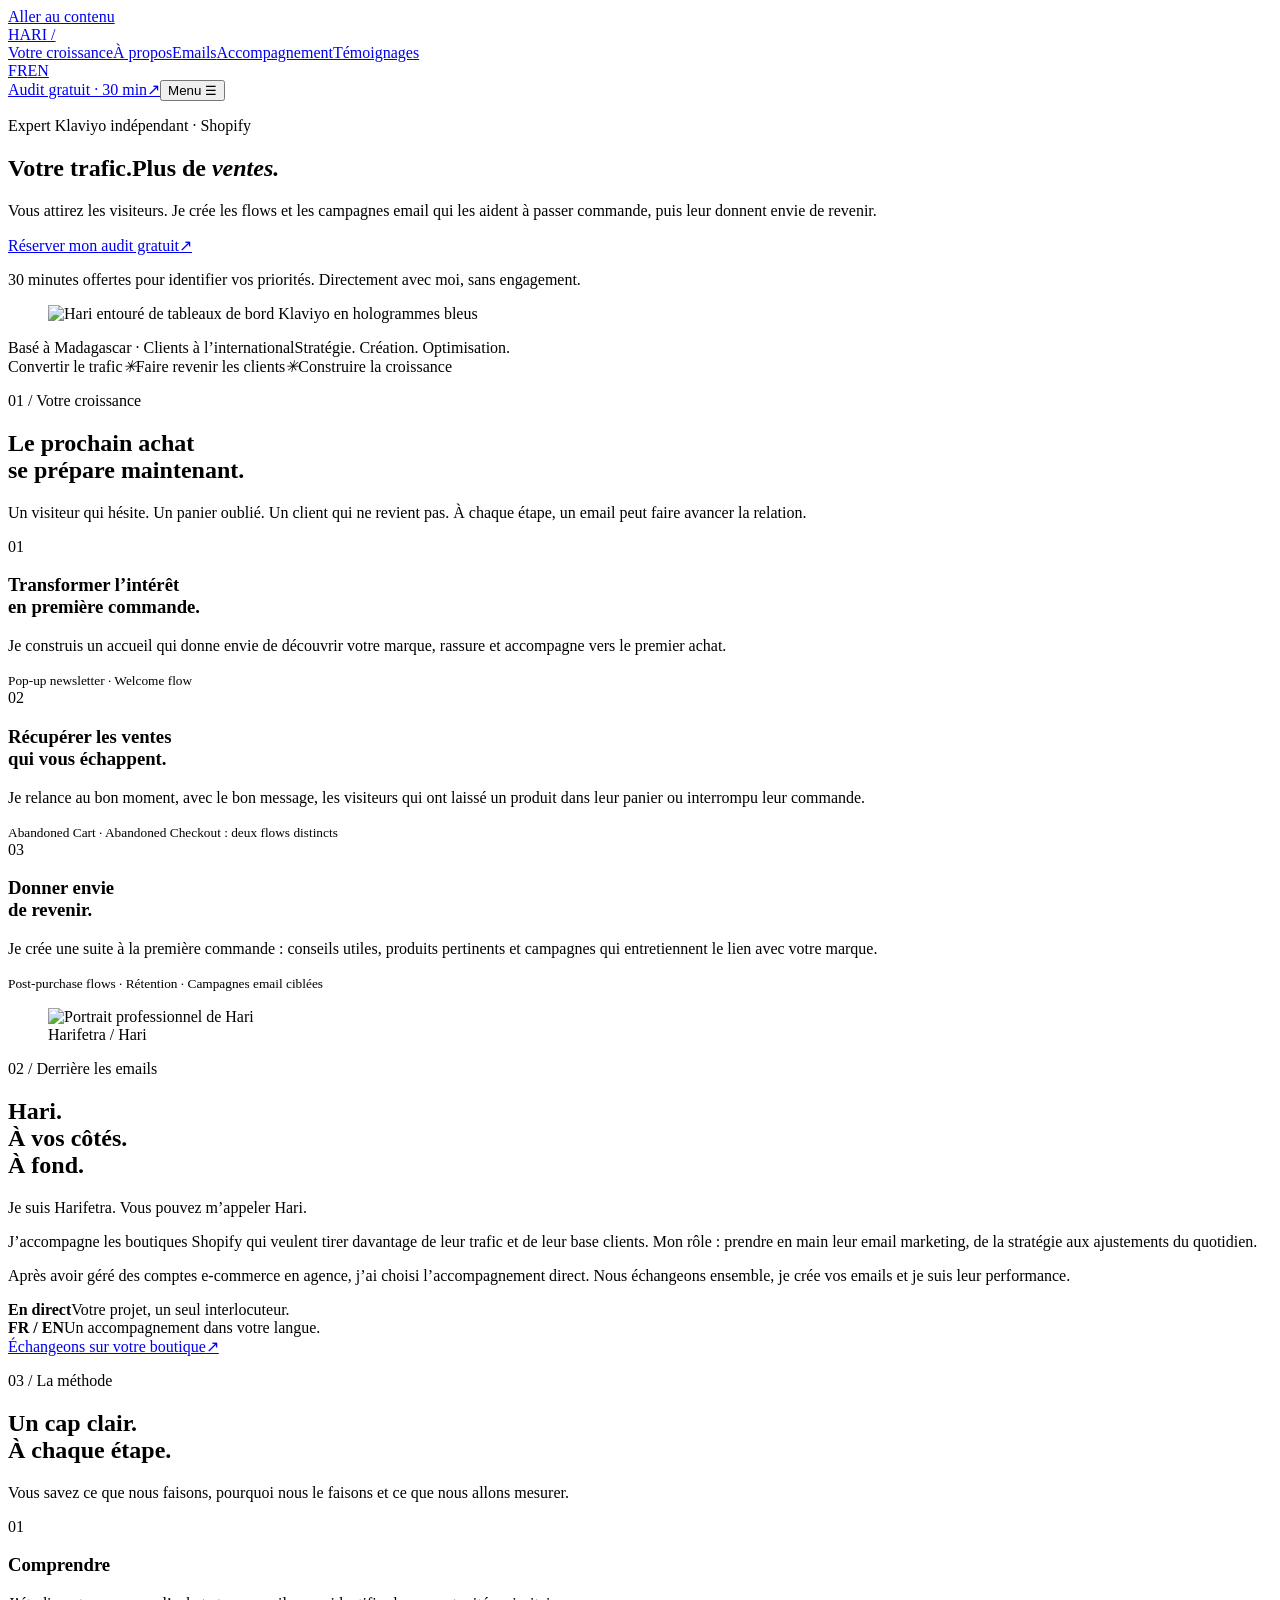
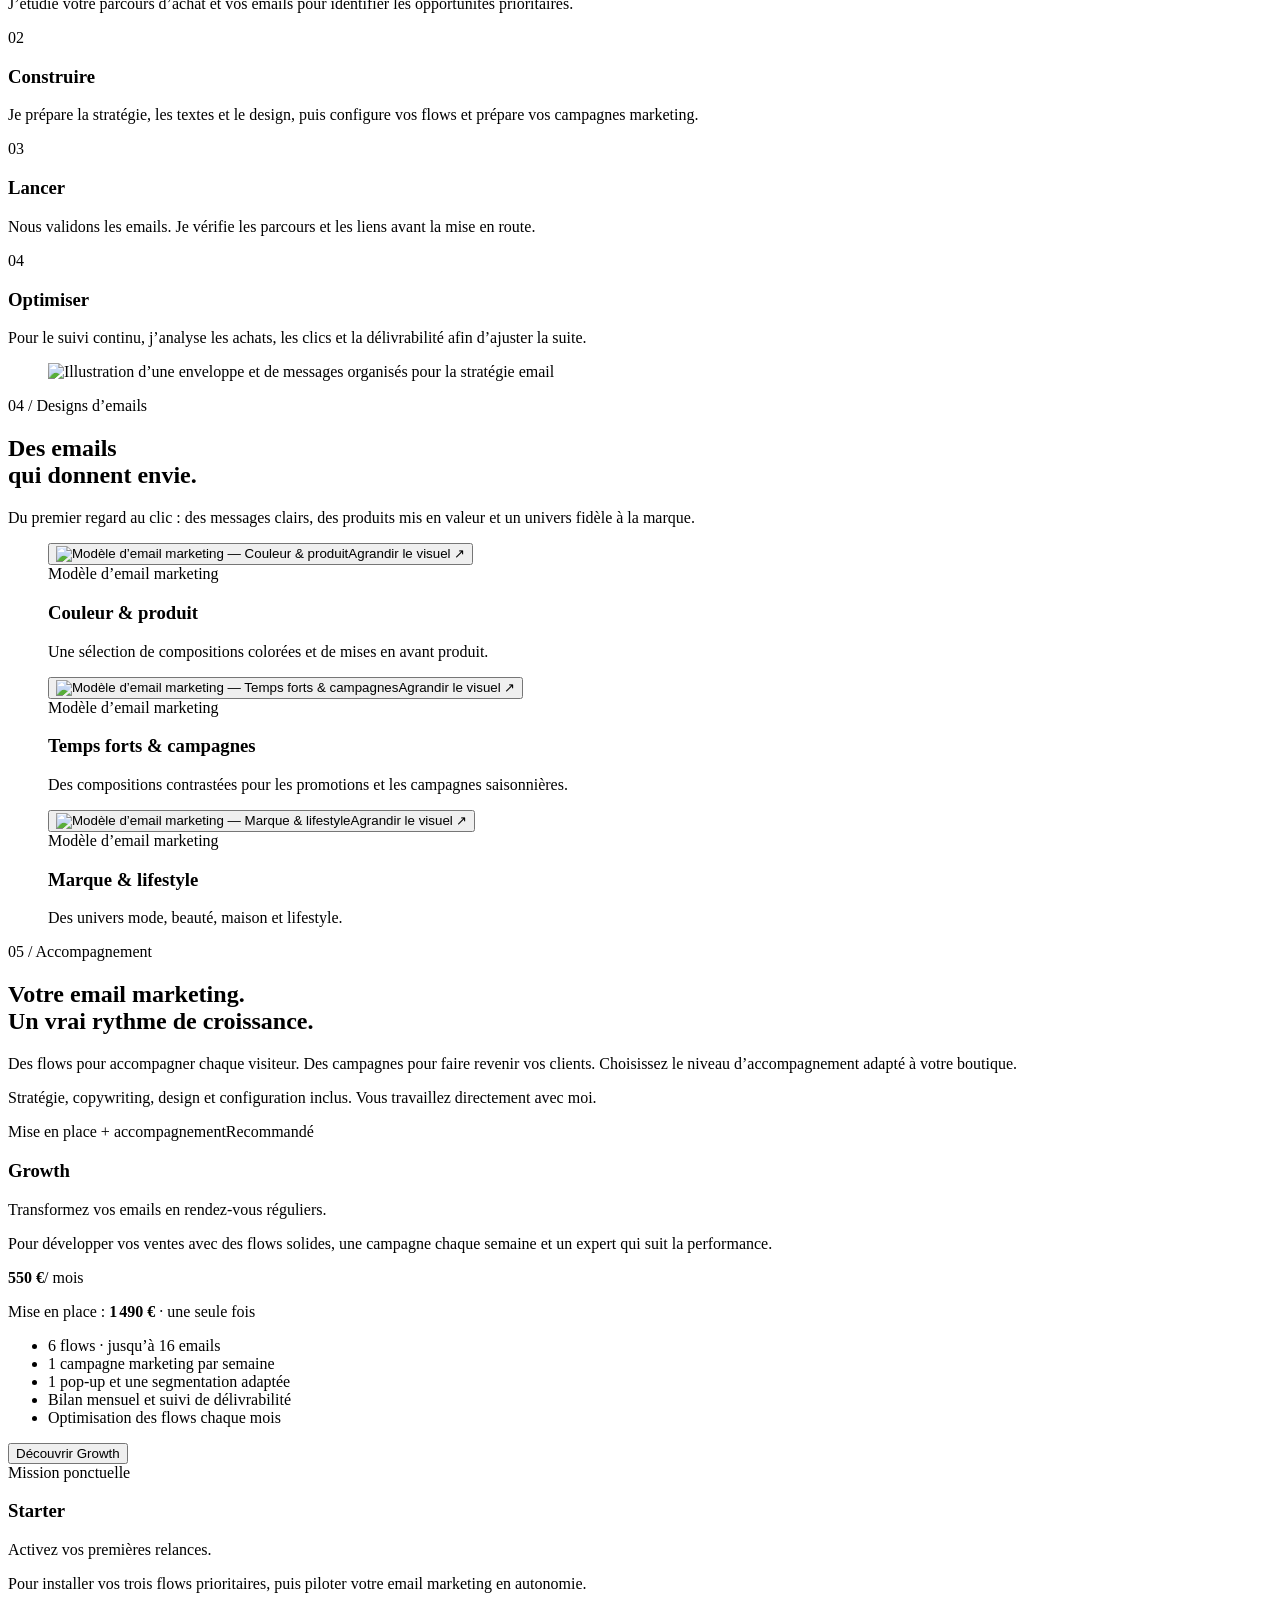
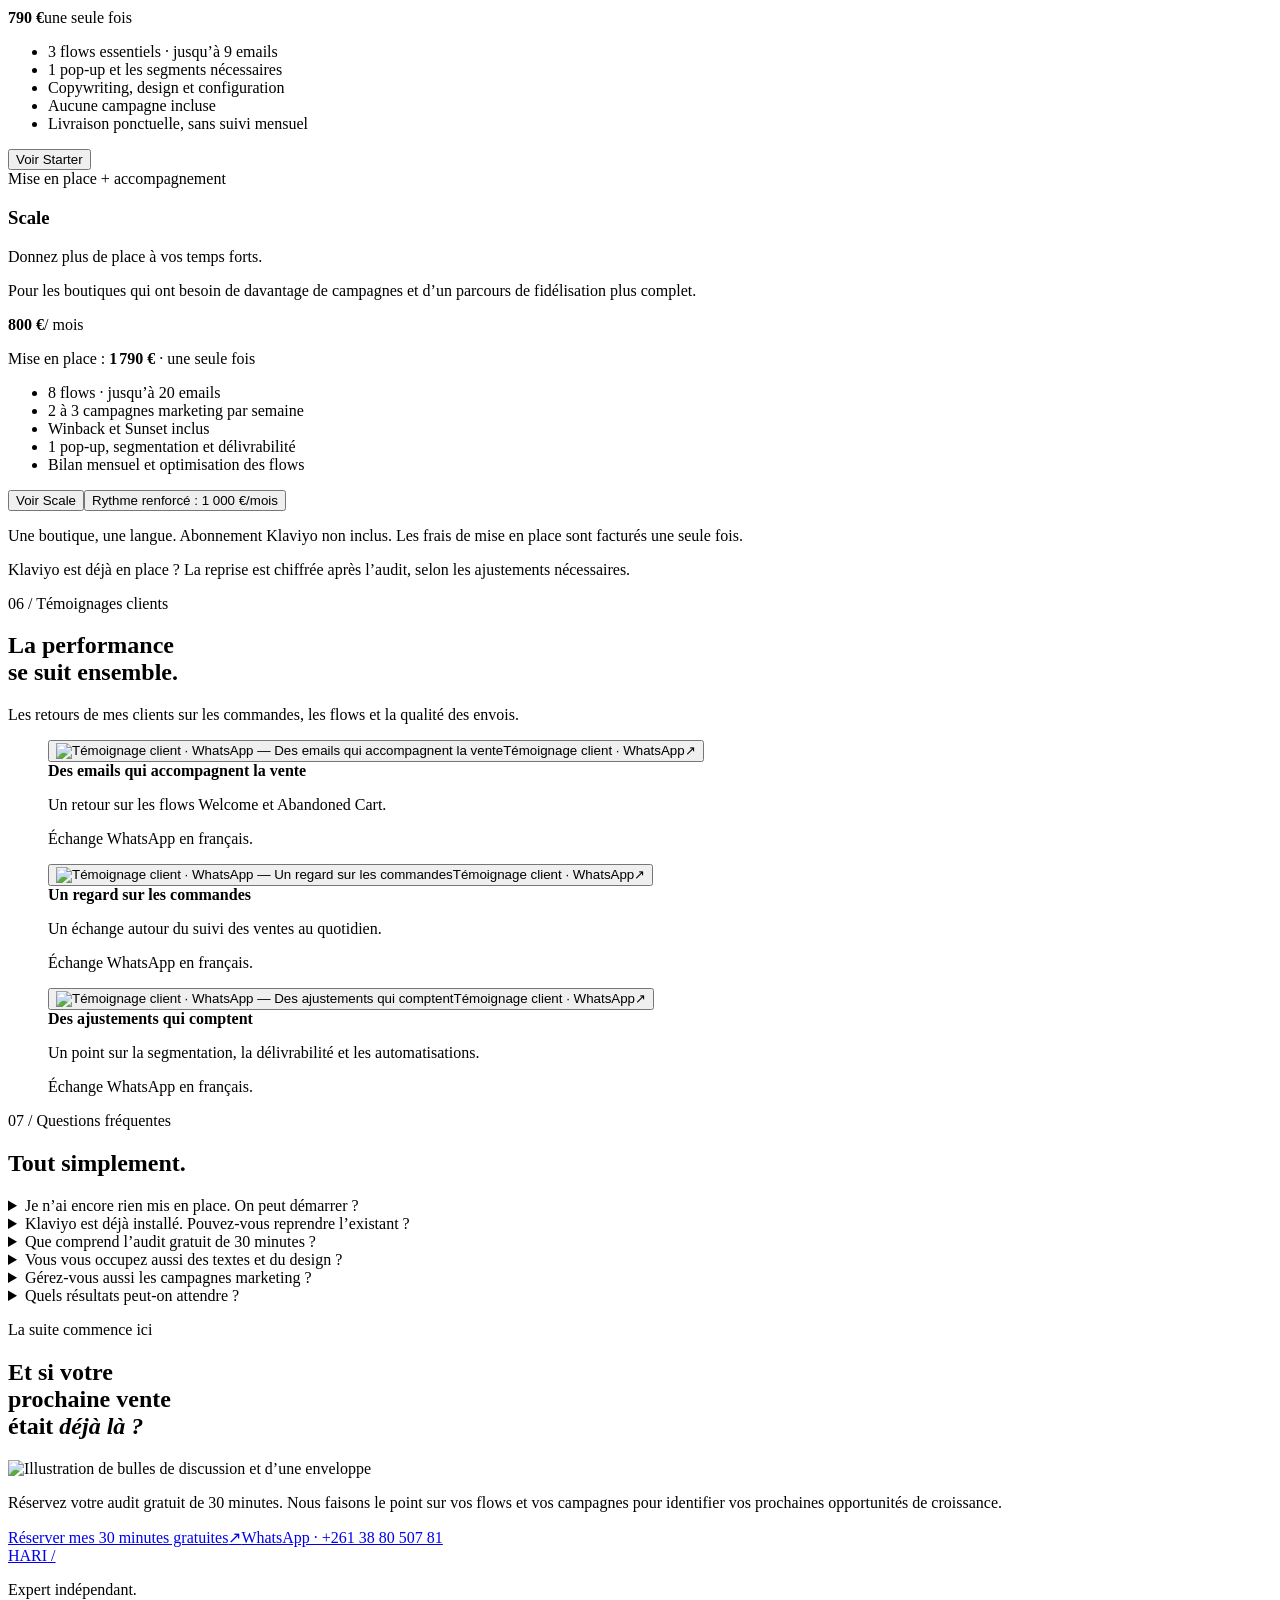
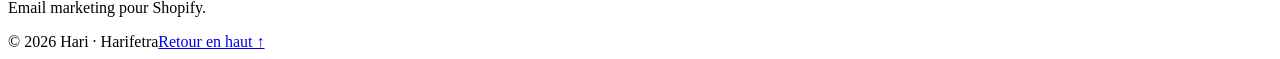
==== index.html @ 38200266 "Make Growth the recommended offer with transparent pricing and plan details" ====
<!doctype html>
<html lang="fr">
<head><meta charset="utf-8"><meta name="viewport" content="width=device-width,initial-scale=1"><meta name="theme-color" content="#141614">
<title>Hari — Plus de ventes grâce à votre email marketing</title><meta name="description" content="Votre trafic mérite de convertir. Hari, expert Klaviyo indépendant, accompagne les boutiques Shopify : emails, fidélisation et optimisation continue.">
<link rel="canonical" href="https://rasoanaivo-prog.github.io/Expert-Klaviyo/"><link rel="alternate" hreflang="fr" href="https://rasoanaivo-prog.github.io/Expert-Klaviyo/"><link rel="alternate" hreflang="en" href="https://rasoanaivo-prog.github.io/Expert-Klaviyo/en/"><link rel="alternate" hreflang="x-default" href="https://rasoanaivo-prog.github.io/Expert-Klaviyo/">
<meta property="og:title" content="Hari — Plus de ventes grâce à votre email marketing"><meta property="og:description" content="Votre trafic mérite de convertir. Hari, expert Klaviyo indépendant, accompagne les boutiques Shopify : emails, fidélisation et optimisation continue."><meta property="og:type" content="website"><meta property="og:url" content="https://rasoanaivo-prog.github.io/Expert-Klaviyo/"><meta property="og:locale" content="fr_FR">
<link rel="icon" href="/Expert-Klaviyo/assets/favicon.svg" type="image/svg+xml"><link rel="stylesheet" href="/Expert-Klaviyo/assets/style.css"><link rel="stylesheet" href="/Expert-Klaviyo/assets/media.css"><link rel="stylesheet" href="/Expert-Klaviyo/assets/refresh.css"><link rel="stylesheet" href="/Expert-Klaviyo/assets/offers.css"><link rel="preload" as="image" href="/Expert-Klaviyo/assets/hari-banner.webp"><script src="/Expert-Klaviyo/assets/app.js" defer></script><script src="/Expert-Klaviyo/assets/offers.js" defer></script></head>
<body id="top"><a class="skip" href="#main">Aller au contenu</a>
<header class="header"><div class="nav-inner wrap"><a class="brand" href="/Expert-Klaviyo/" aria-label="Accueil Hari">HARI<span> /</span></a><nav class="desktop-nav" aria-label="Navigation principale"><a href="#growth">Votre croissance</a><a href="#about">À propos</a><a href="#designs">Emails</a><a href="#offers">Accompagnement</a><a href="#examples">Témoignages</a></nav><div class="nav-tools"><nav class="languages" aria-label="Langue"><a href="/Expert-Klaviyo/" data-language="fr" lang="fr" hreflang="fr" aria-label="Français" aria-current="page">FR</a><a href="/Expert-Klaviyo/en/" data-language="en" lang="en" hreflang="en" aria-label="English">EN</a></nav><a class="button" href="https://wa.me/261388050781?text=Bonjour%20Hari%2C%20je%20souhaite%20r%C3%A9server%20mon%20audit%20Klaviyo%20gratuit%20de%2030%20minutes.%20Voici%20le%20lien%20de%20ma%20boutique%20%3A%20" target="_blank" rel="noopener noreferrer">Audit gratuit · 30 min<span class="arrow" aria-hidden="true">↗</span></a><button class="menu-toggle" aria-label="Ouvrir ou fermer le menu" aria-expanded="false" aria-controls="mobile-nav">Menu <span aria-hidden="true">☰</span></button></div></div><nav class="mobile-nav" id="mobile-nav" hidden aria-label="Navigation mobile"><a href="#growth">Votre croissance</a><a href="#about">À propos</a><a href="#designs">Emails</a><a href="#offers">Accompagnement</a><a href="#examples">Témoignages</a><a href="#contact">Audit gratuit · 30 min</a></nav></header>
<main id="main">
<section class="hero"><div class="hero-lead wrap"><div><p class="eyebrow lime">Expert Klaviyo indépendant · Shopify</p><h1><span>Votre trafic.</span><span>Plus de <em>ventes.</em></span></h1></div><div class="hero-summary"><p class="hero-description">Vous attirez les visiteurs. Je crée les flows et les campagnes email qui les aident à passer commande, puis leur donnent envie de revenir.</p><div class="hero-actions"><a class="button" href="https://wa.me/261388050781?text=Bonjour%20Hari%2C%20je%20souhaite%20r%C3%A9server%20mon%20audit%20Klaviyo%20gratuit%20de%2030%20minutes.%20Voici%20le%20lien%20de%20ma%20boutique%20%3A%20" target="_blank" rel="noopener noreferrer">Réserver mon audit gratuit<span class="arrow" aria-hidden="true">↗</span></a></div><p class="hero-note">30 minutes offertes pour identifier vos priorités. Directement avec moi, sans engagement.</p></div></div><figure class="hero-banner"><img src="/Expert-Klaviyo/assets/hari-banner.webp" width="1672" height="941" alt="Hari entouré de tableaux de bord Klaviyo en hologrammes bleus" fetchpriority="high"></figure><div class="hero-bottom wrap"><span>Basé à Madagascar · Clients à l’international</span><span>Stratégie. Création. Optimisation.</span></div></section>
<div class="band"><span>Convertir le trafic</span><i aria-hidden="true">✳</i><span>Faire revenir les clients</span><i aria-hidden="true">✳</i><span>Construire la croissance</span></div>
<section class="impact section wrap" id="growth"><div class="section-head reveal"><div><p class="eyebrow lime">01 / Votre croissance</p><h2>Le prochain achat<br>se prépare <span class="lime">maintenant.</span></h2></div><p>Un visiteur qui hésite. Un panier oublié. Un client qui ne revient pas. À chaque étape, un email peut faire avancer la relation.</p></div><div class="service-list"><article class="service reveal"><span class="service-number">01</span><h3>Transformer l’intérêt<br><span class="soft">en première commande.</span></h3><div class="service-detail"><p>Je construis un accueil qui donne envie de découvrir votre marque, rassure et accompagne vers le premier achat.</p><small>Pop-up newsletter · Welcome flow</small></div></article><article class="service reveal"><span class="service-number">02</span><h3>Récupérer les ventes<br><span class="soft">qui vous échappent.</span></h3><div class="service-detail"><p>Je relance au bon moment, avec le bon message, les visiteurs qui ont laissé un produit dans leur panier ou interrompu leur commande.</p><small>Abandoned Cart · Abandoned Checkout : deux flows distincts</small></div></article><article class="service reveal"><span class="service-number">03</span><h3>Donner envie<br><span class="soft">de revenir.</span></h3><div class="service-detail"><p>Je crée une suite à la première commande : conseils utiles, produits pertinents et campagnes qui entretiennent le lien avec votre marque.</p><small>Post-purchase flows · Rétention · Campagnes email ciblées</small></div></article></div></section>
<section class="about section" id="about"><div class="about-grid wrap"><figure class="about-photo reveal"><img src="/Expert-Klaviyo/assets/hari-about.webp" width="1368" height="1824" alt="Portrait professionnel de Hari" loading="lazy"><figcaption class="photo-tag">Harifetra / Hari</figcaption></figure><div class="about-copy reveal"><p class="eyebrow">02 / Derrière les emails</p><h2>Hari.<br>À vos côtés.<br><span>À fond.</span></h2><p class="lead">Je suis Harifetra. Vous pouvez m’appeler Hari.</p><p>J’accompagne les boutiques Shopify qui veulent tirer davantage de leur trafic et de leur base clients. Mon rôle : prendre en main leur email marketing, de la stratégie aux ajustements du quotidien.</p><p>Après avoir géré des comptes e-commerce en agence, j’ai choisi l’accompagnement direct. Nous échangeons ensemble, je crée vos emails et je suis leur performance.</p><div class="facts"><div><strong>En direct</strong><span>Votre projet, un seul interlocuteur.</span></div><div><strong>FR / EN</strong><span>Un accompagnement dans votre langue.</span></div></div><a class="text-link" href="https://wa.me/261388050781?text=Bonjour%20Hari%2C%20je%20souhaite%20r%C3%A9server%20mon%20audit%20Klaviyo%20gratuit%20de%2030%20minutes.%20Voici%20le%20lien%20de%20ma%20boutique%20%3A%20" target="_blank" rel="noopener noreferrer">Échangeons sur votre boutique<span class="arrow" aria-hidden="true">↗</span></a></div></div></section>
<section class="method section" id="approach"><div class="wrap"><div class="section-head reveal"><div><p class="eyebrow lime">03 / La méthode</p><h2>Un cap clair.<br>À chaque étape.</h2></div><p>Vous savez ce que nous faisons, pourquoi nous le faisons et ce que nous allons mesurer.</p></div><div class="method-layout"><div class="method-grid"><article class="step reveal"><span class="step-index">01</span><h3>Comprendre</h3><p>J’étudie votre parcours d’achat et vos emails pour identifier les opportunités prioritaires.</p></article><article class="step reveal"><span class="step-index">02</span><h3>Construire</h3><p>Je prépare la stratégie, les textes et le design, puis configure vos flows et prépare vos campagnes marketing.</p></article><article class="step reveal"><span class="step-index">03</span><h3>Lancer</h3><p>Nous validons les emails. Je vérifie les parcours et les liens avant la mise en route.</p></article><article class="step reveal"><span class="step-index">04</span><h3>Optimiser</h3><p>Pour le suivi continu, j’analyse les achats, les clics et la délivrabilité afin d’ajuster la suite.</p></article></div><figure class="method-illustration reveal"><img src="/Expert-Klaviyo/assets/email-method-illustration.webp" width="1200" height="900" alt="Illustration d’une enveloppe et de messages organisés pour la stratégie email" loading="lazy"></figure></div></div></section>
<section class="designs section wrap" id="designs"><div class="section-head reveal"><div><p class="eyebrow lime">04 / Designs d’emails</p><h2>Des emails<br>qui <span class="lime">donnent envie.</span></h2></div><p>Du premier regard au clic : des messages clairs, des produits mis en valeur et un univers fidèle à la marque.</p></div><div class="design-grid"><figure class="design-card reveal"><button class="media-image" data-proof="/Expert-Klaviyo/assets/design-cpg.jpeg" data-transcript="#media-design-0" data-modal-label="Modèle d’email marketing" data-view="design" aria-label="Agrandir le visuel — Couleur &amp; produit"><img src="/Expert-Klaviyo/assets/design-cpg.jpeg" alt="Modèle d’email marketing — Couleur &amp; produit" width="736" height="1472" loading="lazy"><span class="media-zoom">Agrandir le visuel <span aria-hidden="true">↗</span></span></button><figcaption><span>Modèle d’email marketing</span><h3>Couleur &amp; produit</h3><p>Une sélection de compositions colorées et de mises en avant produit.</p></figcaption></figure><figure class="design-card reveal"><button class="media-image" data-proof="/Expert-Klaviyo/assets/design-campaigns.jpeg" data-transcript="#media-design-1" data-modal-label="Modèle d’email marketing" data-view="design" aria-label="Agrandir le visuel — Temps forts &amp; campagnes"><img src="/Expert-Klaviyo/assets/design-campaigns.jpeg" alt="Modèle d’email marketing — Temps forts &amp; campagnes" width="736" height="1173" loading="lazy"><span class="media-zoom">Agrandir le visuel <span aria-hidden="true">↗</span></span></button><figcaption><span>Modèle d’email marketing</span><h3>Temps forts &amp; campagnes</h3><p>Des compositions contrastées pour les promotions et les campagnes saisonnières.</p></figcaption></figure><figure class="design-card reveal"><button class="media-image" data-proof="/Expert-Klaviyo/assets/design-lifestyle.jpeg" data-transcript="#media-design-2" data-modal-label="Modèle d’email marketing" data-view="design" aria-label="Agrandir le visuel — Marque &amp; lifestyle"><img src="/Expert-Klaviyo/assets/design-lifestyle.jpeg" alt="Modèle d’email marketing — Marque &amp; lifestyle" width="736" height="1472" loading="lazy"><span class="media-zoom">Agrandir le visuel <span aria-hidden="true">↗</span></span></button><figcaption><span>Modèle d’email marketing</span><h3>Marque &amp; lifestyle</h3><p>Des univers mode, beauté, maison et lifestyle.</p></figcaption></figure></div></section>
<section class="offers offers-v2 section" id="offers"><div class="wrap">
<div class="section-head"><div><p class="eyebrow">05 / Accompagnement</p><h2>Votre email marketing.<br>Un vrai rythme de croissance.</h2></div><p>Des flows pour accompagner chaque visiteur. Des campagnes pour faire revenir vos clients. Choisissez le niveau d’accompagnement adapté à votre boutique.</p></div>
<p class="plans-common">Stratégie, copywriting, design et configuration inclus. Vous travaillez directement avec moi.</p>
<div class="plans-grid"><article class="plan-card plan-growth plan-featured" aria-labelledby="plan-growth-title">
<div class="plan-label"><span>Mise en place + accompagnement</span><span class="plan-badge">Recommandé</span></div>
<h3 id="plan-growth-title">Growth</h3>
<p class="plan-benefit">Transformez vos emails en rendez-vous réguliers.</p>
<p class="plan-description">Pour développer vos ventes avec des flows solides, une campagne chaque semaine et un expert qui suit la performance.</p>
<div class="plan-pricing"><p class="plan-price"><strong>550 €</strong><span>/ mois</span></p><p class="plan-setup">Mise en place : <strong>1 490 €</strong> · une seule fois</p></div><ul class="plan-features"><li>6 flows · jusqu’à 16 emails</li><li>1 campagne marketing par semaine</li><li>1 pop-up et une segmentation adaptée</li><li>Bilan mensuel et suivi de délivrabilité</li><li>Optimisation des flows chaque mois</li></ul>
<div class="plan-actions"><button type="button" class="plan-button plan-button-primary" data-open-offer="offer-growth" aria-haspopup="dialog">Découvrir Growth</button></div>
</article><article class="plan-card plan-starter" aria-labelledby="plan-starter-title">
<div class="plan-label"><span>Mission ponctuelle</span></div>
<h3 id="plan-starter-title">Starter</h3>
<p class="plan-benefit">Activez vos premières relances.</p>
<p class="plan-description">Pour installer vos trois flows prioritaires, puis piloter votre email marketing en autonomie.</p>
<div class="plan-pricing"><p class="plan-price"><strong>790 €</strong><span>une seule fois</span></p></div><ul class="plan-features"><li>3 flows essentiels · jusqu’à 9 emails</li><li>1 pop-up et les segments nécessaires</li><li>Copywriting, design et configuration</li><li>Aucune campagne incluse</li><li>Livraison ponctuelle, sans suivi mensuel</li></ul>
<div class="plan-actions"><button type="button" class="plan-button" data-open-offer="offer-starter" aria-haspopup="dialog">Voir Starter</button></div>
</article><article class="plan-card plan-scale" aria-labelledby="plan-scale-title">
<div class="plan-label"><span>Mise en place + accompagnement</span></div>
<h3 id="plan-scale-title">Scale</h3>
<p class="plan-benefit">Donnez plus de place à vos temps forts.</p>
<p class="plan-description">Pour les boutiques qui ont besoin de davantage de campagnes et d’un parcours de fidélisation plus complet.</p>
<div class="plan-pricing"><p class="plan-price"><strong>800 €</strong><span>/ mois</span></p><p class="plan-setup">Mise en place : <strong>1 790 €</strong> · une seule fois</p></div><ul class="plan-features"><li>8 flows · jusqu’à 20 emails</li><li>2 à 3 campagnes marketing par semaine</li><li>Winback et Sunset inclus</li><li>1 pop-up, segmentation et délivrabilité</li><li>Bilan mensuel et optimisation des flows</li></ul>
<div class="plan-actions"><button type="button" class="plan-button" data-open-offer="offer-scale" aria-haspopup="dialog">Voir Scale</button><button type="button" class="plan-upgrade" data-open-offer="offer-scale-plus" aria-haspopup="dialog">Rythme renforcé : 1 000 €/mois</button></div>
</article></div>
<div class="plans-notes"><p>Une boutique, une langue. Abonnement Klaviyo non inclus. Les frais de mise en place sont facturés une seule fois.</p><p>Klaviyo est déjà en place ? La reprise est chiffrée après l’audit, selon les ajustements nécessaires.</p></div>
</div><dialog id="offer-starter" class="offer-dialog" aria-labelledby="offer-starter-title" aria-describedby="offer-starter-intro">
<div class="offer-dialog-header"><span>Tout le détail de l’offre</span><button class="offer-dialog-close" type="button" data-close-offer autofocus>Fermer <span aria-hidden="true">×</span></button></div>
<div class="offer-dialog-body"><div class="plan-detail-intro"><p class="plan-detail-kicker">Mission ponctuelle</p><h2 id="offer-starter-title">Starter</h2><p id="offer-starter-intro">Pour installer vos trois flows prioritaires, puis piloter votre email marketing en autonomie.</p><div class="plan-pricing"><p class="plan-price"><strong>790 €</strong><span>une seule fois</span></p></div></div>
<section class="plan-detail-section"><h3>Vos flows à la mise en place</h3><ul class="plan-flow-list"><li>Welcome</li><li>Abandoned Checkout</li><li>Abandoned Cart</li></ul><p>Jusqu’à 9 emails automatisés au total. Le nombre de messages de chaque flow est adapté à votre parcours client.</p></section>
<section class="plan-detail-section"><h3>Une base prête à fonctionner</h3><ul class=""><li>Configuration Klaviyo et intégration Shopify</li><li>Une pop-up reliée au Welcome flow</li><li>Segmentation adaptée à votre boutique</li><li>Copywriting, design, configuration et vérifications avant activation</li></ul></section>

<section class="plan-detail-section"><h3>Un périmètre clair</h3><ul class=""><li>Une boutique et une langue : français ou anglais</li><li>Deux séries de corrections regroupées par livrable</li><li>Mise en place : 50 % au démarrage, 50 % à la livraison</li><li>L’abonnement Klaviyo reste à votre charge</li></ul><p>Cette mission couvre la mise en place des flows et de la pop-up. Elle ne comprend ni campagne marketing ni suivi mensuel.</p></section>
<div class="plan-next"><h3>Commençons par votre boutique.</h3><p>Envoyez-moi son lien sur WhatsApp. Nous vérifierons ensemble si cette offre correspond à vos priorités.</p><a class="plan-button plan-button-primary" href="https://wa.me/261388050781?text=Bonjour%20Hari%2C%20l%E2%80%99offre%20Starter%20m%E2%80%99int%C3%A9resse.%20Je%20souhaite%20en%20discuter%20avec%20vous.%20Voici%20le%20lien%20de%20ma%20boutique%20%3A%20" target="_blank" rel="noopener noreferrer">Discuter de Starter</a><a class="plan-audit-link" href="https://wa.me/261388050781?text=Bonjour%20Hari%2C%20je%20souhaite%20un%20audit%20gratuit%20de%2030%20minutes%20pour%20savoir%20si%20l%E2%80%99offre%20Starter%20convient%20%C3%A0%20ma%20boutique.%20Voici%20son%20lien%20%3A%20" target="_blank" rel="noopener noreferrer">Demander l’audit gratuit de 30 minutes</a></div>
</div></dialog><dialog id="offer-growth" class="offer-dialog" aria-labelledby="offer-growth-title" aria-describedby="offer-growth-intro">
<div class="offer-dialog-header"><span>Tout le détail de l’offre</span><button class="offer-dialog-close" type="button" data-close-offer autofocus>Fermer <span aria-hidden="true">×</span></button></div>
<div class="offer-dialog-body"><div class="plan-detail-intro"><p class="plan-detail-kicker">Mise en place + accompagnement</p><h2 id="offer-growth-title">Growth</h2><p id="offer-growth-intro">Pour développer vos ventes avec des flows solides, une campagne chaque semaine et un expert qui suit la performance.</p><div class="plan-pricing"><p class="plan-price"><strong>550 €</strong><span>/ mois</span></p><p class="plan-setup">Mise en place : <strong>1 490 €</strong> · une seule fois</p></div></div>
<section class="plan-detail-section"><h3>Vos flows à la mise en place</h3><ul class="plan-flow-list"><li>Welcome</li><li>Abandoned Checkout</li><li>Abandoned Cart</li><li>Post-purchase</li><li>Browse Abandonment</li><li>Site Abandonment</li></ul><p>Jusqu’à 16 emails automatisés au total. Le nombre de messages de chaque flow est adapté à votre parcours client.</p></section>
<section class="plan-detail-section"><h3>Une base prête à fonctionner</h3><ul class=""><li>Configuration Klaviyo et intégration Shopify</li><li>Une pop-up reliée au Welcome flow</li><li>Segmentation adaptée à votre boutique</li><li>Copywriting, design, configuration et vérifications avant activation</li></ul></section>
<section class="plan-detail-section"><h3>Chaque mois, à vos côtés</h3><p class="plan-campaign-cadence">Une campagne marketing par semaine.</p><ul class=""><li>Calendrier marketing, segmentation, copywriting, design et programmation des campagnes</li><li>Suivi des performances et de la délivrabilité</li><li>Un bilan mensuel avec les prochaines priorités</li><li>Optimisation de deux emails de flows existants par mois</li></ul></section>
<section class="plan-detail-section"><h3>Un périmètre clair</h3><ul class=""><li>Une boutique et une langue : français ou anglais</li><li>Deux séries de corrections regroupées par livrable</li><li>Mise en place : 50 % au démarrage, 50 % à la livraison</li><li>L’abonnement Klaviyo reste à votre charge</li></ul><p>La mensualité commence au démarrage de la gestion des campagnes. Les nouveaux flows, les langues supplémentaires et les grosses opérations commerciales, comme Black Friday, font l’objet d’un devis distinct.</p></section>
<div class="plan-next"><h3>Commençons par votre boutique.</h3><p>Envoyez-moi son lien sur WhatsApp. Nous vérifierons ensemble si cette offre correspond à vos priorités.</p><a class="plan-button plan-button-primary" href="https://wa.me/261388050781?text=Bonjour%20Hari%2C%20l%E2%80%99offre%20Growth%20m%E2%80%99int%C3%A9resse.%20Je%20souhaite%20en%20discuter%20avec%20vous.%20Voici%20le%20lien%20de%20ma%20boutique%20%3A%20" target="_blank" rel="noopener noreferrer">Discuter de Growth</a><a class="plan-audit-link" href="https://wa.me/261388050781?text=Bonjour%20Hari%2C%20je%20souhaite%20un%20audit%20gratuit%20de%2030%20minutes%20pour%20savoir%20si%20l%E2%80%99offre%20Growth%20convient%20%C3%A0%20ma%20boutique.%20Voici%20son%20lien%20%3A%20" target="_blank" rel="noopener noreferrer">Demander l’audit gratuit de 30 minutes</a></div>
</div></dialog><dialog id="offer-scale" class="offer-dialog" aria-labelledby="offer-scale-title" aria-describedby="offer-scale-intro">
<div class="offer-dialog-header"><span>Tout le détail de l’offre</span><button class="offer-dialog-close" type="button" data-close-offer autofocus>Fermer <span aria-hidden="true">×</span></button></div>
<div class="offer-dialog-body"><div class="plan-detail-intro"><p class="plan-detail-kicker">Mise en place + accompagnement</p><h2 id="offer-scale-title">Scale</h2><p id="offer-scale-intro">Pour les boutiques qui ont besoin de davantage de campagnes et d’un parcours de fidélisation plus complet.</p><div class="plan-pricing"><p class="plan-price"><strong>800 €</strong><span>/ mois</span></p><p class="plan-setup">Mise en place : <strong>1 790 €</strong> · une seule fois</p></div></div>
<section class="plan-detail-section"><h3>Vos flows à la mise en place</h3><ul class="plan-flow-list"><li>Welcome</li><li>Abandoned Checkout</li><li>Abandoned Cart</li><li>Post-purchase</li><li>Browse Abandonment</li><li>Site Abandonment</li><li>Winback</li><li>Sunset</li></ul><p>Jusqu’à 20 emails automatisés au total. Le nombre de messages de chaque flow est adapté à votre parcours client.</p></section>
<section class="plan-detail-section"><h3>Une base prête à fonctionner</h3><ul class=""><li>Configuration Klaviyo et intégration Shopify</li><li>Une pop-up reliée au Welcome flow</li><li>Segmentation adaptée à votre boutique</li><li>Copywriting, design, configuration et vérifications avant activation</li></ul></section>
<section class="plan-detail-section"><h3>Chaque mois, à vos côtés</h3><p class="plan-campaign-cadence">Deux campagnes marketing par semaine, avec une troisième selon les temps forts prévus au calendrier.</p><ul class=""><li>Calendrier marketing, segmentation, copywriting, design et programmation des campagnes</li><li>Suivi des performances et de la délivrabilité</li><li>Un bilan mensuel avec les prochaines priorités</li><li>Optimisation de deux emails de flows existants par mois</li></ul></section>
<section class="plan-detail-section"><h3>Un périmètre clair</h3><ul class=""><li>Une boutique et une langue : français ou anglais</li><li>Deux séries de corrections regroupées par livrable</li><li>Mise en place : 50 % au démarrage, 50 % à la livraison</li><li>L’abonnement Klaviyo reste à votre charge</li></ul><p>La mensualité commence au démarrage de la gestion des campagnes. Les nouveaux flows, les langues supplémentaires et les grosses opérations commerciales, comme Black Friday, font l’objet d’un devis distinct.</p></section>
<div class="plan-next"><h3>Commençons par votre boutique.</h3><p>Envoyez-moi son lien sur WhatsApp. Nous vérifierons ensemble si cette offre correspond à vos priorités.</p><a class="plan-button plan-button-primary" href="https://wa.me/261388050781?text=Bonjour%20Hari%2C%20l%E2%80%99offre%20Scale%20m%E2%80%99int%C3%A9resse.%20Je%20souhaite%20en%20discuter%20avec%20vous.%20Voici%20le%20lien%20de%20ma%20boutique%20%3A%20" target="_blank" rel="noopener noreferrer">Discuter de Scale</a><a class="plan-audit-link" href="https://wa.me/261388050781?text=Bonjour%20Hari%2C%20je%20souhaite%20un%20audit%20gratuit%20de%2030%20minutes%20pour%20savoir%20si%20l%E2%80%99offre%20Scale%20convient%20%C3%A0%20ma%20boutique.%20Voici%20son%20lien%20%3A%20" target="_blank" rel="noopener noreferrer">Demander l’audit gratuit de 30 minutes</a></div>
</div></dialog><dialog id="offer-scale-plus" class="offer-dialog" aria-labelledby="offer-scale-plus-title" aria-describedby="offer-scale-plus-intro">
<div class="offer-dialog-header"><span>Tout le détail de l’offre</span><button class="offer-dialog-close" type="button" data-close-offer autofocus>Fermer <span aria-hidden="true">×</span></button></div>
<div class="offer-dialog-body"><div class="plan-detail-intro"><p class="plan-detail-kicker">Mise en place + accompagnement</p><h2 id="offer-scale-plus-title">Scale renforcé</h2><p id="offer-scale-plus-intro">La même base de huit flows que Scale, avec quatre campagnes marketing par semaine.</p><div class="plan-pricing"><p class="plan-price"><strong>1 000 €</strong><span>/ mois</span></p><p class="plan-setup">Mise en place : <strong>1 790 €</strong> · une seule fois</p></div></div>
<section class="plan-detail-section"><h3>Vos flows à la mise en place</h3><ul class="plan-flow-list"><li>Welcome</li><li>Abandoned Checkout</li><li>Abandoned Cart</li><li>Post-purchase</li><li>Browse Abandonment</li><li>Site Abandonment</li><li>Winback</li><li>Sunset</li></ul><p>Jusqu’à 20 emails automatisés au total. Le nombre de messages de chaque flow est adapté à votre parcours client.</p></section>
<section class="plan-detail-section"><h3>Une base prête à fonctionner</h3><ul class=""><li>Configuration Klaviyo et intégration Shopify</li><li>Une pop-up reliée au Welcome flow</li><li>Segmentation adaptée à votre boutique</li><li>Copywriting, design, configuration et vérifications avant activation</li></ul></section>
<section class="plan-detail-section"><h3>Chaque mois, à vos côtés</h3><p class="plan-campaign-cadence">Quatre campagnes marketing par semaine, hors grosses opérations commerciales chiffrées séparément.</p><ul class=""><li>Calendrier marketing, segmentation, copywriting, design et programmation des campagnes</li><li>Suivi des performances et de la délivrabilité</li><li>Un bilan mensuel avec les prochaines priorités</li><li>Optimisation de deux emails de flows existants par mois</li></ul></section>
<section class="plan-detail-section"><h3>Un périmètre clair</h3><ul class=""><li>Une boutique et une langue : français ou anglais</li><li>Deux séries de corrections regroupées par livrable</li><li>Mise en place : 50 % au démarrage, 50 % à la livraison</li><li>L’abonnement Klaviyo reste à votre charge</li></ul><p>La mensualité commence au démarrage de la gestion des campagnes. Les nouveaux flows, les langues supplémentaires et les grosses opérations commerciales, comme Black Friday, font l’objet d’un devis distinct.</p></section>
<div class="plan-next"><h3>Commençons par votre boutique.</h3><p>Envoyez-moi son lien sur WhatsApp. Nous vérifierons ensemble si cette offre correspond à vos priorités.</p><a class="plan-button plan-button-primary" href="https://wa.me/261388050781?text=Bonjour%20Hari%2C%20l%E2%80%99offre%20Scale%20renforc%C3%A9%20m%E2%80%99int%C3%A9resse.%20Je%20souhaite%20en%20discuter%20avec%20vous.%20Voici%20le%20lien%20de%20ma%20boutique%20%3A%20" target="_blank" rel="noopener noreferrer">Discuter de Scale renforcé</a><a class="plan-audit-link" href="https://wa.me/261388050781?text=Bonjour%20Hari%2C%20je%20souhaite%20un%20audit%20gratuit%20de%2030%20minutes%20pour%20savoir%20si%20l%E2%80%99offre%20Scale%20renforc%C3%A9%20convient%20%C3%A0%20ma%20boutique.%20Voici%20son%20lien%20%3A%20" target="_blank" rel="noopener noreferrer">Demander l’audit gratuit de 30 minutes</a></div>
</div></dialog></section>
<section class="examples section wrap" id="examples"><div class="section-head reveal"><div><p class="eyebrow lime">06 / Témoignages clients</p><h2>La performance<br>se suit <span class="lime">ensemble.</span></h2></div><p>Les retours de mes clients sur les commandes, les flows et la qualité des envois.</p></div><div class="example-grid"><figure class="example-card reveal"><button class="example-image" data-proof="/Expert-Klaviyo/assets/example-2.jpg" data-transcript="#transcript-0" aria-label="Agrandir le témoignage: Des emails qui accompagnent la vente"><img src="/Expert-Klaviyo/assets/example-2.jpg" alt="Témoignage client · WhatsApp — Des emails qui accompagnent la vente" width="774" height="1200" loading="lazy"><span class="demo-label">Témoignage client · WhatsApp</span><span class="zoom-label" aria-hidden="true">↗</span></button><figcaption><strong>Des emails qui accompagnent la vente</strong><p>Un retour sur les flows Welcome et Abandoned Cart.</p><span class="example-source">Échange WhatsApp en français.</span></figcaption></figure><figure class="example-card reveal"><button class="example-image" data-proof="/Expert-Klaviyo/assets/example-3.jpg" data-transcript="#transcript-1" aria-label="Agrandir le témoignage: Un regard sur les commandes"><img src="/Expert-Klaviyo/assets/example-3.jpg" alt="Témoignage client · WhatsApp — Un regard sur les commandes" width="774" height="1200" loading="lazy"><span class="demo-label">Témoignage client · WhatsApp</span><span class="zoom-label" aria-hidden="true">↗</span></button><figcaption><strong>Un regard sur les commandes</strong><p>Un échange autour du suivi des ventes au quotidien.</p><span class="example-source">Échange WhatsApp en français.</span></figcaption></figure><figure class="example-card reveal"><button class="example-image" data-proof="/Expert-Klaviyo/assets/example-1.jpg" data-transcript="#transcript-2" aria-label="Agrandir le témoignage: Des ajustements qui comptent"><img src="/Expert-Klaviyo/assets/example-1.jpg" alt="Témoignage client · WhatsApp — Des ajustements qui comptent" width="774" height="1200" loading="lazy"><span class="demo-label">Témoignage client · WhatsApp</span><span class="zoom-label" aria-hidden="true">↗</span></button><figcaption><strong>Des ajustements qui comptent</strong><p>Un point sur la segmentation, la délivrabilité et les automatisations.</p><span class="example-source">Échange WhatsApp en français.</span></figcaption></figure></div></section>
<section class="faq section wrap" id="faq"><div class="faq-grid"><div class="reveal"><p class="eyebrow lime">07 / Questions fréquentes</p><h2>Tout simplement.</h2></div><div><details><summary>Je n’ai encore rien mis en place. On peut démarrer ?</summary><p>Oui. Nous partons de votre boutique et de vos objectifs pour définir les premières actions utiles. Je peux prendre en charge la mise en place de Klaviyo et des emails qui accompagnent votre parcours client.</p></details><details><summary>Klaviyo est déjà installé. Pouvez-vous reprendre l’existant ?</summary><p>Oui. Je commence par examiner ce qui existe, ce qui fonctionne et ce qui mérite d’être corrigé. Nous priorisons ensuite les améliorations en fonction de votre situation.</p></details><details><summary>Que comprend l’audit gratuit de 30 minutes ?</summary><p>Nous échangeons pendant 30 minutes sur votre boutique, vos flows, vos campagnes et votre délivrabilité pour identifier les priorités et les prochaines actions. Cet audit est gratuit et sans engagement. Une analyse approfondie du compte fait l’objet d’un périmètre séparé.</p></details><details><summary>Vous vous occupez aussi des textes et du design ?</summary><p>Oui. Je travaille la stratégie, les textes, le design et la configuration. Les livrables exacts et les validations nécessaires sont précisés dans la proposition.</p></details><details><summary>Gérez-vous aussi les campagnes marketing ?</summary><p>Oui. Growth comprend une campagne par semaine, Scale deux à trois, et Scale renforcé quatre. Je prends en charge le calendrier marketing, la segmentation, le copywriting, le design et la programmation. Starter couvre uniquement la mise en place des flows et de la pop-up. Les grosses opérations commerciales, comme Black Friday, font l’objet d’un devis distinct.</p></details><details><summary>Quels résultats peut-on attendre ?</summary><p>L’objectif est de mieux convertir et fidéliser. Les résultats dépendent notamment du trafic, de l’offre, de la base clients et de la situation de départ. Nous suivons les ventes attribuées, les clics et la qualité des envois, sans promettre un pourcentage universel.</p></details></div></div></section>
<section class="contact section" id="contact"><div class="wrap contact-grid"><div class="reveal"><p class="eyebrow">La suite commence ici</p><h2>Et si votre<br>prochaine vente<br>était <em>déjà là ?</em></h2></div><div class="contact-right"><img class="contact-illustration" src="/Expert-Klaviyo/assets/contact-illustration.webp" width="1200" height="900" alt="Illustration de bulles de discussion et d’une enveloppe" loading="lazy"><p>Réservez votre audit gratuit de 30 minutes. Nous faisons le point sur vos flows et vos campagnes pour identifier vos prochaines opportunités de croissance.</p><a class="button dark" href="https://wa.me/261388050781?text=Bonjour%20Hari%2C%20je%20souhaite%20r%C3%A9server%20mon%20audit%20Klaviyo%20gratuit%20de%2030%20minutes.%20Voici%20le%20lien%20de%20ma%20boutique%20%3A%20" target="_blank" rel="noopener noreferrer">Réserver mes 30 minutes gratuites<span class="arrow" aria-hidden="true">↗</span></a><a class="contact-number" href="https://wa.me/261388050781" target="_blank" rel="noopener noreferrer">WhatsApp · +261 38 80 507 81</a></div></div></section>
</main><footer class="footer wrap"><div class="footer-top"><a class="brand" href="#top" aria-label="Accueil Hari">HARI<span> /</span></a><p>Expert indépendant.<br>Email marketing pour Shopify.</p></div><div class="footer-bottom"><span>© 2026 Hari · Harifetra</span><a href="#top">Retour en haut ↑</a></div></footer>
<dialog class="proof-dialog" id="proof-dialog" aria-labelledby="dialog-label"><div class="dialog-header"><p id="dialog-label">Témoignage client · WhatsApp</p><button class="dialog-close" autofocus>Fermer ×</button></div><div class="dialog-body"><img alt=""><div class="transcript"></div></div></dialog><template id="transcript-0"><h3>Transcription de l’échange</h3><p><strong>Client :</strong> Franchement, les flows que t’as mis en place… c’est une dinguerie 😭🔥</p><p><strong>Hari :</strong> Ahah, ça commence à bien tourner ?</p><p><strong>Client :</strong> De fou ! Même quand on lance aucune campagne, ça continue de ramener des commandes. Le Welcome et l’abandon de panier font clairement le taf tout seuls.</p><p><strong>Hari :</strong> Trop bien 🔥 Je vais continuer à optimiser les séquences pour pousser ça encore plus loin.</p></template><template id="transcript-1"><h3>Transcription de l’échange</h3><p><strong>Client :</strong> Frérot, je comprends rien à Klaviyo 😭 Mais là je regarde le CA tous les jours et ça monte en flèche 🔥</p><p><strong>Hari :</strong> Ahah, c’est exactement le but ! Les flows bossent en arrière-plan et récupèrent des ventes automatiquement.</p><p><strong>Client :</strong> Bah écoute, je sais pas ce que t’as touché mais continue 😂 Chaque matin je vois les revenus grimper, c’est une folie !</p><p><strong>Hari :</strong> On garde le rythme 💪 Je surveille les résultats et j’optimise encore tout ce qui peut l’être.</p></template><template id="transcript-2"><h3>Transcription de l’échange</h3><p><strong>Client :</strong> Salut Hari, je viens de checker les résultats de la semaine… ça a grave repris depuis les changements 🔥</p><p><strong>Hari :</strong> Trop bien ! J’ai surtout retravaillé la segmentation et retiré les profils moins engagés.</p><p><strong>Client :</strong> Ça se voit direct : plus de CA, moins de galères de délivrabilité… et les flows font clairement leurs preuves aussi 🙌</p><p><strong>Hari :</strong> Top, merci pour ton retour ! Je garde un œil dessus et j’ajuste la suite 👌</p></template><template id="media-design-0"><h3>Couleur &amp; produit</h3><p>Une sélection de compositions colorées et de mises en avant produit.</p></template><template id="media-design-1"><h3>Temps forts &amp; campagnes</h3><p>Des compositions contrastées pour les promotions et les campagnes saisonnières.</p></template><template id="media-design-2"><h3>Marque &amp; lifestyle</h3><p>Des univers mode, beauté, maison et lifestyle.</p></template>
</body></html>
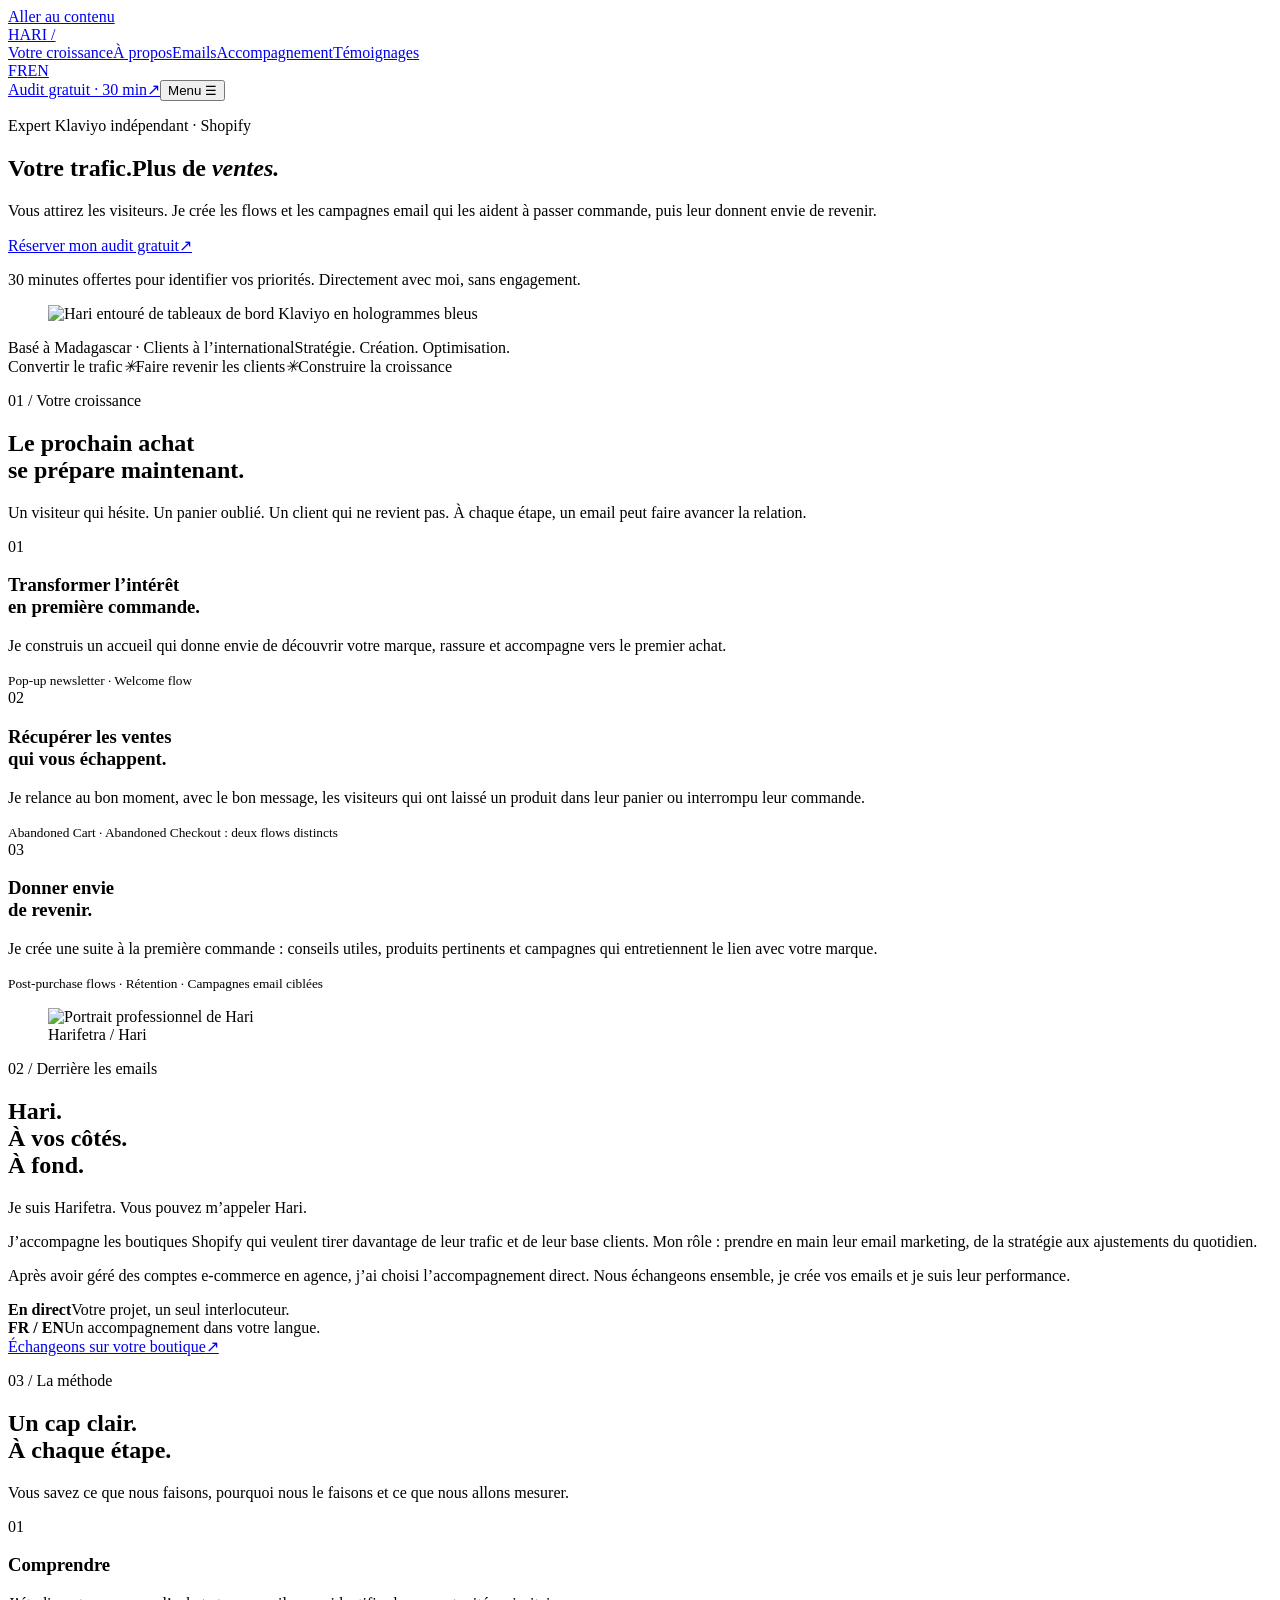
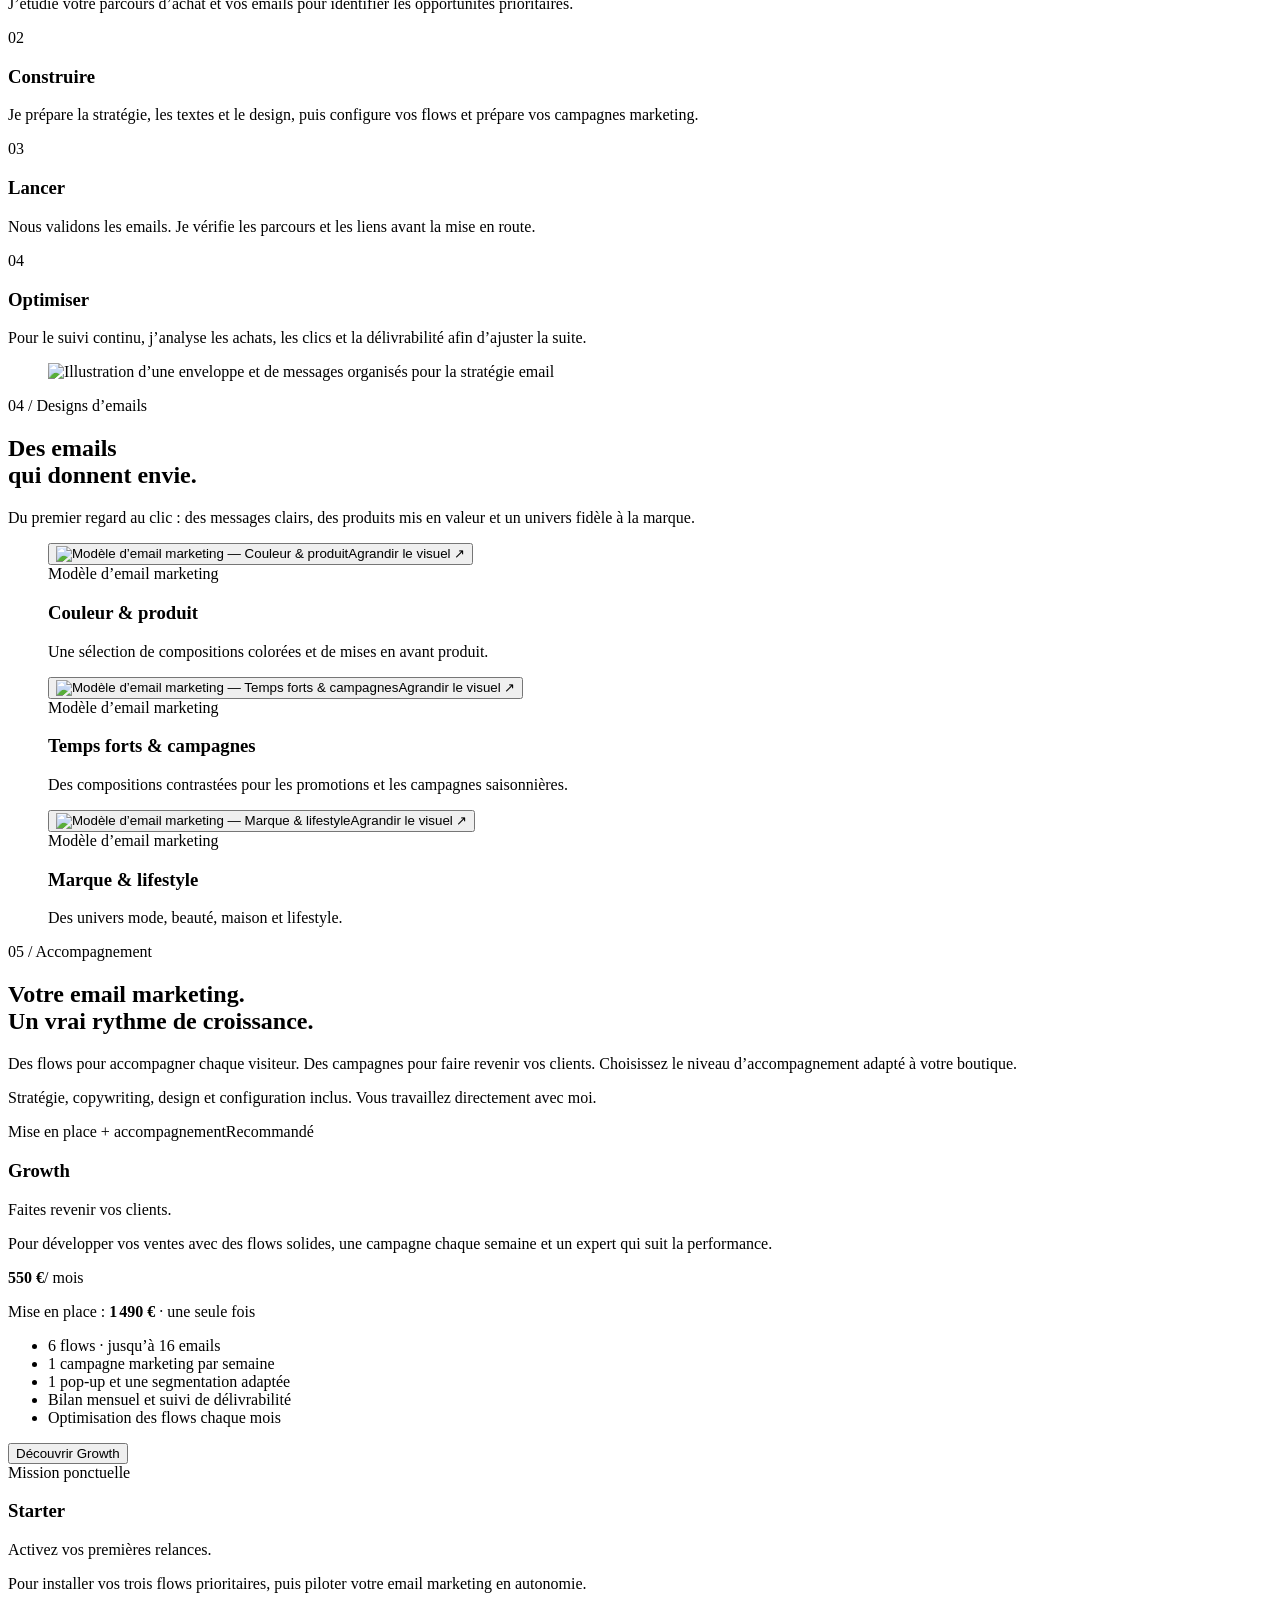
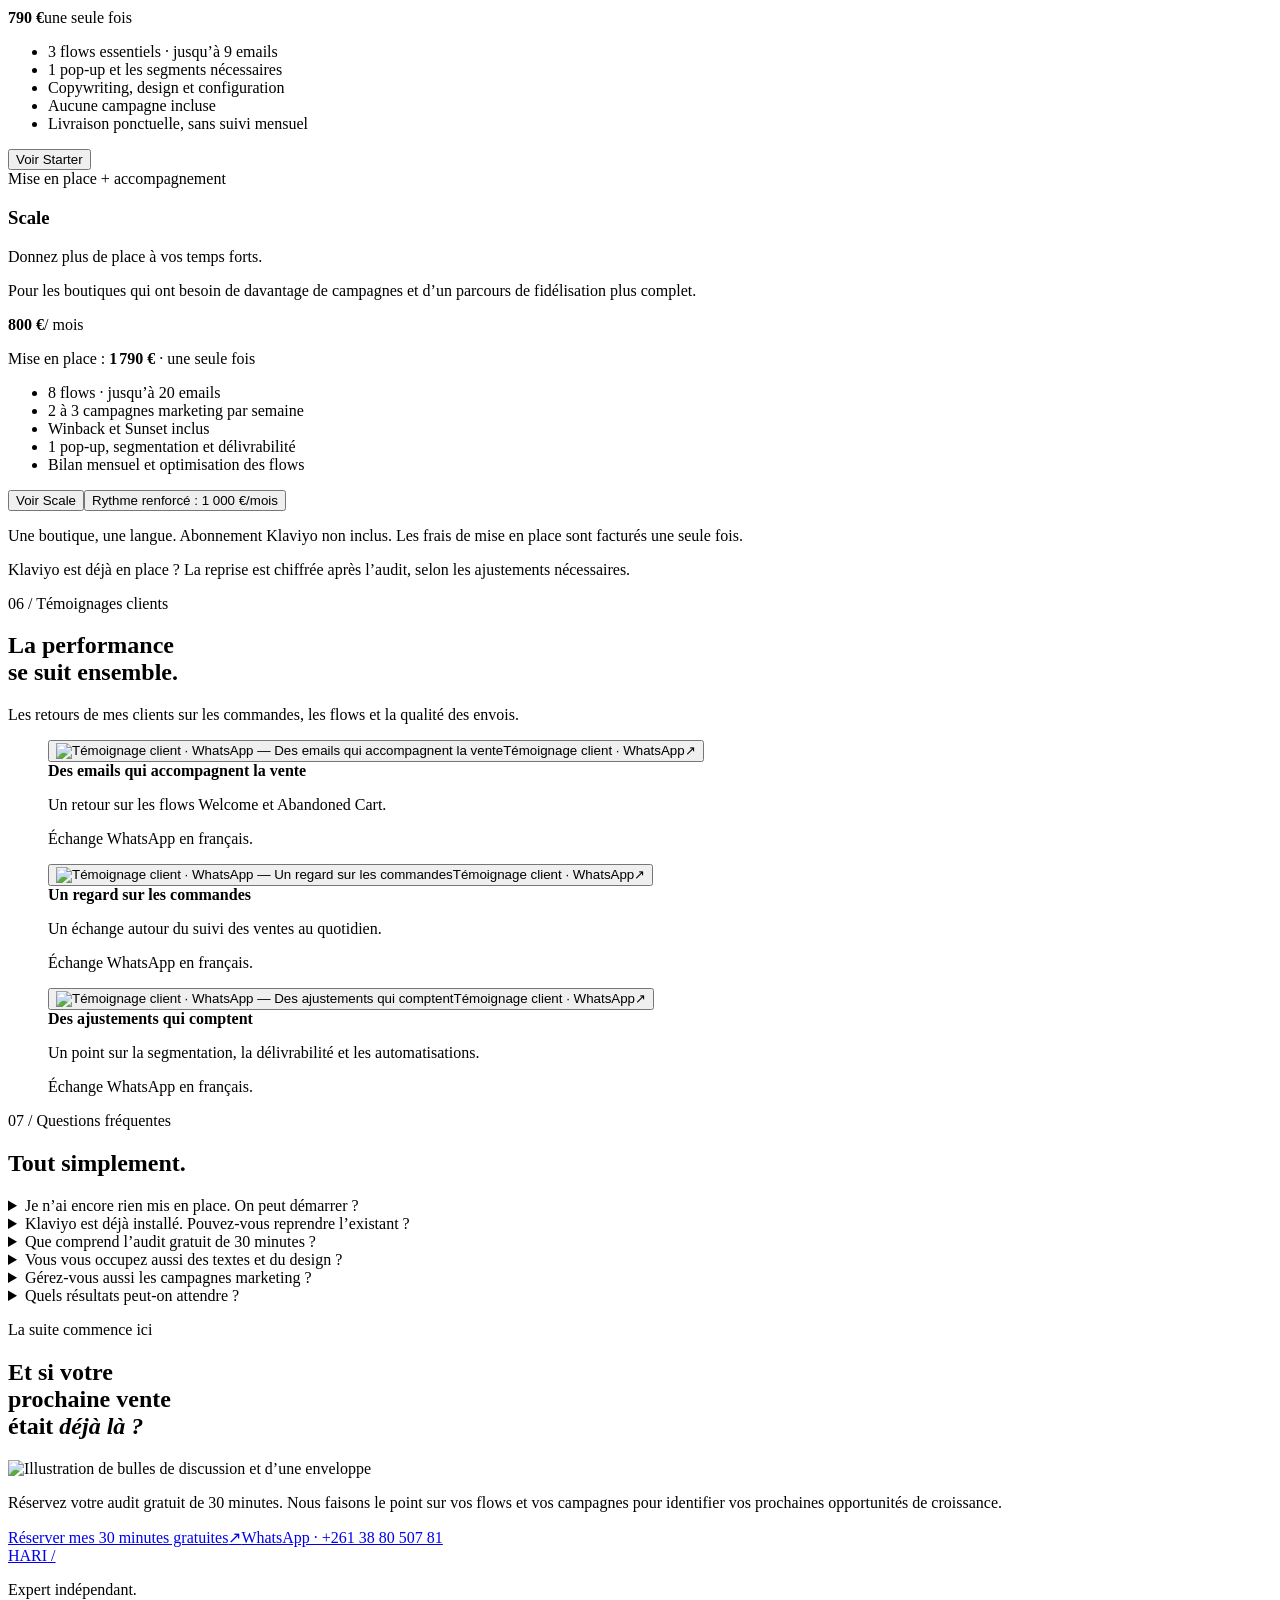
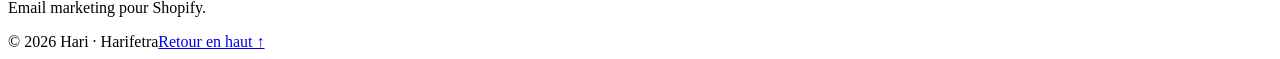
==== commit f6f3908b: "Tighten offer spacing and clarify Growth customer benefit" ====
--- a/index.html
+++ b/index.html
@@ -20,7 +20,7 @@
 <div class="plans-grid"><article class="plan-card plan-growth plan-featured" aria-labelledby="plan-growth-title">
 <div class="plan-label"><span>Mise en place + accompagnement</span><span class="plan-badge">Recommandé</span></div>
 <h3 id="plan-growth-title">Growth</h3>
-<p class="plan-benefit">Transformez vos emails en rendez-vous réguliers.</p>
+<p class="plan-benefit">Faites revenir vos clients.</p>
 <p class="plan-description">Pour développer vos ventes avec des flows solides, une campagne chaque semaine et un expert qui suit la performance.</p>
 <div class="plan-pricing"><p class="plan-price"><strong>550 €</strong><span>/ mois</span></p><p class="plan-setup">Mise en place : <strong>1 490 €</strong> · une seule fois</p></div><ul class="plan-features"><li>6 flows · jusqu’à 16 emails</li><li>1 campagne marketing par semaine</li><li>1 pop-up et une segmentation adaptée</li><li>Bilan mensuel et suivi de délivrabilité</li><li>Optimisation des flows chaque mois</li></ul>
 <div class="plan-actions"><button type="button" class="plan-button plan-button-primary" data-open-offer="offer-growth" aria-haspopup="dialog">Découvrir Growth</button></div>
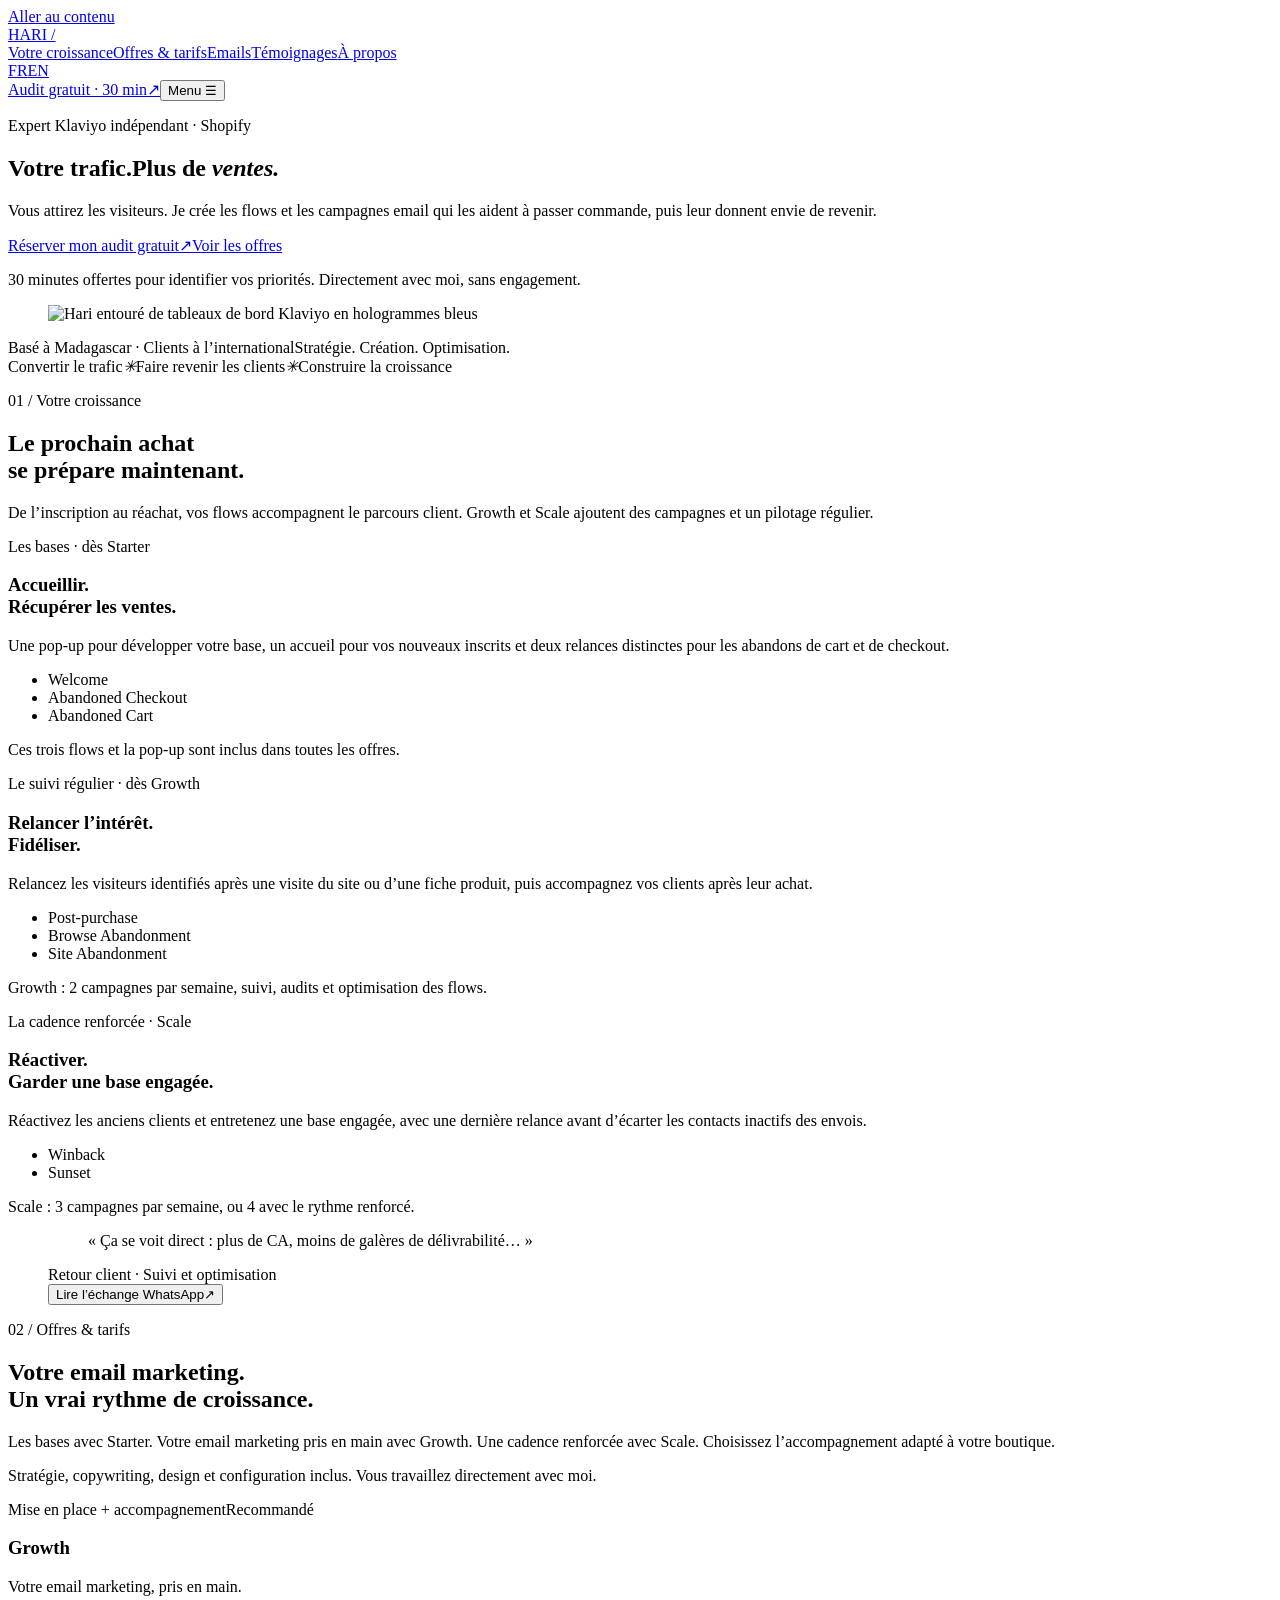
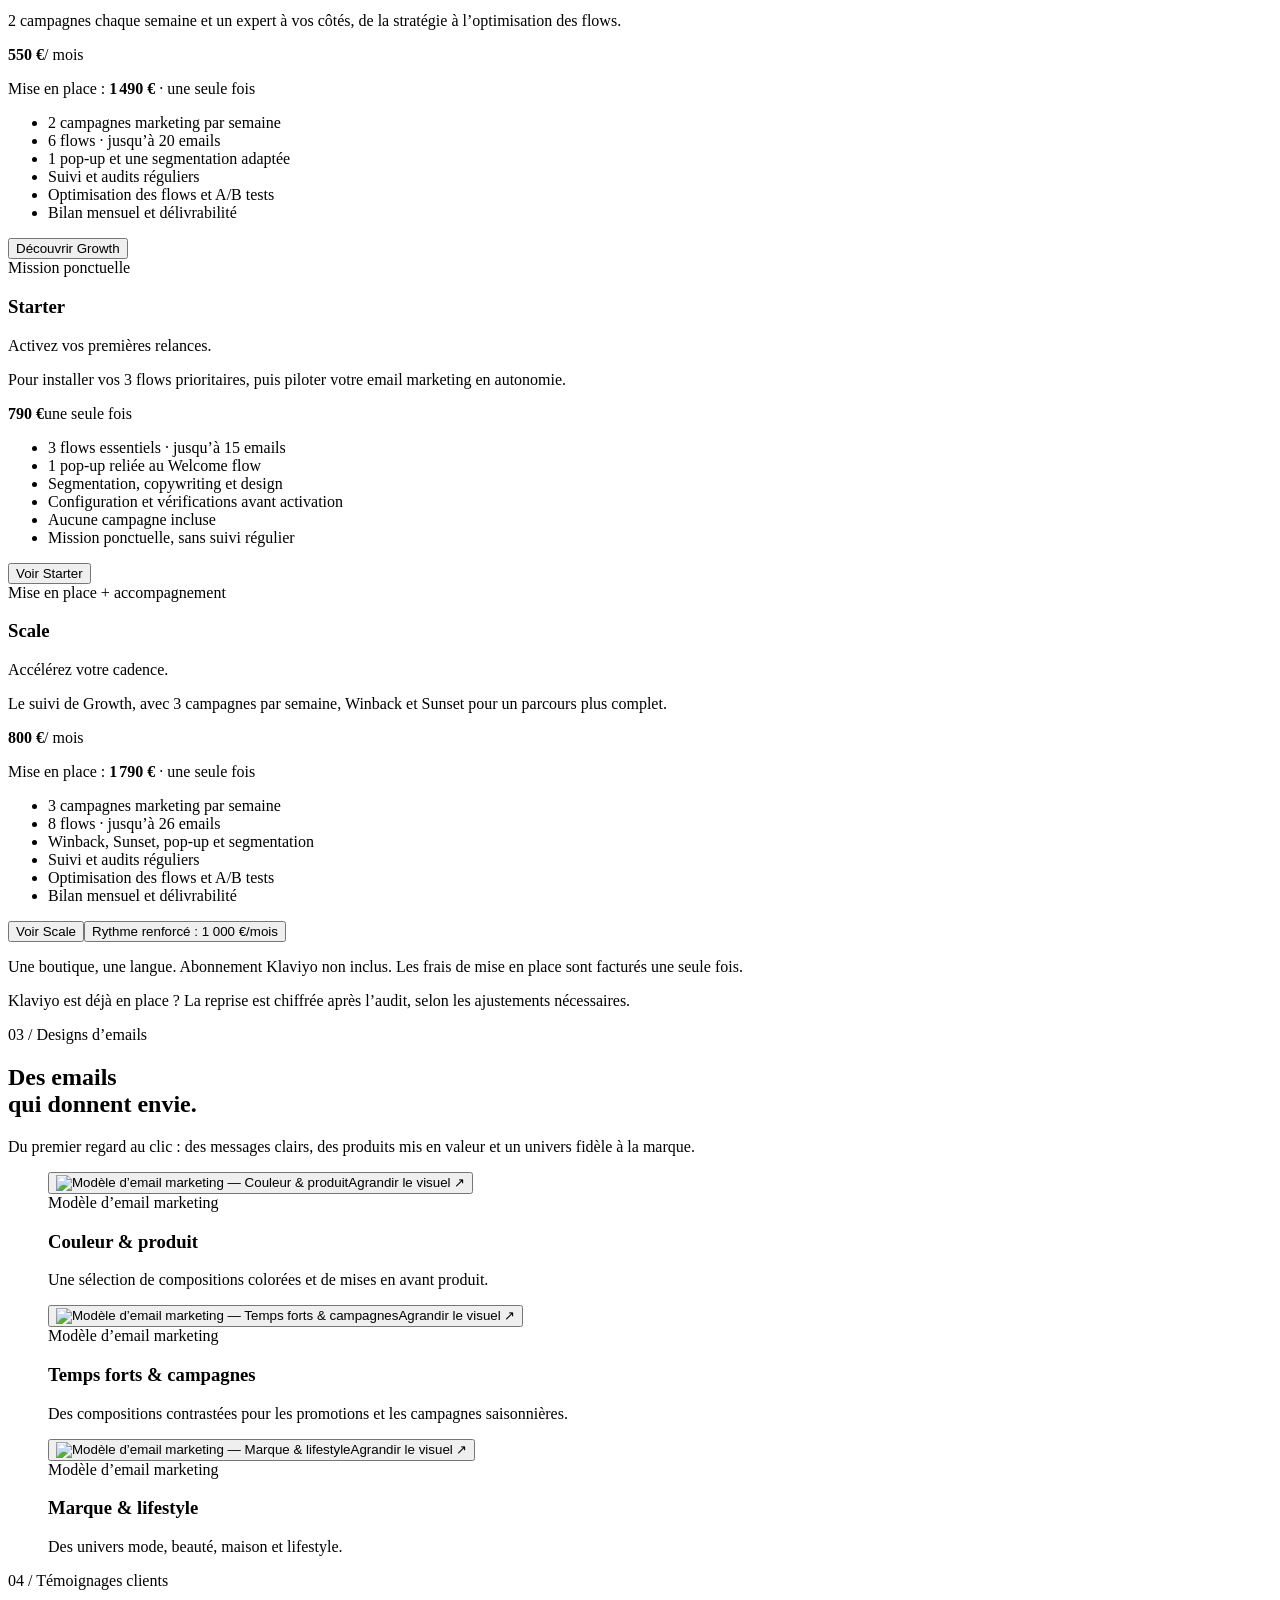
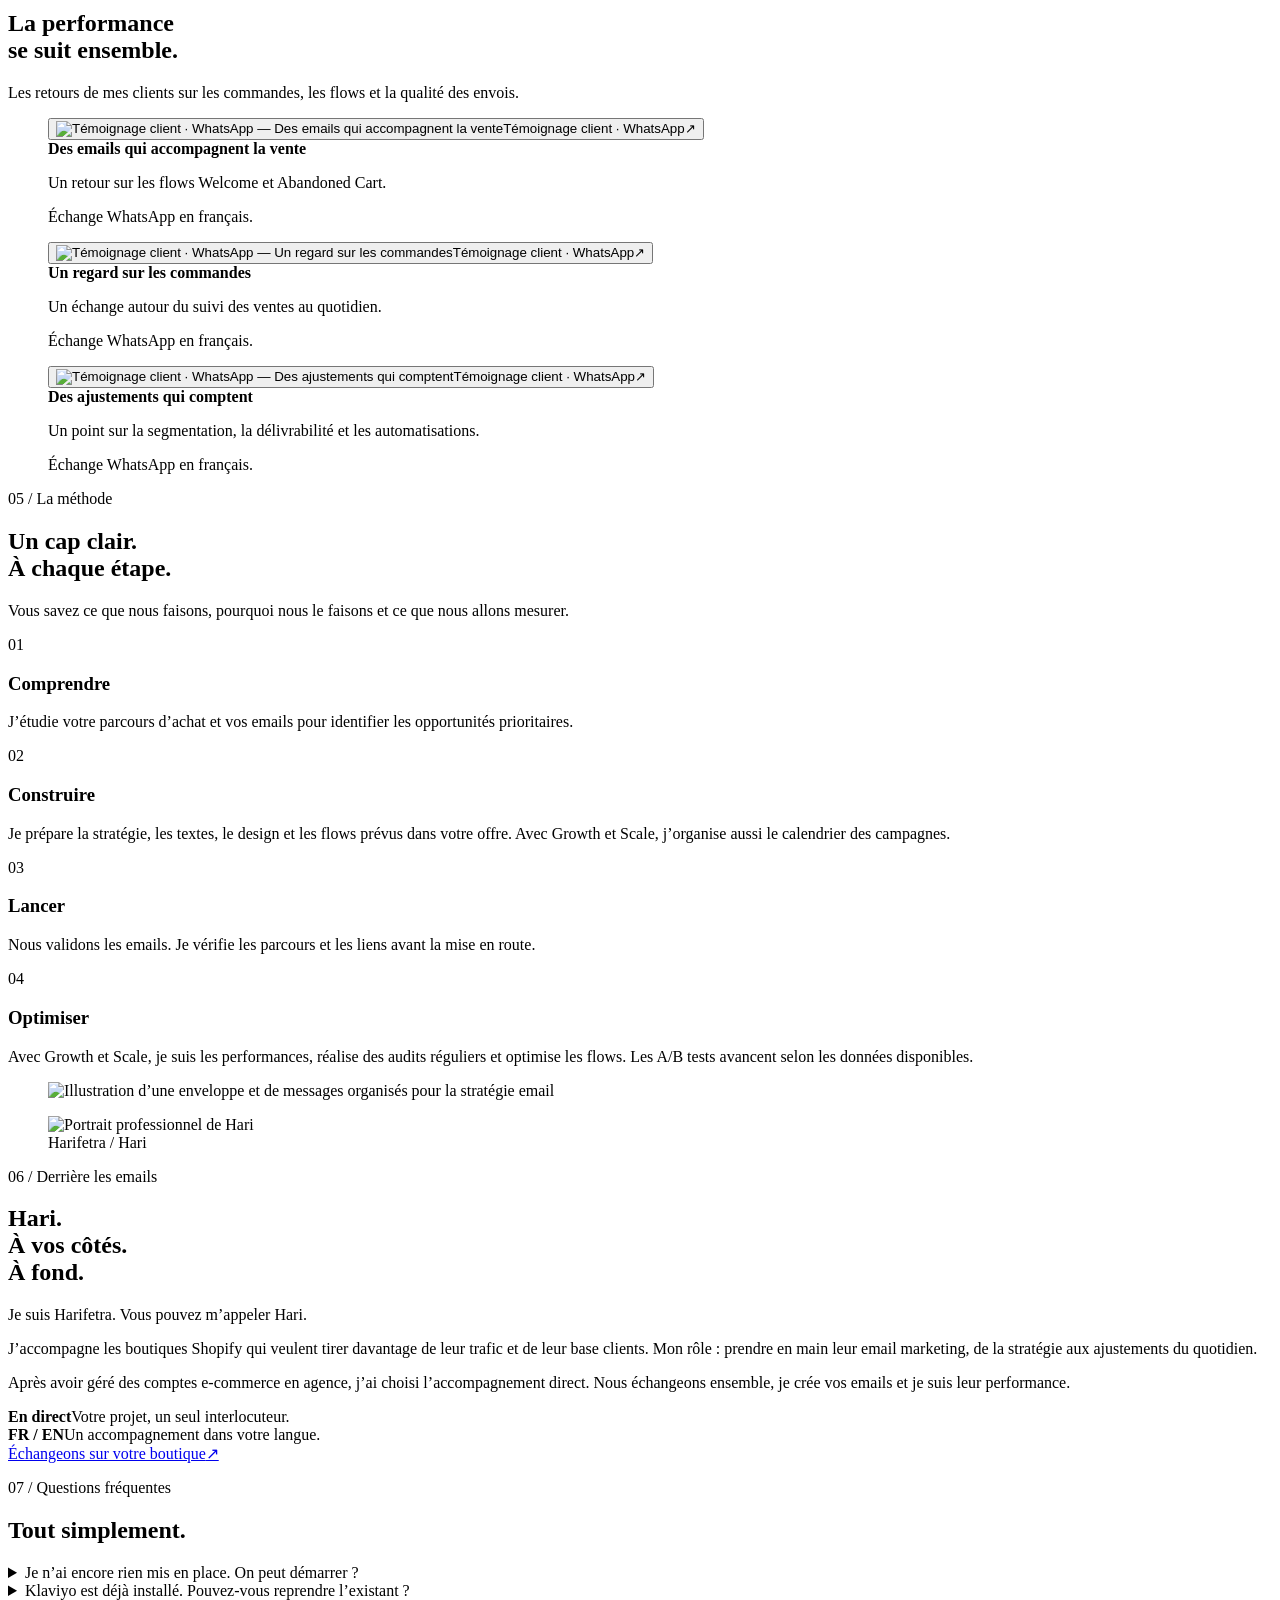
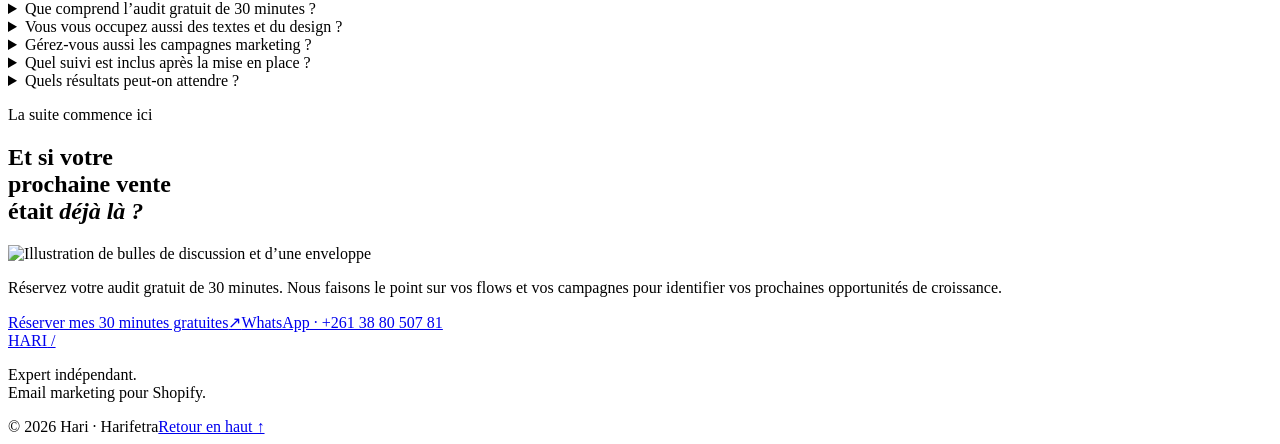
==== commit f30a65d9: "Align growth services with offer scope and bring pricing higher" ====
--- a/index.html
+++ b/index.html
@@ -4,77 +4,77 @@
 <title>Hari — Plus de ventes grâce à votre email marketing</title><meta name="description" content="Votre trafic mérite de convertir. Hari, expert Klaviyo indépendant, accompagne les boutiques Shopify : emails, fidélisation et optimisation continue.">
 <link rel="canonical" href="https://rasoanaivo-prog.github.io/Expert-Klaviyo/"><link rel="alternate" hreflang="fr" href="https://rasoanaivo-prog.github.io/Expert-Klaviyo/"><link rel="alternate" hreflang="en" href="https://rasoanaivo-prog.github.io/Expert-Klaviyo/en/"><link rel="alternate" hreflang="x-default" href="https://rasoanaivo-prog.github.io/Expert-Klaviyo/">
 <meta property="og:title" content="Hari — Plus de ventes grâce à votre email marketing"><meta property="og:description" content="Votre trafic mérite de convertir. Hari, expert Klaviyo indépendant, accompagne les boutiques Shopify : emails, fidélisation et optimisation continue."><meta property="og:type" content="website"><meta property="og:url" content="https://rasoanaivo-prog.github.io/Expert-Klaviyo/"><meta property="og:locale" content="fr_FR">
-<link rel="icon" href="/Expert-Klaviyo/assets/favicon.svg" type="image/svg+xml"><link rel="stylesheet" href="/Expert-Klaviyo/assets/style.css"><link rel="stylesheet" href="/Expert-Klaviyo/assets/media.css"><link rel="stylesheet" href="/Expert-Klaviyo/assets/refresh.css"><link rel="stylesheet" href="/Expert-Klaviyo/assets/offers.css"><link rel="preload" as="image" href="/Expert-Klaviyo/assets/hari-banner.webp"><script src="/Expert-Klaviyo/assets/app.js" defer></script><script src="/Expert-Klaviyo/assets/offers.js" defer></script></head>
+<link rel="icon" href="/Expert-Klaviyo/assets/favicon.svg" type="image/svg+xml"><link rel="stylesheet" href="/Expert-Klaviyo/assets/style.css?v=40b8de5b4f"><link rel="stylesheet" href="/Expert-Klaviyo/assets/media.css?v=40b8de5b4f"><link rel="stylesheet" href="/Expert-Klaviyo/assets/refresh.css?v=40b8de5b4f"><link rel="stylesheet" href="/Expert-Klaviyo/assets/offers.css?v=1e666e2a13"><link rel="preload" as="image" href="/Expert-Klaviyo/assets/hari-banner.webp"><script src="/Expert-Klaviyo/assets/app.js?v=40b8de5b4f" defer></script><script src="/Expert-Klaviyo/assets/offers.js?v=1e666e2a13" defer></script></head>
 <body id="top"><a class="skip" href="#main">Aller au contenu</a>
-<header class="header"><div class="nav-inner wrap"><a class="brand" href="/Expert-Klaviyo/" aria-label="Accueil Hari">HARI<span> /</span></a><nav class="desktop-nav" aria-label="Navigation principale"><a href="#growth">Votre croissance</a><a href="#about">À propos</a><a href="#designs">Emails</a><a href="#offers">Accompagnement</a><a href="#examples">Témoignages</a></nav><div class="nav-tools"><nav class="languages" aria-label="Langue"><a href="/Expert-Klaviyo/" data-language="fr" lang="fr" hreflang="fr" aria-label="Français" aria-current="page">FR</a><a href="/Expert-Klaviyo/en/" data-language="en" lang="en" hreflang="en" aria-label="English">EN</a></nav><a class="button" href="https://wa.me/261388050781?text=Bonjour%20Hari%2C%20je%20souhaite%20r%C3%A9server%20mon%20audit%20Klaviyo%20gratuit%20de%2030%20minutes.%20Voici%20le%20lien%20de%20ma%20boutique%20%3A%20" target="_blank" rel="noopener noreferrer">Audit gratuit · 30 min<span class="arrow" aria-hidden="true">↗</span></a><button class="menu-toggle" aria-label="Ouvrir ou fermer le menu" aria-expanded="false" aria-controls="mobile-nav">Menu <span aria-hidden="true">☰</span></button></div></div><nav class="mobile-nav" id="mobile-nav" hidden aria-label="Navigation mobile"><a href="#growth">Votre croissance</a><a href="#about">À propos</a><a href="#designs">Emails</a><a href="#offers">Accompagnement</a><a href="#examples">Témoignages</a><a href="#contact">Audit gratuit · 30 min</a></nav></header>
+<header class="header"><div class="nav-inner wrap"><a class="brand" href="/Expert-Klaviyo/" aria-label="Accueil Hari">HARI<span> /</span></a><nav class="desktop-nav" aria-label="Navigation principale"><a href="#growth">Votre croissance</a><a href="#offers">Offres &amp; tarifs</a><a href="#designs">Emails</a><a href="#examples">Témoignages</a><a href="#about">À propos</a></nav><div class="nav-tools"><nav class="languages" aria-label="Langue"><a href="/Expert-Klaviyo/" data-language="fr" lang="fr" hreflang="fr" aria-label="Français" aria-current="page">FR</a><a href="/Expert-Klaviyo/en/" data-language="en" lang="en" hreflang="en" aria-label="English">EN</a></nav><a class="button" href="https://wa.me/261388050781?text=Bonjour%20Hari%2C%20je%20souhaite%20r%C3%A9server%20mon%20audit%20Klaviyo%20gratuit%20de%2030%20minutes.%20Voici%20le%20lien%20de%20ma%20boutique%20%3A%20" target="_blank" rel="noopener noreferrer">Audit gratuit · 30 min<span class="arrow" aria-hidden="true">↗</span></a><button class="menu-toggle" aria-label="Ouvrir ou fermer le menu" aria-expanded="false" aria-controls="mobile-nav">Menu <span aria-hidden="true">☰</span></button></div></div><nav class="mobile-nav" id="mobile-nav" hidden aria-label="Navigation mobile"><a href="#growth">Votre croissance</a><a href="#offers">Offres &amp; tarifs</a><a href="#designs">Emails</a><a href="#examples">Témoignages</a><a href="#about">À propos</a><a href="#contact">Audit gratuit · 30 min</a></nav></header>
 <main id="main">
-<section class="hero"><div class="hero-lead wrap"><div><p class="eyebrow lime">Expert Klaviyo indépendant · Shopify</p><h1><span>Votre trafic.</span><span>Plus de <em>ventes.</em></span></h1></div><div class="hero-summary"><p class="hero-description">Vous attirez les visiteurs. Je crée les flows et les campagnes email qui les aident à passer commande, puis leur donnent envie de revenir.</p><div class="hero-actions"><a class="button" href="https://wa.me/261388050781?text=Bonjour%20Hari%2C%20je%20souhaite%20r%C3%A9server%20mon%20audit%20Klaviyo%20gratuit%20de%2030%20minutes.%20Voici%20le%20lien%20de%20ma%20boutique%20%3A%20" target="_blank" rel="noopener noreferrer">Réserver mon audit gratuit<span class="arrow" aria-hidden="true">↗</span></a></div><p class="hero-note">30 minutes offertes pour identifier vos priorités. Directement avec moi, sans engagement.</p></div></div><figure class="hero-banner"><img src="/Expert-Klaviyo/assets/hari-banner.webp" width="1672" height="941" alt="Hari entouré de tableaux de bord Klaviyo en hologrammes bleus" fetchpriority="high"></figure><div class="hero-bottom wrap"><span>Basé à Madagascar · Clients à l’international</span><span>Stratégie. Création. Optimisation.</span></div></section>
+<section class="hero"><div class="hero-lead wrap"><div><p class="eyebrow lime">Expert Klaviyo indépendant · Shopify</p><h1><span>Votre trafic.</span><span>Plus de <em>ventes.</em></span></h1></div><div class="hero-summary"><p class="hero-description">Vous attirez les visiteurs. Je crée les flows et les campagnes email qui les aident à passer commande, puis leur donnent envie de revenir.</p><div class="hero-actions"><a class="button" href="https://wa.me/261388050781?text=Bonjour%20Hari%2C%20je%20souhaite%20r%C3%A9server%20mon%20audit%20Klaviyo%20gratuit%20de%2030%20minutes.%20Voici%20le%20lien%20de%20ma%20boutique%20%3A%20" target="_blank" rel="noopener noreferrer">Réserver mon audit gratuit<span class="arrow" aria-hidden="true">↗</span></a><a class="button button-outline" href="#offers">Voir les offres</a></div><p class="hero-note">30 minutes offertes pour identifier vos priorités. Directement avec moi, sans engagement.</p></div></div><figure class="hero-banner"><img src="/Expert-Klaviyo/assets/hari-banner.webp" width="1672" height="941" alt="Hari entouré de tableaux de bord Klaviyo en hologrammes bleus" fetchpriority="high"></figure><div class="hero-bottom wrap"><span>Basé à Madagascar · Clients à l’international</span><span>Stratégie. Création. Optimisation.</span></div></section>
 <div class="band"><span>Convertir le trafic</span><i aria-hidden="true">✳</i><span>Faire revenir les clients</span><i aria-hidden="true">✳</i><span>Construire la croissance</span></div>
-<section class="impact section wrap" id="growth"><div class="section-head reveal"><div><p class="eyebrow lime">01 / Votre croissance</p><h2>Le prochain achat<br>se prépare <span class="lime">maintenant.</span></h2></div><p>Un visiteur qui hésite. Un panier oublié. Un client qui ne revient pas. À chaque étape, un email peut faire avancer la relation.</p></div><div class="service-list"><article class="service reveal"><span class="service-number">01</span><h3>Transformer l’intérêt<br><span class="soft">en première commande.</span></h3><div class="service-detail"><p>Je construis un accueil qui donne envie de découvrir votre marque, rassure et accompagne vers le premier achat.</p><small>Pop-up newsletter · Welcome flow</small></div></article><article class="service reveal"><span class="service-number">02</span><h3>Récupérer les ventes<br><span class="soft">qui vous échappent.</span></h3><div class="service-detail"><p>Je relance au bon moment, avec le bon message, les visiteurs qui ont laissé un produit dans leur panier ou interrompu leur commande.</p><small>Abandoned Cart · Abandoned Checkout : deux flows distincts</small></div></article><article class="service reveal"><span class="service-number">03</span><h3>Donner envie<br><span class="soft">de revenir.</span></h3><div class="service-detail"><p>Je crée une suite à la première commande : conseils utiles, produits pertinents et campagnes qui entretiennent le lien avec votre marque.</p><small>Post-purchase flows · Rétention · Campagnes email ciblées</small></div></article></div></section>
-<section class="about section" id="about"><div class="about-grid wrap"><figure class="about-photo reveal"><img src="/Expert-Klaviyo/assets/hari-about.webp" width="1368" height="1824" alt="Portrait professionnel de Hari" loading="lazy"><figcaption class="photo-tag">Harifetra / Hari</figcaption></figure><div class="about-copy reveal"><p class="eyebrow">02 / Derrière les emails</p><h2>Hari.<br>À vos côtés.<br><span>À fond.</span></h2><p class="lead">Je suis Harifetra. Vous pouvez m’appeler Hari.</p><p>J’accompagne les boutiques Shopify qui veulent tirer davantage de leur trafic et de leur base clients. Mon rôle : prendre en main leur email marketing, de la stratégie aux ajustements du quotidien.</p><p>Après avoir géré des comptes e-commerce en agence, j’ai choisi l’accompagnement direct. Nous échangeons ensemble, je crée vos emails et je suis leur performance.</p><div class="facts"><div><strong>En direct</strong><span>Votre projet, un seul interlocuteur.</span></div><div><strong>FR / EN</strong><span>Un accompagnement dans votre langue.</span></div></div><a class="text-link" href="https://wa.me/261388050781?text=Bonjour%20Hari%2C%20je%20souhaite%20r%C3%A9server%20mon%20audit%20Klaviyo%20gratuit%20de%2030%20minutes.%20Voici%20le%20lien%20de%20ma%20boutique%20%3A%20" target="_blank" rel="noopener noreferrer">Échangeons sur votre boutique<span class="arrow" aria-hidden="true">↗</span></a></div></div></section>
-<section class="method section" id="approach"><div class="wrap"><div class="section-head reveal"><div><p class="eyebrow lime">03 / La méthode</p><h2>Un cap clair.<br>À chaque étape.</h2></div><p>Vous savez ce que nous faisons, pourquoi nous le faisons et ce que nous allons mesurer.</p></div><div class="method-layout"><div class="method-grid"><article class="step reveal"><span class="step-index">01</span><h3>Comprendre</h3><p>J’étudie votre parcours d’achat et vos emails pour identifier les opportunités prioritaires.</p></article><article class="step reveal"><span class="step-index">02</span><h3>Construire</h3><p>Je prépare la stratégie, les textes et le design, puis configure vos flows et prépare vos campagnes marketing.</p></article><article class="step reveal"><span class="step-index">03</span><h3>Lancer</h3><p>Nous validons les emails. Je vérifie les parcours et les liens avant la mise en route.</p></article><article class="step reveal"><span class="step-index">04</span><h3>Optimiser</h3><p>Pour le suivi continu, j’analyse les achats, les clics et la délivrabilité afin d’ajuster la suite.</p></article></div><figure class="method-illustration reveal"><img src="/Expert-Klaviyo/assets/email-method-illustration.webp" width="1200" height="900" alt="Illustration d’une enveloppe et de messages organisés pour la stratégie email" loading="lazy"></figure></div></div></section>
-<section class="designs section wrap" id="designs"><div class="section-head reveal"><div><p class="eyebrow lime">04 / Designs d’emails</p><h2>Des emails<br>qui <span class="lime">donnent envie.</span></h2></div><p>Du premier regard au clic : des messages clairs, des produits mis en valeur et un univers fidèle à la marque.</p></div><div class="design-grid"><figure class="design-card reveal"><button class="media-image" data-proof="/Expert-Klaviyo/assets/design-cpg.jpeg" data-transcript="#media-design-0" data-modal-label="Modèle d’email marketing" data-view="design" aria-label="Agrandir le visuel — Couleur &amp; produit"><img src="/Expert-Klaviyo/assets/design-cpg.jpeg" alt="Modèle d’email marketing — Couleur &amp; produit" width="736" height="1472" loading="lazy"><span class="media-zoom">Agrandir le visuel <span aria-hidden="true">↗</span></span></button><figcaption><span>Modèle d’email marketing</span><h3>Couleur &amp; produit</h3><p>Une sélection de compositions colorées et de mises en avant produit.</p></figcaption></figure><figure class="design-card reveal"><button class="media-image" data-proof="/Expert-Klaviyo/assets/design-campaigns.jpeg" data-transcript="#media-design-1" data-modal-label="Modèle d’email marketing" data-view="design" aria-label="Agrandir le visuel — Temps forts &amp; campagnes"><img src="/Expert-Klaviyo/assets/design-campaigns.jpeg" alt="Modèle d’email marketing — Temps forts &amp; campagnes" width="736" height="1173" loading="lazy"><span class="media-zoom">Agrandir le visuel <span aria-hidden="true">↗</span></span></button><figcaption><span>Modèle d’email marketing</span><h3>Temps forts &amp; campagnes</h3><p>Des compositions contrastées pour les promotions et les campagnes saisonnières.</p></figcaption></figure><figure class="design-card reveal"><button class="media-image" data-proof="/Expert-Klaviyo/assets/design-lifestyle.jpeg" data-transcript="#media-design-2" data-modal-label="Modèle d’email marketing" data-view="design" aria-label="Agrandir le visuel — Marque &amp; lifestyle"><img src="/Expert-Klaviyo/assets/design-lifestyle.jpeg" alt="Modèle d’email marketing — Marque &amp; lifestyle" width="736" height="1472" loading="lazy"><span class="media-zoom">Agrandir le visuel <span aria-hidden="true">↗</span></span></button><figcaption><span>Modèle d’email marketing</span><h3>Marque &amp; lifestyle</h3><p>Des univers mode, beauté, maison et lifestyle.</p></figcaption></figure></div></section>
+<section class="impact section wrap" id="growth"><div class="section-head reveal"><div><p class="eyebrow lime">01 / Votre croissance</p><h2>Le prochain achat<br>se prépare <span class="lime">maintenant.</span></h2></div><p>De l’inscription au réachat, vos flows accompagnent le parcours client. Growth et Scale ajoutent des campagnes et un pilotage régulier.</p></div><div class="growth-services"><article class="growth-service reveal"><p class="growth-service-label">Les bases · dès Starter</p><h3>Accueillir.<br>Récupérer les ventes.</h3><p class="growth-service-description">Une pop-up pour développer votre base, un accueil pour vos nouveaux inscrits et deux relances distinctes pour les abandons de cart et de checkout.</p><ul class="growth-flow-tags"><li>Welcome</li><li>Abandoned Checkout</li><li>Abandoned Cart</li></ul><p class="growth-service-scope">Ces trois flows et la pop-up sont inclus dans toutes les offres.</p></article><article class="growth-service reveal"><p class="growth-service-label">Le suivi régulier · dès Growth</p><h3>Relancer l’intérêt.<br>Fidéliser.</h3><p class="growth-service-description">Relancez les visiteurs identifiés après une visite du site ou d’une fiche produit, puis accompagnez vos clients après leur achat.</p><ul class="growth-flow-tags"><li>Post-purchase</li><li>Browse Abandonment</li><li>Site Abandonment</li></ul><p class="growth-service-scope">Growth : 2 campagnes par semaine, suivi, audits et optimisation des flows.</p></article><article class="growth-service reveal"><p class="growth-service-label">La cadence renforcée · Scale</p><h3>Réactiver.<br>Garder une base engagée.</h3><p class="growth-service-description">Réactivez les anciens clients et entretenez une base engagée, avec une dernière relance avant d’écarter les contacts inactifs des envois.</p><ul class="growth-flow-tags"><li>Winback</li><li>Sunset</li></ul><p class="growth-service-scope">Scale : 3 campagnes par semaine, ou 4 avec le rythme renforcé.</p></article></div><figure class="growth-proof"><div><blockquote>« Ça se voit direct : plus de CA, moins de galères de délivrabilité… »</blockquote><figcaption>Retour client · Suivi et optimisation</figcaption></div><button class="text-link" type="button" data-proof="/Expert-Klaviyo/assets/example-1.jpg" data-proof-alt="Des ajustements qui comptent" data-transcript="#transcript-2">Lire l’échange WhatsApp<span class="arrow" aria-hidden="true">↗</span></button></figure></section>
 <section class="offers offers-v2 section" id="offers"><div class="wrap">
-<div class="section-head"><div><p class="eyebrow">05 / Accompagnement</p><h2>Votre email marketing.<br>Un vrai rythme de croissance.</h2></div><p>Des flows pour accompagner chaque visiteur. Des campagnes pour faire revenir vos clients. Choisissez le niveau d’accompagnement adapté à votre boutique.</p></div>
+<div class="section-head"><div><p class="eyebrow">02 / Offres &amp; tarifs</p><h2>Votre email marketing.<br>Un vrai rythme de croissance.</h2></div><p>Les bases avec Starter. Votre email marketing pris en main avec Growth. Une cadence renforcée avec Scale. Choisissez l’accompagnement adapté à votre boutique.</p></div>
 <p class="plans-common">Stratégie, copywriting, design et configuration inclus. Vous travaillez directement avec moi.</p>
 <div class="plans-grid"><article class="plan-card plan-growth plan-featured" aria-labelledby="plan-growth-title">
 <div class="plan-label"><span>Mise en place + accompagnement</span><span class="plan-badge">Recommandé</span></div>
 <h3 id="plan-growth-title">Growth</h3>
-<p class="plan-benefit">Faites revenir vos clients.</p>
-<p class="plan-description">Pour développer vos ventes avec des flows solides, une campagne chaque semaine et un expert qui suit la performance.</p>
-<div class="plan-pricing"><p class="plan-price"><strong>550 €</strong><span>/ mois</span></p><p class="plan-setup">Mise en place : <strong>1 490 €</strong> · une seule fois</p></div><ul class="plan-features"><li>6 flows · jusqu’à 16 emails</li><li>1 campagne marketing par semaine</li><li>1 pop-up et une segmentation adaptée</li><li>Bilan mensuel et suivi de délivrabilité</li><li>Optimisation des flows chaque mois</li></ul>
+<p class="plan-benefit">Votre email marketing, pris en main.</p>
+<p class="plan-description">2 campagnes chaque semaine et un expert à vos côtés, de la stratégie à l’optimisation des flows.</p>
+<div class="plan-pricing"><p class="plan-price"><strong>550 €</strong><span>/ mois</span></p><p class="plan-setup">Mise en place : <strong>1 490 €</strong> · une seule fois</p></div><ul class="plan-features"><li>2 campagnes marketing par semaine</li><li>6 flows · jusqu’à 20 emails</li><li>1 pop-up et une segmentation adaptée</li><li>Suivi et audits réguliers</li><li>Optimisation des flows et A/B tests</li><li>Bilan mensuel et délivrabilité</li></ul>
 <div class="plan-actions"><button type="button" class="plan-button plan-button-primary" data-open-offer="offer-growth" aria-haspopup="dialog">Découvrir Growth</button></div>
 </article><article class="plan-card plan-starter" aria-labelledby="plan-starter-title">
 <div class="plan-label"><span>Mission ponctuelle</span></div>
 <h3 id="plan-starter-title">Starter</h3>
 <p class="plan-benefit">Activez vos premières relances.</p>
-<p class="plan-description">Pour installer vos trois flows prioritaires, puis piloter votre email marketing en autonomie.</p>
-<div class="plan-pricing"><p class="plan-price"><strong>790 €</strong><span>une seule fois</span></p></div><ul class="plan-features"><li>3 flows essentiels · jusqu’à 9 emails</li><li>1 pop-up et les segments nécessaires</li><li>Copywriting, design et configuration</li><li>Aucune campagne incluse</li><li>Livraison ponctuelle, sans suivi mensuel</li></ul>
+<p class="plan-description">Pour installer vos 3 flows prioritaires, puis piloter votre email marketing en autonomie.</p>
+<div class="plan-pricing"><p class="plan-price"><strong>790 €</strong><span>une seule fois</span></p></div><ul class="plan-features"><li>3 flows essentiels · jusqu’à 15 emails</li><li>1 pop-up reliée au Welcome flow</li><li>Segmentation, copywriting et design</li><li>Configuration et vérifications avant activation</li><li>Aucune campagne incluse</li><li>Mission ponctuelle, sans suivi régulier</li></ul>
 <div class="plan-actions"><button type="button" class="plan-button" data-open-offer="offer-starter" aria-haspopup="dialog">Voir Starter</button></div>
 </article><article class="plan-card plan-scale" aria-labelledby="plan-scale-title">
 <div class="plan-label"><span>Mise en place + accompagnement</span></div>
 <h3 id="plan-scale-title">Scale</h3>
-<p class="plan-benefit">Donnez plus de place à vos temps forts.</p>
-<p class="plan-description">Pour les boutiques qui ont besoin de davantage de campagnes et d’un parcours de fidélisation plus complet.</p>
-<div class="plan-pricing"><p class="plan-price"><strong>800 €</strong><span>/ mois</span></p><p class="plan-setup">Mise en place : <strong>1 790 €</strong> · une seule fois</p></div><ul class="plan-features"><li>8 flows · jusqu’à 20 emails</li><li>2 à 3 campagnes marketing par semaine</li><li>Winback et Sunset inclus</li><li>1 pop-up, segmentation et délivrabilité</li><li>Bilan mensuel et optimisation des flows</li></ul>
+<p class="plan-benefit">Accélérez votre cadence.</p>
+<p class="plan-description">Le suivi de Growth, avec 3 campagnes par semaine, Winback et Sunset pour un parcours plus complet.</p>
+<div class="plan-pricing"><p class="plan-price"><strong>800 €</strong><span>/ mois</span></p><p class="plan-setup">Mise en place : <strong>1 790 €</strong> · une seule fois</p></div><ul class="plan-features"><li>3 campagnes marketing par semaine</li><li>8 flows · jusqu’à 26 emails</li><li>Winback, Sunset, pop-up et segmentation</li><li>Suivi et audits réguliers</li><li>Optimisation des flows et A/B tests</li><li>Bilan mensuel et délivrabilité</li></ul>
 <div class="plan-actions"><button type="button" class="plan-button" data-open-offer="offer-scale" aria-haspopup="dialog">Voir Scale</button><button type="button" class="plan-upgrade" data-open-offer="offer-scale-plus" aria-haspopup="dialog">Rythme renforcé : 1 000 €/mois</button></div>
 </article></div>
 <div class="plans-notes"><p>Une boutique, une langue. Abonnement Klaviyo non inclus. Les frais de mise en place sont facturés une seule fois.</p><p>Klaviyo est déjà en place ? La reprise est chiffrée après l’audit, selon les ajustements nécessaires.</p></div>
 </div><dialog id="offer-starter" class="offer-dialog" aria-labelledby="offer-starter-title" aria-describedby="offer-starter-intro">
 <div class="offer-dialog-header"><span>Tout le détail de l’offre</span><button class="offer-dialog-close" type="button" data-close-offer autofocus>Fermer <span aria-hidden="true">×</span></button></div>
-<div class="offer-dialog-body"><div class="plan-detail-intro"><p class="plan-detail-kicker">Mission ponctuelle</p><h2 id="offer-starter-title">Starter</h2><p id="offer-starter-intro">Pour installer vos trois flows prioritaires, puis piloter votre email marketing en autonomie.</p><div class="plan-pricing"><p class="plan-price"><strong>790 €</strong><span>une seule fois</span></p></div></div>
-<section class="plan-detail-section"><h3>Vos flows à la mise en place</h3><ul class="plan-flow-list"><li>Welcome</li><li>Abandoned Checkout</li><li>Abandoned Cart</li></ul><p>Jusqu’à 9 emails automatisés au total. Le nombre de messages de chaque flow est adapté à votre parcours client.</p></section>
+<div class="offer-dialog-body"><div class="plan-detail-intro"><p class="plan-detail-kicker">Mission ponctuelle</p><h2 id="offer-starter-title">Starter</h2><p id="offer-starter-intro">Pour installer vos 3 flows prioritaires, puis piloter votre email marketing en autonomie.</p><div class="plan-pricing"><p class="plan-price"><strong>790 €</strong><span>une seule fois</span></p></div></div>
+<section class="plan-detail-section"><h3>Vos flows à la mise en place</h3><ul class="plan-flow-list"><li>Welcome</li><li>Abandoned Checkout</li><li>Abandoned Cart</li></ul><p>Jusqu’à 15 emails automatisés au total. Le nombre de messages de chaque flow est adapté à votre parcours client.</p></section>
 <section class="plan-detail-section"><h3>Une base prête à fonctionner</h3><ul class=""><li>Configuration Klaviyo et intégration Shopify</li><li>Une pop-up reliée au Welcome flow</li><li>Segmentation adaptée à votre boutique</li><li>Copywriting, design, configuration et vérifications avant activation</li></ul></section>
 
-<section class="plan-detail-section"><h3>Un périmètre clair</h3><ul class=""><li>Une boutique et une langue : français ou anglais</li><li>Deux séries de corrections regroupées par livrable</li><li>Mise en place : 50 % au démarrage, 50 % à la livraison</li><li>L’abonnement Klaviyo reste à votre charge</li></ul><p>Cette mission couvre la mise en place des flows et de la pop-up. Elle ne comprend ni campagne marketing ni suivi mensuel.</p></section>
+<section class="plan-detail-section"><h3>Un périmètre clair</h3><ul class=""><li>Une boutique et une langue : français ou anglais</li><li>Deux séries de corrections regroupées par livrable</li><li>Mise en place : 50 % au démarrage, 50 % à la livraison</li><li>L’abonnement Klaviyo reste à votre charge</li></ul><p>Cette mission ponctuelle couvre la mise en place des flows et de la pop-up. Les campagnes, le suivi, les audits récurrents et les optimisations avec A/B tests sont inclus uniquement dans Growth et Scale.</p></section>
 <div class="plan-next"><h3>Commençons par votre boutique.</h3><p>Envoyez-moi son lien sur WhatsApp. Nous vérifierons ensemble si cette offre correspond à vos priorités.</p><a class="plan-button plan-button-primary" href="https://wa.me/261388050781?text=Bonjour%20Hari%2C%20l%E2%80%99offre%20Starter%20m%E2%80%99int%C3%A9resse.%20Je%20souhaite%20en%20discuter%20avec%20vous.%20Voici%20le%20lien%20de%20ma%20boutique%20%3A%20" target="_blank" rel="noopener noreferrer">Discuter de Starter</a><a class="plan-audit-link" href="https://wa.me/261388050781?text=Bonjour%20Hari%2C%20je%20souhaite%20un%20audit%20gratuit%20de%2030%20minutes%20pour%20savoir%20si%20l%E2%80%99offre%20Starter%20convient%20%C3%A0%20ma%20boutique.%20Voici%20son%20lien%20%3A%20" target="_blank" rel="noopener noreferrer">Demander l’audit gratuit de 30 minutes</a></div>
 </div></dialog><dialog id="offer-growth" class="offer-dialog" aria-labelledby="offer-growth-title" aria-describedby="offer-growth-intro">
 <div class="offer-dialog-header"><span>Tout le détail de l’offre</span><button class="offer-dialog-close" type="button" data-close-offer autofocus>Fermer <span aria-hidden="true">×</span></button></div>
-<div class="offer-dialog-body"><div class="plan-detail-intro"><p class="plan-detail-kicker">Mise en place + accompagnement</p><h2 id="offer-growth-title">Growth</h2><p id="offer-growth-intro">Pour développer vos ventes avec des flows solides, une campagne chaque semaine et un expert qui suit la performance.</p><div class="plan-pricing"><p class="plan-price"><strong>550 €</strong><span>/ mois</span></p><p class="plan-setup">Mise en place : <strong>1 490 €</strong> · une seule fois</p></div></div>
-<section class="plan-detail-section"><h3>Vos flows à la mise en place</h3><ul class="plan-flow-list"><li>Welcome</li><li>Abandoned Checkout</li><li>Abandoned Cart</li><li>Post-purchase</li><li>Browse Abandonment</li><li>Site Abandonment</li></ul><p>Jusqu’à 16 emails automatisés au total. Le nombre de messages de chaque flow est adapté à votre parcours client.</p></section>
+<div class="offer-dialog-body"><div class="plan-detail-intro"><p class="plan-detail-kicker">Mise en place + accompagnement</p><h2 id="offer-growth-title">Growth</h2><p id="offer-growth-intro">2 campagnes chaque semaine et un expert à vos côtés, de la stratégie à l’optimisation des flows.</p><div class="plan-pricing"><p class="plan-price"><strong>550 €</strong><span>/ mois</span></p><p class="plan-setup">Mise en place : <strong>1 490 €</strong> · une seule fois</p></div></div>
+<section class="plan-detail-section"><h3>Vos flows à la mise en place</h3><ul class="plan-flow-list"><li>Welcome</li><li>Abandoned Checkout</li><li>Abandoned Cart</li><li>Post-purchase</li><li>Browse Abandonment</li><li>Site Abandonment</li></ul><p>Jusqu’à 20 emails automatisés au total. Le nombre de messages de chaque flow est adapté à votre parcours client.</p></section>
 <section class="plan-detail-section"><h3>Une base prête à fonctionner</h3><ul class=""><li>Configuration Klaviyo et intégration Shopify</li><li>Une pop-up reliée au Welcome flow</li><li>Segmentation adaptée à votre boutique</li><li>Copywriting, design, configuration et vérifications avant activation</li></ul></section>
-<section class="plan-detail-section"><h3>Chaque mois, à vos côtés</h3><p class="plan-campaign-cadence">Une campagne marketing par semaine.</p><ul class=""><li>Calendrier marketing, segmentation, copywriting, design et programmation des campagnes</li><li>Suivi des performances et de la délivrabilité</li><li>Un bilan mensuel avec les prochaines priorités</li><li>Optimisation de deux emails de flows existants par mois</li></ul></section>
+<section class="plan-detail-section"><h3>Chaque mois, à vos côtés</h3><p class="plan-campaign-cadence">2 campagnes marketing par semaine.</p><ul class=""><li>Calendrier marketing, segmentation, copywriting, design et programmation des campagnes</li><li>Suivi des performances et de la délivrabilité, avec audits réguliers du compte et des flows</li><li>Optimisation des flows existants selon leur efficacité et les priorités identifiées</li><li>A/B tests sur les objets, les contenus ou les timings, selon le volume de données disponible</li><li>Un bilan mensuel pour partager les résultats et les prochaines actions</li></ul></section>
 <section class="plan-detail-section"><h3>Un périmètre clair</h3><ul class=""><li>Une boutique et une langue : français ou anglais</li><li>Deux séries de corrections regroupées par livrable</li><li>Mise en place : 50 % au démarrage, 50 % à la livraison</li><li>L’abonnement Klaviyo reste à votre charge</li></ul><p>La mensualité commence au démarrage de la gestion des campagnes. Les nouveaux flows, les langues supplémentaires et les grosses opérations commerciales, comme Black Friday, font l’objet d’un devis distinct.</p></section>
 <div class="plan-next"><h3>Commençons par votre boutique.</h3><p>Envoyez-moi son lien sur WhatsApp. Nous vérifierons ensemble si cette offre correspond à vos priorités.</p><a class="plan-button plan-button-primary" href="https://wa.me/261388050781?text=Bonjour%20Hari%2C%20l%E2%80%99offre%20Growth%20m%E2%80%99int%C3%A9resse.%20Je%20souhaite%20en%20discuter%20avec%20vous.%20Voici%20le%20lien%20de%20ma%20boutique%20%3A%20" target="_blank" rel="noopener noreferrer">Discuter de Growth</a><a class="plan-audit-link" href="https://wa.me/261388050781?text=Bonjour%20Hari%2C%20je%20souhaite%20un%20audit%20gratuit%20de%2030%20minutes%20pour%20savoir%20si%20l%E2%80%99offre%20Growth%20convient%20%C3%A0%20ma%20boutique.%20Voici%20son%20lien%20%3A%20" target="_blank" rel="noopener noreferrer">Demander l’audit gratuit de 30 minutes</a></div>
 </div></dialog><dialog id="offer-scale" class="offer-dialog" aria-labelledby="offer-scale-title" aria-describedby="offer-scale-intro">
 <div class="offer-dialog-header"><span>Tout le détail de l’offre</span><button class="offer-dialog-close" type="button" data-close-offer autofocus>Fermer <span aria-hidden="true">×</span></button></div>
-<div class="offer-dialog-body"><div class="plan-detail-intro"><p class="plan-detail-kicker">Mise en place + accompagnement</p><h2 id="offer-scale-title">Scale</h2><p id="offer-scale-intro">Pour les boutiques qui ont besoin de davantage de campagnes et d’un parcours de fidélisation plus complet.</p><div class="plan-pricing"><p class="plan-price"><strong>800 €</strong><span>/ mois</span></p><p class="plan-setup">Mise en place : <strong>1 790 €</strong> · une seule fois</p></div></div>
-<section class="plan-detail-section"><h3>Vos flows à la mise en place</h3><ul class="plan-flow-list"><li>Welcome</li><li>Abandoned Checkout</li><li>Abandoned Cart</li><li>Post-purchase</li><li>Browse Abandonment</li><li>Site Abandonment</li><li>Winback</li><li>Sunset</li></ul><p>Jusqu’à 20 emails automatisés au total. Le nombre de messages de chaque flow est adapté à votre parcours client.</p></section>
+<div class="offer-dialog-body"><div class="plan-detail-intro"><p class="plan-detail-kicker">Mise en place + accompagnement</p><h2 id="offer-scale-title">Scale</h2><p id="offer-scale-intro">Le suivi de Growth, avec 3 campagnes par semaine, Winback et Sunset pour un parcours plus complet.</p><div class="plan-pricing"><p class="plan-price"><strong>800 €</strong><span>/ mois</span></p><p class="plan-setup">Mise en place : <strong>1 790 €</strong> · une seule fois</p></div></div>
+<section class="plan-detail-section"><h3>Vos flows à la mise en place</h3><ul class="plan-flow-list"><li>Welcome</li><li>Abandoned Checkout</li><li>Abandoned Cart</li><li>Post-purchase</li><li>Browse Abandonment</li><li>Site Abandonment</li><li>Winback</li><li>Sunset</li></ul><p>Jusqu’à 26 emails automatisés au total. Le nombre de messages de chaque flow est adapté à votre parcours client.</p></section>
 <section class="plan-detail-section"><h3>Une base prête à fonctionner</h3><ul class=""><li>Configuration Klaviyo et intégration Shopify</li><li>Une pop-up reliée au Welcome flow</li><li>Segmentation adaptée à votre boutique</li><li>Copywriting, design, configuration et vérifications avant activation</li></ul></section>
-<section class="plan-detail-section"><h3>Chaque mois, à vos côtés</h3><p class="plan-campaign-cadence">Deux campagnes marketing par semaine, avec une troisième selon les temps forts prévus au calendrier.</p><ul class=""><li>Calendrier marketing, segmentation, copywriting, design et programmation des campagnes</li><li>Suivi des performances et de la délivrabilité</li><li>Un bilan mensuel avec les prochaines priorités</li><li>Optimisation de deux emails de flows existants par mois</li></ul></section>
+<section class="plan-detail-section"><h3>Chaque mois, à vos côtés</h3><p class="plan-campaign-cadence">3 campagnes marketing par semaine.</p><ul class=""><li>Calendrier marketing, segmentation, copywriting, design et programmation des campagnes</li><li>Suivi des performances et de la délivrabilité, avec audits réguliers du compte et des flows</li><li>Optimisation des flows existants selon leur efficacité et les priorités identifiées</li><li>A/B tests sur les objets, les contenus ou les timings, selon le volume de données disponible</li><li>Un bilan mensuel pour partager les résultats et les prochaines actions</li></ul></section>
 <section class="plan-detail-section"><h3>Un périmètre clair</h3><ul class=""><li>Une boutique et une langue : français ou anglais</li><li>Deux séries de corrections regroupées par livrable</li><li>Mise en place : 50 % au démarrage, 50 % à la livraison</li><li>L’abonnement Klaviyo reste à votre charge</li></ul><p>La mensualité commence au démarrage de la gestion des campagnes. Les nouveaux flows, les langues supplémentaires et les grosses opérations commerciales, comme Black Friday, font l’objet d’un devis distinct.</p></section>
 <div class="plan-next"><h3>Commençons par votre boutique.</h3><p>Envoyez-moi son lien sur WhatsApp. Nous vérifierons ensemble si cette offre correspond à vos priorités.</p><a class="plan-button plan-button-primary" href="https://wa.me/261388050781?text=Bonjour%20Hari%2C%20l%E2%80%99offre%20Scale%20m%E2%80%99int%C3%A9resse.%20Je%20souhaite%20en%20discuter%20avec%20vous.%20Voici%20le%20lien%20de%20ma%20boutique%20%3A%20" target="_blank" rel="noopener noreferrer">Discuter de Scale</a><a class="plan-audit-link" href="https://wa.me/261388050781?text=Bonjour%20Hari%2C%20je%20souhaite%20un%20audit%20gratuit%20de%2030%20minutes%20pour%20savoir%20si%20l%E2%80%99offre%20Scale%20convient%20%C3%A0%20ma%20boutique.%20Voici%20son%20lien%20%3A%20" target="_blank" rel="noopener noreferrer">Demander l’audit gratuit de 30 minutes</a></div>
 </div></dialog><dialog id="offer-scale-plus" class="offer-dialog" aria-labelledby="offer-scale-plus-title" aria-describedby="offer-scale-plus-intro">
 <div class="offer-dialog-header"><span>Tout le détail de l’offre</span><button class="offer-dialog-close" type="button" data-close-offer autofocus>Fermer <span aria-hidden="true">×</span></button></div>
-<div class="offer-dialog-body"><div class="plan-detail-intro"><p class="plan-detail-kicker">Mise en place + accompagnement</p><h2 id="offer-scale-plus-title">Scale renforcé</h2><p id="offer-scale-plus-intro">La même base de huit flows que Scale, avec quatre campagnes marketing par semaine.</p><div class="plan-pricing"><p class="plan-price"><strong>1 000 €</strong><span>/ mois</span></p><p class="plan-setup">Mise en place : <strong>1 790 €</strong> · une seule fois</p></div></div>
-<section class="plan-detail-section"><h3>Vos flows à la mise en place</h3><ul class="plan-flow-list"><li>Welcome</li><li>Abandoned Checkout</li><li>Abandoned Cart</li><li>Post-purchase</li><li>Browse Abandonment</li><li>Site Abandonment</li><li>Winback</li><li>Sunset</li></ul><p>Jusqu’à 20 emails automatisés au total. Le nombre de messages de chaque flow est adapté à votre parcours client.</p></section>
+<div class="offer-dialog-body"><div class="plan-detail-intro"><p class="plan-detail-kicker">Mise en place + accompagnement</p><h2 id="offer-scale-plus-title">Scale renforcé</h2><p id="offer-scale-plus-intro">La même base de 8 flows et le même suivi que Scale, avec 4 campagnes marketing par semaine.</p><div class="plan-pricing"><p class="plan-price"><strong>1 000 €</strong><span>/ mois</span></p><p class="plan-setup">Mise en place : <strong>1 790 €</strong> · une seule fois</p></div></div>
+<section class="plan-detail-section"><h3>Vos flows à la mise en place</h3><ul class="plan-flow-list"><li>Welcome</li><li>Abandoned Checkout</li><li>Abandoned Cart</li><li>Post-purchase</li><li>Browse Abandonment</li><li>Site Abandonment</li><li>Winback</li><li>Sunset</li></ul><p>Jusqu’à 26 emails automatisés au total. Le nombre de messages de chaque flow est adapté à votre parcours client.</p></section>
 <section class="plan-detail-section"><h3>Une base prête à fonctionner</h3><ul class=""><li>Configuration Klaviyo et intégration Shopify</li><li>Une pop-up reliée au Welcome flow</li><li>Segmentation adaptée à votre boutique</li><li>Copywriting, design, configuration et vérifications avant activation</li></ul></section>
-<section class="plan-detail-section"><h3>Chaque mois, à vos côtés</h3><p class="plan-campaign-cadence">Quatre campagnes marketing par semaine, hors grosses opérations commerciales chiffrées séparément.</p><ul class=""><li>Calendrier marketing, segmentation, copywriting, design et programmation des campagnes</li><li>Suivi des performances et de la délivrabilité</li><li>Un bilan mensuel avec les prochaines priorités</li><li>Optimisation de deux emails de flows existants par mois</li></ul></section>
+<section class="plan-detail-section"><h3>Chaque mois, à vos côtés</h3><p class="plan-campaign-cadence">4 campagnes marketing par semaine, hors grosses opérations commerciales chiffrées séparément.</p><ul class=""><li>Calendrier marketing, segmentation, copywriting, design et programmation des campagnes</li><li>Suivi des performances et de la délivrabilité, avec audits réguliers du compte et des flows</li><li>Optimisation des flows existants selon leur efficacité et les priorités identifiées</li><li>A/B tests sur les objets, les contenus ou les timings, selon le volume de données disponible</li><li>Un bilan mensuel pour partager les résultats et les prochaines actions</li></ul></section>
 <section class="plan-detail-section"><h3>Un périmètre clair</h3><ul class=""><li>Une boutique et une langue : français ou anglais</li><li>Deux séries de corrections regroupées par livrable</li><li>Mise en place : 50 % au démarrage, 50 % à la livraison</li><li>L’abonnement Klaviyo reste à votre charge</li></ul><p>La mensualité commence au démarrage de la gestion des campagnes. Les nouveaux flows, les langues supplémentaires et les grosses opérations commerciales, comme Black Friday, font l’objet d’un devis distinct.</p></section>
 <div class="plan-next"><h3>Commençons par votre boutique.</h3><p>Envoyez-moi son lien sur WhatsApp. Nous vérifierons ensemble si cette offre correspond à vos priorités.</p><a class="plan-button plan-button-primary" href="https://wa.me/261388050781?text=Bonjour%20Hari%2C%20l%E2%80%99offre%20Scale%20renforc%C3%A9%20m%E2%80%99int%C3%A9resse.%20Je%20souhaite%20en%20discuter%20avec%20vous.%20Voici%20le%20lien%20de%20ma%20boutique%20%3A%20" target="_blank" rel="noopener noreferrer">Discuter de Scale renforcé</a><a class="plan-audit-link" href="https://wa.me/261388050781?text=Bonjour%20Hari%2C%20je%20souhaite%20un%20audit%20gratuit%20de%2030%20minutes%20pour%20savoir%20si%20l%E2%80%99offre%20Scale%20renforc%C3%A9%20convient%20%C3%A0%20ma%20boutique.%20Voici%20son%20lien%20%3A%20" target="_blank" rel="noopener noreferrer">Demander l’audit gratuit de 30 minutes</a></div>
 </div></dialog></section>
-<section class="examples section wrap" id="examples"><div class="section-head reveal"><div><p class="eyebrow lime">06 / Témoignages clients</p><h2>La performance<br>se suit <span class="lime">ensemble.</span></h2></div><p>Les retours de mes clients sur les commandes, les flows et la qualité des envois.</p></div><div class="example-grid"><figure class="example-card reveal"><button class="example-image" data-proof="/Expert-Klaviyo/assets/example-2.jpg" data-transcript="#transcript-0" aria-label="Agrandir le témoignage: Des emails qui accompagnent la vente"><img src="/Expert-Klaviyo/assets/example-2.jpg" alt="Témoignage client · WhatsApp — Des emails qui accompagnent la vente" width="774" height="1200" loading="lazy"><span class="demo-label">Témoignage client · WhatsApp</span><span class="zoom-label" aria-hidden="true">↗</span></button><figcaption><strong>Des emails qui accompagnent la vente</strong><p>Un retour sur les flows Welcome et Abandoned Cart.</p><span class="example-source">Échange WhatsApp en français.</span></figcaption></figure><figure class="example-card reveal"><button class="example-image" data-proof="/Expert-Klaviyo/assets/example-3.jpg" data-transcript="#transcript-1" aria-label="Agrandir le témoignage: Un regard sur les commandes"><img src="/Expert-Klaviyo/assets/example-3.jpg" alt="Témoignage client · WhatsApp — Un regard sur les commandes" width="774" height="1200" loading="lazy"><span class="demo-label">Témoignage client · WhatsApp</span><span class="zoom-label" aria-hidden="true">↗</span></button><figcaption><strong>Un regard sur les commandes</strong><p>Un échange autour du suivi des ventes au quotidien.</p><span class="example-source">Échange WhatsApp en français.</span></figcaption></figure><figure class="example-card reveal"><button class="example-image" data-proof="/Expert-Klaviyo/assets/example-1.jpg" data-transcript="#transcript-2" aria-label="Agrandir le témoignage: Des ajustements qui comptent"><img src="/Expert-Klaviyo/assets/example-1.jpg" alt="Témoignage client · WhatsApp — Des ajustements qui comptent" width="774" height="1200" loading="lazy"><span class="demo-label">Témoignage client · WhatsApp</span><span class="zoom-label" aria-hidden="true">↗</span></button><figcaption><strong>Des ajustements qui comptent</strong><p>Un point sur la segmentation, la délivrabilité et les automatisations.</p><span class="example-source">Échange WhatsApp en français.</span></figcaption></figure></div></section>
-<section class="faq section wrap" id="faq"><div class="faq-grid"><div class="reveal"><p class="eyebrow lime">07 / Questions fréquentes</p><h2>Tout simplement.</h2></div><div><details><summary>Je n’ai encore rien mis en place. On peut démarrer ?</summary><p>Oui. Nous partons de votre boutique et de vos objectifs pour définir les premières actions utiles. Je peux prendre en charge la mise en place de Klaviyo et des emails qui accompagnent votre parcours client.</p></details><details><summary>Klaviyo est déjà installé. Pouvez-vous reprendre l’existant ?</summary><p>Oui. Je commence par examiner ce qui existe, ce qui fonctionne et ce qui mérite d’être corrigé. Nous priorisons ensuite les améliorations en fonction de votre situation.</p></details><details><summary>Que comprend l’audit gratuit de 30 minutes ?</summary><p>Nous échangeons pendant 30 minutes sur votre boutique, vos flows, vos campagnes et votre délivrabilité pour identifier les priorités et les prochaines actions. Cet audit est gratuit et sans engagement. Une analyse approfondie du compte fait l’objet d’un périmètre séparé.</p></details><details><summary>Vous vous occupez aussi des textes et du design ?</summary><p>Oui. Je travaille la stratégie, les textes, le design et la configuration. Les livrables exacts et les validations nécessaires sont précisés dans la proposition.</p></details><details><summary>Gérez-vous aussi les campagnes marketing ?</summary><p>Oui. Growth comprend une campagne par semaine, Scale deux à trois, et Scale renforcé quatre. Je prends en charge le calendrier marketing, la segmentation, le copywriting, le design et la programmation. Starter couvre uniquement la mise en place des flows et de la pop-up. Les grosses opérations commerciales, comme Black Friday, font l’objet d’un devis distinct.</p></details><details><summary>Quels résultats peut-on attendre ?</summary><p>L’objectif est de mieux convertir et fidéliser. Les résultats dépendent notamment du trafic, de l’offre, de la base clients et de la situation de départ. Nous suivons les ventes attribuées, les clics et la qualité des envois, sans promettre un pourcentage universel.</p></details></div></div></section>
+<section class="designs section wrap" id="designs"><div class="section-head reveal"><div><p class="eyebrow lime">03 / Designs d’emails</p><h2>Des emails<br>qui <span class="lime">donnent envie.</span></h2></div><p>Du premier regard au clic : des messages clairs, des produits mis en valeur et un univers fidèle à la marque.</p></div><div class="design-grid"><figure class="design-card reveal"><button class="media-image" data-proof="/Expert-Klaviyo/assets/design-cpg.jpeg" data-transcript="#media-design-0" data-modal-label="Modèle d’email marketing" data-view="design" aria-label="Agrandir le visuel — Couleur &amp; produit"><img src="/Expert-Klaviyo/assets/design-cpg.jpeg" alt="Modèle d’email marketing — Couleur &amp; produit" width="736" height="1472" loading="lazy"><span class="media-zoom">Agrandir le visuel <span aria-hidden="true">↗</span></span></button><figcaption><span>Modèle d’email marketing</span><h3>Couleur &amp; produit</h3><p>Une sélection de compositions colorées et de mises en avant produit.</p></figcaption></figure><figure class="design-card reveal"><button class="media-image" data-proof="/Expert-Klaviyo/assets/design-campaigns.jpeg" data-transcript="#media-design-1" data-modal-label="Modèle d’email marketing" data-view="design" aria-label="Agrandir le visuel — Temps forts &amp; campagnes"><img src="/Expert-Klaviyo/assets/design-campaigns.jpeg" alt="Modèle d’email marketing — Temps forts &amp; campagnes" width="736" height="1173" loading="lazy"><span class="media-zoom">Agrandir le visuel <span aria-hidden="true">↗</span></span></button><figcaption><span>Modèle d’email marketing</span><h3>Temps forts &amp; campagnes</h3><p>Des compositions contrastées pour les promotions et les campagnes saisonnières.</p></figcaption></figure><figure class="design-card reveal"><button class="media-image" data-proof="/Expert-Klaviyo/assets/design-lifestyle.jpeg" data-transcript="#media-design-2" data-modal-label="Modèle d’email marketing" data-view="design" aria-label="Agrandir le visuel — Marque &amp; lifestyle"><img src="/Expert-Klaviyo/assets/design-lifestyle.jpeg" alt="Modèle d’email marketing — Marque &amp; lifestyle" width="736" height="1472" loading="lazy"><span class="media-zoom">Agrandir le visuel <span aria-hidden="true">↗</span></span></button><figcaption><span>Modèle d’email marketing</span><h3>Marque &amp; lifestyle</h3><p>Des univers mode, beauté, maison et lifestyle.</p></figcaption></figure></div></section>
+<section class="examples section wrap" id="examples"><div class="section-head reveal"><div><p class="eyebrow lime">04 / Témoignages clients</p><h2>La performance<br>se suit <span class="lime">ensemble.</span></h2></div><p>Les retours de mes clients sur les commandes, les flows et la qualité des envois.</p></div><div class="example-grid"><figure class="example-card reveal"><button class="example-image" data-proof="/Expert-Klaviyo/assets/example-2.jpg" data-transcript="#transcript-0" aria-label="Agrandir le témoignage: Des emails qui accompagnent la vente"><img src="/Expert-Klaviyo/assets/example-2.jpg" alt="Témoignage client · WhatsApp — Des emails qui accompagnent la vente" width="774" height="1200" loading="lazy"><span class="demo-label">Témoignage client · WhatsApp</span><span class="zoom-label" aria-hidden="true">↗</span></button><figcaption><strong>Des emails qui accompagnent la vente</strong><p>Un retour sur les flows Welcome et Abandoned Cart.</p><span class="example-source">Échange WhatsApp en français.</span></figcaption></figure><figure class="example-card reveal"><button class="example-image" data-proof="/Expert-Klaviyo/assets/example-3.jpg" data-transcript="#transcript-1" aria-label="Agrandir le témoignage: Un regard sur les commandes"><img src="/Expert-Klaviyo/assets/example-3.jpg" alt="Témoignage client · WhatsApp — Un regard sur les commandes" width="774" height="1200" loading="lazy"><span class="demo-label">Témoignage client · WhatsApp</span><span class="zoom-label" aria-hidden="true">↗</span></button><figcaption><strong>Un regard sur les commandes</strong><p>Un échange autour du suivi des ventes au quotidien.</p><span class="example-source">Échange WhatsApp en français.</span></figcaption></figure><figure class="example-card reveal"><button class="example-image" data-proof="/Expert-Klaviyo/assets/example-1.jpg" data-transcript="#transcript-2" aria-label="Agrandir le témoignage: Des ajustements qui comptent"><img src="/Expert-Klaviyo/assets/example-1.jpg" alt="Témoignage client · WhatsApp — Des ajustements qui comptent" width="774" height="1200" loading="lazy"><span class="demo-label">Témoignage client · WhatsApp</span><span class="zoom-label" aria-hidden="true">↗</span></button><figcaption><strong>Des ajustements qui comptent</strong><p>Un point sur la segmentation, la délivrabilité et les automatisations.</p><span class="example-source">Échange WhatsApp en français.</span></figcaption></figure></div></section>
+<section class="method section" id="approach"><div class="wrap"><div class="section-head reveal"><div><p class="eyebrow lime">05 / La méthode</p><h2>Un cap clair.<br>À chaque étape.</h2></div><p>Vous savez ce que nous faisons, pourquoi nous le faisons et ce que nous allons mesurer.</p></div><div class="method-layout"><div class="method-grid"><article class="step reveal"><span class="step-index">01</span><h3>Comprendre</h3><p>J’étudie votre parcours d’achat et vos emails pour identifier les opportunités prioritaires.</p></article><article class="step reveal"><span class="step-index">02</span><h3>Construire</h3><p>Je prépare la stratégie, les textes, le design et les flows prévus dans votre offre. Avec Growth et Scale, j’organise aussi le calendrier des campagnes.</p></article><article class="step reveal"><span class="step-index">03</span><h3>Lancer</h3><p>Nous validons les emails. Je vérifie les parcours et les liens avant la mise en route.</p></article><article class="step reveal"><span class="step-index">04</span><h3>Optimiser</h3><p>Avec Growth et Scale, je suis les performances, réalise des audits réguliers et optimise les flows. Les A/B tests avancent selon les données disponibles.</p></article></div><figure class="method-illustration reveal"><img src="/Expert-Klaviyo/assets/email-method-illustration.webp" width="1200" height="900" alt="Illustration d’une enveloppe et de messages organisés pour la stratégie email" loading="lazy"></figure></div></div></section>
+<section class="about section" id="about"><div class="about-grid wrap"><figure class="about-photo reveal"><img src="/Expert-Klaviyo/assets/hari-about.webp" width="1368" height="1824" alt="Portrait professionnel de Hari" loading="lazy"><figcaption class="photo-tag">Harifetra / Hari</figcaption></figure><div class="about-copy reveal"><p class="eyebrow">06 / Derrière les emails</p><h2>Hari.<br>À vos côtés.<br><span>À fond.</span></h2><p class="lead">Je suis Harifetra. Vous pouvez m’appeler Hari.</p><p>J’accompagne les boutiques Shopify qui veulent tirer davantage de leur trafic et de leur base clients. Mon rôle : prendre en main leur email marketing, de la stratégie aux ajustements du quotidien.</p><p>Après avoir géré des comptes e-commerce en agence, j’ai choisi l’accompagnement direct. Nous échangeons ensemble, je crée vos emails et je suis leur performance.</p><div class="facts"><div><strong>En direct</strong><span>Votre projet, un seul interlocuteur.</span></div><div><strong>FR / EN</strong><span>Un accompagnement dans votre langue.</span></div></div><a class="text-link" href="https://wa.me/261388050781?text=Bonjour%20Hari%2C%20je%20souhaite%20r%C3%A9server%20mon%20audit%20Klaviyo%20gratuit%20de%2030%20minutes.%20Voici%20le%20lien%20de%20ma%20boutique%20%3A%20" target="_blank" rel="noopener noreferrer">Échangeons sur votre boutique<span class="arrow" aria-hidden="true">↗</span></a></div></div></section>
+<section class="faq section wrap" id="faq"><div class="faq-grid"><div class="reveal"><p class="eyebrow lime">07 / Questions fréquentes</p><h2>Tout simplement.</h2></div><div><details><summary>Je n’ai encore rien mis en place. On peut démarrer ?</summary><p>Oui. Nous partons de votre boutique et de vos objectifs pour définir les premières actions utiles. Je peux prendre en charge la mise en place de Klaviyo et des emails qui accompagnent votre parcours client.</p></details><details><summary>Klaviyo est déjà installé. Pouvez-vous reprendre l’existant ?</summary><p>Oui. Je commence par examiner ce qui existe, ce qui fonctionne et ce qui mérite d’être corrigé. Nous priorisons ensuite les améliorations en fonction de votre situation.</p></details><details><summary>Que comprend l’audit gratuit de 30 minutes ?</summary><p>Nous échangeons pendant 30 minutes sur votre boutique, vos flows, vos campagnes et votre délivrabilité pour identifier les priorités et les prochaines actions. Cet audit est gratuit et sans engagement. Les audits réguliers et les optimisations font ensuite partie de l’accompagnement Growth ou Scale.</p></details><details><summary>Vous vous occupez aussi des textes et du design ?</summary><p>Oui. Je travaille la stratégie, les textes, le design et la configuration. Les livrables exacts et les validations nécessaires sont précisés dans la proposition.</p></details><details><summary>Gérez-vous aussi les campagnes marketing ?</summary><p>Oui. Growth comprend 2 campagnes par semaine, Scale 3, et Scale renforcé 4. Je prends en charge le calendrier marketing, la segmentation, le copywriting, le design et la programmation. Starter couvre uniquement la mise en place des flows et de la pop-up. Les grosses opérations commerciales, comme Black Friday, font l’objet d’un devis distinct.</p></details><details><summary>Quel suivi est inclus après la mise en place ?</summary><p>Growth et Scale comprennent le suivi des performances et de la délivrabilité, des audits réguliers, des optimisations des flows selon leur efficacité et des A/B tests lorsque les données permettent de comparer les résultats. Un bilan mensuel fixe les prochaines priorités. Starter est une mission ponctuelle, sans suivi ni optimisation récurrents.</p></details><details><summary>Quels résultats peut-on attendre ?</summary><p>L’objectif est de mieux convertir et fidéliser. Les résultats dépendent notamment du trafic, de l’offre, de la base clients et de la situation de départ. Nous suivons les ventes attribuées, les clics et la qualité des envois, sans promettre un pourcentage universel.</p></details></div></div></section>
 <section class="contact section" id="contact"><div class="wrap contact-grid"><div class="reveal"><p class="eyebrow">La suite commence ici</p><h2>Et si votre<br>prochaine vente<br>était <em>déjà là ?</em></h2></div><div class="contact-right"><img class="contact-illustration" src="/Expert-Klaviyo/assets/contact-illustration.webp" width="1200" height="900" alt="Illustration de bulles de discussion et d’une enveloppe" loading="lazy"><p>Réservez votre audit gratuit de 30 minutes. Nous faisons le point sur vos flows et vos campagnes pour identifier vos prochaines opportunités de croissance.</p><a class="button dark" href="https://wa.me/261388050781?text=Bonjour%20Hari%2C%20je%20souhaite%20r%C3%A9server%20mon%20audit%20Klaviyo%20gratuit%20de%2030%20minutes.%20Voici%20le%20lien%20de%20ma%20boutique%20%3A%20" target="_blank" rel="noopener noreferrer">Réserver mes 30 minutes gratuites<span class="arrow" aria-hidden="true">↗</span></a><a class="contact-number" href="https://wa.me/261388050781" target="_blank" rel="noopener noreferrer">WhatsApp · +261 38 80 507 81</a></div></div></section>
 </main><footer class="footer wrap"><div class="footer-top"><a class="brand" href="#top" aria-label="Accueil Hari">HARI<span> /</span></a><p>Expert indépendant.<br>Email marketing pour Shopify.</p></div><div class="footer-bottom"><span>© 2026 Hari · Harifetra</span><a href="#top">Retour en haut ↑</a></div></footer>
 <dialog class="proof-dialog" id="proof-dialog" aria-labelledby="dialog-label"><div class="dialog-header"><p id="dialog-label">Témoignage client · WhatsApp</p><button class="dialog-close" autofocus>Fermer ×</button></div><div class="dialog-body"><img alt=""><div class="transcript"></div></div></dialog><template id="transcript-0"><h3>Transcription de l’échange</h3><p><strong>Client :</strong> Franchement, les flows que t’as mis en place… c’est une dinguerie 😭🔥</p><p><strong>Hari :</strong> Ahah, ça commence à bien tourner ?</p><p><strong>Client :</strong> De fou ! Même quand on lance aucune campagne, ça continue de ramener des commandes. Le Welcome et l’abandon de panier font clairement le taf tout seuls.</p><p><strong>Hari :</strong> Trop bien 🔥 Je vais continuer à optimiser les séquences pour pousser ça encore plus loin.</p></template><template id="transcript-1"><h3>Transcription de l’échange</h3><p><strong>Client :</strong> Frérot, je comprends rien à Klaviyo 😭 Mais là je regarde le CA tous les jours et ça monte en flèche 🔥</p><p><strong>Hari :</strong> Ahah, c’est exactement le but ! Les flows bossent en arrière-plan et récupèrent des ventes automatiquement.</p><p><strong>Client :</strong> Bah écoute, je sais pas ce que t’as touché mais continue 😂 Chaque matin je vois les revenus grimper, c’est une folie !</p><p><strong>Hari :</strong> On garde le rythme 💪 Je surveille les résultats et j’optimise encore tout ce qui peut l’être.</p></template><template id="transcript-2"><h3>Transcription de l’échange</h3><p><strong>Client :</strong> Salut Hari, je viens de checker les résultats de la semaine… ça a grave repris depuis les changements 🔥</p><p><strong>Hari :</strong> Trop bien ! J’ai surtout retravaillé la segmentation et retiré les profils moins engagés.</p><p><strong>Client :</strong> Ça se voit direct : plus de CA, moins de galères de délivrabilité… et les flows font clairement leurs preuves aussi 🙌</p><p><strong>Hari :</strong> Top, merci pour ton retour ! Je garde un œil dessus et j’ajuste la suite 👌</p></template><template id="media-design-0"><h3>Couleur &amp; produit</h3><p>Une sélection de compositions colorées et de mises en avant produit.</p></template><template id="media-design-1"><h3>Temps forts &amp; campagnes</h3><p>Des compositions contrastées pour les promotions et les campagnes saisonnières.</p></template><template id="media-design-2"><h3>Marque &amp; lifestyle</h3><p>Des univers mode, beauté, maison et lifestyle.</p></template>
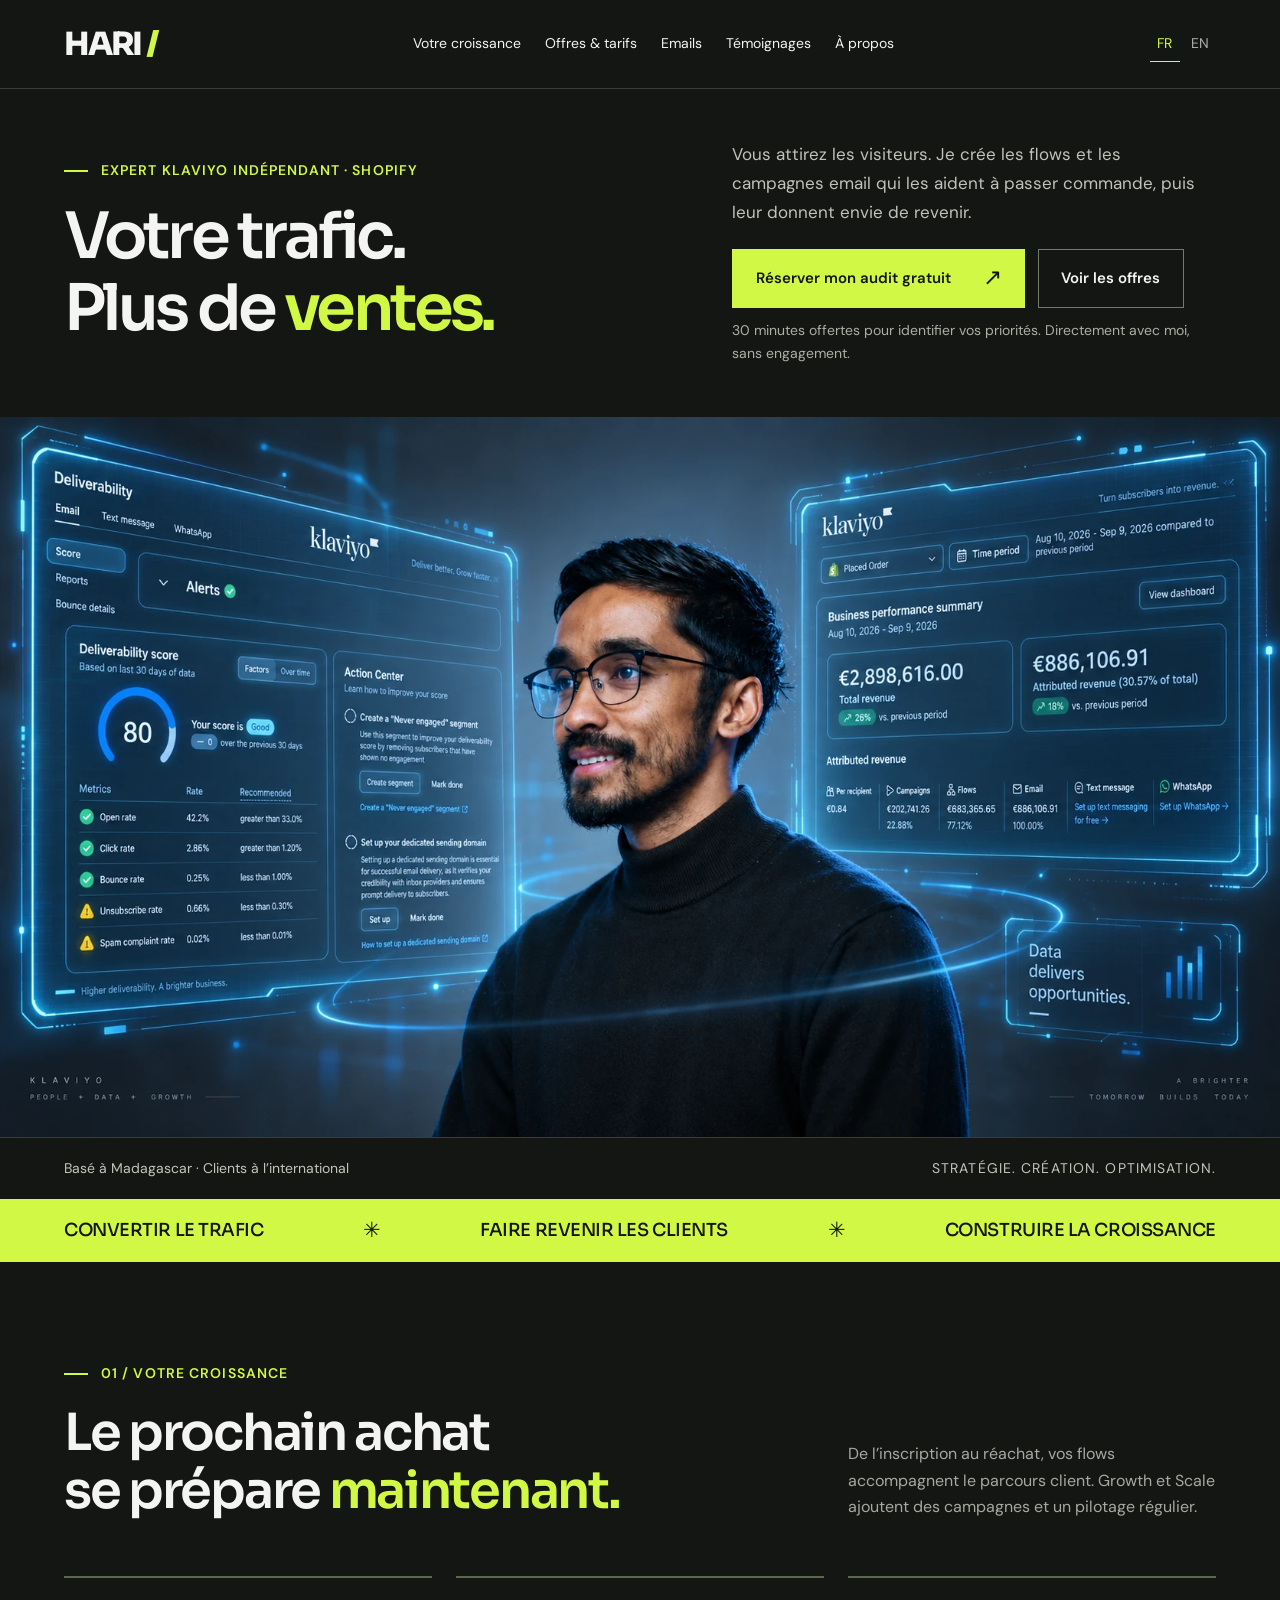
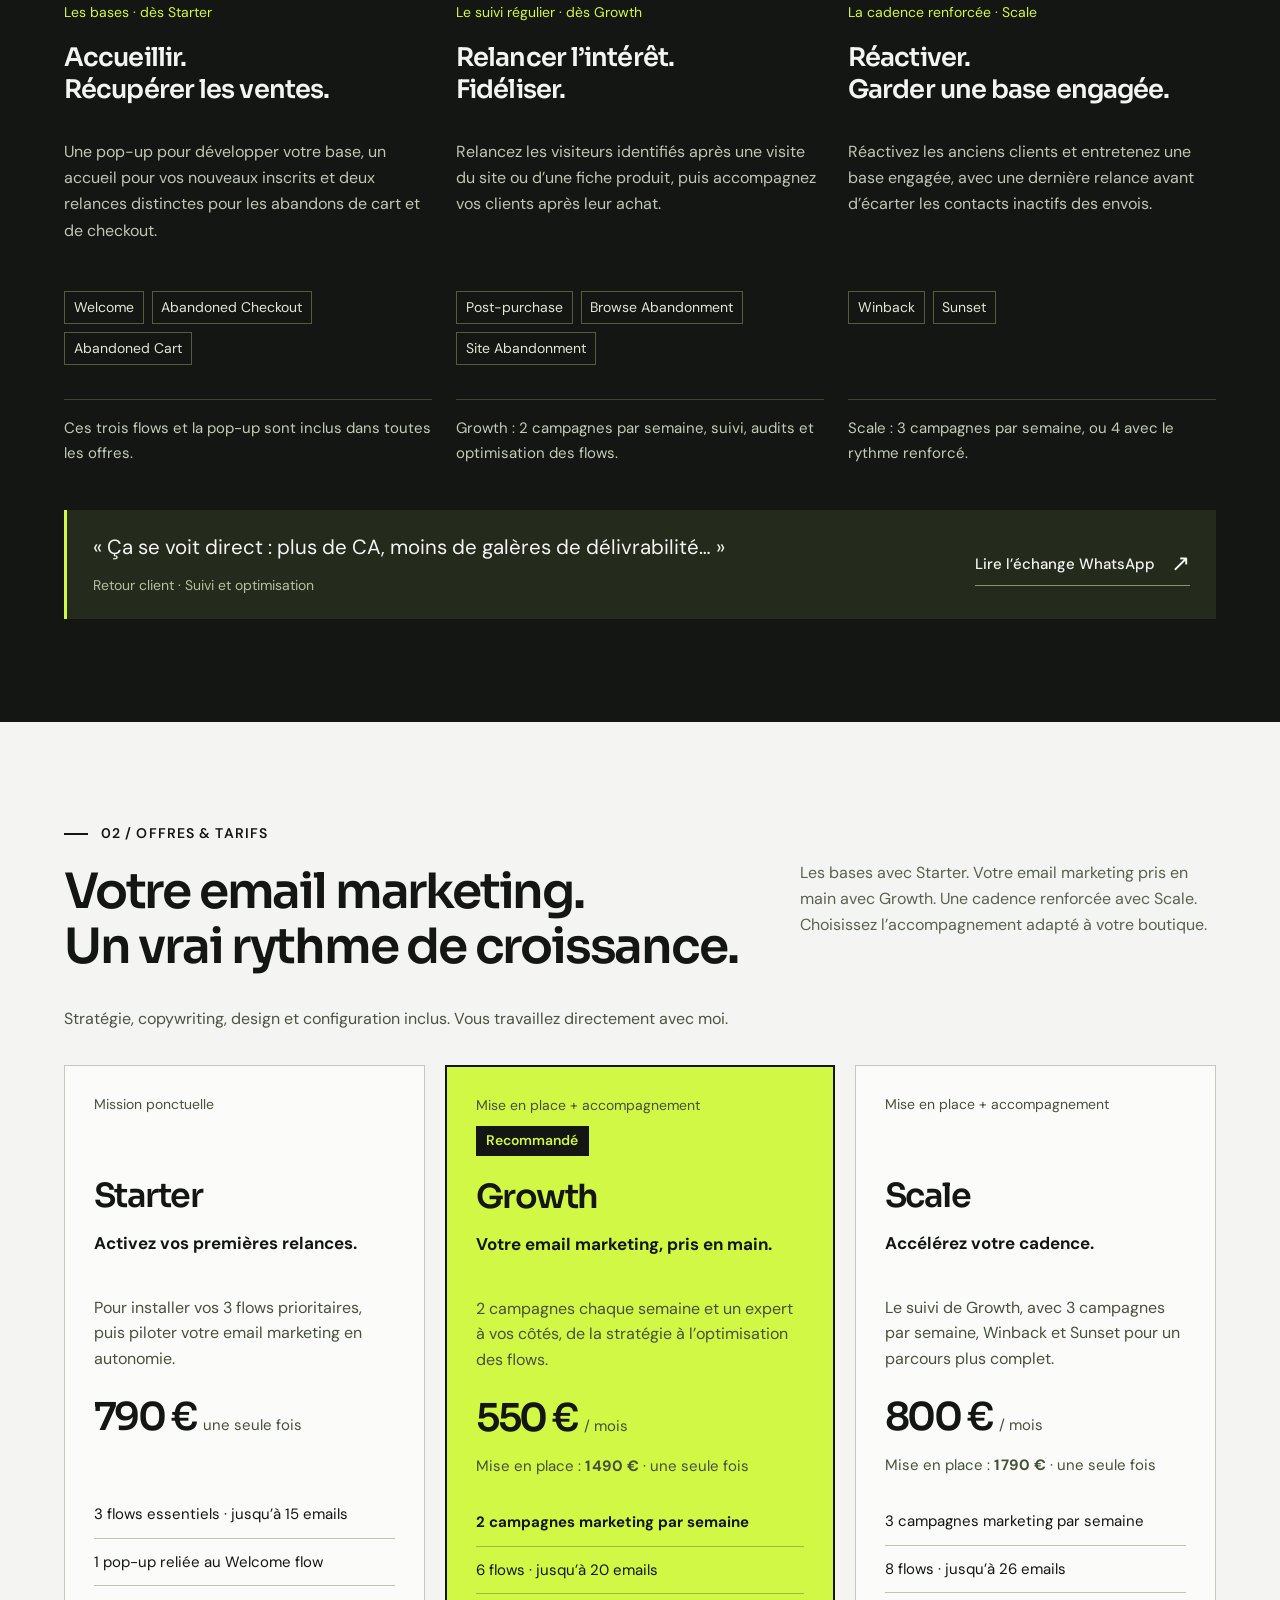
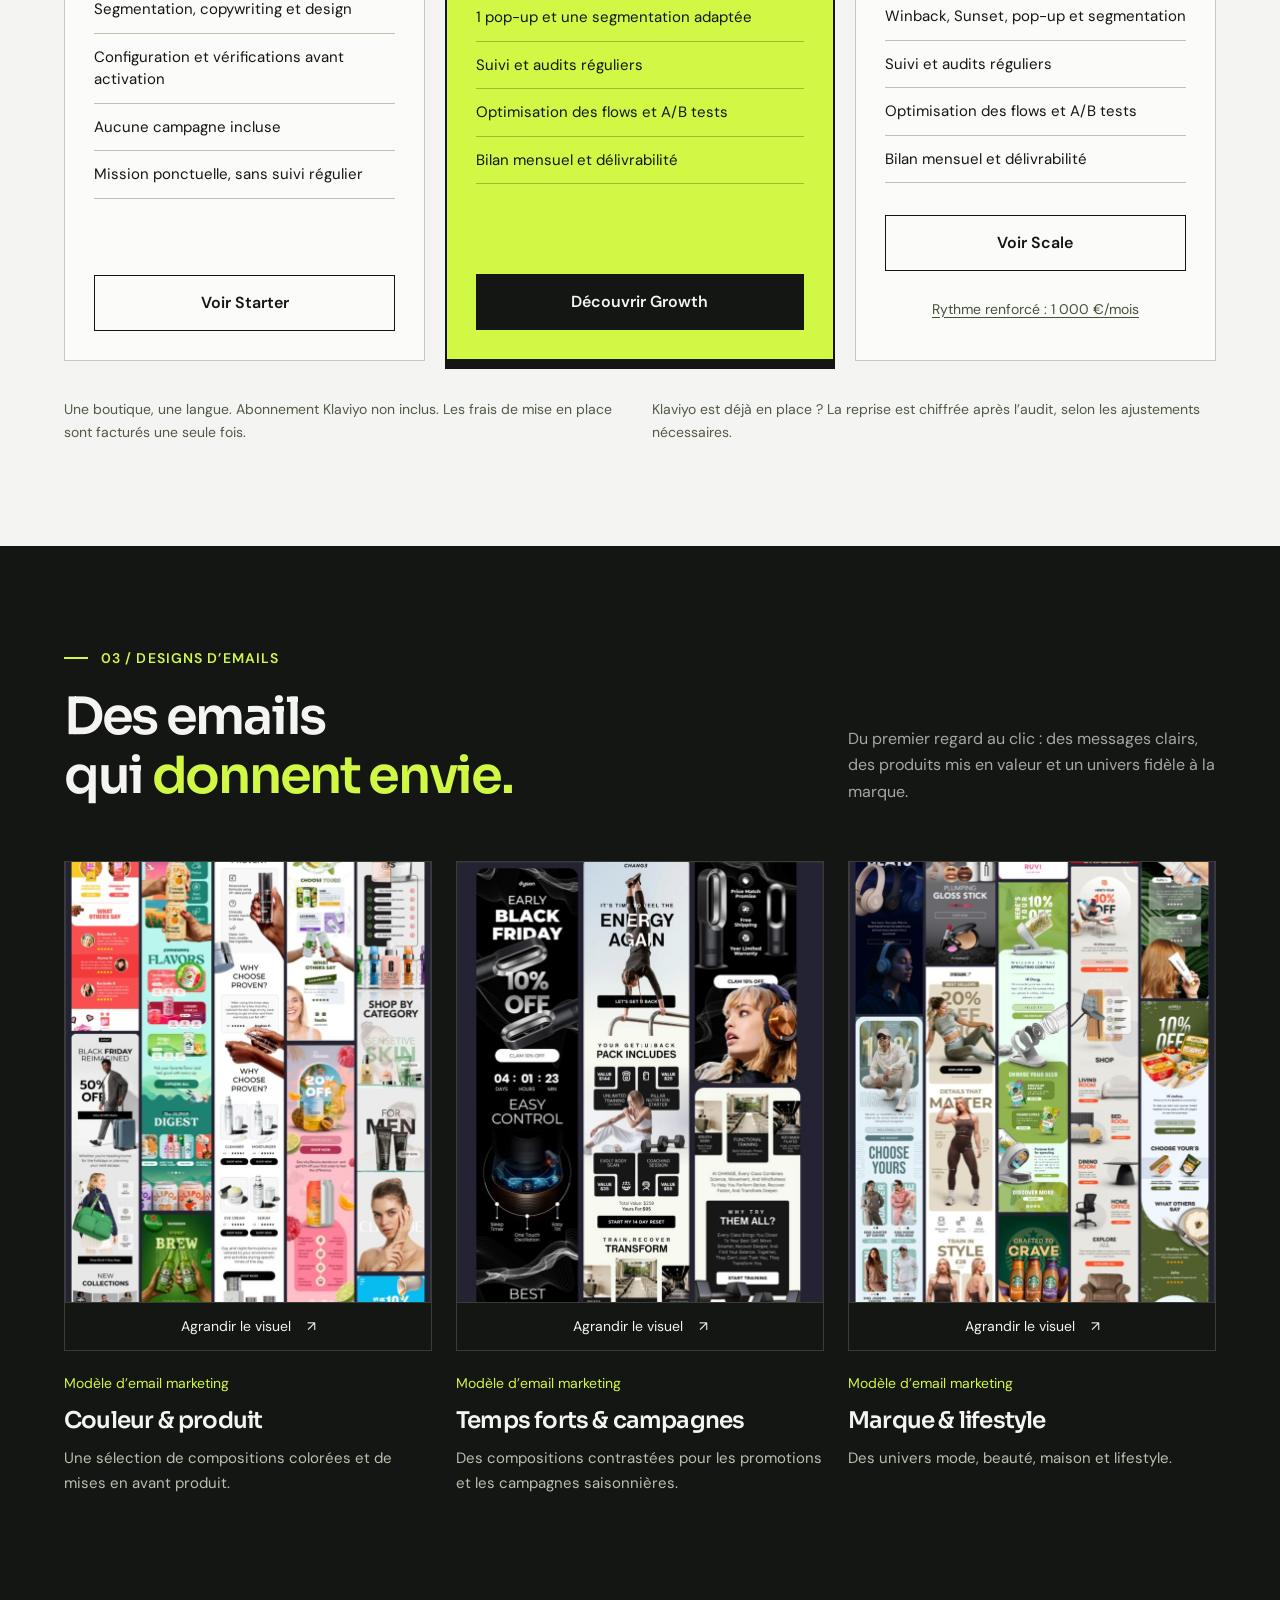
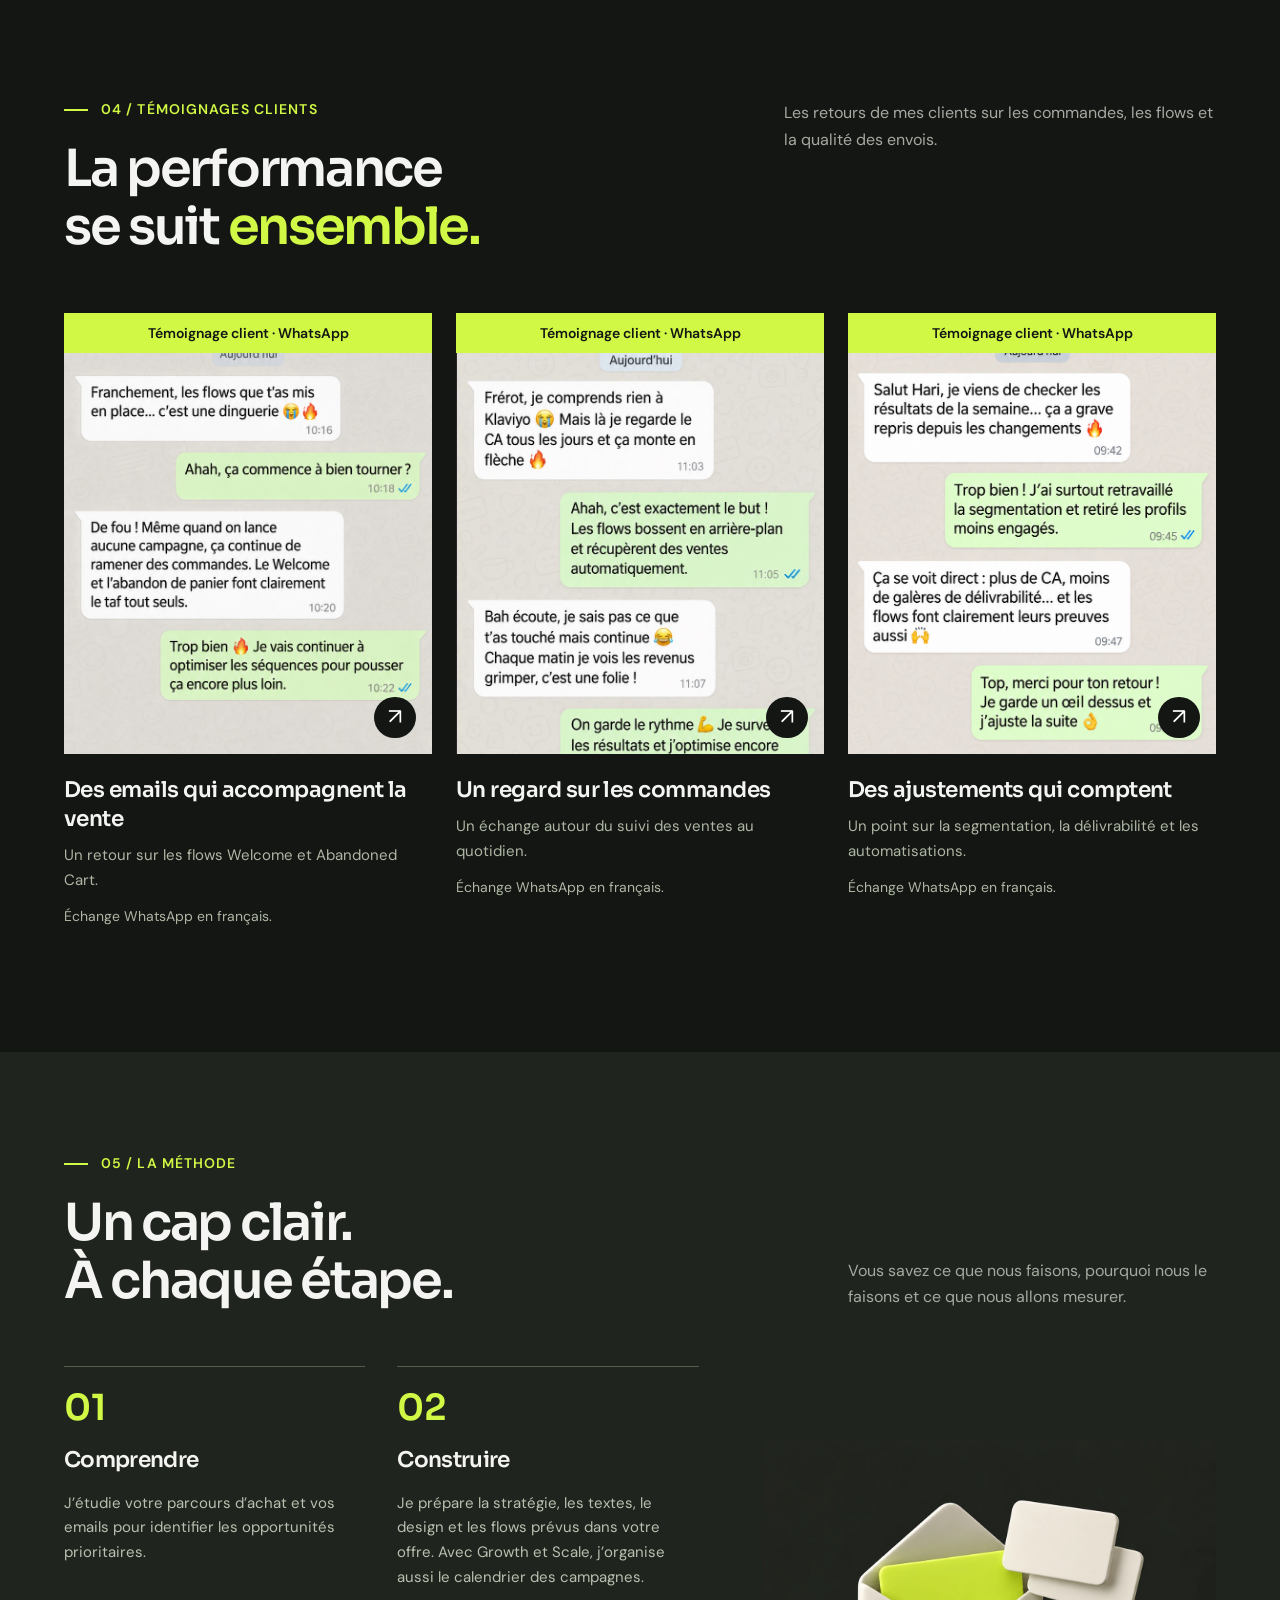
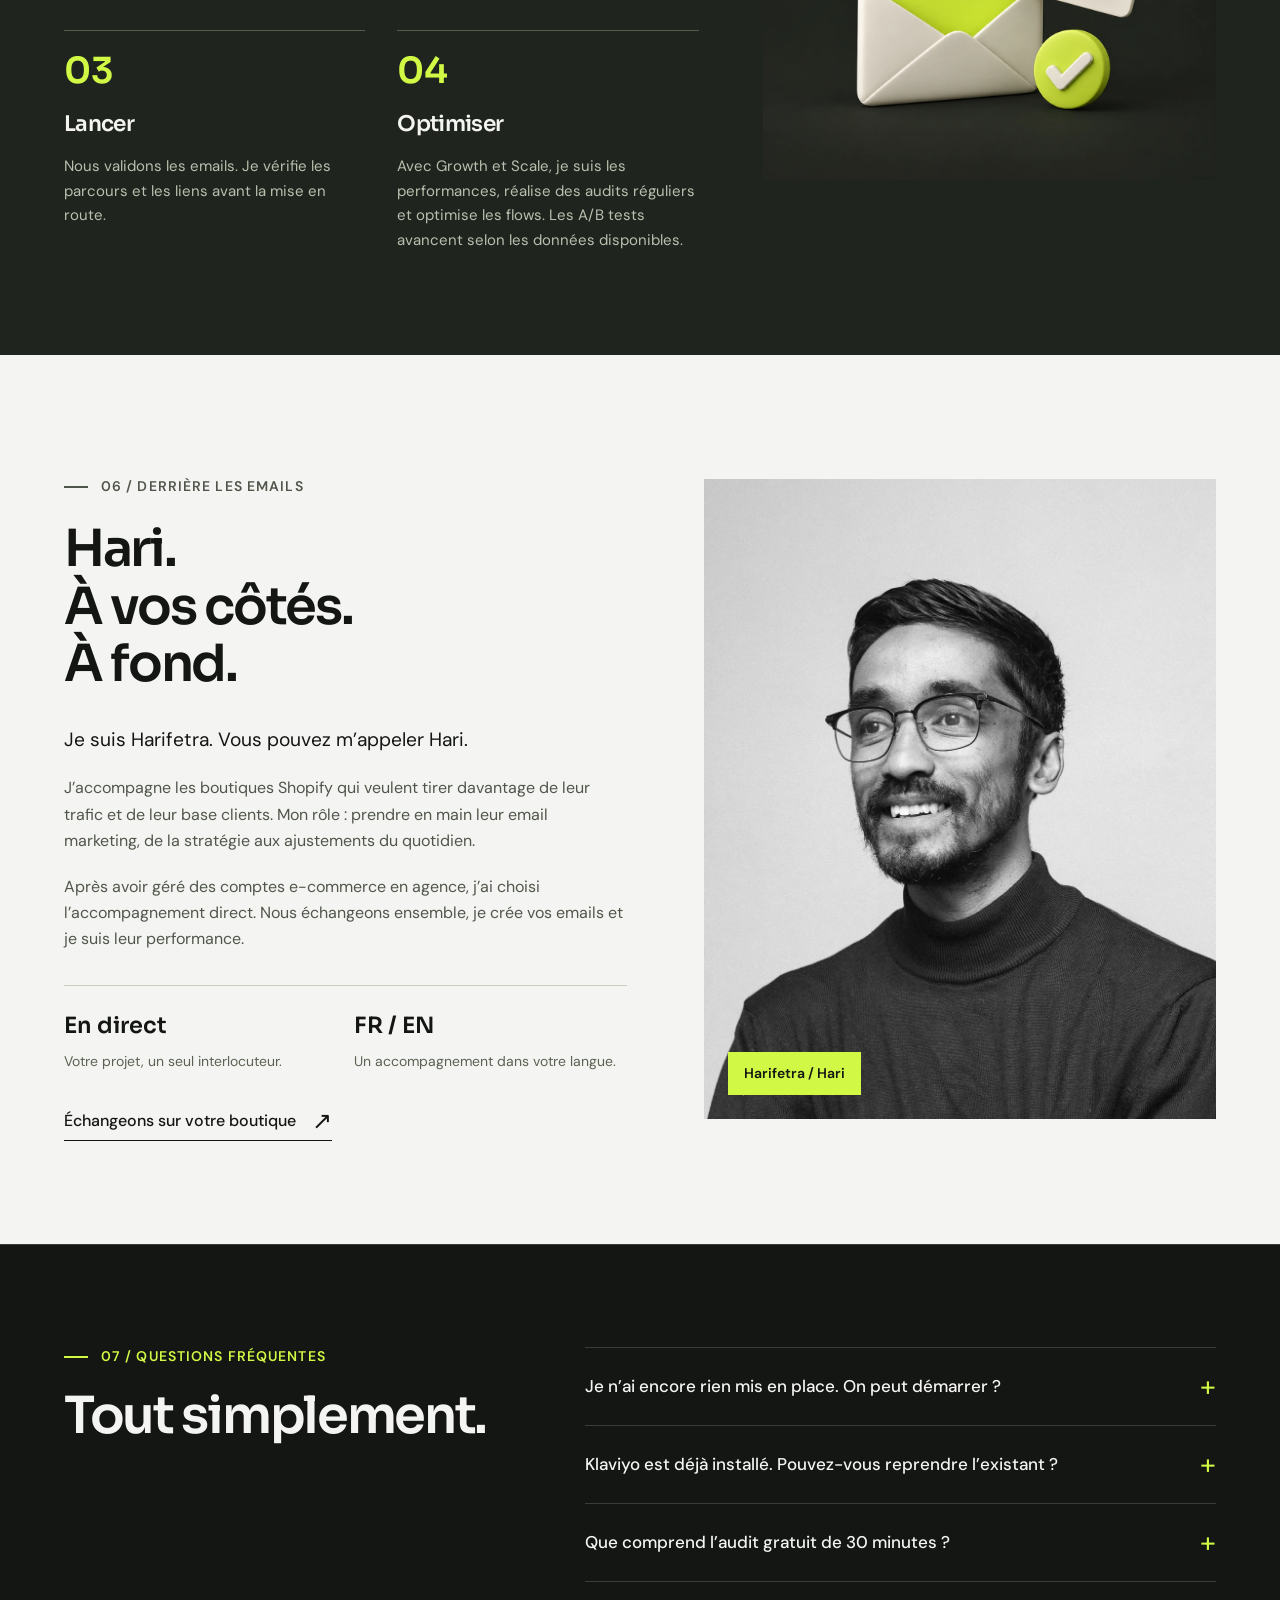
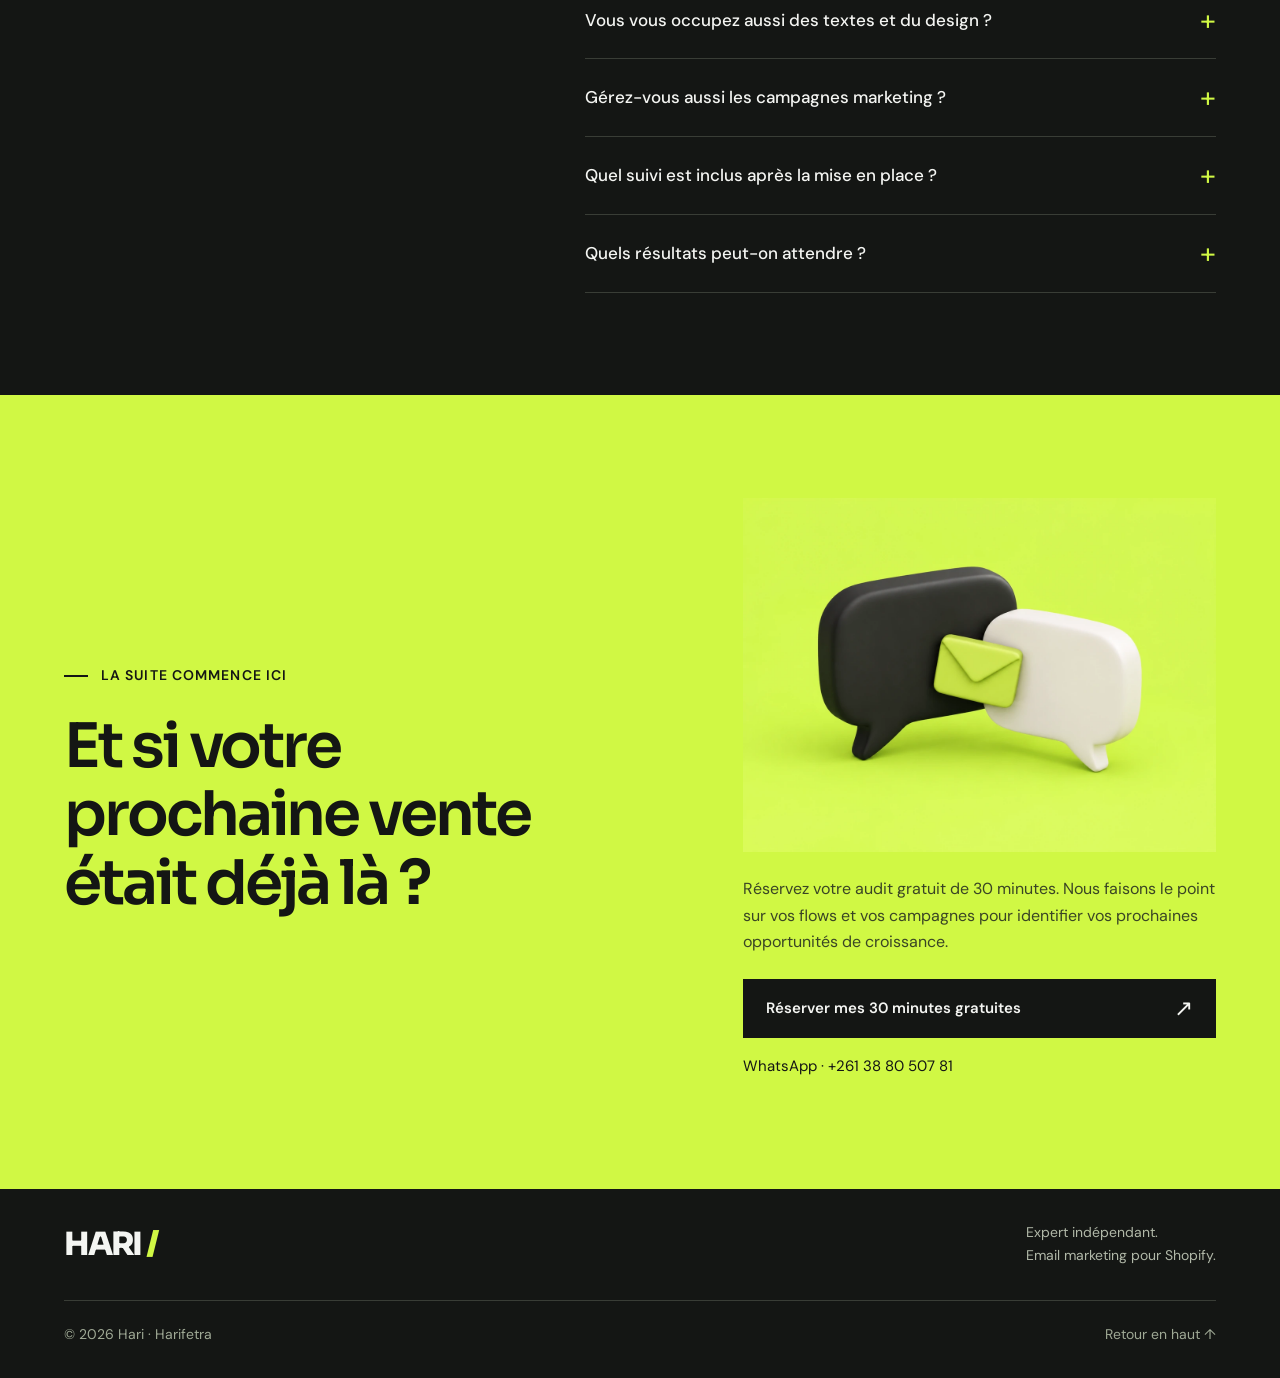
==== commit 2234823c: "Fix FR page paths for harishift.com" ====
--- a/index.html
+++ b/index.html
@@ -2,15 +2,15 @@
 <html lang="fr">
 <head><meta charset="utf-8"><meta name="viewport" content="width=device-width,initial-scale=1"><meta name="theme-color" content="#141614">
 <title>Hari — Plus de ventes grâce à votre email marketing</title><meta name="description" content="Votre trafic mérite de convertir. Hari, expert Klaviyo indépendant, accompagne les boutiques Shopify : emails, fidélisation et optimisation continue.">
-<link rel="canonical" href="https://rasoanaivo-prog.github.io/Expert-Klaviyo/"><link rel="alternate" hreflang="fr" href="https://rasoanaivo-prog.github.io/Expert-Klaviyo/"><link rel="alternate" hreflang="en" href="https://rasoanaivo-prog.github.io/Expert-Klaviyo/en/"><link rel="alternate" hreflang="x-default" href="https://rasoanaivo-prog.github.io/Expert-Klaviyo/">
-<meta property="og:title" content="Hari — Plus de ventes grâce à votre email marketing"><meta property="og:description" content="Votre trafic mérite de convertir. Hari, expert Klaviyo indépendant, accompagne les boutiques Shopify : emails, fidélisation et optimisation continue."><meta property="og:type" content="website"><meta property="og:url" content="https://rasoanaivo-prog.github.io/Expert-Klaviyo/"><meta property="og:locale" content="fr_FR">
-<link rel="icon" href="/Expert-Klaviyo/assets/favicon.svg" type="image/svg+xml"><link rel="stylesheet" href="/Expert-Klaviyo/assets/style.css?v=40b8de5b4f"><link rel="stylesheet" href="/Expert-Klaviyo/assets/media.css?v=40b8de5b4f"><link rel="stylesheet" href="/Expert-Klaviyo/assets/refresh.css?v=40b8de5b4f"><link rel="stylesheet" href="/Expert-Klaviyo/assets/offers.css?v=1e666e2a13"><link rel="preload" as="image" href="/Expert-Klaviyo/assets/hari-banner.webp"><script src="/Expert-Klaviyo/assets/app.js?v=40b8de5b4f" defer></script><script src="/Expert-Klaviyo/assets/offers.js?v=1e666e2a13" defer></script></head>
+<link rel="canonical" href="https://harishift.com/"><link rel="alternate" hreflang="fr" href="https://harishift.com/"><link rel="alternate" hreflang="en" href="https://harishift.com/en/"><link rel="alternate" hreflang="x-default" href="https://harishift.com/">
+<meta property="og:title" content="Hari — Plus de ventes grâce à votre email marketing"><meta property="og:description" content="Votre trafic mérite de convertir. Hari, expert Klaviyo indépendant, accompagne les boutiques Shopify : emails, fidélisation et optimisation continue."><meta property="og:type" content="website"><meta property="og:url" content="https://harishift.com/"><meta property="og:locale" content="fr_FR">
+<link rel="icon" href="/assets/favicon.svg" type="image/svg+xml"><link rel="stylesheet" href="/assets/style.css?v=40b8de5b4f"><link rel="stylesheet" href="/assets/media.css?v=40b8de5b4f"><link rel="stylesheet" href="/assets/refresh.css?v=40b8de5b4f"><link rel="stylesheet" href="/assets/offers.css?v=1e666e2a13"><link rel="preload" as="image" href="/assets/hari-banner.webp"><script src="/assets/app.js?v=40b8de5b4f" defer></script><script src="/assets/offers.js?v=1e666e2a13" defer></script></head>
 <body id="top"><a class="skip" href="#main">Aller au contenu</a>
-<header class="header"><div class="nav-inner wrap"><a class="brand" href="/Expert-Klaviyo/" aria-label="Accueil Hari">HARI<span> /</span></a><nav class="desktop-nav" aria-label="Navigation principale"><a href="#growth">Votre croissance</a><a href="#offers">Offres &amp; tarifs</a><a href="#designs">Emails</a><a href="#examples">Témoignages</a><a href="#about">À propos</a></nav><div class="nav-tools"><nav class="languages" aria-label="Langue"><a href="/Expert-Klaviyo/" data-language="fr" lang="fr" hreflang="fr" aria-label="Français" aria-current="page">FR</a><a href="/Expert-Klaviyo/en/" data-language="en" lang="en" hreflang="en" aria-label="English">EN</a></nav><a class="button" href="https://wa.me/261388050781?text=Bonjour%20Hari%2C%20je%20souhaite%20r%C3%A9server%20mon%20audit%20Klaviyo%20gratuit%20de%2030%20minutes.%20Voici%20le%20lien%20de%20ma%20boutique%20%3A%20" target="_blank" rel="noopener noreferrer">Audit gratuit · 30 min<span class="arrow" aria-hidden="true">↗</span></a><button class="menu-toggle" aria-label="Ouvrir ou fermer le menu" aria-expanded="false" aria-controls="mobile-nav">Menu <span aria-hidden="true">☰</span></button></div></div><nav class="mobile-nav" id="mobile-nav" hidden aria-label="Navigation mobile"><a href="#growth">Votre croissance</a><a href="#offers">Offres &amp; tarifs</a><a href="#designs">Emails</a><a href="#examples">Témoignages</a><a href="#about">À propos</a><a href="#contact">Audit gratuit · 30 min</a></nav></header>
+<header class="header"><div class="nav-inner wrap"><a class="brand" href="/" aria-label="Accueil Hari">HARI<span> /</span></a><nav class="desktop-nav" aria-label="Navigation principale"><a href="#growth">Votre croissance</a><a href="#offers">Offres &amp; tarifs</a><a href="#designs">Emails</a><a href="#examples">Témoignages</a><a href="#about">À propos</a></nav><div class="nav-tools"><nav class="languages" aria-label="Langue"><a href="/" data-language="fr" lang="fr" hreflang="fr" aria-label="Français" aria-current="page">FR</a><a href="/en/" data-language="en" lang="en" hreflang="en" aria-label="English">EN</a></nav><a class="button" href="https://wa.me/261388050781?text=Bonjour%20Hari%2C%20je%20souhaite%20r%C3%A9server%20mon%20audit%20Klaviyo%20gratuit%20de%2030%20minutes.%20Voici%20le%20lien%20de%20ma%20boutique%20%3A%20" target="_blank" rel="noopener noreferrer">Audit gratuit · 30 min<span class="arrow" aria-hidden="true">↗</span></a><button class="menu-toggle" aria-label="Ouvrir ou fermer le menu" aria-expanded="false" aria-controls="mobile-nav">Menu <span aria-hidden="true">☰</span></button></div></div><nav class="mobile-nav" id="mobile-nav" hidden aria-label="Navigation mobile"><a href="#growth">Votre croissance</a><a href="#offers">Offres &amp; tarifs</a><a href="#designs">Emails</a><a href="#examples">Témoignages</a><a href="#about">À propos</a><a href="#contact">Audit gratuit · 30 min</a></nav></header>
 <main id="main">
-<section class="hero"><div class="hero-lead wrap"><div><p class="eyebrow lime">Expert Klaviyo indépendant · Shopify</p><h1><span>Votre trafic.</span><span>Plus de <em>ventes.</em></span></h1></div><div class="hero-summary"><p class="hero-description">Vous attirez les visiteurs. Je crée les flows et les campagnes email qui les aident à passer commande, puis leur donnent envie de revenir.</p><div class="hero-actions"><a class="button" href="https://wa.me/261388050781?text=Bonjour%20Hari%2C%20je%20souhaite%20r%C3%A9server%20mon%20audit%20Klaviyo%20gratuit%20de%2030%20minutes.%20Voici%20le%20lien%20de%20ma%20boutique%20%3A%20" target="_blank" rel="noopener noreferrer">Réserver mon audit gratuit<span class="arrow" aria-hidden="true">↗</span></a><a class="button button-outline" href="#offers">Voir les offres</a></div><p class="hero-note">30 minutes offertes pour identifier vos priorités. Directement avec moi, sans engagement.</p></div></div><figure class="hero-banner"><img src="/Expert-Klaviyo/assets/hari-banner.webp" width="1672" height="941" alt="Hari entouré de tableaux de bord Klaviyo en hologrammes bleus" fetchpriority="high"></figure><div class="hero-bottom wrap"><span>Basé à Madagascar · Clients à l’international</span><span>Stratégie. Création. Optimisation.</span></div></section>
+<section class="hero"><div class="hero-lead wrap"><div><p class="eyebrow lime">Expert Klaviyo indépendant · Shopify</p><h1><span>Votre trafic.</span><span>Plus de <em>ventes.</em></span></h1></div><div class="hero-summary"><p class="hero-description">Vous attirez les visiteurs. Je crée les flows et les campagnes email qui les aident à passer commande, puis leur donnent envie de revenir.</p><div class="hero-actions"><a class="button" href="https://wa.me/261388050781?text=Bonjour%20Hari%2C%20je%20souhaite%20r%C3%A9server%20mon%20audit%20Klaviyo%20gratuit%20de%2030%20minutes.%20Voici%20le%20lien%20de%20ma%20boutique%20%3A%20" target="_blank" rel="noopener noreferrer">Réserver mon audit gratuit<span class="arrow" aria-hidden="true">↗</span></a><a class="button button-outline" href="#offers">Voir les offres</a></div><p class="hero-note">30 minutes offertes pour identifier vos priorités. Directement avec moi, sans engagement.</p></div></div><figure class="hero-banner"><img src="/assets/hari-banner.webp" width="1672" height="941" alt="Hari entouré de tableaux de bord Klaviyo en hologrammes bleus" fetchpriority="high"></figure><div class="hero-bottom wrap"><span>Basé à Madagascar · Clients à l’international</span><span>Stratégie. Création. Optimisation.</span></div></section>
 <div class="band"><span>Convertir le trafic</span><i aria-hidden="true">✳</i><span>Faire revenir les clients</span><i aria-hidden="true">✳</i><span>Construire la croissance</span></div>
-<section class="impact section wrap" id="growth"><div class="section-head reveal"><div><p class="eyebrow lime">01 / Votre croissance</p><h2>Le prochain achat<br>se prépare <span class="lime">maintenant.</span></h2></div><p>De l’inscription au réachat, vos flows accompagnent le parcours client. Growth et Scale ajoutent des campagnes et un pilotage régulier.</p></div><div class="growth-services"><article class="growth-service reveal"><p class="growth-service-label">Les bases · dès Starter</p><h3>Accueillir.<br>Récupérer les ventes.</h3><p class="growth-service-description">Une pop-up pour développer votre base, un accueil pour vos nouveaux inscrits et deux relances distinctes pour les abandons de cart et de checkout.</p><ul class="growth-flow-tags"><li>Welcome</li><li>Abandoned Checkout</li><li>Abandoned Cart</li></ul><p class="growth-service-scope">Ces trois flows et la pop-up sont inclus dans toutes les offres.</p></article><article class="growth-service reveal"><p class="growth-service-label">Le suivi régulier · dès Growth</p><h3>Relancer l’intérêt.<br>Fidéliser.</h3><p class="growth-service-description">Relancez les visiteurs identifiés après une visite du site ou d’une fiche produit, puis accompagnez vos clients après leur achat.</p><ul class="growth-flow-tags"><li>Post-purchase</li><li>Browse Abandonment</li><li>Site Abandonment</li></ul><p class="growth-service-scope">Growth : 2 campagnes par semaine, suivi, audits et optimisation des flows.</p></article><article class="growth-service reveal"><p class="growth-service-label">La cadence renforcée · Scale</p><h3>Réactiver.<br>Garder une base engagée.</h3><p class="growth-service-description">Réactivez les anciens clients et entretenez une base engagée, avec une dernière relance avant d’écarter les contacts inactifs des envois.</p><ul class="growth-flow-tags"><li>Winback</li><li>Sunset</li></ul><p class="growth-service-scope">Scale : 3 campagnes par semaine, ou 4 avec le rythme renforcé.</p></article></div><figure class="growth-proof"><div><blockquote>« Ça se voit direct : plus de CA, moins de galères de délivrabilité… »</blockquote><figcaption>Retour client · Suivi et optimisation</figcaption></div><button class="text-link" type="button" data-proof="/Expert-Klaviyo/assets/example-1.jpg" data-proof-alt="Des ajustements qui comptent" data-transcript="#transcript-2">Lire l’échange WhatsApp<span class="arrow" aria-hidden="true">↗</span></button></figure></section>
+<section class="impact section wrap" id="growth"><div class="section-head reveal"><div><p class="eyebrow lime">01 / Votre croissance</p><h2>Le prochain achat<br>se prépare <span class="lime">maintenant.</span></h2></div><p>De l’inscription au réachat, vos flows accompagnent le parcours client. Growth et Scale ajoutent des campagnes et un pilotage régulier.</p></div><div class="growth-services"><article class="growth-service reveal"><p class="growth-service-label">Les bases · dès Starter</p><h3>Accueillir.<br>Récupérer les ventes.</h3><p class="growth-service-description">Une pop-up pour développer votre base, un accueil pour vos nouveaux inscrits et deux relances distinctes pour les abandons de cart et de checkout.</p><ul class="growth-flow-tags"><li>Welcome</li><li>Abandoned Checkout</li><li>Abandoned Cart</li></ul><p class="growth-service-scope">Ces trois flows et la pop-up sont inclus dans toutes les offres.</p></article><article class="growth-service reveal"><p class="growth-service-label">Le suivi régulier · dès Growth</p><h3>Relancer l’intérêt.<br>Fidéliser.</h3><p class="growth-service-description">Relancez les visiteurs identifiés après une visite du site ou d’une fiche produit, puis accompagnez vos clients après leur achat.</p><ul class="growth-flow-tags"><li>Post-purchase</li><li>Browse Abandonment</li><li>Site Abandonment</li></ul><p class="growth-service-scope">Growth : 2 campagnes par semaine, suivi, audits et optimisation des flows.</p></article><article class="growth-service reveal"><p class="growth-service-label">La cadence renforcée · Scale</p><h3>Réactiver.<br>Garder une base engagée.</h3><p class="growth-service-description">Réactivez les anciens clients et entretenez une base engagée, avec une dernière relance avant d’écarter les contacts inactifs des envois.</p><ul class="growth-flow-tags"><li>Winback</li><li>Sunset</li></ul><p class="growth-service-scope">Scale : 3 campagnes par semaine, ou 4 avec le rythme renforcé.</p></article></div><figure class="growth-proof"><div><blockquote>« Ça se voit direct : plus de CA, moins de galères de délivrabilité… »</blockquote><figcaption>Retour client · Suivi et optimisation</figcaption></div><button class="text-link" type="button" data-proof="/assets/example-1.jpg" data-proof-alt="Des ajustements qui comptent" data-transcript="#transcript-2">Lire l’échange WhatsApp<span class="arrow" aria-hidden="true">↗</span></button></figure></section>
 <section class="offers offers-v2 section" id="offers"><div class="wrap">
 <div class="section-head"><div><p class="eyebrow">02 / Offres &amp; tarifs</p><h2>Votre email marketing.<br>Un vrai rythme de croissance.</h2></div><p>Les bases avec Starter. Votre email marketing pris en main avec Growth. Une cadence renforcée avec Scale. Choisissez l’accompagnement adapté à votre boutique.</p></div>
 <p class="plans-common">Stratégie, copywriting, design et configuration inclus. Vous travaillez directement avec moi.</p>
@@ -70,12 +70,12 @@
 <section class="plan-detail-section"><h3>Un périmètre clair</h3><ul class=""><li>Une boutique et une langue : français ou anglais</li><li>Deux séries de corrections regroupées par livrable</li><li>Mise en place : 50 % au démarrage, 50 % à la livraison</li><li>L’abonnement Klaviyo reste à votre charge</li></ul><p>La mensualité commence au démarrage de la gestion des campagnes. Les nouveaux flows, les langues supplémentaires et les grosses opérations commerciales, comme Black Friday, font l’objet d’un devis distinct.</p></section>
 <div class="plan-next"><h3>Commençons par votre boutique.</h3><p>Envoyez-moi son lien sur WhatsApp. Nous vérifierons ensemble si cette offre correspond à vos priorités.</p><a class="plan-button plan-button-primary" href="https://wa.me/261388050781?text=Bonjour%20Hari%2C%20l%E2%80%99offre%20Scale%20renforc%C3%A9%20m%E2%80%99int%C3%A9resse.%20Je%20souhaite%20en%20discuter%20avec%20vous.%20Voici%20le%20lien%20de%20ma%20boutique%20%3A%20" target="_blank" rel="noopener noreferrer">Discuter de Scale renforcé</a><a class="plan-audit-link" href="https://wa.me/261388050781?text=Bonjour%20Hari%2C%20je%20souhaite%20un%20audit%20gratuit%20de%2030%20minutes%20pour%20savoir%20si%20l%E2%80%99offre%20Scale%20renforc%C3%A9%20convient%20%C3%A0%20ma%20boutique.%20Voici%20son%20lien%20%3A%20" target="_blank" rel="noopener noreferrer">Demander l’audit gratuit de 30 minutes</a></div>
 </div></dialog></section>
-<section class="designs section wrap" id="designs"><div class="section-head reveal"><div><p class="eyebrow lime">03 / Designs d’emails</p><h2>Des emails<br>qui <span class="lime">donnent envie.</span></h2></div><p>Du premier regard au clic : des messages clairs, des produits mis en valeur et un univers fidèle à la marque.</p></div><div class="design-grid"><figure class="design-card reveal"><button class="media-image" data-proof="/Expert-Klaviyo/assets/design-cpg.jpeg" data-transcript="#media-design-0" data-modal-label="Modèle d’email marketing" data-view="design" aria-label="Agrandir le visuel — Couleur &amp; produit"><img src="/Expert-Klaviyo/assets/design-cpg.jpeg" alt="Modèle d’email marketing — Couleur &amp; produit" width="736" height="1472" loading="lazy"><span class="media-zoom">Agrandir le visuel <span aria-hidden="true">↗</span></span></button><figcaption><span>Modèle d’email marketing</span><h3>Couleur &amp; produit</h3><p>Une sélection de compositions colorées et de mises en avant produit.</p></figcaption></figure><figure class="design-card reveal"><button class="media-image" data-proof="/Expert-Klaviyo/assets/design-campaigns.jpeg" data-transcript="#media-design-1" data-modal-label="Modèle d’email marketing" data-view="design" aria-label="Agrandir le visuel — Temps forts &amp; campagnes"><img src="/Expert-Klaviyo/assets/design-campaigns.jpeg" alt="Modèle d’email marketing — Temps forts &amp; campagnes" width="736" height="1173" loading="lazy"><span class="media-zoom">Agrandir le visuel <span aria-hidden="true">↗</span></span></button><figcaption><span>Modèle d’email marketing</span><h3>Temps forts &amp; campagnes</h3><p>Des compositions contrastées pour les promotions et les campagnes saisonnières.</p></figcaption></figure><figure class="design-card reveal"><button class="media-image" data-proof="/Expert-Klaviyo/assets/design-lifestyle.jpeg" data-transcript="#media-design-2" data-modal-label="Modèle d’email marketing" data-view="design" aria-label="Agrandir le visuel — Marque &amp; lifestyle"><img src="/Expert-Klaviyo/assets/design-lifestyle.jpeg" alt="Modèle d’email marketing — Marque &amp; lifestyle" width="736" height="1472" loading="lazy"><span class="media-zoom">Agrandir le visuel <span aria-hidden="true">↗</span></span></button><figcaption><span>Modèle d’email marketing</span><h3>Marque &amp; lifestyle</h3><p>Des univers mode, beauté, maison et lifestyle.</p></figcaption></figure></div></section>
-<section class="examples section wrap" id="examples"><div class="section-head reveal"><div><p class="eyebrow lime">04 / Témoignages clients</p><h2>La performance<br>se suit <span class="lime">ensemble.</span></h2></div><p>Les retours de mes clients sur les commandes, les flows et la qualité des envois.</p></div><div class="example-grid"><figure class="example-card reveal"><button class="example-image" data-proof="/Expert-Klaviyo/assets/example-2.jpg" data-transcript="#transcript-0" aria-label="Agrandir le témoignage: Des emails qui accompagnent la vente"><img src="/Expert-Klaviyo/assets/example-2.jpg" alt="Témoignage client · WhatsApp — Des emails qui accompagnent la vente" width="774" height="1200" loading="lazy"><span class="demo-label">Témoignage client · WhatsApp</span><span class="zoom-label" aria-hidden="true">↗</span></button><figcaption><strong>Des emails qui accompagnent la vente</strong><p>Un retour sur les flows Welcome et Abandoned Cart.</p><span class="example-source">Échange WhatsApp en français.</span></figcaption></figure><figure class="example-card reveal"><button class="example-image" data-proof="/Expert-Klaviyo/assets/example-3.jpg" data-transcript="#transcript-1" aria-label="Agrandir le témoignage: Un regard sur les commandes"><img src="/Expert-Klaviyo/assets/example-3.jpg" alt="Témoignage client · WhatsApp — Un regard sur les commandes" width="774" height="1200" loading="lazy"><span class="demo-label">Témoignage client · WhatsApp</span><span class="zoom-label" aria-hidden="true">↗</span></button><figcaption><strong>Un regard sur les commandes</strong><p>Un échange autour du suivi des ventes au quotidien.</p><span class="example-source">Échange WhatsApp en français.</span></figcaption></figure><figure class="example-card reveal"><button class="example-image" data-proof="/Expert-Klaviyo/assets/example-1.jpg" data-transcript="#transcript-2" aria-label="Agrandir le témoignage: Des ajustements qui comptent"><img src="/Expert-Klaviyo/assets/example-1.jpg" alt="Témoignage client · WhatsApp — Des ajustements qui comptent" width="774" height="1200" loading="lazy"><span class="demo-label">Témoignage client · WhatsApp</span><span class="zoom-label" aria-hidden="true">↗</span></button><figcaption><strong>Des ajustements qui comptent</strong><p>Un point sur la segmentation, la délivrabilité et les automatisations.</p><span class="example-source">Échange WhatsApp en français.</span></figcaption></figure></div></section>
-<section class="method section" id="approach"><div class="wrap"><div class="section-head reveal"><div><p class="eyebrow lime">05 / La méthode</p><h2>Un cap clair.<br>À chaque étape.</h2></div><p>Vous savez ce que nous faisons, pourquoi nous le faisons et ce que nous allons mesurer.</p></div><div class="method-layout"><div class="method-grid"><article class="step reveal"><span class="step-index">01</span><h3>Comprendre</h3><p>J’étudie votre parcours d’achat et vos emails pour identifier les opportunités prioritaires.</p></article><article class="step reveal"><span class="step-index">02</span><h3>Construire</h3><p>Je prépare la stratégie, les textes, le design et les flows prévus dans votre offre. Avec Growth et Scale, j’organise aussi le calendrier des campagnes.</p></article><article class="step reveal"><span class="step-index">03</span><h3>Lancer</h3><p>Nous validons les emails. Je vérifie les parcours et les liens avant la mise en route.</p></article><article class="step reveal"><span class="step-index">04</span><h3>Optimiser</h3><p>Avec Growth et Scale, je suis les performances, réalise des audits réguliers et optimise les flows. Les A/B tests avancent selon les données disponibles.</p></article></div><figure class="method-illustration reveal"><img src="/Expert-Klaviyo/assets/email-method-illustration.webp" width="1200" height="900" alt="Illustration d’une enveloppe et de messages organisés pour la stratégie email" loading="lazy"></figure></div></div></section>
-<section class="about section" id="about"><div class="about-grid wrap"><figure class="about-photo reveal"><img src="/Expert-Klaviyo/assets/hari-about.webp" width="1368" height="1824" alt="Portrait professionnel de Hari" loading="lazy"><figcaption class="photo-tag">Harifetra / Hari</figcaption></figure><div class="about-copy reveal"><p class="eyebrow">06 / Derrière les emails</p><h2>Hari.<br>À vos côtés.<br><span>À fond.</span></h2><p class="lead">Je suis Harifetra. Vous pouvez m’appeler Hari.</p><p>J’accompagne les boutiques Shopify qui veulent tirer davantage de leur trafic et de leur base clients. Mon rôle : prendre en main leur email marketing, de la stratégie aux ajustements du quotidien.</p><p>Après avoir géré des comptes e-commerce en agence, j’ai choisi l’accompagnement direct. Nous échangeons ensemble, je crée vos emails et je suis leur performance.</p><div class="facts"><div><strong>En direct</strong><span>Votre projet, un seul interlocuteur.</span></div><div><strong>FR / EN</strong><span>Un accompagnement dans votre langue.</span></div></div><a class="text-link" href="https://wa.me/261388050781?text=Bonjour%20Hari%2C%20je%20souhaite%20r%C3%A9server%20mon%20audit%20Klaviyo%20gratuit%20de%2030%20minutes.%20Voici%20le%20lien%20de%20ma%20boutique%20%3A%20" target="_blank" rel="noopener noreferrer">Échangeons sur votre boutique<span class="arrow" aria-hidden="true">↗</span></a></div></div></section>
+<section class="designs section wrap" id="designs"><div class="section-head reveal"><div><p class="eyebrow lime">03 / Designs d’emails</p><h2>Des emails<br>qui <span class="lime">donnent envie.</span></h2></div><p>Du premier regard au clic : des messages clairs, des produits mis en valeur et un univers fidèle à la marque.</p></div><div class="design-grid"><figure class="design-card reveal"><button class="media-image" data-proof="/assets/design-cpg.jpeg" data-transcript="#media-design-0" data-modal-label="Modèle d’email marketing" data-view="design" aria-label="Agrandir le visuel — Couleur &amp; produit"><img src="/assets/design-cpg.jpeg" alt="Modèle d’email marketing — Couleur &amp; produit" width="736" height="1472" loading="lazy"><span class="media-zoom">Agrandir le visuel <span aria-hidden="true">↗</span></span></button><figcaption><span>Modèle d’email marketing</span><h3>Couleur &amp; produit</h3><p>Une sélection de compositions colorées et de mises en avant produit.</p></figcaption></figure><figure class="design-card reveal"><button class="media-image" data-proof="/assets/design-campaigns.jpeg" data-transcript="#media-design-1" data-modal-label="Modèle d’email marketing" data-view="design" aria-label="Agrandir le visuel — Temps forts &amp; campagnes"><img src="/assets/design-campaigns.jpeg" alt="Modèle d’email marketing — Temps forts &amp; campagnes" width="736" height="1173" loading="lazy"><span class="media-zoom">Agrandir le visuel <span aria-hidden="true">↗</span></span></button><figcaption><span>Modèle d’email marketing</span><h3>Temps forts &amp; campagnes</h3><p>Des compositions contrastées pour les promotions et les campagnes saisonnières.</p></figcaption></figure><figure class="design-card reveal"><button class="media-image" data-proof="/assets/design-lifestyle.jpeg" data-transcript="#media-design-2" data-modal-label="Modèle d’email marketing" data-view="design" aria-label="Agrandir le visuel — Marque &amp; lifestyle"><img src="/assets/design-lifestyle.jpeg" alt="Modèle d’email marketing — Marque &amp; lifestyle" width="736" height="1472" loading="lazy"><span class="media-zoom">Agrandir le visuel <span aria-hidden="true">↗</span></span></button><figcaption><span>Modèle d’email marketing</span><h3>Marque &amp; lifestyle</h3><p>Des univers mode, beauté, maison et lifestyle.</p></figcaption></figure></div></section>
+<section class="examples section wrap" id="examples"><div class="section-head reveal"><div><p class="eyebrow lime">04 / Témoignages clients</p><h2>La performance<br>se suit <span class="lime">ensemble.</span></h2></div><p>Les retours de mes clients sur les commandes, les flows et la qualité des envois.</p></div><div class="example-grid"><figure class="example-card reveal"><button class="example-image" data-proof="/assets/example-2.jpg" data-transcript="#transcript-0" aria-label="Agrandir le témoignage: Des emails qui accompagnent la vente"><img src="/assets/example-2.jpg" alt="Témoignage client · WhatsApp — Des emails qui accompagnent la vente" width="774" height="1200" loading="lazy"><span class="demo-label">Témoignage client · WhatsApp</span><span class="zoom-label" aria-hidden="true">↗</span></button><figcaption><strong>Des emails qui accompagnent la vente</strong><p>Un retour sur les flows Welcome et Abandoned Cart.</p><span class="example-source">Échange WhatsApp en français.</span></figcaption></figure><figure class="example-card reveal"><button class="example-image" data-proof="/assets/example-3.jpg" data-transcript="#transcript-1" aria-label="Agrandir le témoignage: Un regard sur les commandes"><img src="/assets/example-3.jpg" alt="Témoignage client · WhatsApp — Un regard sur les commandes" width="774" height="1200" loading="lazy"><span class="demo-label">Témoignage client · WhatsApp</span><span class="zoom-label" aria-hidden="true">↗</span></button><figcaption><strong>Un regard sur les commandes</strong><p>Un échange autour du suivi des ventes au quotidien.</p><span class="example-source">Échange WhatsApp en français.</span></figcaption></figure><figure class="example-card reveal"><button class="example-image" data-proof="/assets/example-1.jpg" data-transcript="#transcript-2" aria-label="Agrandir le témoignage: Des ajustements qui comptent"><img src="/assets/example-1.jpg" alt="Témoignage client · WhatsApp — Des ajustements qui comptent" width="774" height="1200" loading="lazy"><span class="demo-label">Témoignage client · WhatsApp</span><span class="zoom-label" aria-hidden="true">↗</span></button><figcaption><strong>Des ajustements qui comptent</strong><p>Un point sur la segmentation, la délivrabilité et les automatisations.</p><span class="example-source">Échange WhatsApp en français.</span></figcaption></figure></div></section>
+<section class="method section" id="approach"><div class="wrap"><div class="section-head reveal"><div><p class="eyebrow lime">05 / La méthode</p><h2>Un cap clair.<br>À chaque étape.</h2></div><p>Vous savez ce que nous faisons, pourquoi nous le faisons et ce que nous allons mesurer.</p></div><div class="method-layout"><div class="method-grid"><article class="step reveal"><span class="step-index">01</span><h3>Comprendre</h3><p>J’étudie votre parcours d’achat et vos emails pour identifier les opportunités prioritaires.</p></article><article class="step reveal"><span class="step-index">02</span><h3>Construire</h3><p>Je prépare la stratégie, les textes, le design et les flows prévus dans votre offre. Avec Growth et Scale, j’organise aussi le calendrier des campagnes.</p></article><article class="step reveal"><span class="step-index">03</span><h3>Lancer</h3><p>Nous validons les emails. Je vérifie les parcours et les liens avant la mise en route.</p></article><article class="step reveal"><span class="step-index">04</span><h3>Optimiser</h3><p>Avec Growth et Scale, je suis les performances, réalise des audits réguliers et optimise les flows. Les A/B tests avancent selon les données disponibles.</p></article></div><figure class="method-illustration reveal"><img src="/assets/email-method-illustration.webp" width="1200" height="900" alt="Illustration d’une enveloppe et de messages organisés pour la stratégie email" loading="lazy"></figure></div></div></section>
+<section class="about section" id="about"><div class="about-grid wrap"><figure class="about-photo reveal"><img src="/assets/hari-about.webp" width="1368" height="1824" alt="Portrait professionnel de Hari" loading="lazy"><figcaption class="photo-tag">Harifetra / Hari</figcaption></figure><div class="about-copy reveal"><p class="eyebrow">06 / Derrière les emails</p><h2>Hari.<br>À vos côtés.<br><span>À fond.</span></h2><p class="lead">Je suis Harifetra. Vous pouvez m’appeler Hari.</p><p>J’accompagne les boutiques Shopify qui veulent tirer davantage de leur trafic et de leur base clients. Mon rôle : prendre en main leur email marketing, de la stratégie aux ajustements du quotidien.</p><p>Après avoir géré des comptes e-commerce en agence, j’ai choisi l’accompagnement direct. Nous échangeons ensemble, je crée vos emails et je suis leur performance.</p><div class="facts"><div><strong>En direct</strong><span>Votre projet, un seul interlocuteur.</span></div><div><strong>FR / EN</strong><span>Un accompagnement dans votre langue.</span></div></div><a class="text-link" href="https://wa.me/261388050781?text=Bonjour%20Hari%2C%20je%20souhaite%20r%C3%A9server%20mon%20audit%20Klaviyo%20gratuit%20de%2030%20minutes.%20Voici%20le%20lien%20de%20ma%20boutique%20%3A%20" target="_blank" rel="noopener noreferrer">Échangeons sur votre boutique<span class="arrow" aria-hidden="true">↗</span></a></div></div></section>
 <section class="faq section wrap" id="faq"><div class="faq-grid"><div class="reveal"><p class="eyebrow lime">07 / Questions fréquentes</p><h2>Tout simplement.</h2></div><div><details><summary>Je n’ai encore rien mis en place. On peut démarrer ?</summary><p>Oui. Nous partons de votre boutique et de vos objectifs pour définir les premières actions utiles. Je peux prendre en charge la mise en place de Klaviyo et des emails qui accompagnent votre parcours client.</p></details><details><summary>Klaviyo est déjà installé. Pouvez-vous reprendre l’existant ?</summary><p>Oui. Je commence par examiner ce qui existe, ce qui fonctionne et ce qui mérite d’être corrigé. Nous priorisons ensuite les améliorations en fonction de votre situation.</p></details><details><summary>Que comprend l’audit gratuit de 30 minutes ?</summary><p>Nous échangeons pendant 30 minutes sur votre boutique, vos flows, vos campagnes et votre délivrabilité pour identifier les priorités et les prochaines actions. Cet audit est gratuit et sans engagement. Les audits réguliers et les optimisations font ensuite partie de l’accompagnement Growth ou Scale.</p></details><details><summary>Vous vous occupez aussi des textes et du design ?</summary><p>Oui. Je travaille la stratégie, les textes, le design et la configuration. Les livrables exacts et les validations nécessaires sont précisés dans la proposition.</p></details><details><summary>Gérez-vous aussi les campagnes marketing ?</summary><p>Oui. Growth comprend 2 campagnes par semaine, Scale 3, et Scale renforcé 4. Je prends en charge le calendrier marketing, la segmentation, le copywriting, le design et la programmation. Starter couvre uniquement la mise en place des flows et de la pop-up. Les grosses opérations commerciales, comme Black Friday, font l’objet d’un devis distinct.</p></details><details><summary>Quel suivi est inclus après la mise en place ?</summary><p>Growth et Scale comprennent le suivi des performances et de la délivrabilité, des audits réguliers, des optimisations des flows selon leur efficacité et des A/B tests lorsque les données permettent de comparer les résultats. Un bilan mensuel fixe les prochaines priorités. Starter est une mission ponctuelle, sans suivi ni optimisation récurrents.</p></details><details><summary>Quels résultats peut-on attendre ?</summary><p>L’objectif est de mieux convertir et fidéliser. Les résultats dépendent notamment du trafic, de l’offre, de la base clients et de la situation de départ. Nous suivons les ventes attribuées, les clics et la qualité des envois, sans promettre un pourcentage universel.</p></details></div></div></section>
-<section class="contact section" id="contact"><div class="wrap contact-grid"><div class="reveal"><p class="eyebrow">La suite commence ici</p><h2>Et si votre<br>prochaine vente<br>était <em>déjà là ?</em></h2></div><div class="contact-right"><img class="contact-illustration" src="/Expert-Klaviyo/assets/contact-illustration.webp" width="1200" height="900" alt="Illustration de bulles de discussion et d’une enveloppe" loading="lazy"><p>Réservez votre audit gratuit de 30 minutes. Nous faisons le point sur vos flows et vos campagnes pour identifier vos prochaines opportunités de croissance.</p><a class="button dark" href="https://wa.me/261388050781?text=Bonjour%20Hari%2C%20je%20souhaite%20r%C3%A9server%20mon%20audit%20Klaviyo%20gratuit%20de%2030%20minutes.%20Voici%20le%20lien%20de%20ma%20boutique%20%3A%20" target="_blank" rel="noopener noreferrer">Réserver mes 30 minutes gratuites<span class="arrow" aria-hidden="true">↗</span></a><a class="contact-number" href="https://wa.me/261388050781" target="_blank" rel="noopener noreferrer">WhatsApp · +261 38 80 507 81</a></div></div></section>
+<section class="contact section" id="contact"><div class="wrap contact-grid"><div class="reveal"><p class="eyebrow">La suite commence ici</p><h2>Et si votre<br>prochaine vente<br>était <em>déjà là ?</em></h2></div><div class="contact-right"><img class="contact-illustration" src="/assets/contact-illustration.webp" width="1200" height="900" alt="Illustration de bulles de discussion et d’une enveloppe" loading="lazy"><p>Réservez votre audit gratuit de 30 minutes. Nous faisons le point sur vos flows et vos campagnes pour identifier vos prochaines opportunités de croissance.</p><a class="button dark" href="https://wa.me/261388050781?text=Bonjour%20Hari%2C%20je%20souhaite%20r%C3%A9server%20mon%20audit%20Klaviyo%20gratuit%20de%2030%20minutes.%20Voici%20le%20lien%20de%20ma%20boutique%20%3A%20" target="_blank" rel="noopener noreferrer">Réserver mes 30 minutes gratuites<span class="arrow" aria-hidden="true">↗</span></a><a class="contact-number" href="https://wa.me/261388050781" target="_blank" rel="noopener noreferrer">WhatsApp · +261 38 80 507 81</a></div></div></section>
 </main><footer class="footer wrap"><div class="footer-top"><a class="brand" href="#top" aria-label="Accueil Hari">HARI<span> /</span></a><p>Expert indépendant.<br>Email marketing pour Shopify.</p></div><div class="footer-bottom"><span>© 2026 Hari · Harifetra</span><a href="#top">Retour en haut ↑</a></div></footer>
 <dialog class="proof-dialog" id="proof-dialog" aria-labelledby="dialog-label"><div class="dialog-header"><p id="dialog-label">Témoignage client · WhatsApp</p><button class="dialog-close" autofocus>Fermer ×</button></div><div class="dialog-body"><img alt=""><div class="transcript"></div></div></dialog><template id="transcript-0"><h3>Transcription de l’échange</h3><p><strong>Client :</strong> Franchement, les flows que t’as mis en place… c’est une dinguerie 😭🔥</p><p><strong>Hari :</strong> Ahah, ça commence à bien tourner ?</p><p><strong>Client :</strong> De fou ! Même quand on lance aucune campagne, ça continue de ramener des commandes. Le Welcome et l’abandon de panier font clairement le taf tout seuls.</p><p><strong>Hari :</strong> Trop bien 🔥 Je vais continuer à optimiser les séquences pour pousser ça encore plus loin.</p></template><template id="transcript-1"><h3>Transcription de l’échange</h3><p><strong>Client :</strong> Frérot, je comprends rien à Klaviyo 😭 Mais là je regarde le CA tous les jours et ça monte en flèche 🔥</p><p><strong>Hari :</strong> Ahah, c’est exactement le but ! Les flows bossent en arrière-plan et récupèrent des ventes automatiquement.</p><p><strong>Client :</strong> Bah écoute, je sais pas ce que t’as touché mais continue 😂 Chaque matin je vois les revenus grimper, c’est une folie !</p><p><strong>Hari :</strong> On garde le rythme 💪 Je surveille les résultats et j’optimise encore tout ce qui peut l’être.</p></template><template id="transcript-2"><h3>Transcription de l’échange</h3><p><strong>Client :</strong> Salut Hari, je viens de checker les résultats de la semaine… ça a grave repris depuis les changements 🔥</p><p><strong>Hari :</strong> Trop bien ! J’ai surtout retravaillé la segmentation et retiré les profils moins engagés.</p><p><strong>Client :</strong> Ça se voit direct : plus de CA, moins de galères de délivrabilité… et les flows font clairement leurs preuves aussi 🙌</p><p><strong>Hari :</strong> Top, merci pour ton retour ! Je garde un œil dessus et j’ajuste la suite 👌</p></template><template id="media-design-0"><h3>Couleur &amp; produit</h3><p>Une sélection de compositions colorées et de mises en avant produit.</p></template><template id="media-design-1"><h3>Temps forts &amp; campagnes</h3><p>Des compositions contrastées pour les promotions et les campagnes saisonnières.</p></template><template id="media-design-2"><h3>Marque &amp; lifestyle</h3><p>Des univers mode, beauté, maison et lifestyle.</p></template>
 </body></html>
--- a/assets/style.css
+++ b/assets/style.css
@@ -0,0 +1,15 @@
+@import url('fonts.css');
+:root{--ink:#141614;--paper:#f4f5f2;--lime:#d0f844;--muted:#a4aaa0;--line:#393d36;--body:Inter,Arial,sans-serif;--display:'Barlow Condensed','Arial Narrow',Impact,sans-serif;--gutter:clamp(1.25rem,5vw,6rem)}
+*{box-sizing:border-box}html{scroll-behavior:smooth;scroll-padding-top:6rem}body{margin:0;background:var(--ink);color:var(--paper);font:1rem/1.6 var(--body);-webkit-font-smoothing:antialiased}::selection{background:var(--lime);color:var(--ink)}button,a{-webkit-tap-highlight-color:transparent}a{color:inherit;text-decoration:none}button{font:inherit;color:inherit;cursor:pointer}button:disabled{cursor:default}img{display:block;width:100%;height:auto}button,summary,a{touch-action:manipulation}:focus-visible{outline:3px solid #6c98ff;outline-offset:5px}h1,h2,h3,p,figure{margin:0}h1,h2,h3{font-family:var(--display);text-transform:uppercase;font-weight:700;line-height:.99;letter-spacing:-.02em}p{max-width:65ch}h2{font-size:clamp(3rem,6.3vw,7rem)}h3{font-size:clamp(2rem,3vw,3.5rem)}.wrap{padding-inline:var(--gutter);max-width:1680px;margin-inline:auto}.section{padding-block:clamp(4.5rem,8vw,9rem)}.eyebrow{font-size:.875rem;font-weight:600;letter-spacing:.1em;text-transform:uppercase;line-height:1.4;display:flex;align-items:center;gap:.8rem}.eyebrow:before{content:'';width:1.5rem;height:2px;background:currentColor;flex:none}.lime{color:var(--lime)}.arrow{display:inline-block;font-family:Arial,sans-serif;font-weight:400;font-size:1.5em;line-height:1}.button{display:inline-flex;justify-content:space-between;align-items:center;gap:2rem;background:var(--lime);color:var(--ink);padding:1rem 1.4rem;min-height:3.5rem;border:1px solid transparent;font-size:.9375rem;font-weight:600;transition:background .2s,transform .2s}.button:hover{background:#e0ff77;transform:translateY(-2px)}.button.dark{background:var(--ink);color:var(--paper)}.button.dark:hover{background:#30362a}.text-link{display:inline-flex;align-items:center;gap:1rem;border-bottom:1px solid currentColor;padding-block:.4rem;font-weight:500}.skip{position:fixed;left:1rem;top:1rem;background:var(--lime);color:var(--ink);padding:1rem;z-index:99;transform:translateY(-200%)}.skip:focus{transform:none}
+.header{position:sticky;top:0;z-index:30;background:var(--ink);border-bottom:1px solid var(--line)}.nav-inner{min-height:5.5rem;display:flex;align-items:center;justify-content:space-between;gap:2rem}.brand{font:800 2.65rem/.85 var(--display);font-style:italic;letter-spacing:-.045em;white-space:nowrap}.brand span{color:var(--lime);font-style:normal}.desktop-nav{display:flex;align-items:center;gap:2rem;font-size:.875rem}.desktop-nav a:hover{color:var(--lime)}.nav-tools{display:flex;align-items:center;gap:1.7rem}.languages{display:flex;gap:.25rem;align-items:center;font-size:.875rem}.languages a{padding:.4rem .45rem;color:#adb0aa}.languages a[aria-current]{color:var(--lime);border-bottom:1px solid var(--lime)}.header .button{padding:.65rem 1rem;min-height:2.75rem;gap:1.5rem;font-size:.875rem}.menu-toggle{display:none;background:none;border:1px solid var(--line);padding:.6rem .8rem;min-height:2.75rem}.mobile-nav{display:none}.mobile-nav:not([hidden]){display:flex;flex-direction:column;gap:.5rem;padding:1rem var(--gutter) 1.5rem;border-top:1px solid var(--line)}.mobile-nav a{padding:.7rem;font-size:1.125rem}.mobile-nav a:hover{color:var(--lime)}
+.hero{position:relative;overflow:hidden}.hero-grid{display:grid;grid-template-columns:1.04fr 1fr;min-height:720px;position:relative}.hero-copy{padding-block:4rem 3.5rem;position:relative;z-index:2;display:flex;flex-direction:column;align-items:flex-start;justify-content:center;padding-right:2rem}.hero h1{font-size:clamp(4.6rem,8.1vw,8.8rem);margin-top:2.15rem;line-height:.93;letter-spacing:-.018em}.hero h1 span{display:block}.hero h1 em{color:var(--lime);font-style:italic}.hero-description{margin-top:1.7rem;max-width:30rem;color:#bfc3ba;font-size:1.0625rem;line-height:1.7}.hero-actions{margin-top:2rem}.hero-note{font-size:.875rem;color:#aab0a4;margin-top:.8rem}.portrait-stage{position:relative;min-width:0;background:#c5c9c6;margin-right:calc(-1 * var(--gutter));overflow:hidden}.portrait-stage>img{height:100%;object-fit:cover;object-position:52% 39%;filter:grayscale(1);position:absolute;inset:0}.portrait-stage:after{content:'';position:absolute;inset:0;background:linear-gradient(0deg,rgba(13,17,12,.9),transparent 34%);pointer-events:none}.portrait-stamp{position:absolute;z-index:2;top:2.5rem;right:var(--gutter);font:800 clamp(5rem,10vw,10rem)/.8 var(--display);letter-spacing:-.04em;color:rgba(20,22,20,.15)}.portrait-caption{position:absolute;z-index:3;left:2rem;right:var(--gutter);bottom:2rem;display:flex;justify-content:space-between;align-items:end;gap:1rem}.portrait-caption strong{font:700 2.4rem/1 var(--display);text-transform:uppercase}.portrait-caption p{margin-top:.5rem;font-size:.875rem;color:#d4d8d0}.portrait-symbol{width:3.5rem;height:3.5rem;display:grid;place-items:center;background:var(--lime);color:var(--ink);font:700 2rem var(--display);transform:skew(-9deg)}.hero-bottom{border-top:1px solid var(--line);display:flex;align-items:center;justify-content:space-between;padding-block:1.25rem;gap:1.5rem;color:#c1c6b9;font-size:.875rem}.hero-bottom span:last-child{text-transform:uppercase;letter-spacing:.08em}.band{background:var(--lime);color:var(--ink);padding:1.05rem var(--gutter);display:flex;justify-content:space-between;align-items:center;gap:2rem;font:700 clamp(1.4rem,2.1vw,2.3rem)/1.15 var(--display);text-transform:uppercase;overflow:hidden}.band i{font-style:normal;font-size:1.3rem}.section-head{display:flex;justify-content:space-between;align-items:end;gap:3rem;margin-bottom:3.5rem}.section-head h2{margin-top:1.25rem}.section-head>p{max-width:23rem;color:var(--muted)}.impact .section-head h2{max-width:45rem}.service-list{border-top:1px solid var(--line)}.service{display:grid;grid-template-columns:5rem 1.1fr 1fr;gap:2rem;padding:2.4rem 0;border-bottom:1px solid var(--line);align-items:start}.service-number{font:600 2rem/1 var(--display);color:var(--lime)}.service h3{max-width:30rem}.service-detail p{color:#adb3a6}.service-detail small{display:block;margin-top:1rem;color:var(--lime);font-size:.875rem;line-height:1.5}.service h3 .soft{color:#a9af9f}
+.about{background:var(--paper);color:var(--ink)}.about-grid{display:grid;grid-template-columns:.88fr 1fr;gap:clamp(2rem,7vw,8rem);align-items:center}.about-photo{position:relative;aspect-ratio:4/5;max-width:35rem}.about-photo img{height:100%;object-fit:cover;object-position:center 38%;filter:grayscale(1)}.photo-tag{position:absolute;bottom:1.5rem;left:1.5rem;background:var(--lime);padding:.65rem 1rem;font-size:.875rem;font-weight:600}.about-copy h2{margin-block:1.5rem 2rem}.about-copy>p{color:#50564b;margin-top:1.2rem}.about-copy .lead{font-size:1.2rem;color:var(--ink)}.about-copy .text-link{margin-top:1.75rem}.facts{display:grid;grid-template-columns:1fr 1fr;gap:1rem;border-top:1px solid #c9cdc2;padding-top:1.6rem;margin-top:2rem}.facts strong{display:block;font:600 2.25rem/1 var(--display);text-transform:uppercase}.facts span{display:block;margin-top:.6rem;color:#5b6253;font-size:.875rem}
+.method{background:#20241e}.method-grid{display:grid;grid-template-columns:repeat(4,1fr);gap:2rem}.step{border-top:1px solid #555d4a;padding-top:1.4rem}.step-index{display:block;font:600 4rem/1 var(--display);color:var(--lime);margin-bottom:2rem}.step h3{font-size:2rem;margin-bottom:1rem}.step p{font-size:.9375rem;color:#b8c0af}.offers{background:var(--paper);color:var(--ink)}.offers .section-head>p{color:#59614f}.offer-grid{display:grid;grid-template-columns:repeat(3,1fr);gap:1.25rem}.offer{border:1px solid #cbd0c0;display:flex;flex-direction:column;padding:2rem}.offer.featured{background:var(--lime);border-color:var(--lime)}.offer-top{display:flex;justify-content:space-between;align-items:center;font-size:.875rem;color:#515a46;gap:1rem}.offer h3{font-size:3.6rem;margin-block:2rem 1rem}.offer p{color:#4b5342}.offer ul{padding:0;list-style:none;margin:1.7rem 0 2rem}.offer li{font-size:.9375rem;padding:.65rem 0;border-bottom:1px solid #b8c1a7;display:flex;gap:.8rem}.offer li:before{content:'+';font-weight:600}.offer .text-link{margin-top:auto;align-self:flex-start}.offer-note{margin-top:1.5rem;font-size:.875rem;color:#616b55}
+.examples .section-head{align-items:start}.examples .section-head p{max-width:27rem}.example-disclaimer{border-left:3px solid var(--lime);padding:.8rem 1.2rem;background:#262b20;color:#c7d0bb;margin-bottom:2rem;font-size:.9375rem;max-width:60rem}.example-grid{display:grid;grid-template-columns:repeat(3,1fr);gap:1.5rem}.example-card{min-width:0}.example-image{display:block;width:100%;padding:0;background:#e9e9e3;border:0;position:relative;overflow:hidden;text-align:left}.example-image img{width:100%;aspect-ratio:4/4.8;object-fit:cover;object-position:top;transition:transform .4s}.example-image:hover img{transform:scale(1.03)}.demo-label{position:absolute;inset:0 0 auto;background:var(--lime);color:var(--ink);padding:.55rem .85rem;font-size:.875rem;font-weight:600;text-align:center}.zoom-label{position:absolute;right:1rem;bottom:1rem;background:var(--ink);color:white;border-radius:50%;width:2.6rem;height:2.6rem;display:grid;place-items:center;font-size:1.4rem}.example-card figcaption{padding-block:1.3rem}.example-card figcaption strong{font:600 1.8rem/1.1 var(--display);text-transform:uppercase;display:block}.example-card figcaption p{margin-top:.6rem;font-size:.9375rem;color:#aeb6a3}.example-source{display:block;margin-top:.8rem;font-size:.875rem;color:#aeb6a3}.faq{border-top:1px solid var(--line)}.faq-grid{display:grid;grid-template-columns:.7fr 1fr;gap:5rem}.faq h2{margin-top:1.25rem}.faq details{border-top:1px solid var(--line)}.faq details:last-child{border-bottom:1px solid var(--line)}.faq summary{font-size:1.0625rem;font-weight:500;display:flex;justify-content:space-between;gap:2rem;padding:1.5rem 0;cursor:pointer;list-style:none}.faq summary::-webkit-details-marker{display:none}.faq summary:after{content:'+';color:var(--lime);font:400 1.8rem/1 var(--body)}.faq details[open] summary:after{content:'−'}.faq details p{color:#b1b8a8;padding-bottom:1.5rem;font-size:1rem}
+.contact{background:var(--lime);color:var(--ink);position:relative;overflow:hidden}.contact-grid{display:flex;justify-content:space-between;align-items:end;gap:3rem}.contact h2{font-size:clamp(4.5rem,9.6vw,11rem);margin-top:1.6rem;line-height:.94}.contact-right{max-width:24rem;padding-bottom:.5rem}.contact-right p{margin-bottom:1.5rem;color:#3a4525}.contact .button{width:100%}.contact-number{display:block;margin-top:1rem;font-size:.9375rem}.contact-number:hover{text-decoration:underline}.footer{padding-block:2rem}.footer-top{display:flex;justify-content:space-between;align-items:center;gap:2rem}.footer-top>p{font-size:.875rem;color:#b1b8a8}.footer-bottom{border-top:1px solid var(--line);margin-top:2rem;padding-top:1.4rem;display:flex;justify-content:space-between;gap:1rem;color:#9fa995;font-size:.875rem}.footer-bottom a:hover{color:var(--lime)}
+.proof-dialog{width:min(96vw,900px);max-height:92dvh;padding:0;border:1px solid #555d4a;background:var(--ink);color:var(--paper);overscroll-behavior:contain}.proof-dialog::backdrop{background:rgba(0,0,0,.84);backdrop-filter:blur(5px)}.dialog-header{position:sticky;top:0;z-index:2;background:var(--ink);padding:1rem 1.25rem;display:flex;justify-content:space-between;align-items:center;gap:2rem;border-bottom:1px solid var(--line)}.dialog-header p{color:var(--lime);font-size:.9375rem}.dialog-close{border:1px solid #737b65;background:none;padding:.5rem 1rem;min-height:2.75rem}.dialog-body{padding:1.25rem}.dialog-body>img{max-width:480px;margin:auto}.transcript{margin:1.5rem auto 0;max-width:40rem}.transcript h3{font-size:1.8rem;margin-bottom:1rem}.transcript p{font-size:.9375rem;margin-bottom:1rem;color:#c2cab7}.transcript strong{color:var(--lime)}body.dialog-open{overflow:hidden}.reveal{opacity:1;transform:none}.reveal.ready{opacity:0;transform:translateY(22px);transition:opacity .65s,transform .65s}.reveal.ready.visible{opacity:1;transform:none}
+@media(min-width:1680px){.portrait-stage{margin-right:0}.portrait-caption,.portrait-stamp{right:2rem}}
+@media(max-width:1100px){.desktop-nav{gap:1rem}.nav-tools{gap:.7rem}.header .button{display:none}.hero-grid{min-height:660px}.hero-copy{padding-right:1rem}.hero h1{font-size:clamp(4rem,8.8vw,7rem)}.hero-description{font-size:1rem}.portrait-caption{left:1.5rem}.section-head{gap:2rem}.service{grid-template-columns:3rem 1fr 1fr;gap:1.5rem}.offer{padding:1.5rem}.method-grid{gap:1.5rem}.faq-grid{gap:3rem}}
+@media(max-width:760px){html{scroll-padding-top:5rem}.nav-inner{min-height:4.75rem;gap:1rem}.brand{font-size:2.35rem}.desktop-nav{display:none}.menu-toggle{display:block}.nav-tools{gap:.75rem}.hero-grid{grid-template-columns:1fr;min-height:0}.hero-copy{padding-block:3rem 2.5rem;padding-right:0}.hero h1{font-size:clamp(4.7rem,15vw,7.5rem);margin-top:1.6rem;max-width:100%;line-height:.95}.hero-description{max-width:32rem}.hero-actions{margin-top:1.6rem}.portrait-stage{height:460px;margin-left:calc(-1 * var(--gutter))}.portrait-stage>img{object-position:center 33%}.portrait-stamp{font-size:8rem}.portrait-caption{left:var(--gutter);bottom:1.5rem}.hero-bottom{font-size:.875rem;gap:1rem;align-items:start}.hero-bottom span{max-width:50%}.band{gap:1.5rem;flex-wrap:wrap;font-size:1.3rem;justify-content:center}.band i:nth-of-type(2),.band span:last-child{display:none}.section-head{display:block;margin-bottom:2.5rem}.section-head>p{margin-top:1.5rem;max-width:38rem}h2{font-size:clamp(3.2rem,10vw,5rem)}.service{grid-template-columns:2rem 1fr;gap:1rem;padding:2rem 0}.service h3{font-size:2.6rem}.service-detail{grid-column:2}.about-grid{grid-template-columns:1fr;gap:2.5rem}.about-photo{max-width:100%;aspect-ratio:5/4}.about-photo img{object-position:center 28%}.about-copy h2{margin-bottom:1.5rem}.method-grid{grid-template-columns:1fr 1fr;gap:2.25rem 1.5rem}.step-index{margin-bottom:1.25rem;font-size:3.2rem}.offer-grid{grid-template-columns:1fr}.offer{padding:1.8rem}.offer h3{margin-top:1.5rem}.example-grid{grid-template-columns:1fr;gap:1.25rem;max-width:440px;margin-inline:auto}.example-image img{aspect-ratio:4/4.3}.example-card figcaption{padding-block:1.25rem 1.5rem}.faq-grid{grid-template-columns:1fr;gap:2.5rem}.contact-grid{display:block}.contact h2{font-size:clamp(4.4rem,14vw,7rem)}.contact-right{margin-top:2.5rem;max-width:32rem}.footer-top{align-items:start}.footer-top>p{max-width:14rem;text-align:right}.footer-bottom{flex-wrap:wrap}.hero-note{font-size:.875rem}}
+@media(max-width:380px){.nav-tools{gap:.4rem}.menu-toggle{padding:.5rem}.hero h1{font-size:4.45rem}.hero .eyebrow{font-size:.8125rem;letter-spacing:.06em}.method-grid{grid-template-columns:1fr}.hero-bottom span:last-child{display:none}.hero-bottom span{max-width:100%}.button{gap:1rem}.facts{grid-template-columns:1fr}}
+@media(prefers-reduced-motion:reduce){html{scroll-behavior:auto}*,*:before,*:after{animation:none!important;transition:none!important}.reveal.ready{opacity:1;transform:none}}
--- a/assets/media.css
+++ b/assets/media.css
@@ -0,0 +1,6 @@
+.media-image{border:1px solid var(--line);display:block;position:relative;width:100%;padding:0;background:#fff;overflow:hidden;cursor:zoom-in}.media-image img{width:100%;height:auto}.media-zoom{display:flex;align-items:center;justify-content:center;gap:1rem;background:var(--ink);color:var(--paper);padding:.75rem 1rem;font-size:.875rem;border-top:1px solid var(--line)}.media-image:hover .media-zoom{color:var(--lime)}
+.design-grid{display:grid;grid-template-columns:repeat(3,1fr);gap:1.5rem}.design-card{min-width:0}.design-card .media-image img{height:440px;object-fit:cover;object-position:top}.design-card figcaption{padding-top:1.2rem}.design-card figcaption>span{font-size:.875rem;color:var(--lime)}.design-card h3{font-size:2.2rem;margin:.65rem 0}.design-card p,.design-note{font-size:.9375rem;color:#b8c0af}.design-note{margin-top:2rem}
+.proof-dialog.media-wide{width:min(96vw,1440px)}.proof-dialog.media-wide .dialog-body>img{max-width:100%}.proof-dialog.media-design{width:min(96vw,840px)}.proof-dialog.media-design .dialog-body>img{max-width:736px}
+@media(max-width:1280px){.header .button{display:none}}
+@media(max-width:900px){.design-card .media-image img{height:350px}}
+@media(max-width:760px){.design-grid{grid-template-columns:1fr}.design-card .media-image img{height:460px}.design-card{max-width:440px;margin-inline:auto}.dialog-header{gap:1rem}.dialog-body{padding:.75rem}.dialog-header p{font-size:.875rem}}
--- a/assets/refresh.css
+++ b/assets/refresh.css
@@ -0,0 +1,39 @@
+:root{--body:'DM Sans',Arial,sans-serif;--display:Sora,Arial,sans-serif}
+body{font-family:var(--body);line-height:1.65}
+h1,h2,h3{font-family:var(--display);text-transform:none;line-height:1.14;letter-spacing:-.045em;font-weight:600;overflow-wrap:normal}
+h2{font-size:clamp(2rem,4vw,4.2rem)}h3{font-size:clamp(1.3rem,2vw,2.15rem);line-height:1.23;letter-spacing:-.035em}
+.brand{font-family:var(--display);font-size:2rem;line-height:1;font-style:normal;font-weight:800;letter-spacing:-.07em}
+.eyebrow{font-family:var(--body);font-size:.875rem;letter-spacing:.08em}.desktop-nav{gap:1.5rem}.nav-inner{gap:1.5rem}
+.hero-lead{display:grid;grid-template-columns:1.25fr 1fr;gap:clamp(2rem,5vw,6rem);align-items:center;padding-block:clamp(2.5rem,4vw,4.5rem)}
+.hero h1{font-family:var(--display);font-size:clamp(2.8rem,5vw,5.2rem);line-height:1.12;letter-spacing:-.06em;margin-top:1.25rem;font-weight:600}
+.hero h1 em{font-style:normal}.hero-description{margin-top:0;font-size:1.0625rem;max-width:35rem}.hero-actions{margin-top:1.4rem}.hero-note{margin-top:.7rem}
+.hero-banner{width:100%;aspect-ratio:16/9;background:#0b1823;overflow:hidden;margin:0}.hero-banner img{width:100%;height:100%;object-fit:contain;object-position:center;filter:none}
+.hero-bottom{padding-block:1.2rem}.band{font-family:var(--display);font-size:clamp(1rem,1.4vw,1.45rem);font-weight:500;line-height:1.4;letter-spacing:-.025em}
+.service{grid-template-columns:3.5rem 1.1fr 1fr;gap:2rem}.service h3{font-size:clamp(1.45rem,2.15vw,2.35rem);line-height:1.3}.service-number{font-family:var(--display);font-size:1.6rem}
+.about-grid{grid-template-columns:1.1fr 1fr;gap:clamp(2rem,6vw,6rem)}.about-photo{grid-column:2;grid-row:1;max-width:none;aspect-ratio:4/5}.about-copy{grid-column:1;grid-row:1}.about-photo img{object-position:50% 32%}.about-copy h2{line-height:1.12}.facts strong{font-family:var(--display);font-size:1.4rem;line-height:1.3;text-transform:none}
+.method-layout{display:grid;grid-template-columns:1.4fr 1fr;gap:clamp(2rem,5vw,5rem);align-items:center}.method-grid{grid-template-columns:1fr 1fr;gap:2.5rem 2rem}.step-index{font-family:var(--display);font-size:2.25rem;margin-bottom:1.3rem}.step h3{font-size:1.35rem;letter-spacing:-.03em;line-height:1.3}.method-illustration{aspect-ratio:4/3;overflow:hidden}.method-illustration img{width:100%;height:100%;object-fit:contain;object-position:center}
+.offer h3{font-size:clamp(1.85rem,2.5vw,2.7rem);line-height:1.15}.offer-top{flex-wrap:wrap;gap:.35rem 1rem}.offer p{line-height:1.6}.offer li{line-height:1.5}.design-card h3{font-size:clamp(1.35rem,1.8vw,1.85rem);line-height:1.25}.example-card figcaption strong{font-family:var(--display);font-size:1.35rem;font-weight:600;line-height:1.35;text-transform:none;letter-spacing:-.025em}.example-source{font-size:.875rem}
+.contact-grid{display:grid;grid-template-columns:1.3fr 1fr;gap:clamp(2rem,5vw,6rem);align-items:center}.contact h2{font-size:clamp(2.6rem,4.8vw,5rem);line-height:1.12;letter-spacing:-.05em}.contact h2 em{font-style:normal}.contact-right{max-width:30rem;justify-self:end}.contact-illustration{width:100%;aspect-ratio:4/3;height:auto;object-fit:contain;object-position:center;margin-bottom:1.5rem}.contact-right p{font-size:1rem}.contact .button{gap:1rem}
+.transcript h3{font-size:1.35rem;line-height:1.35}.dialog-close{flex:none}.footer-top .brand{font-size:2rem}
+.hero-actions{display:flex;align-items:stretch;flex-wrap:wrap;gap:.8rem}
+.hero-actions .button-outline{background:transparent;border-color:#727b66;color:var(--paper)}
+.hero-actions .button-outline:hover{background:#30362a;border-color:var(--lime)}
+.growth-services{display:grid;grid-template-columns:repeat(3,minmax(0,1fr));gap:1.5rem}
+.growth-service{display:flex;flex-direction:column;min-width:0;border-top:2px solid #5c684b;padding:1.5rem 0 0}
+.growth-service-label{color:var(--lime);font-size:.875rem;line-height:1.5;margin-bottom:1.1rem}
+.growth-service h3{font-size:clamp(1.35rem,2vw,2rem);line-height:1.25;min-height:5rem;margin-bottom:1.1rem}
+.growth-service-description{color:#bfc7b5;font-size:1rem;line-height:1.65;min-height:8.3rem}
+.growth-flow-tags{display:flex;align-content:flex-start;flex-wrap:wrap;gap:.5rem;list-style:none;padding:0;margin:1.25rem 0;min-height:5.5rem}
+.growth-flow-tags li{border:1px solid #515d40;padding:.3rem .55rem;font-size:.875rem;color:#e0e7d5;line-height:1.5}
+.growth-service-scope{font-size:.9375rem;color:#c2cdb5;padding-top:1rem;border-top:1px solid #3c4633;margin-top:auto}
+.growth-proof{margin:2.75rem 0 0;padding:1.4rem 1.6rem;border-left:3px solid var(--lime);background:#242b1d;display:grid;grid-template-columns:1fr auto;align-items:center;gap:2rem}
+.growth-proof blockquote{margin:0;font-size:clamp(1.05rem,1.6vw,1.35rem);line-height:1.55;max-width:45rem}
+.growth-proof figcaption{font-size:.875rem;color:#b3c19f;margin-top:.6rem}
+.growth-proof button{background:none;border:0;border-bottom:1px solid #82966b;padding:.55rem 0;align-self:center;text-align:left;font-size:.9375rem}
+@media(max-width:1100px){.growth-services{gap:1.15rem}.growth-service-description{min-height:10rem}.growth-service h3{min-height:6rem}.growth-flow-tags{min-height:8rem}}
+@media(max-width:900px){.growth-services{grid-template-columns:1fr}.growth-service{padding-top:1.4rem}.growth-service h3,.growth-service-description,.growth-flow-tags{min-height:0}.growth-service h3{font-size:1.65rem;margin-bottom:.8rem}.growth-service-label{margin-bottom:.7rem}.growth-flow-tags{margin-block:1rem}.growth-proof{grid-template-columns:1fr;gap:1rem}.growth-proof button{justify-self:start}}
+@media(max-width:600px){.hero-actions .button{flex:1 1 auto}.growth-proof{padding:1.25rem}.growth-service h3{font-size:1.5rem}}
+@media(max-width:1100px){.desktop-nav{gap:1rem;font-size:.875rem}.hero-lead{grid-template-columns:1.15fr 1fr;gap:2rem}.hero h1{font-size:clamp(2.7rem,4.8vw,4rem)}.method-layout{grid-template-columns:1.5fr 1fr;gap:2rem}.method-grid{gap:2rem 1.5rem}.contact-grid{gap:2rem}.offer{padding:1.5rem}.service{gap:1.5rem}}
+@media(max-width:900px){.desktop-nav{display:none}.menu-toggle{display:block}.nav-inner{gap:.8rem}.desktop-nav{gap:.85rem}.method-layout{grid-template-columns:1fr}.method-illustration{aspect-ratio:4/3;max-width:100%}.method-illustration img{object-position:center}.hero h1{font-size:2.7rem}.hero-description{font-size:1rem}}
+@media(max-width:760px){h2{font-size:clamp(2rem,7.8vw,3.1rem)}.hero-lead{grid-template-columns:1fr;gap:1.4rem;padding-block:2.5rem 2rem}.hero h1{font-size:clamp(2.35rem,9vw,3.5rem);line-height:1.12;margin-top:1rem}.hero-summary{max-width:36rem}.hero-description{font-size:1rem}.hero-actions{margin-top:1.3rem}.hero-banner{aspect-ratio:16/9}.hero-banner img{object-fit:contain}.brand{font-size:1.75rem}.hero-bottom{font-size:.875rem}.band{font-size:1rem;gap:1rem}.service{grid-template-columns:2rem 1fr;gap:1rem}.service h3{font-size:clamp(1.35rem,5.2vw,1.85rem)}.about-grid{display:flex;flex-direction:column;gap:2rem;align-items:stretch}.about-copy{order:0}.about-photo{order:1;aspect-ratio:4/3}.about-photo img{object-position:center 27%}.facts strong{font-size:1.3rem}.method-grid{grid-template-columns:1fr 1fr;gap:2rem 1.3rem}.step h3{font-size:1.2rem}.step-index{font-size:2rem}.method-illustration{aspect-ratio:4/3}.method-illustration img{object-position:center}.offer h3{font-size:2rem}.contact-grid{grid-template-columns:1fr;gap:2rem}.contact h2{font-size:clamp(2.3rem,8.2vw,3.6rem)}.contact-right{justify-self:stretch;max-width:100%;margin-top:0}.contact-illustration{max-height:340px;object-position:center}.example-card figcaption strong{font-size:1.3rem}.footer-top>p{max-width:12rem}.eyebrow{font-size:.875rem}}
+@media(max-width:380px){.hero h1{font-size:2.35rem}.hero .eyebrow{font-size:.875rem;letter-spacing:.02em}.method-grid{grid-template-columns:1fr}.facts{grid-template-columns:1fr}.contact h2{font-size:2.25rem}}
--- a/assets/offers.css
+++ b/assets/offers.css
@@ -0,0 +1,51 @@
+.offers-v2 .section-head{align-items:center;gap:3rem;margin-bottom:2rem}
+.offers-v2 .section-head h2{max-width:45rem;font-size:clamp(2.15rem,3.8vw,4rem)}
+.offers-v2 .section-head>p{max-width:26rem}
+.plans-common{font-size:1rem;color:#4b5342;margin-bottom:2rem;max-width:none}
+.plans-grid{display:grid;grid-template-columns:1fr 1.08fr 1fr;grid-template-areas:'starter growth scale';gap:1.25rem;align-items:stretch}
+.plan-card{display:flex;flex-direction:column;padding:1.8rem;border:1px solid #c4cabc;background:#fbfcf9;color:var(--ink);min-width:0}
+.plan-starter{grid-area:starter}.plan-growth{grid-area:growth}.plan-scale{grid-area:scale}
+.plan-card.plan-featured{background:var(--lime);border:2px solid var(--ink);box-shadow:0 8px 0 var(--ink)}
+.plan-label{display:flex;flex-direction:column;align-items:flex-start;gap:.65rem;min-height:4rem;font-size:.875rem;color:#48503e;line-height:1.4}
+.plan-badge{display:inline-block;background:var(--ink);color:var(--lime);padding:.35rem .65rem;font-size:.875rem;font-weight:600}
+.plan-card h3{font-size:clamp(2rem,2.6vw,2.9rem);letter-spacing:-.045em;margin:1.1rem 0 .9rem}
+.plan-benefit{font-size:1.0625rem;line-height:1.45;font-weight:700;min-height:3.1rem}
+.plan-description{font-size:1rem;line-height:1.6;color:#48503e;margin-top:.85rem;min-height:5rem}
+.plan-pricing{margin:1rem 0 1.3rem;min-height:5rem}
+.plan-price{display:flex;align-items:baseline;gap:.5rem;flex-wrap:wrap;font-size:1rem;line-height:1.4;color:var(--ink)}
+.plan-price strong{font-family:var(--display);font-size:clamp(2rem,3vw,2.8rem);font-weight:600;letter-spacing:-.06em;white-space:nowrap}
+.plan-price span{font-size:.9375rem;color:#46503b}
+.plan-setup{font-size:.9375rem;line-height:1.6;margin-top:.55rem;color:#46503b}
+.plan-setup strong{white-space:nowrap}
+.plan-features{padding:0;margin:0 0 2rem;list-style:none}
+.plan-features li{padding:.75rem 0;border-bottom:1px solid #bdc5ae;font-size:.9375rem;line-height:1.5}
+.plan-featured .plan-features li{border-color:#9fb93d}
+.plan-featured .plan-features li:first-child{font-weight:700}
+.plan-actions{margin-top:auto;display:flex;flex-direction:column;gap:1rem}
+.plan-button{display:flex;align-items:center;justify-content:center;text-align:center;width:100%;min-height:3.5rem;padding:.8rem 1rem;border:1px solid var(--ink);background:transparent;color:var(--ink);font-size:1rem;font-weight:600;line-height:1.45;cursor:pointer;transition:background .15s,color .15s}
+.plan-button:hover{background:#e6e9df}.plan-button-primary{background:var(--ink);color:var(--paper)}.plan-button-primary:hover{background:#30362a;color:white}
+.plan-upgrade{padding:.2rem 0;border:0;background:none;font-size:.875rem;line-height:1.5;color:#455038;text-align:center;text-decoration:underline;text-underline-offset:3px;min-height:2.75rem}
+.plans-notes{display:grid;grid-template-columns:1fr 1fr;gap:1.5rem;margin-top:2.3rem}
+.plans-notes p{font-size:.875rem;color:#4f5945}
+.offer-dialog{width:min(94vw,780px);max-height:92dvh;padding:0;border:1px solid #566148;background:var(--paper);color:var(--ink);overscroll-behavior:contain;scrollbar-gutter:stable;box-shadow:0 20px 100px #0006}
+.offer-dialog::backdrop{background:#10140fe6;backdrop-filter:blur(4px)}
+.offer-dialog-header{position:sticky;top:0;z-index:2;display:flex;align-items:center;justify-content:space-between;gap:1rem;padding:1rem 1.5rem;background:var(--ink);color:var(--lime)}
+.offer-dialog-header>span{font-size:.875rem;font-weight:600}
+.offer-dialog-close{flex:none;display:flex;align-items:center;gap:.7rem;padding:.55rem .9rem;border:1px solid #869374;background:transparent;color:var(--paper);font-size:.875rem;min-height:2.75rem}
+.offer-dialog-close:hover{background:#30362a}.offer-dialog-close span{font-size:1.3rem;line-height:1}
+.offer-dialog-body{padding:2rem 2.5rem}.plan-detail-kicker{font-size:.875rem;text-transform:uppercase;letter-spacing:.06em;color:#536045}
+.plan-detail-intro h2{font-size:clamp(2rem,5vw,3.5rem);margin:.75rem 0 1rem}
+.plan-detail-intro>p:not(.plan-detail-kicker){color:#48503e;font-size:1rem}
+.plan-detail-intro .plan-pricing{background:var(--lime);padding:1.1rem 1.4rem;min-height:0;margin-bottom:0}
+.plan-detail-section{margin-top:2rem;padding-top:1.75rem;border-top:1px solid #c4cabc}
+.plan-detail-section h3,.plan-next h3{font-size:1.3rem;line-height:1.3;letter-spacing:-.025em;margin-bottom:1rem}
+.plan-detail-section ul{padding-left:1.25rem;margin:0}.plan-detail-section li{font-size:1rem;line-height:1.6;margin:.5rem 0}
+.plan-detail-section>p{font-size:.9375rem;color:#48503e;margin-top:1rem}
+.plan-detail-section .plan-campaign-cadence{font-weight:600;font-size:1rem;color:var(--ink);margin-bottom:1rem}
+.plan-flow-list{display:grid;grid-template-columns:1fr 1fr;gap:0 1.5rem}
+.plan-next{margin-top:2rem;padding:1.5rem;background:#e5e9dd}.plan-next p{font-size:1rem;color:#48503e;margin-bottom:1.3rem}
+.plan-audit-link{display:block;margin-top:1rem;font-size:.9375rem;text-align:center;text-decoration:underline;text-underline-offset:3px;padding:.35rem}
+body.offer-dialog-open{overflow:hidden}
+@media(max-width:1100px){.plan-card{padding:1.35rem}.plans-grid{gap:.8rem}.plan-benefit{min-height:4.6rem}.plan-description{min-height:6.5rem}}
+@media(max-width:950px){.plans-grid{grid-template-columns:1fr;grid-template-areas:'growth' 'starter' 'scale';gap:1.75rem;max-width:650px;margin-inline:auto}.plan-card{padding:2rem}.plan-label{min-height:0;flex-direction:row;align-items:center;justify-content:space-between;flex-wrap:wrap}.plan-benefit,.plan-description{min-height:0}.plan-pricing{min-height:0}.plan-card h3{font-size:2.2rem}.plans-notes{grid-template-columns:1fr;gap:.75rem;max-width:650px;margin-inline:auto}.offers-v2 .section-head{display:block}.offers-v2 .section-head>p{margin-top:1.5rem;max-width:38rem}}
+@media(max-width:600px){.plan-card{padding:1.5rem}.plans-common{font-size:.9375rem}.offer-dialog{width:100%;max-width:100%;height:100dvh;max-height:100dvh;margin:0;border:0;scrollbar-gutter:auto}.offer-dialog-body{padding:1.5rem 1.25rem;padding-bottom:max(1.5rem,env(safe-area-inset-bottom))}.offer-dialog-header{padding:1rem 1.25rem}.plan-flow-list{grid-template-columns:1fr}.plan-next{padding:1.25rem}.plan-detail-intro .plan-pricing{padding:1rem}.offer-dialog .plan-price strong{font-size:2.3rem}}
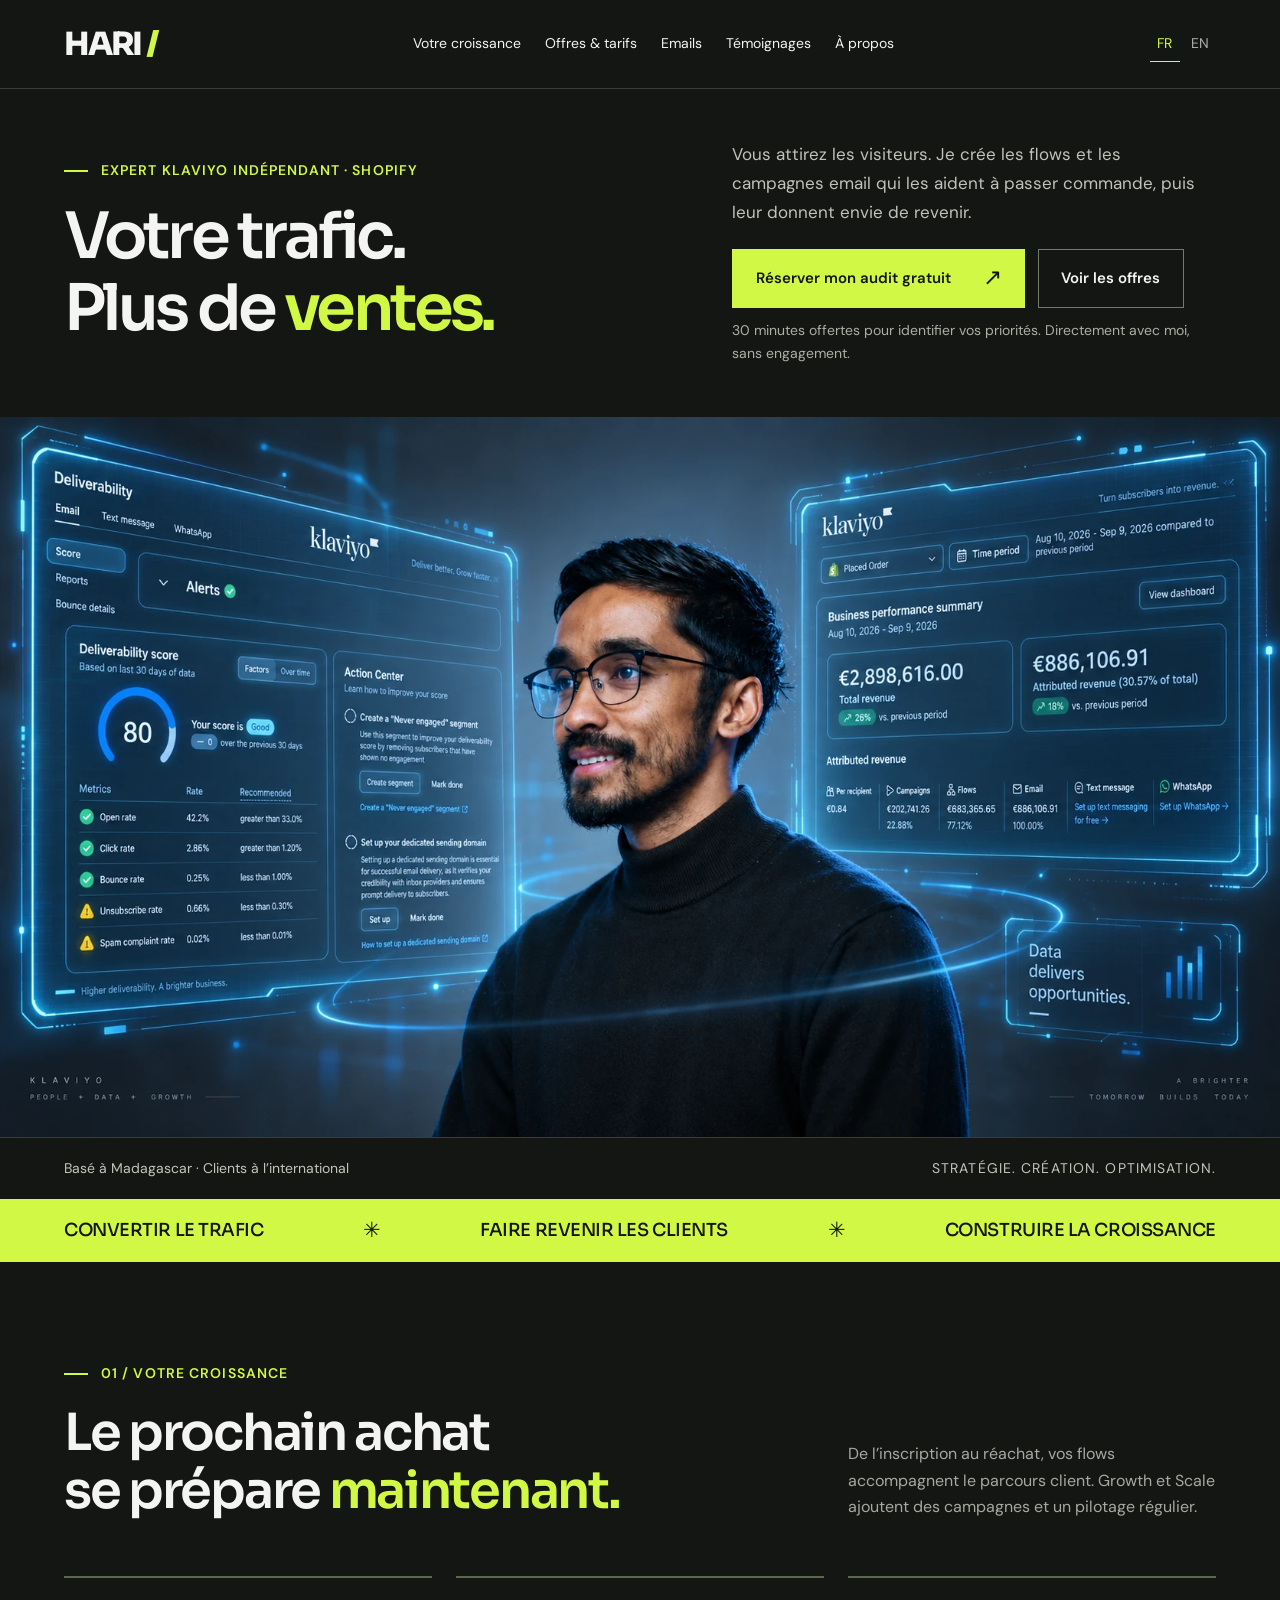
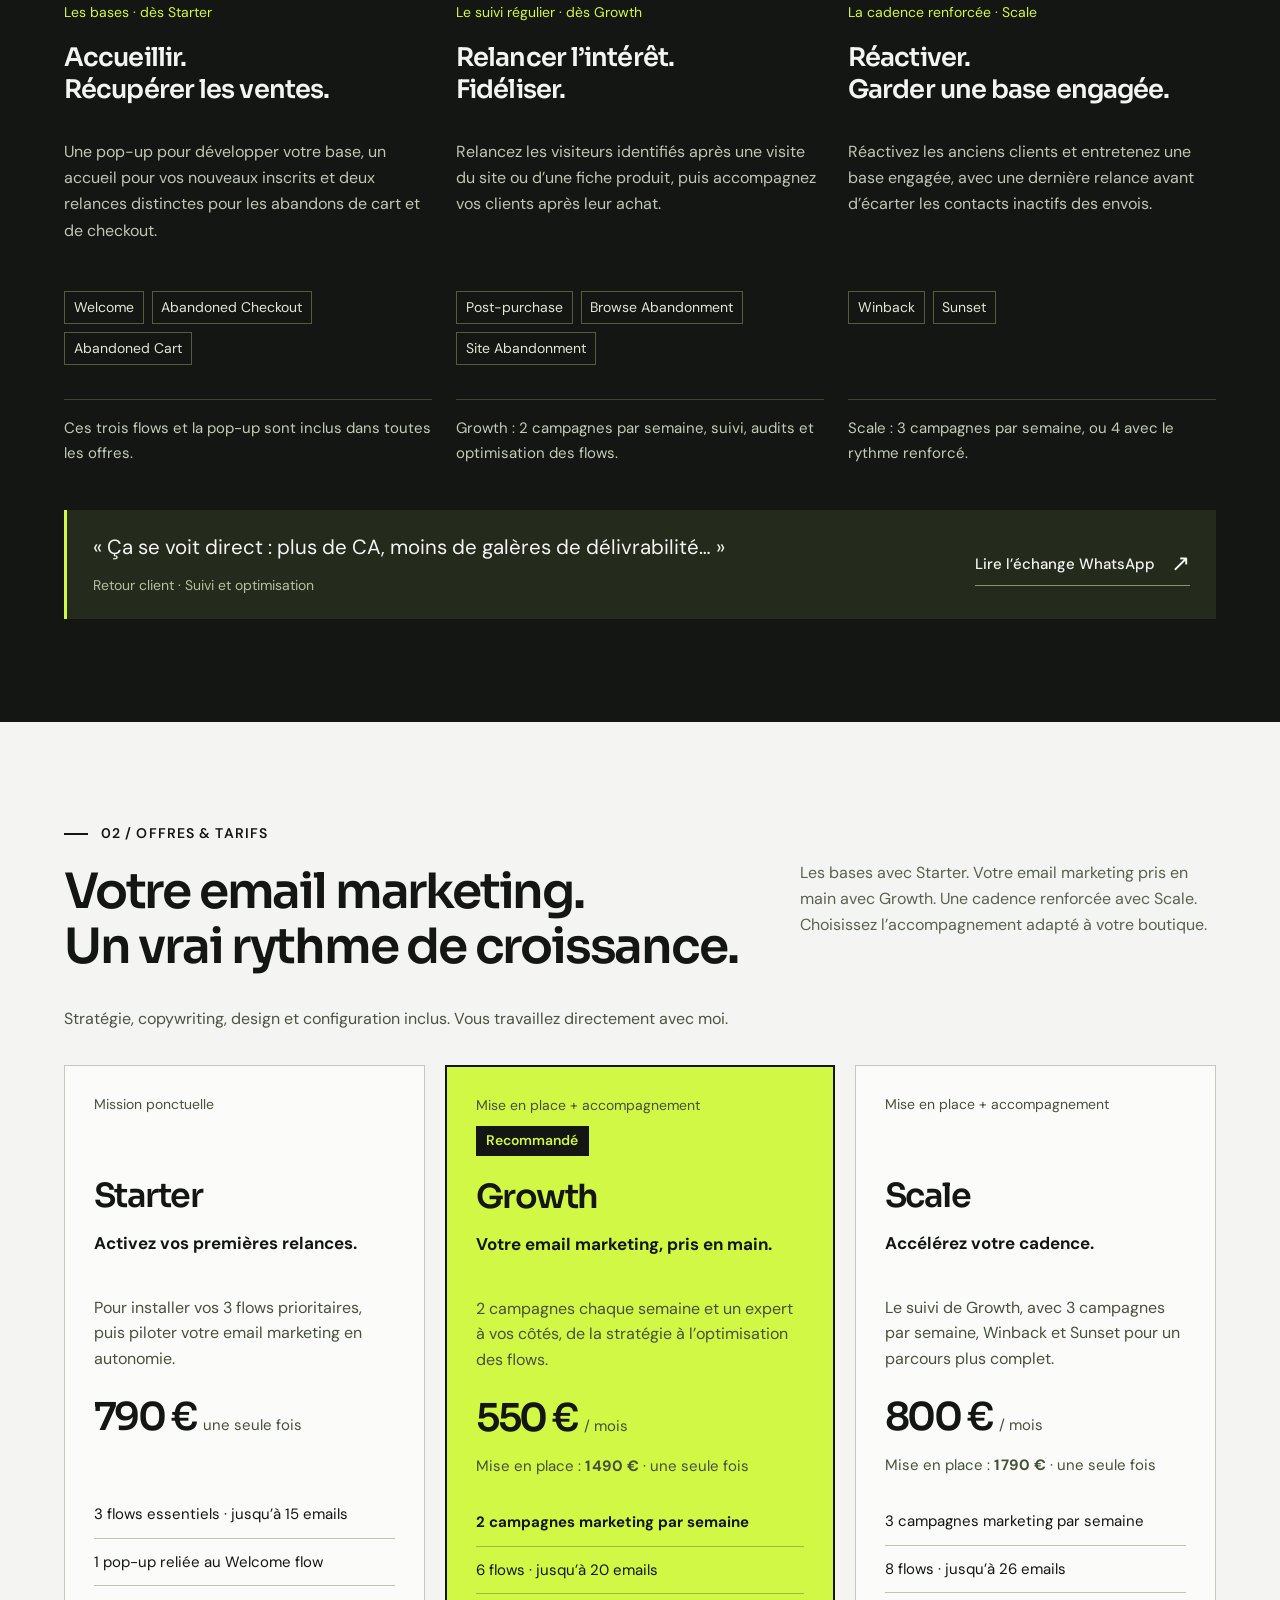
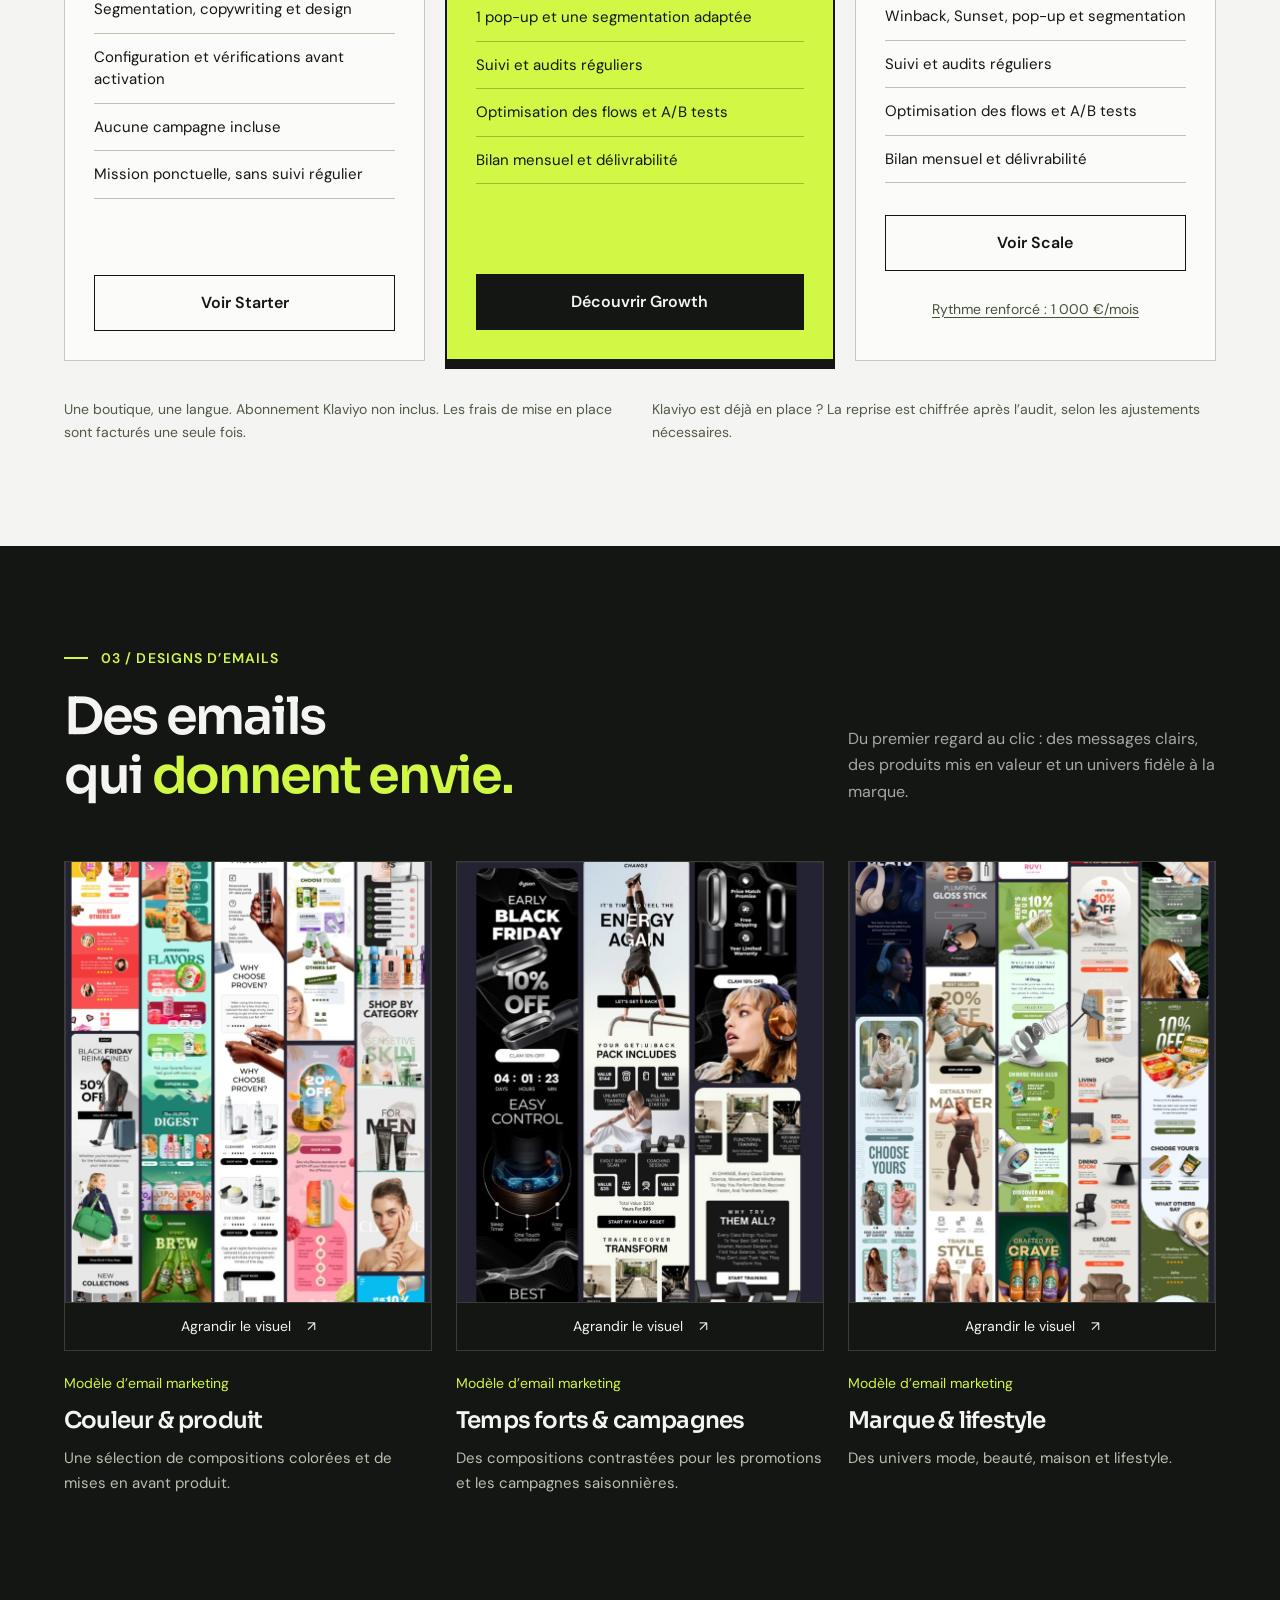
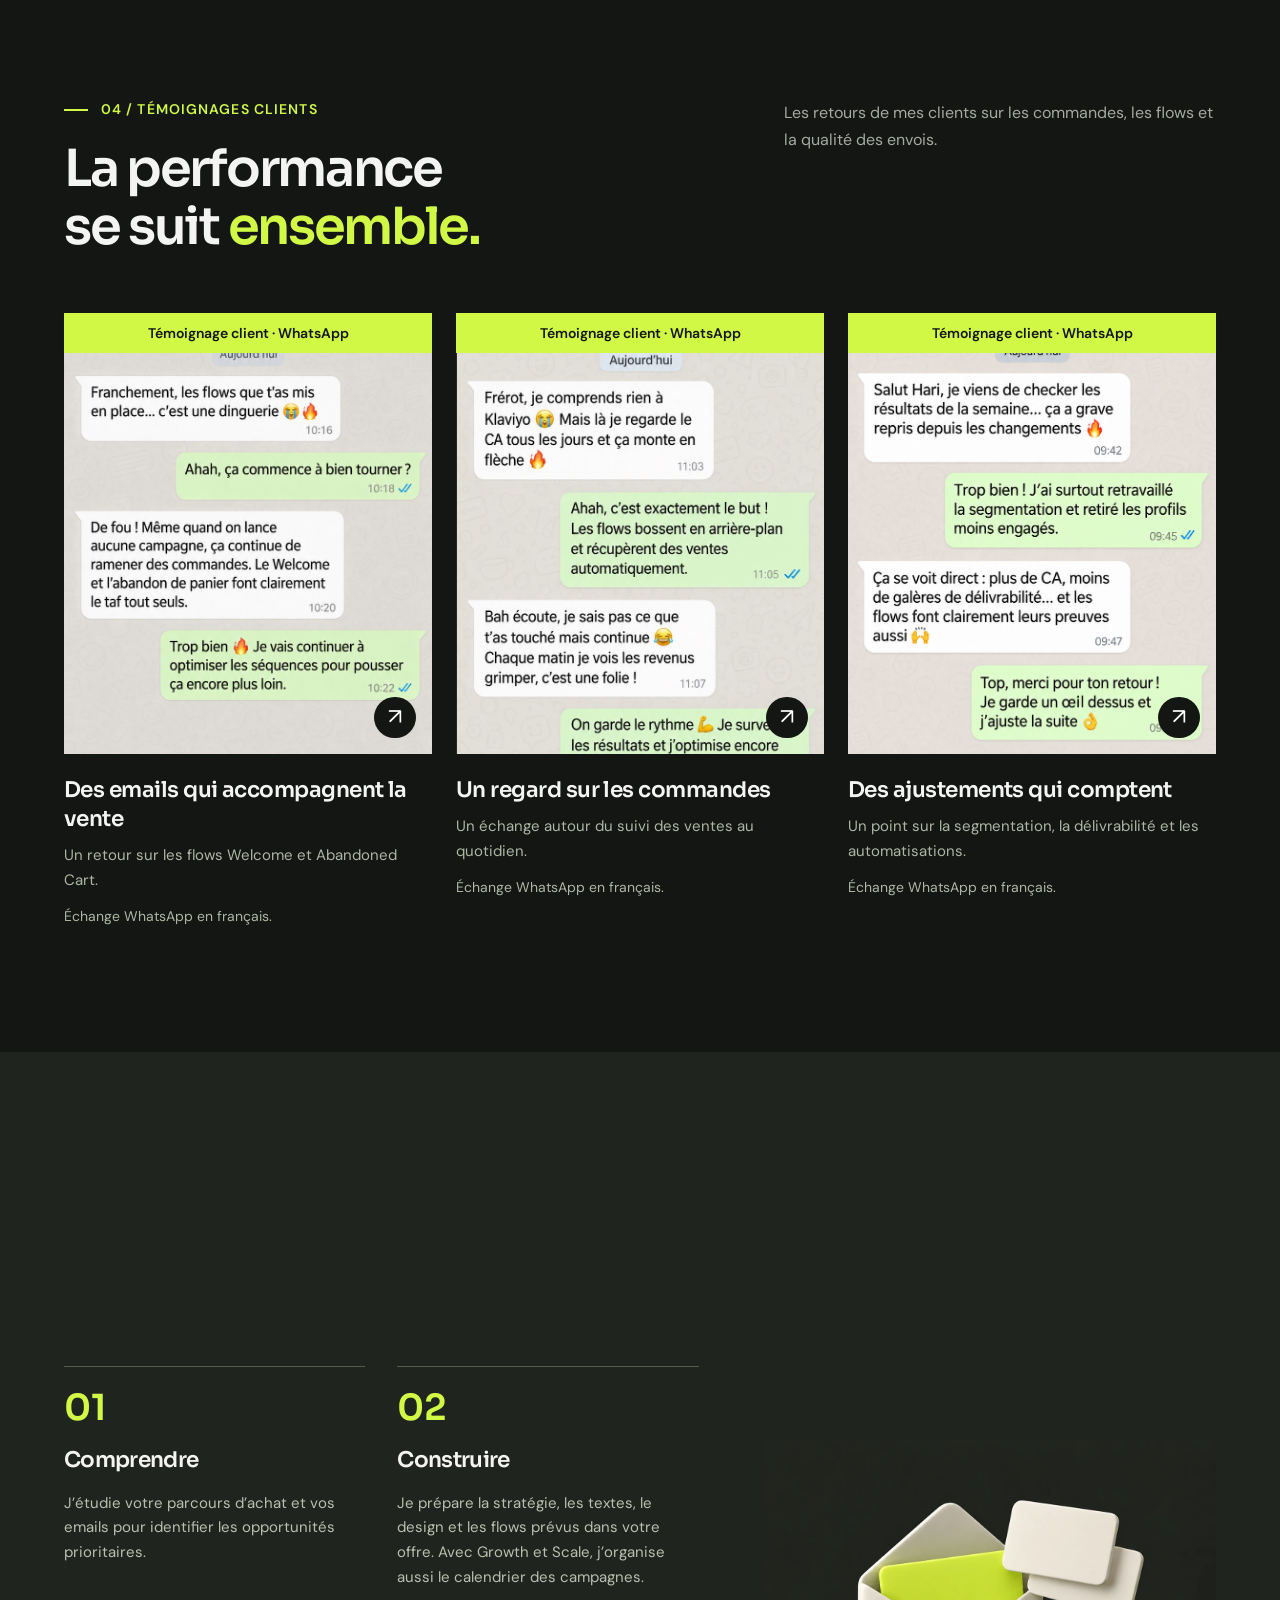
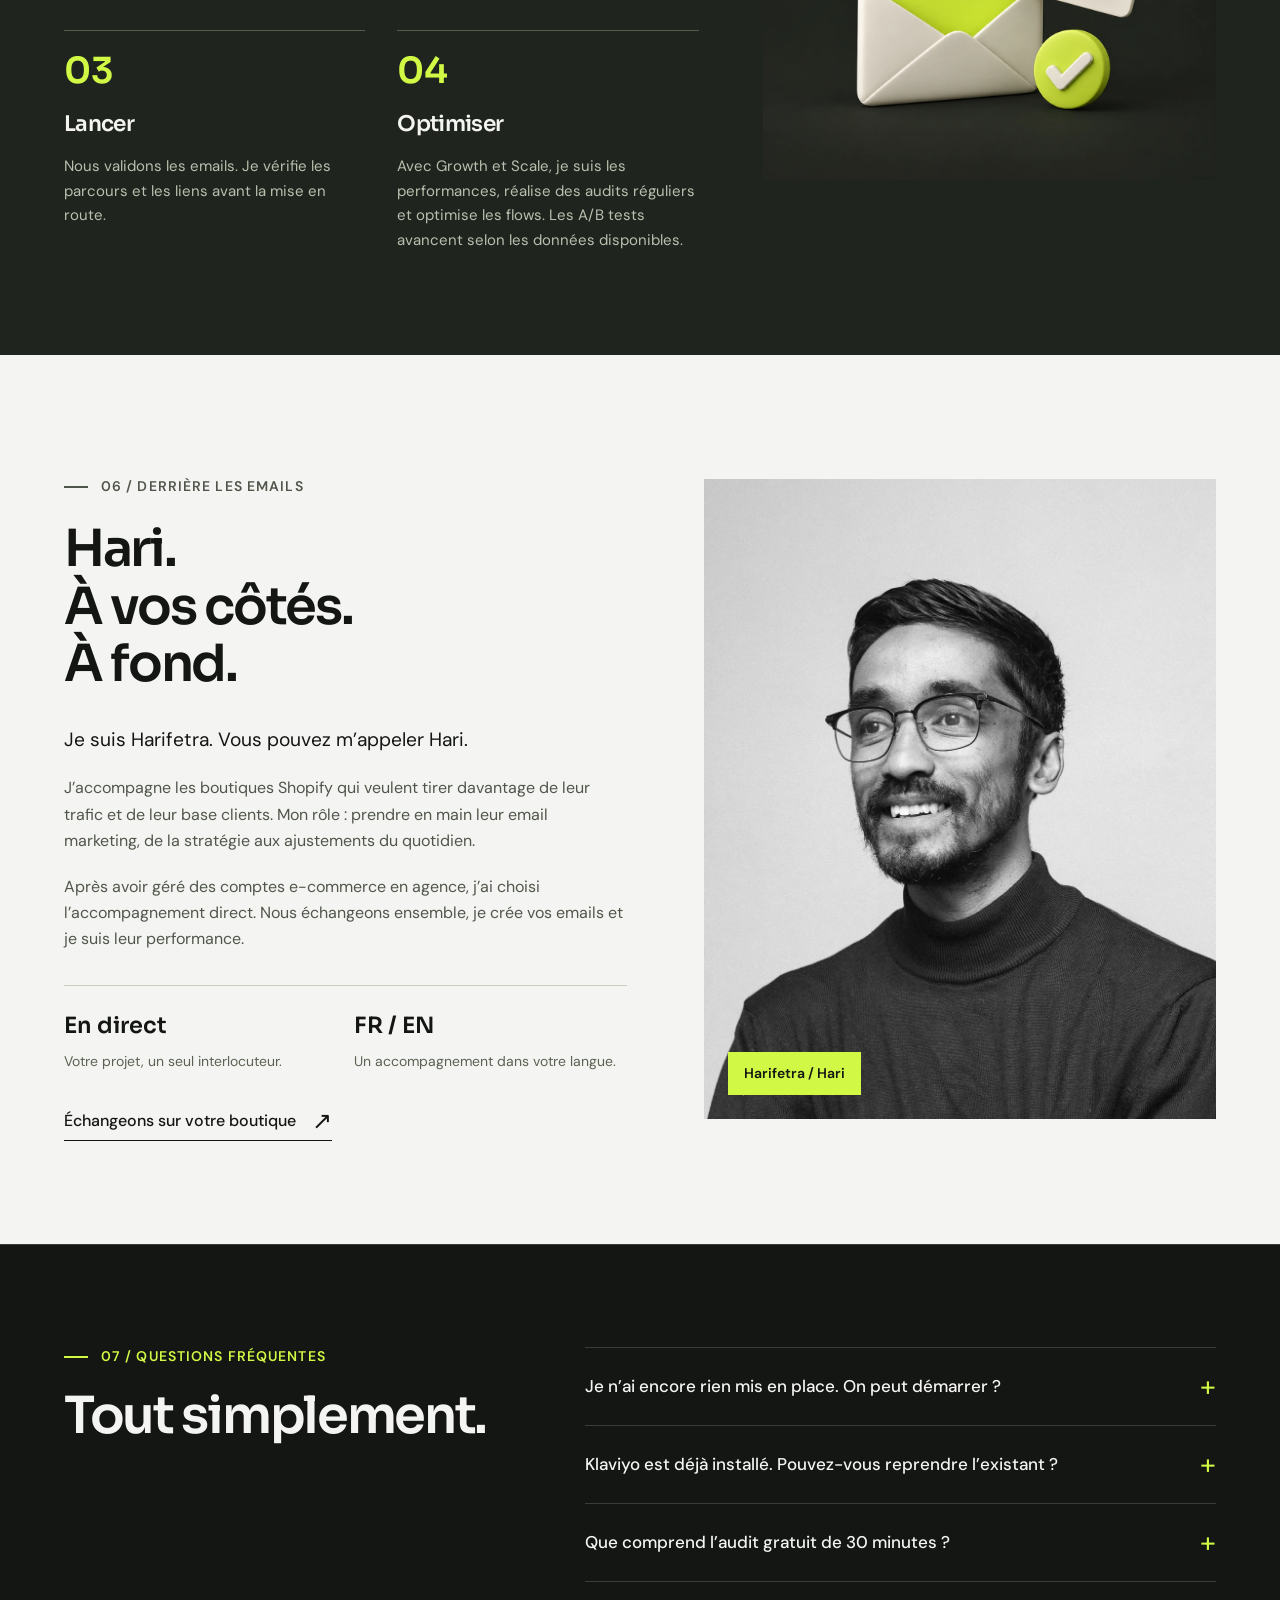
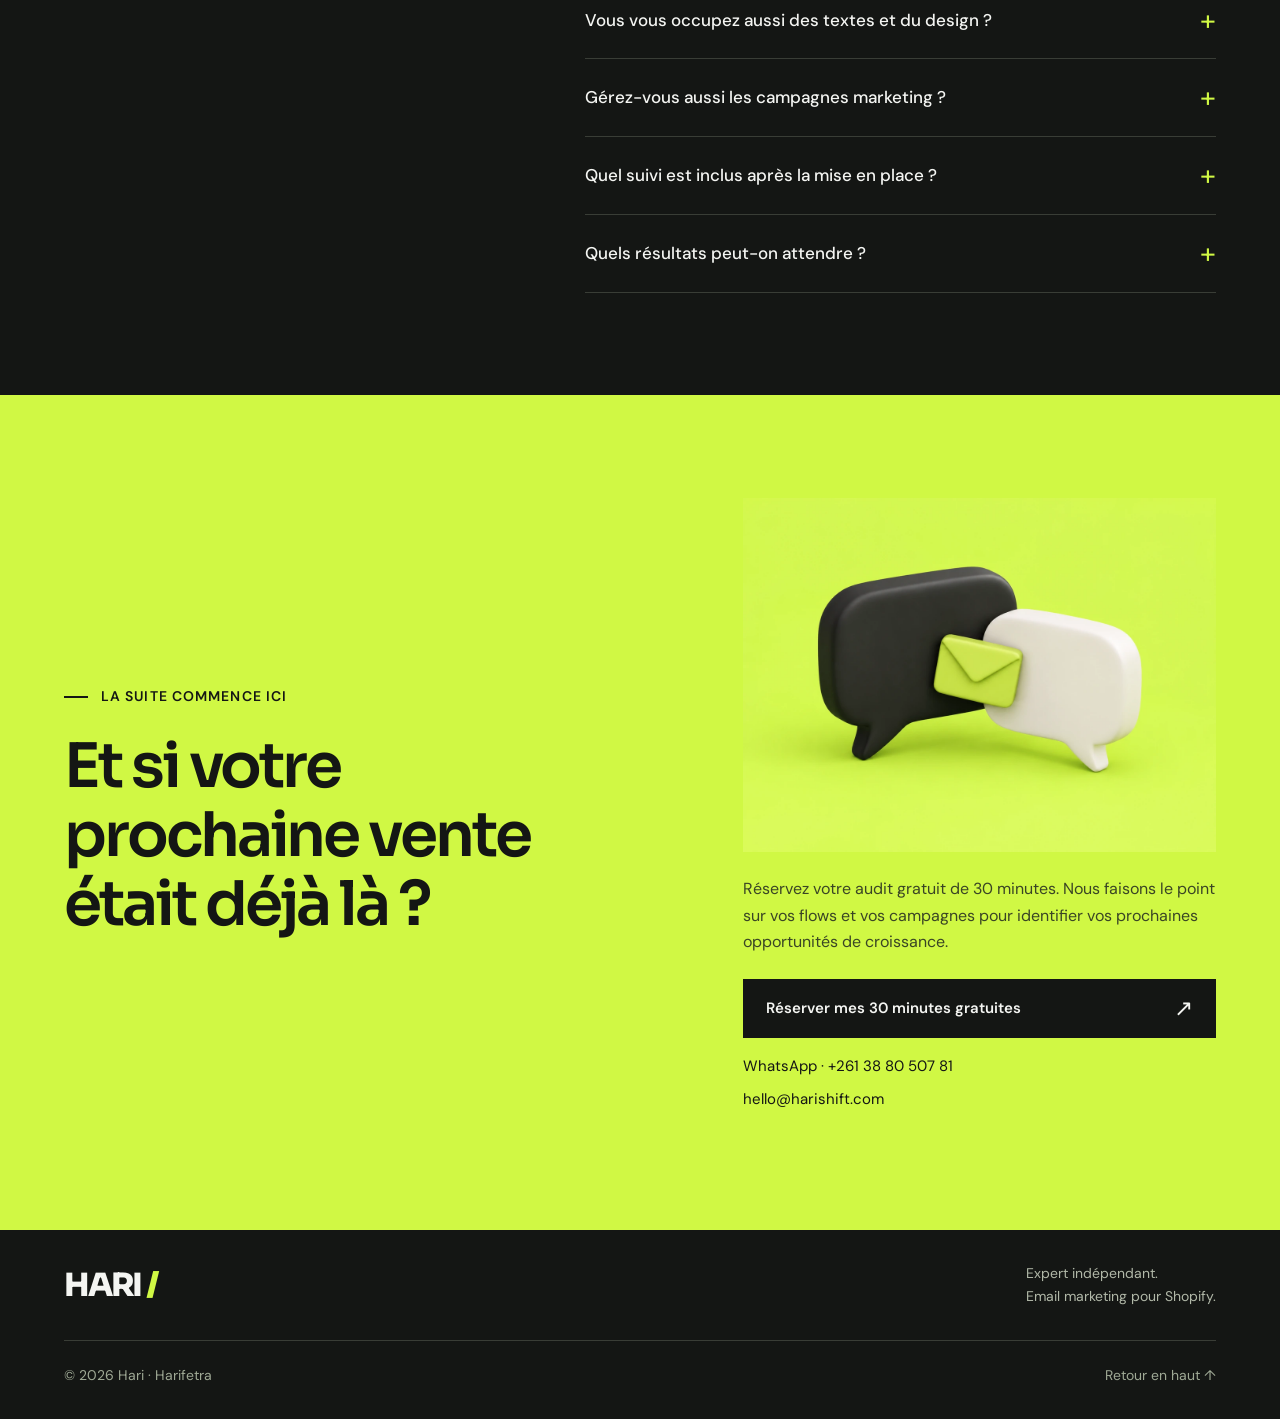
==== commit 89be1e2f: "Connect audit buttons to Calendly popup and add professional email" ====
--- a/index.html
+++ b/index.html
@@ -4,11 +4,11 @@
 <title>Hari — Plus de ventes grâce à votre email marketing</title><meta name="description" content="Votre trafic mérite de convertir. Hari, expert Klaviyo indépendant, accompagne les boutiques Shopify : emails, fidélisation et optimisation continue.">
 <link rel="canonical" href="https://harishift.com/"><link rel="alternate" hreflang="fr" href="https://harishift.com/"><link rel="alternate" hreflang="en" href="https://harishift.com/en/"><link rel="alternate" hreflang="x-default" href="https://harishift.com/">
 <meta property="og:title" content="Hari — Plus de ventes grâce à votre email marketing"><meta property="og:description" content="Votre trafic mérite de convertir. Hari, expert Klaviyo indépendant, accompagne les boutiques Shopify : emails, fidélisation et optimisation continue."><meta property="og:type" content="website"><meta property="og:url" content="https://harishift.com/"><meta property="og:locale" content="fr_FR">
-<link rel="icon" href="/assets/favicon.svg" type="image/svg+xml"><link rel="stylesheet" href="/assets/style.css?v=40b8de5b4f"><link rel="stylesheet" href="/assets/media.css?v=40b8de5b4f"><link rel="stylesheet" href="/assets/refresh.css?v=40b8de5b4f"><link rel="stylesheet" href="/assets/offers.css?v=1e666e2a13"><link rel="preload" as="image" href="/assets/hari-banner.webp"><script src="/assets/app.js?v=40b8de5b4f" defer></script><script src="/assets/offers.js?v=1e666e2a13" defer></script></head>
+<link rel="icon" href="/assets/favicon.svg" type="image/svg+xml"><link rel="stylesheet" href="/assets/style.css?v=1b5e110f1c"><link rel="stylesheet" href="/assets/media.css?v=1b5e110f1c"><link rel="stylesheet" href="/assets/refresh.css?v=1b5e110f1c"><link rel="stylesheet" href="/assets/offers.css?v=1e666e2a13"><link rel="preload" as="image" href="/assets/hari-banner.webp"><script src="/assets/app.js?v=1b5e110f1c" defer></script><script src="/assets/offers.js?v=1e666e2a13" defer></script><link rel="stylesheet" href="https://assets.calendly.com/assets/external/widget.css"><script src="https://assets.calendly.com/assets/external/widget.js" async></script><script src="/assets/booking.js?v=bb8738166b" defer></script></head>
 <body id="top"><a class="skip" href="#main">Aller au contenu</a>
-<header class="header"><div class="nav-inner wrap"><a class="brand" href="/" aria-label="Accueil Hari">HARI<span> /</span></a><nav class="desktop-nav" aria-label="Navigation principale"><a href="#growth">Votre croissance</a><a href="#offers">Offres &amp; tarifs</a><a href="#designs">Emails</a><a href="#examples">Témoignages</a><a href="#about">À propos</a></nav><div class="nav-tools"><nav class="languages" aria-label="Langue"><a href="/" data-language="fr" lang="fr" hreflang="fr" aria-label="Français" aria-current="page">FR</a><a href="/en/" data-language="en" lang="en" hreflang="en" aria-label="English">EN</a></nav><a class="button" href="https://wa.me/261388050781?text=Bonjour%20Hari%2C%20je%20souhaite%20r%C3%A9server%20mon%20audit%20Klaviyo%20gratuit%20de%2030%20minutes.%20Voici%20le%20lien%20de%20ma%20boutique%20%3A%20" target="_blank" rel="noopener noreferrer">Audit gratuit · 30 min<span class="arrow" aria-hidden="true">↗</span></a><button class="menu-toggle" aria-label="Ouvrir ou fermer le menu" aria-expanded="false" aria-controls="mobile-nav">Menu <span aria-hidden="true">☰</span></button></div></div><nav class="mobile-nav" id="mobile-nav" hidden aria-label="Navigation mobile"><a href="#growth">Votre croissance</a><a href="#offers">Offres &amp; tarifs</a><a href="#designs">Emails</a><a href="#examples">Témoignages</a><a href="#about">À propos</a><a href="#contact">Audit gratuit · 30 min</a></nav></header>
+<header class="header"><div class="nav-inner wrap"><a class="brand" href="/" aria-label="Accueil Hari">HARI<span> /</span></a><nav class="desktop-nav" aria-label="Navigation principale"><a href="#growth">Votre croissance</a><a href="#offers">Offres &amp; tarifs</a><a href="#designs">Emails</a><a href="#examples">Témoignages</a><a href="#about">À propos</a></nav><div class="nav-tools"><nav class="languages" aria-label="Langue"><a href="/" data-language="fr" lang="fr" hreflang="fr" aria-label="Français" aria-current="page">FR</a><a href="/en/" data-language="en" lang="en" hreflang="en" aria-label="English">EN</a></nav><a class="button" href="https://calendly.com/hello-harishift/30min" target="_blank" rel="noopener noreferrer" data-calendly aria-haspopup="dialog">Audit gratuit · 30 min<span class="arrow" aria-hidden="true">↗</span></a><button class="menu-toggle" aria-label="Ouvrir ou fermer le menu" aria-expanded="false" aria-controls="mobile-nav">Menu <span aria-hidden="true">☰</span></button></div></div><nav class="mobile-nav" id="mobile-nav" hidden aria-label="Navigation mobile"><a href="#growth">Votre croissance</a><a href="#offers">Offres &amp; tarifs</a><a href="#designs">Emails</a><a href="#examples">Témoignages</a><a href="#about">À propos</a><a class="button" href="https://calendly.com/hello-harishift/30min" target="_blank" rel="noopener noreferrer" data-calendly aria-haspopup="dialog">Audit gratuit · 30 min<span class="arrow" aria-hidden="true">↗</span></a></nav></header>
 <main id="main">
-<section class="hero"><div class="hero-lead wrap"><div><p class="eyebrow lime">Expert Klaviyo indépendant · Shopify</p><h1><span>Votre trafic.</span><span>Plus de <em>ventes.</em></span></h1></div><div class="hero-summary"><p class="hero-description">Vous attirez les visiteurs. Je crée les flows et les campagnes email qui les aident à passer commande, puis leur donnent envie de revenir.</p><div class="hero-actions"><a class="button" href="https://wa.me/261388050781?text=Bonjour%20Hari%2C%20je%20souhaite%20r%C3%A9server%20mon%20audit%20Klaviyo%20gratuit%20de%2030%20minutes.%20Voici%20le%20lien%20de%20ma%20boutique%20%3A%20" target="_blank" rel="noopener noreferrer">Réserver mon audit gratuit<span class="arrow" aria-hidden="true">↗</span></a><a class="button button-outline" href="#offers">Voir les offres</a></div><p class="hero-note">30 minutes offertes pour identifier vos priorités. Directement avec moi, sans engagement.</p></div></div><figure class="hero-banner"><img src="/assets/hari-banner.webp" width="1672" height="941" alt="Hari entouré de tableaux de bord Klaviyo en hologrammes bleus" fetchpriority="high"></figure><div class="hero-bottom wrap"><span>Basé à Madagascar · Clients à l’international</span><span>Stratégie. Création. Optimisation.</span></div></section>
+<section class="hero"><div class="hero-lead wrap"><div><p class="eyebrow lime">Expert Klaviyo indépendant · Shopify</p><h1><span>Votre trafic.</span><span>Plus de <em>ventes.</em></span></h1></div><div class="hero-summary"><p class="hero-description">Vous attirez les visiteurs. Je crée les flows et les campagnes email qui les aident à passer commande, puis leur donnent envie de revenir.</p><div class="hero-actions"><a class="button" href="https://calendly.com/hello-harishift/30min" target="_blank" rel="noopener noreferrer" data-calendly aria-haspopup="dialog">Réserver mon audit gratuit<span class="arrow" aria-hidden="true">↗</span></a><a class="button button-outline" href="#offers">Voir les offres</a></div><p class="hero-note">30 minutes offertes pour identifier vos priorités. Directement avec moi, sans engagement.</p></div></div><figure class="hero-banner"><img src="/assets/hari-banner.webp" width="1672" height="941" alt="Hari entouré de tableaux de bord Klaviyo en hologrammes bleus" fetchpriority="high"></figure><div class="hero-bottom wrap"><span>Basé à Madagascar · Clients à l’international</span><span>Stratégie. Création. Optimisation.</span></div></section>
 <div class="band"><span>Convertir le trafic</span><i aria-hidden="true">✳</i><span>Faire revenir les clients</span><i aria-hidden="true">✳</i><span>Construire la croissance</span></div>
 <section class="impact section wrap" id="growth"><div class="section-head reveal"><div><p class="eyebrow lime">01 / Votre croissance</p><h2>Le prochain achat<br>se prépare <span class="lime">maintenant.</span></h2></div><p>De l’inscription au réachat, vos flows accompagnent le parcours client. Growth et Scale ajoutent des campagnes et un pilotage régulier.</p></div><div class="growth-services"><article class="growth-service reveal"><p class="growth-service-label">Les bases · dès Starter</p><h3>Accueillir.<br>Récupérer les ventes.</h3><p class="growth-service-description">Une pop-up pour développer votre base, un accueil pour vos nouveaux inscrits et deux relances distinctes pour les abandons de cart et de checkout.</p><ul class="growth-flow-tags"><li>Welcome</li><li>Abandoned Checkout</li><li>Abandoned Cart</li></ul><p class="growth-service-scope">Ces trois flows et la pop-up sont inclus dans toutes les offres.</p></article><article class="growth-service reveal"><p class="growth-service-label">Le suivi régulier · dès Growth</p><h3>Relancer l’intérêt.<br>Fidéliser.</h3><p class="growth-service-description">Relancez les visiteurs identifiés après une visite du site ou d’une fiche produit, puis accompagnez vos clients après leur achat.</p><ul class="growth-flow-tags"><li>Post-purchase</li><li>Browse Abandonment</li><li>Site Abandonment</li></ul><p class="growth-service-scope">Growth : 2 campagnes par semaine, suivi, audits et optimisation des flows.</p></article><article class="growth-service reveal"><p class="growth-service-label">La cadence renforcée · Scale</p><h3>Réactiver.<br>Garder une base engagée.</h3><p class="growth-service-description">Réactivez les anciens clients et entretenez une base engagée, avec une dernière relance avant d’écarter les contacts inactifs des envois.</p><ul class="growth-flow-tags"><li>Winback</li><li>Sunset</li></ul><p class="growth-service-scope">Scale : 3 campagnes par semaine, ou 4 avec le rythme renforcé.</p></article></div><figure class="growth-proof"><div><blockquote>« Ça se voit direct : plus de CA, moins de galères de délivrabilité… »</blockquote><figcaption>Retour client · Suivi et optimisation</figcaption></div><button class="text-link" type="button" data-proof="/assets/example-1.jpg" data-proof-alt="Des ajustements qui comptent" data-transcript="#transcript-2">Lire l’échange WhatsApp<span class="arrow" aria-hidden="true">↗</span></button></figure></section>
 <section class="offers offers-v2 section" id="offers"><div class="wrap">
@@ -44,7 +44,7 @@
 <section class="plan-detail-section"><h3>Une base prête à fonctionner</h3><ul class=""><li>Configuration Klaviyo et intégration Shopify</li><li>Une pop-up reliée au Welcome flow</li><li>Segmentation adaptée à votre boutique</li><li>Copywriting, design, configuration et vérifications avant activation</li></ul></section>
 
 <section class="plan-detail-section"><h3>Un périmètre clair</h3><ul class=""><li>Une boutique et une langue : français ou anglais</li><li>Deux séries de corrections regroupées par livrable</li><li>Mise en place : 50 % au démarrage, 50 % à la livraison</li><li>L’abonnement Klaviyo reste à votre charge</li></ul><p>Cette mission ponctuelle couvre la mise en place des flows et de la pop-up. Les campagnes, le suivi, les audits récurrents et les optimisations avec A/B tests sont inclus uniquement dans Growth et Scale.</p></section>
-<div class="plan-next"><h3>Commençons par votre boutique.</h3><p>Envoyez-moi son lien sur WhatsApp. Nous vérifierons ensemble si cette offre correspond à vos priorités.</p><a class="plan-button plan-button-primary" href="https://wa.me/261388050781?text=Bonjour%20Hari%2C%20l%E2%80%99offre%20Starter%20m%E2%80%99int%C3%A9resse.%20Je%20souhaite%20en%20discuter%20avec%20vous.%20Voici%20le%20lien%20de%20ma%20boutique%20%3A%20" target="_blank" rel="noopener noreferrer">Discuter de Starter</a><a class="plan-audit-link" href="https://wa.me/261388050781?text=Bonjour%20Hari%2C%20je%20souhaite%20un%20audit%20gratuit%20de%2030%20minutes%20pour%20savoir%20si%20l%E2%80%99offre%20Starter%20convient%20%C3%A0%20ma%20boutique.%20Voici%20son%20lien%20%3A%20" target="_blank" rel="noopener noreferrer">Demander l’audit gratuit de 30 minutes</a></div>
+<div class="plan-next"><h3>Commençons par votre boutique.</h3><p>Envoyez-moi son lien sur WhatsApp. Nous vérifierons ensemble si cette offre correspond à vos priorités.</p><a class="plan-button plan-button-primary" href="https://wa.me/261388050781?text=Bonjour%20Hari%2C%20l%E2%80%99offre%20Starter%20m%E2%80%99int%C3%A9resse.%20Je%20souhaite%20en%20discuter%20avec%20vous.%20Voici%20le%20lien%20de%20ma%20boutique%20%3A%20" target="_blank" rel="noopener noreferrer">Discuter de Starter</a><a class="plan-audit-link" href="https://calendly.com/hello-harishift/30min" target="_blank" rel="noopener noreferrer" data-calendly aria-haspopup="dialog">Demander l’audit gratuit de 30 minutes</a></div>
 </div></dialog><dialog id="offer-growth" class="offer-dialog" aria-labelledby="offer-growth-title" aria-describedby="offer-growth-intro">
 <div class="offer-dialog-header"><span>Tout le détail de l’offre</span><button class="offer-dialog-close" type="button" data-close-offer autofocus>Fermer <span aria-hidden="true">×</span></button></div>
 <div class="offer-dialog-body"><div class="plan-detail-intro"><p class="plan-detail-kicker">Mise en place + accompagnement</p><h2 id="offer-growth-title">Growth</h2><p id="offer-growth-intro">2 campagnes chaque semaine et un expert à vos côtés, de la stratégie à l’optimisation des flows.</p><div class="plan-pricing"><p class="plan-price"><strong>550 €</strong><span>/ mois</span></p><p class="plan-setup">Mise en place : <strong>1 490 €</strong> · une seule fois</p></div></div>
@@ -52,7 +52,7 @@
 <section class="plan-detail-section"><h3>Une base prête à fonctionner</h3><ul class=""><li>Configuration Klaviyo et intégration Shopify</li><li>Une pop-up reliée au Welcome flow</li><li>Segmentation adaptée à votre boutique</li><li>Copywriting, design, configuration et vérifications avant activation</li></ul></section>
 <section class="plan-detail-section"><h3>Chaque mois, à vos côtés</h3><p class="plan-campaign-cadence">2 campagnes marketing par semaine.</p><ul class=""><li>Calendrier marketing, segmentation, copywriting, design et programmation des campagnes</li><li>Suivi des performances et de la délivrabilité, avec audits réguliers du compte et des flows</li><li>Optimisation des flows existants selon leur efficacité et les priorités identifiées</li><li>A/B tests sur les objets, les contenus ou les timings, selon le volume de données disponible</li><li>Un bilan mensuel pour partager les résultats et les prochaines actions</li></ul></section>
 <section class="plan-detail-section"><h3>Un périmètre clair</h3><ul class=""><li>Une boutique et une langue : français ou anglais</li><li>Deux séries de corrections regroupées par livrable</li><li>Mise en place : 50 % au démarrage, 50 % à la livraison</li><li>L’abonnement Klaviyo reste à votre charge</li></ul><p>La mensualité commence au démarrage de la gestion des campagnes. Les nouveaux flows, les langues supplémentaires et les grosses opérations commerciales, comme Black Friday, font l’objet d’un devis distinct.</p></section>
-<div class="plan-next"><h3>Commençons par votre boutique.</h3><p>Envoyez-moi son lien sur WhatsApp. Nous vérifierons ensemble si cette offre correspond à vos priorités.</p><a class="plan-button plan-button-primary" href="https://wa.me/261388050781?text=Bonjour%20Hari%2C%20l%E2%80%99offre%20Growth%20m%E2%80%99int%C3%A9resse.%20Je%20souhaite%20en%20discuter%20avec%20vous.%20Voici%20le%20lien%20de%20ma%20boutique%20%3A%20" target="_blank" rel="noopener noreferrer">Discuter de Growth</a><a class="plan-audit-link" href="https://wa.me/261388050781?text=Bonjour%20Hari%2C%20je%20souhaite%20un%20audit%20gratuit%20de%2030%20minutes%20pour%20savoir%20si%20l%E2%80%99offre%20Growth%20convient%20%C3%A0%20ma%20boutique.%20Voici%20son%20lien%20%3A%20" target="_blank" rel="noopener noreferrer">Demander l’audit gratuit de 30 minutes</a></div>
+<div class="plan-next"><h3>Commençons par votre boutique.</h3><p>Envoyez-moi son lien sur WhatsApp. Nous vérifierons ensemble si cette offre correspond à vos priorités.</p><a class="plan-button plan-button-primary" href="https://wa.me/261388050781?text=Bonjour%20Hari%2C%20l%E2%80%99offre%20Growth%20m%E2%80%99int%C3%A9resse.%20Je%20souhaite%20en%20discuter%20avec%20vous.%20Voici%20le%20lien%20de%20ma%20boutique%20%3A%20" target="_blank" rel="noopener noreferrer">Discuter de Growth</a><a class="plan-audit-link" href="https://calendly.com/hello-harishift/30min" target="_blank" rel="noopener noreferrer" data-calendly aria-haspopup="dialog">Demander l’audit gratuit de 30 minutes</a></div>
 </div></dialog><dialog id="offer-scale" class="offer-dialog" aria-labelledby="offer-scale-title" aria-describedby="offer-scale-intro">
 <div class="offer-dialog-header"><span>Tout le détail de l’offre</span><button class="offer-dialog-close" type="button" data-close-offer autofocus>Fermer <span aria-hidden="true">×</span></button></div>
 <div class="offer-dialog-body"><div class="plan-detail-intro"><p class="plan-detail-kicker">Mise en place + accompagnement</p><h2 id="offer-scale-title">Scale</h2><p id="offer-scale-intro">Le suivi de Growth, avec 3 campagnes par semaine, Winback et Sunset pour un parcours plus complet.</p><div class="plan-pricing"><p class="plan-price"><strong>800 €</strong><span>/ mois</span></p><p class="plan-setup">Mise en place : <strong>1 790 €</strong> · une seule fois</p></div></div>
@@ -60,7 +60,7 @@
 <section class="plan-detail-section"><h3>Une base prête à fonctionner</h3><ul class=""><li>Configuration Klaviyo et intégration Shopify</li><li>Une pop-up reliée au Welcome flow</li><li>Segmentation adaptée à votre boutique</li><li>Copywriting, design, configuration et vérifications avant activation</li></ul></section>
 <section class="plan-detail-section"><h3>Chaque mois, à vos côtés</h3><p class="plan-campaign-cadence">3 campagnes marketing par semaine.</p><ul class=""><li>Calendrier marketing, segmentation, copywriting, design et programmation des campagnes</li><li>Suivi des performances et de la délivrabilité, avec audits réguliers du compte et des flows</li><li>Optimisation des flows existants selon leur efficacité et les priorités identifiées</li><li>A/B tests sur les objets, les contenus ou les timings, selon le volume de données disponible</li><li>Un bilan mensuel pour partager les résultats et les prochaines actions</li></ul></section>
 <section class="plan-detail-section"><h3>Un périmètre clair</h3><ul class=""><li>Une boutique et une langue : français ou anglais</li><li>Deux séries de corrections regroupées par livrable</li><li>Mise en place : 50 % au démarrage, 50 % à la livraison</li><li>L’abonnement Klaviyo reste à votre charge</li></ul><p>La mensualité commence au démarrage de la gestion des campagnes. Les nouveaux flows, les langues supplémentaires et les grosses opérations commerciales, comme Black Friday, font l’objet d’un devis distinct.</p></section>
-<div class="plan-next"><h3>Commençons par votre boutique.</h3><p>Envoyez-moi son lien sur WhatsApp. Nous vérifierons ensemble si cette offre correspond à vos priorités.</p><a class="plan-button plan-button-primary" href="https://wa.me/261388050781?text=Bonjour%20Hari%2C%20l%E2%80%99offre%20Scale%20m%E2%80%99int%C3%A9resse.%20Je%20souhaite%20en%20discuter%20avec%20vous.%20Voici%20le%20lien%20de%20ma%20boutique%20%3A%20" target="_blank" rel="noopener noreferrer">Discuter de Scale</a><a class="plan-audit-link" href="https://wa.me/261388050781?text=Bonjour%20Hari%2C%20je%20souhaite%20un%20audit%20gratuit%20de%2030%20minutes%20pour%20savoir%20si%20l%E2%80%99offre%20Scale%20convient%20%C3%A0%20ma%20boutique.%20Voici%20son%20lien%20%3A%20" target="_blank" rel="noopener noreferrer">Demander l’audit gratuit de 30 minutes</a></div>
+<div class="plan-next"><h3>Commençons par votre boutique.</h3><p>Envoyez-moi son lien sur WhatsApp. Nous vérifierons ensemble si cette offre correspond à vos priorités.</p><a class="plan-button plan-button-primary" href="https://wa.me/261388050781?text=Bonjour%20Hari%2C%20l%E2%80%99offre%20Scale%20m%E2%80%99int%C3%A9resse.%20Je%20souhaite%20en%20discuter%20avec%20vous.%20Voici%20le%20lien%20de%20ma%20boutique%20%3A%20" target="_blank" rel="noopener noreferrer">Discuter de Scale</a><a class="plan-audit-link" href="https://calendly.com/hello-harishift/30min" target="_blank" rel="noopener noreferrer" data-calendly aria-haspopup="dialog">Demander l’audit gratuit de 30 minutes</a></div>
 </div></dialog><dialog id="offer-scale-plus" class="offer-dialog" aria-labelledby="offer-scale-plus-title" aria-describedby="offer-scale-plus-intro">
 <div class="offer-dialog-header"><span>Tout le détail de l’offre</span><button class="offer-dialog-close" type="button" data-close-offer autofocus>Fermer <span aria-hidden="true">×</span></button></div>
 <div class="offer-dialog-body"><div class="plan-detail-intro"><p class="plan-detail-kicker">Mise en place + accompagnement</p><h2 id="offer-scale-plus-title">Scale renforcé</h2><p id="offer-scale-plus-intro">La même base de 8 flows et le même suivi que Scale, avec 4 campagnes marketing par semaine.</p><div class="plan-pricing"><p class="plan-price"><strong>1 000 €</strong><span>/ mois</span></p><p class="plan-setup">Mise en place : <strong>1 790 €</strong> · une seule fois</p></div></div>
@@ -68,14 +68,14 @@
 <section class="plan-detail-section"><h3>Une base prête à fonctionner</h3><ul class=""><li>Configuration Klaviyo et intégration Shopify</li><li>Une pop-up reliée au Welcome flow</li><li>Segmentation adaptée à votre boutique</li><li>Copywriting, design, configuration et vérifications avant activation</li></ul></section>
 <section class="plan-detail-section"><h3>Chaque mois, à vos côtés</h3><p class="plan-campaign-cadence">4 campagnes marketing par semaine, hors grosses opérations commerciales chiffrées séparément.</p><ul class=""><li>Calendrier marketing, segmentation, copywriting, design et programmation des campagnes</li><li>Suivi des performances et de la délivrabilité, avec audits réguliers du compte et des flows</li><li>Optimisation des flows existants selon leur efficacité et les priorités identifiées</li><li>A/B tests sur les objets, les contenus ou les timings, selon le volume de données disponible</li><li>Un bilan mensuel pour partager les résultats et les prochaines actions</li></ul></section>
 <section class="plan-detail-section"><h3>Un périmètre clair</h3><ul class=""><li>Une boutique et une langue : français ou anglais</li><li>Deux séries de corrections regroupées par livrable</li><li>Mise en place : 50 % au démarrage, 50 % à la livraison</li><li>L’abonnement Klaviyo reste à votre charge</li></ul><p>La mensualité commence au démarrage de la gestion des campagnes. Les nouveaux flows, les langues supplémentaires et les grosses opérations commerciales, comme Black Friday, font l’objet d’un devis distinct.</p></section>
-<div class="plan-next"><h3>Commençons par votre boutique.</h3><p>Envoyez-moi son lien sur WhatsApp. Nous vérifierons ensemble si cette offre correspond à vos priorités.</p><a class="plan-button plan-button-primary" href="https://wa.me/261388050781?text=Bonjour%20Hari%2C%20l%E2%80%99offre%20Scale%20renforc%C3%A9%20m%E2%80%99int%C3%A9resse.%20Je%20souhaite%20en%20discuter%20avec%20vous.%20Voici%20le%20lien%20de%20ma%20boutique%20%3A%20" target="_blank" rel="noopener noreferrer">Discuter de Scale renforcé</a><a class="plan-audit-link" href="https://wa.me/261388050781?text=Bonjour%20Hari%2C%20je%20souhaite%20un%20audit%20gratuit%20de%2030%20minutes%20pour%20savoir%20si%20l%E2%80%99offre%20Scale%20renforc%C3%A9%20convient%20%C3%A0%20ma%20boutique.%20Voici%20son%20lien%20%3A%20" target="_blank" rel="noopener noreferrer">Demander l’audit gratuit de 30 minutes</a></div>
+<div class="plan-next"><h3>Commençons par votre boutique.</h3><p>Envoyez-moi son lien sur WhatsApp. Nous vérifierons ensemble si cette offre correspond à vos priorités.</p><a class="plan-button plan-button-primary" href="https://wa.me/261388050781?text=Bonjour%20Hari%2C%20l%E2%80%99offre%20Scale%20renforc%C3%A9%20m%E2%80%99int%C3%A9resse.%20Je%20souhaite%20en%20discuter%20avec%20vous.%20Voici%20le%20lien%20de%20ma%20boutique%20%3A%20" target="_blank" rel="noopener noreferrer">Discuter de Scale renforcé</a><a class="plan-audit-link" href="https://calendly.com/hello-harishift/30min" target="_blank" rel="noopener noreferrer" data-calendly aria-haspopup="dialog">Demander l’audit gratuit de 30 minutes</a></div>
 </div></dialog></section>
 <section class="designs section wrap" id="designs"><div class="section-head reveal"><div><p class="eyebrow lime">03 / Designs d’emails</p><h2>Des emails<br>qui <span class="lime">donnent envie.</span></h2></div><p>Du premier regard au clic : des messages clairs, des produits mis en valeur et un univers fidèle à la marque.</p></div><div class="design-grid"><figure class="design-card reveal"><button class="media-image" data-proof="/assets/design-cpg.jpeg" data-transcript="#media-design-0" data-modal-label="Modèle d’email marketing" data-view="design" aria-label="Agrandir le visuel — Couleur &amp; produit"><img src="/assets/design-cpg.jpeg" alt="Modèle d’email marketing — Couleur &amp; produit" width="736" height="1472" loading="lazy"><span class="media-zoom">Agrandir le visuel <span aria-hidden="true">↗</span></span></button><figcaption><span>Modèle d’email marketing</span><h3>Couleur &amp; produit</h3><p>Une sélection de compositions colorées et de mises en avant produit.</p></figcaption></figure><figure class="design-card reveal"><button class="media-image" data-proof="/assets/design-campaigns.jpeg" data-transcript="#media-design-1" data-modal-label="Modèle d’email marketing" data-view="design" aria-label="Agrandir le visuel — Temps forts &amp; campagnes"><img src="/assets/design-campaigns.jpeg" alt="Modèle d’email marketing — Temps forts &amp; campagnes" width="736" height="1173" loading="lazy"><span class="media-zoom">Agrandir le visuel <span aria-hidden="true">↗</span></span></button><figcaption><span>Modèle d’email marketing</span><h3>Temps forts &amp; campagnes</h3><p>Des compositions contrastées pour les promotions et les campagnes saisonnières.</p></figcaption></figure><figure class="design-card reveal"><button class="media-image" data-proof="/assets/design-lifestyle.jpeg" data-transcript="#media-design-2" data-modal-label="Modèle d’email marketing" data-view="design" aria-label="Agrandir le visuel — Marque &amp; lifestyle"><img src="/assets/design-lifestyle.jpeg" alt="Modèle d’email marketing — Marque &amp; lifestyle" width="736" height="1472" loading="lazy"><span class="media-zoom">Agrandir le visuel <span aria-hidden="true">↗</span></span></button><figcaption><span>Modèle d’email marketing</span><h3>Marque &amp; lifestyle</h3><p>Des univers mode, beauté, maison et lifestyle.</p></figcaption></figure></div></section>
 <section class="examples section wrap" id="examples"><div class="section-head reveal"><div><p class="eyebrow lime">04 / Témoignages clients</p><h2>La performance<br>se suit <span class="lime">ensemble.</span></h2></div><p>Les retours de mes clients sur les commandes, les flows et la qualité des envois.</p></div><div class="example-grid"><figure class="example-card reveal"><button class="example-image" data-proof="/assets/example-2.jpg" data-transcript="#transcript-0" aria-label="Agrandir le témoignage: Des emails qui accompagnent la vente"><img src="/assets/example-2.jpg" alt="Témoignage client · WhatsApp — Des emails qui accompagnent la vente" width="774" height="1200" loading="lazy"><span class="demo-label">Témoignage client · WhatsApp</span><span class="zoom-label" aria-hidden="true">↗</span></button><figcaption><strong>Des emails qui accompagnent la vente</strong><p>Un retour sur les flows Welcome et Abandoned Cart.</p><span class="example-source">Échange WhatsApp en français.</span></figcaption></figure><figure class="example-card reveal"><button class="example-image" data-proof="/assets/example-3.jpg" data-transcript="#transcript-1" aria-label="Agrandir le témoignage: Un regard sur les commandes"><img src="/assets/example-3.jpg" alt="Témoignage client · WhatsApp — Un regard sur les commandes" width="774" height="1200" loading="lazy"><span class="demo-label">Témoignage client · WhatsApp</span><span class="zoom-label" aria-hidden="true">↗</span></button><figcaption><strong>Un regard sur les commandes</strong><p>Un échange autour du suivi des ventes au quotidien.</p><span class="example-source">Échange WhatsApp en français.</span></figcaption></figure><figure class="example-card reveal"><button class="example-image" data-proof="/assets/example-1.jpg" data-transcript="#transcript-2" aria-label="Agrandir le témoignage: Des ajustements qui comptent"><img src="/assets/example-1.jpg" alt="Témoignage client · WhatsApp — Des ajustements qui comptent" width="774" height="1200" loading="lazy"><span class="demo-label">Témoignage client · WhatsApp</span><span class="zoom-label" aria-hidden="true">↗</span></button><figcaption><strong>Des ajustements qui comptent</strong><p>Un point sur la segmentation, la délivrabilité et les automatisations.</p><span class="example-source">Échange WhatsApp en français.</span></figcaption></figure></div></section>
 <section class="method section" id="approach"><div class="wrap"><div class="section-head reveal"><div><p class="eyebrow lime">05 / La méthode</p><h2>Un cap clair.<br>À chaque étape.</h2></div><p>Vous savez ce que nous faisons, pourquoi nous le faisons et ce que nous allons mesurer.</p></div><div class="method-layout"><div class="method-grid"><article class="step reveal"><span class="step-index">01</span><h3>Comprendre</h3><p>J’étudie votre parcours d’achat et vos emails pour identifier les opportunités prioritaires.</p></article><article class="step reveal"><span class="step-index">02</span><h3>Construire</h3><p>Je prépare la stratégie, les textes, le design et les flows prévus dans votre offre. Avec Growth et Scale, j’organise aussi le calendrier des campagnes.</p></article><article class="step reveal"><span class="step-index">03</span><h3>Lancer</h3><p>Nous validons les emails. Je vérifie les parcours et les liens avant la mise en route.</p></article><article class="step reveal"><span class="step-index">04</span><h3>Optimiser</h3><p>Avec Growth et Scale, je suis les performances, réalise des audits réguliers et optimise les flows. Les A/B tests avancent selon les données disponibles.</p></article></div><figure class="method-illustration reveal"><img src="/assets/email-method-illustration.webp" width="1200" height="900" alt="Illustration d’une enveloppe et de messages organisés pour la stratégie email" loading="lazy"></figure></div></div></section>
-<section class="about section" id="about"><div class="about-grid wrap"><figure class="about-photo reveal"><img src="/assets/hari-about.webp" width="1368" height="1824" alt="Portrait professionnel de Hari" loading="lazy"><figcaption class="photo-tag">Harifetra / Hari</figcaption></figure><div class="about-copy reveal"><p class="eyebrow">06 / Derrière les emails</p><h2>Hari.<br>À vos côtés.<br><span>À fond.</span></h2><p class="lead">Je suis Harifetra. Vous pouvez m’appeler Hari.</p><p>J’accompagne les boutiques Shopify qui veulent tirer davantage de leur trafic et de leur base clients. Mon rôle : prendre en main leur email marketing, de la stratégie aux ajustements du quotidien.</p><p>Après avoir géré des comptes e-commerce en agence, j’ai choisi l’accompagnement direct. Nous échangeons ensemble, je crée vos emails et je suis leur performance.</p><div class="facts"><div><strong>En direct</strong><span>Votre projet, un seul interlocuteur.</span></div><div><strong>FR / EN</strong><span>Un accompagnement dans votre langue.</span></div></div><a class="text-link" href="https://wa.me/261388050781?text=Bonjour%20Hari%2C%20je%20souhaite%20r%C3%A9server%20mon%20audit%20Klaviyo%20gratuit%20de%2030%20minutes.%20Voici%20le%20lien%20de%20ma%20boutique%20%3A%20" target="_blank" rel="noopener noreferrer">Échangeons sur votre boutique<span class="arrow" aria-hidden="true">↗</span></a></div></div></section>
+<section class="about section" id="about"><div class="about-grid wrap"><figure class="about-photo reveal"><img src="/assets/hari-about.webp" width="1368" height="1824" alt="Portrait professionnel de Hari" loading="lazy"><figcaption class="photo-tag">Harifetra / Hari</figcaption></figure><div class="about-copy reveal"><p class="eyebrow">06 / Derrière les emails</p><h2>Hari.<br>À vos côtés.<br><span>À fond.</span></h2><p class="lead">Je suis Harifetra. Vous pouvez m’appeler Hari.</p><p>J’accompagne les boutiques Shopify qui veulent tirer davantage de leur trafic et de leur base clients. Mon rôle : prendre en main leur email marketing, de la stratégie aux ajustements du quotidien.</p><p>Après avoir géré des comptes e-commerce en agence, j’ai choisi l’accompagnement direct. Nous échangeons ensemble, je crée vos emails et je suis leur performance.</p><div class="facts"><div><strong>En direct</strong><span>Votre projet, un seul interlocuteur.</span></div><div><strong>FR / EN</strong><span>Un accompagnement dans votre langue.</span></div></div><a class="text-link" href="https://wa.me/261388050781?text=Bonjour%20Hari%2C%20je%20souhaite%20%C3%A9changer%20avec%20vous%20au%20sujet%20de%20ma%20boutique%20et%20de%20vos%20offres%20Klaviyo.%20Voici%20le%20lien%20de%20ma%20boutique%20%3A%20" target="_blank" rel="noopener noreferrer">Échangeons sur votre boutique<span class="arrow" aria-hidden="true">↗</span></a></div></div></section>
 <section class="faq section wrap" id="faq"><div class="faq-grid"><div class="reveal"><p class="eyebrow lime">07 / Questions fréquentes</p><h2>Tout simplement.</h2></div><div><details><summary>Je n’ai encore rien mis en place. On peut démarrer ?</summary><p>Oui. Nous partons de votre boutique et de vos objectifs pour définir les premières actions utiles. Je peux prendre en charge la mise en place de Klaviyo et des emails qui accompagnent votre parcours client.</p></details><details><summary>Klaviyo est déjà installé. Pouvez-vous reprendre l’existant ?</summary><p>Oui. Je commence par examiner ce qui existe, ce qui fonctionne et ce qui mérite d’être corrigé. Nous priorisons ensuite les améliorations en fonction de votre situation.</p></details><details><summary>Que comprend l’audit gratuit de 30 minutes ?</summary><p>Nous échangeons pendant 30 minutes sur votre boutique, vos flows, vos campagnes et votre délivrabilité pour identifier les priorités et les prochaines actions. Cet audit est gratuit et sans engagement. Les audits réguliers et les optimisations font ensuite partie de l’accompagnement Growth ou Scale.</p></details><details><summary>Vous vous occupez aussi des textes et du design ?</summary><p>Oui. Je travaille la stratégie, les textes, le design et la configuration. Les livrables exacts et les validations nécessaires sont précisés dans la proposition.</p></details><details><summary>Gérez-vous aussi les campagnes marketing ?</summary><p>Oui. Growth comprend 2 campagnes par semaine, Scale 3, et Scale renforcé 4. Je prends en charge le calendrier marketing, la segmentation, le copywriting, le design et la programmation. Starter couvre uniquement la mise en place des flows et de la pop-up. Les grosses opérations commerciales, comme Black Friday, font l’objet d’un devis distinct.</p></details><details><summary>Quel suivi est inclus après la mise en place ?</summary><p>Growth et Scale comprennent le suivi des performances et de la délivrabilité, des audits réguliers, des optimisations des flows selon leur efficacité et des A/B tests lorsque les données permettent de comparer les résultats. Un bilan mensuel fixe les prochaines priorités. Starter est une mission ponctuelle, sans suivi ni optimisation récurrents.</p></details><details><summary>Quels résultats peut-on attendre ?</summary><p>L’objectif est de mieux convertir et fidéliser. Les résultats dépendent notamment du trafic, de l’offre, de la base clients et de la situation de départ. Nous suivons les ventes attribuées, les clics et la qualité des envois, sans promettre un pourcentage universel.</p></details></div></div></section>
-<section class="contact section" id="contact"><div class="wrap contact-grid"><div class="reveal"><p class="eyebrow">La suite commence ici</p><h2>Et si votre<br>prochaine vente<br>était <em>déjà là ?</em></h2></div><div class="contact-right"><img class="contact-illustration" src="/assets/contact-illustration.webp" width="1200" height="900" alt="Illustration de bulles de discussion et d’une enveloppe" loading="lazy"><p>Réservez votre audit gratuit de 30 minutes. Nous faisons le point sur vos flows et vos campagnes pour identifier vos prochaines opportunités de croissance.</p><a class="button dark" href="https://wa.me/261388050781?text=Bonjour%20Hari%2C%20je%20souhaite%20r%C3%A9server%20mon%20audit%20Klaviyo%20gratuit%20de%2030%20minutes.%20Voici%20le%20lien%20de%20ma%20boutique%20%3A%20" target="_blank" rel="noopener noreferrer">Réserver mes 30 minutes gratuites<span class="arrow" aria-hidden="true">↗</span></a><a class="contact-number" href="https://wa.me/261388050781" target="_blank" rel="noopener noreferrer">WhatsApp · +261 38 80 507 81</a></div></div></section>
+<section class="contact section" id="contact"><div class="wrap contact-grid"><div class="reveal"><p class="eyebrow">La suite commence ici</p><h2>Et si votre<br>prochaine vente<br>était <em>déjà là ?</em></h2></div><div class="contact-right"><img class="contact-illustration" src="/assets/contact-illustration.webp" width="1200" height="900" alt="Illustration de bulles de discussion et d’une enveloppe" loading="lazy"><p>Réservez votre audit gratuit de 30 minutes. Nous faisons le point sur vos flows et vos campagnes pour identifier vos prochaines opportunités de croissance.</p><a class="button dark" href="https://calendly.com/hello-harishift/30min" target="_blank" rel="noopener noreferrer" data-calendly aria-haspopup="dialog">Réserver mes 30 minutes gratuites<span class="arrow" aria-hidden="true">↗</span></a><a class="contact-number" href="https://wa.me/261388050781" target="_blank" rel="noopener noreferrer">WhatsApp · +261 38 80 507 81</a><a class="contact-email" href="mailto:hello@harishift.com">hello@harishift.com</a></div></div></section>
 </main><footer class="footer wrap"><div class="footer-top"><a class="brand" href="#top" aria-label="Accueil Hari">HARI<span> /</span></a><p>Expert indépendant.<br>Email marketing pour Shopify.</p></div><div class="footer-bottom"><span>© 2026 Hari · Harifetra</span><a href="#top">Retour en haut ↑</a></div></footer>
 <dialog class="proof-dialog" id="proof-dialog" aria-labelledby="dialog-label"><div class="dialog-header"><p id="dialog-label">Témoignage client · WhatsApp</p><button class="dialog-close" autofocus>Fermer ×</button></div><div class="dialog-body"><img alt=""><div class="transcript"></div></div></dialog><template id="transcript-0"><h3>Transcription de l’échange</h3><p><strong>Client :</strong> Franchement, les flows que t’as mis en place… c’est une dinguerie 😭🔥</p><p><strong>Hari :</strong> Ahah, ça commence à bien tourner ?</p><p><strong>Client :</strong> De fou ! Même quand on lance aucune campagne, ça continue de ramener des commandes. Le Welcome et l’abandon de panier font clairement le taf tout seuls.</p><p><strong>Hari :</strong> Trop bien 🔥 Je vais continuer à optimiser les séquences pour pousser ça encore plus loin.</p></template><template id="transcript-1"><h3>Transcription de l’échange</h3><p><strong>Client :</strong> Frérot, je comprends rien à Klaviyo 😭 Mais là je regarde le CA tous les jours et ça monte en flèche 🔥</p><p><strong>Hari :</strong> Ahah, c’est exactement le but ! Les flows bossent en arrière-plan et récupèrent des ventes automatiquement.</p><p><strong>Client :</strong> Bah écoute, je sais pas ce que t’as touché mais continue 😂 Chaque matin je vois les revenus grimper, c’est une folie !</p><p><strong>Hari :</strong> On garde le rythme 💪 Je surveille les résultats et j’optimise encore tout ce qui peut l’être.</p></template><template id="transcript-2"><h3>Transcription de l’échange</h3><p><strong>Client :</strong> Salut Hari, je viens de checker les résultats de la semaine… ça a grave repris depuis les changements 🔥</p><p><strong>Hari :</strong> Trop bien ! J’ai surtout retravaillé la segmentation et retiré les profils moins engagés.</p><p><strong>Client :</strong> Ça se voit direct : plus de CA, moins de galères de délivrabilité… et les flows font clairement leurs preuves aussi 🙌</p><p><strong>Hari :</strong> Top, merci pour ton retour ! Je garde un œil dessus et j’ajuste la suite 👌</p></template><template id="media-design-0"><h3>Couleur &amp; produit</h3><p>Une sélection de compositions colorées et de mises en avant produit.</p></template><template id="media-design-1"><h3>Temps forts &amp; campagnes</h3><p>Des compositions contrastées pour les promotions et les campagnes saisonnières.</p></template><template id="media-design-2"><h3>Marque &amp; lifestyle</h3><p>Des univers mode, beauté, maison et lifestyle.</p></template>
 </body></html>
--- a/assets/refresh.css
+++ b/assets/refresh.css
@@ -16,6 +16,9 @@
 .contact-grid{display:grid;grid-template-columns:1.3fr 1fr;gap:clamp(2rem,5vw,6rem);align-items:center}.contact h2{font-size:clamp(2.6rem,4.8vw,5rem);line-height:1.12;letter-spacing:-.05em}.contact h2 em{font-style:normal}.contact-right{max-width:30rem;justify-self:end}.contact-illustration{width:100%;aspect-ratio:4/3;height:auto;object-fit:contain;object-position:center;margin-bottom:1.5rem}.contact-right p{font-size:1rem}.contact .button{gap:1rem}
 .transcript h3{font-size:1.35rem;line-height:1.35}.dialog-close{flex:none}.footer-top .brand{font-size:2rem}
 .hero-actions{display:flex;align-items:stretch;flex-wrap:wrap;gap:.8rem}
+.contact-email{display:inline-block;padding:.5rem 0;font-size:.9375rem;overflow-wrap:anywhere}
+.contact-email:hover{text-decoration:underline}
+body:has(.calendly-overlay){overflow:hidden}
 .hero-actions .button-outline{background:transparent;border-color:#727b66;color:var(--paper)}
 .hero-actions .button-outline:hover{background:#30362a;border-color:var(--lime)}
 .growth-services{display:grid;grid-template-columns:repeat(3,minmax(0,1fr));gap:1.5rem}
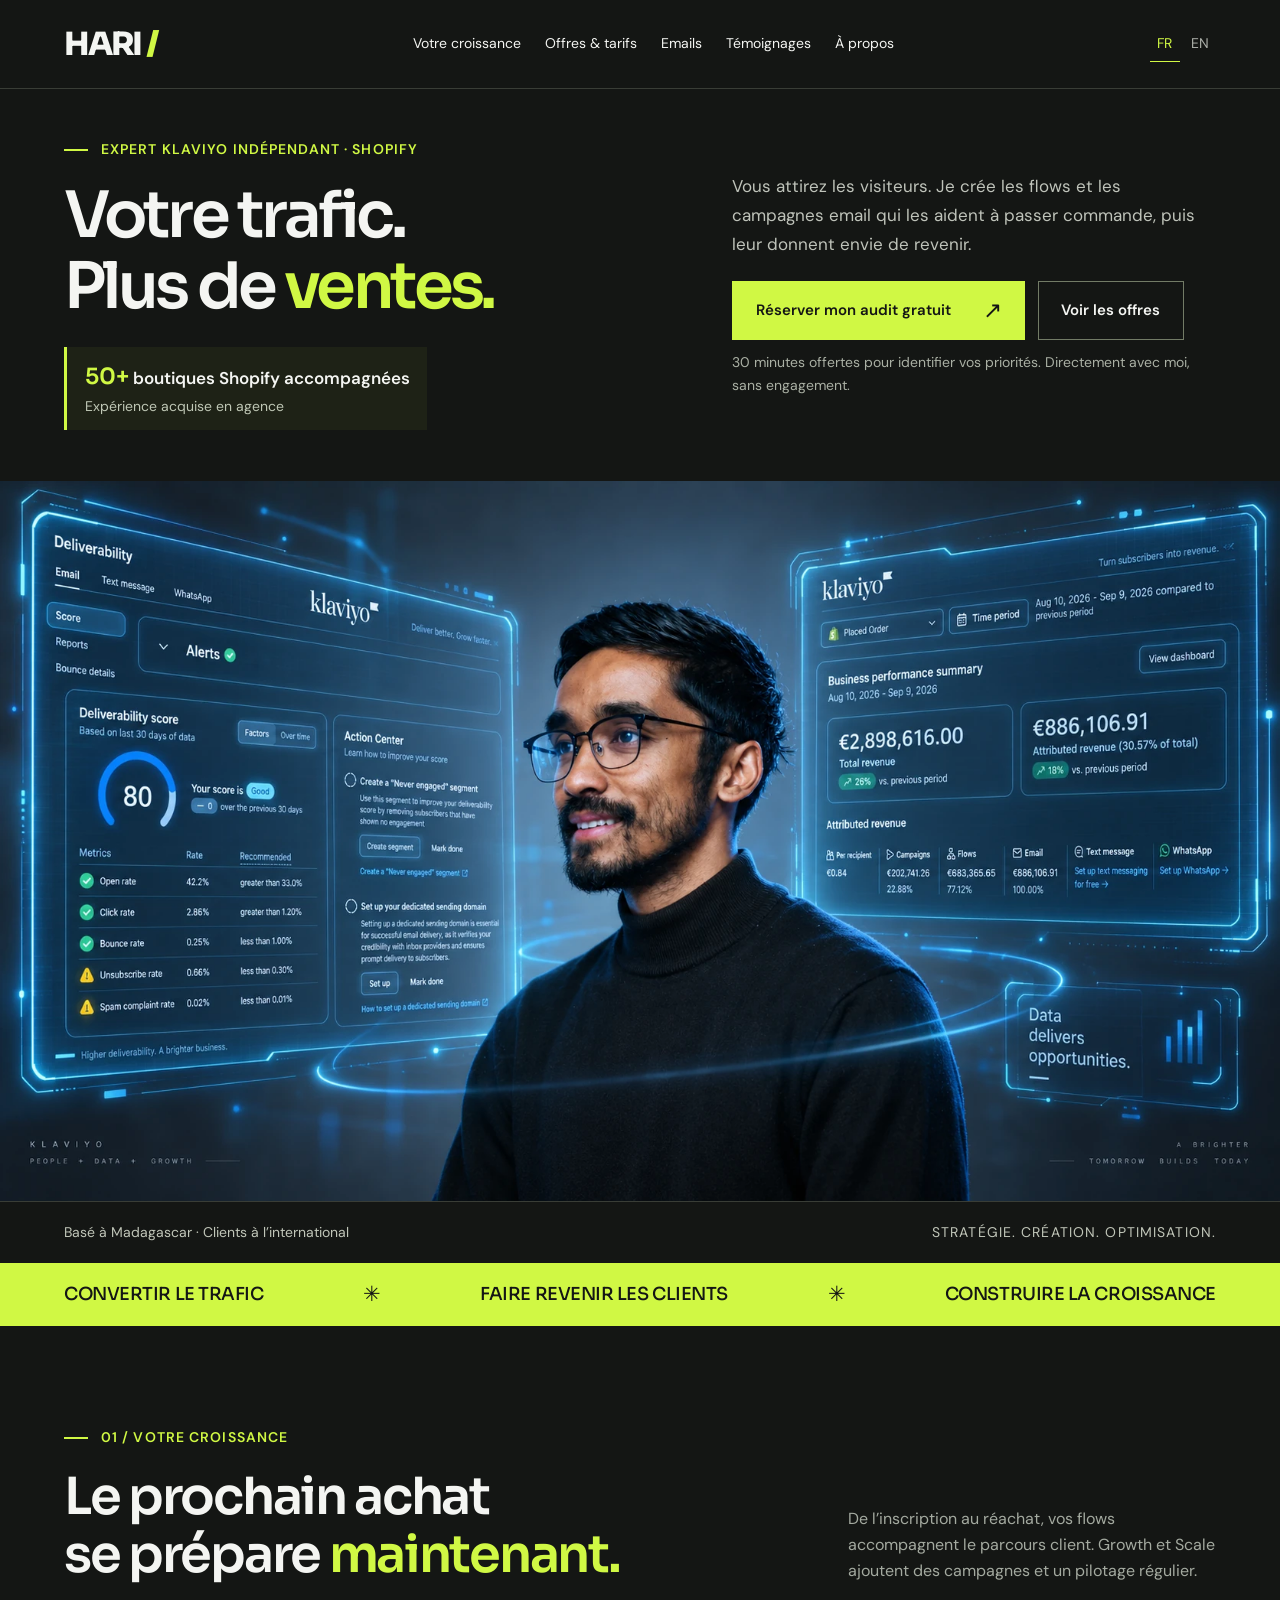
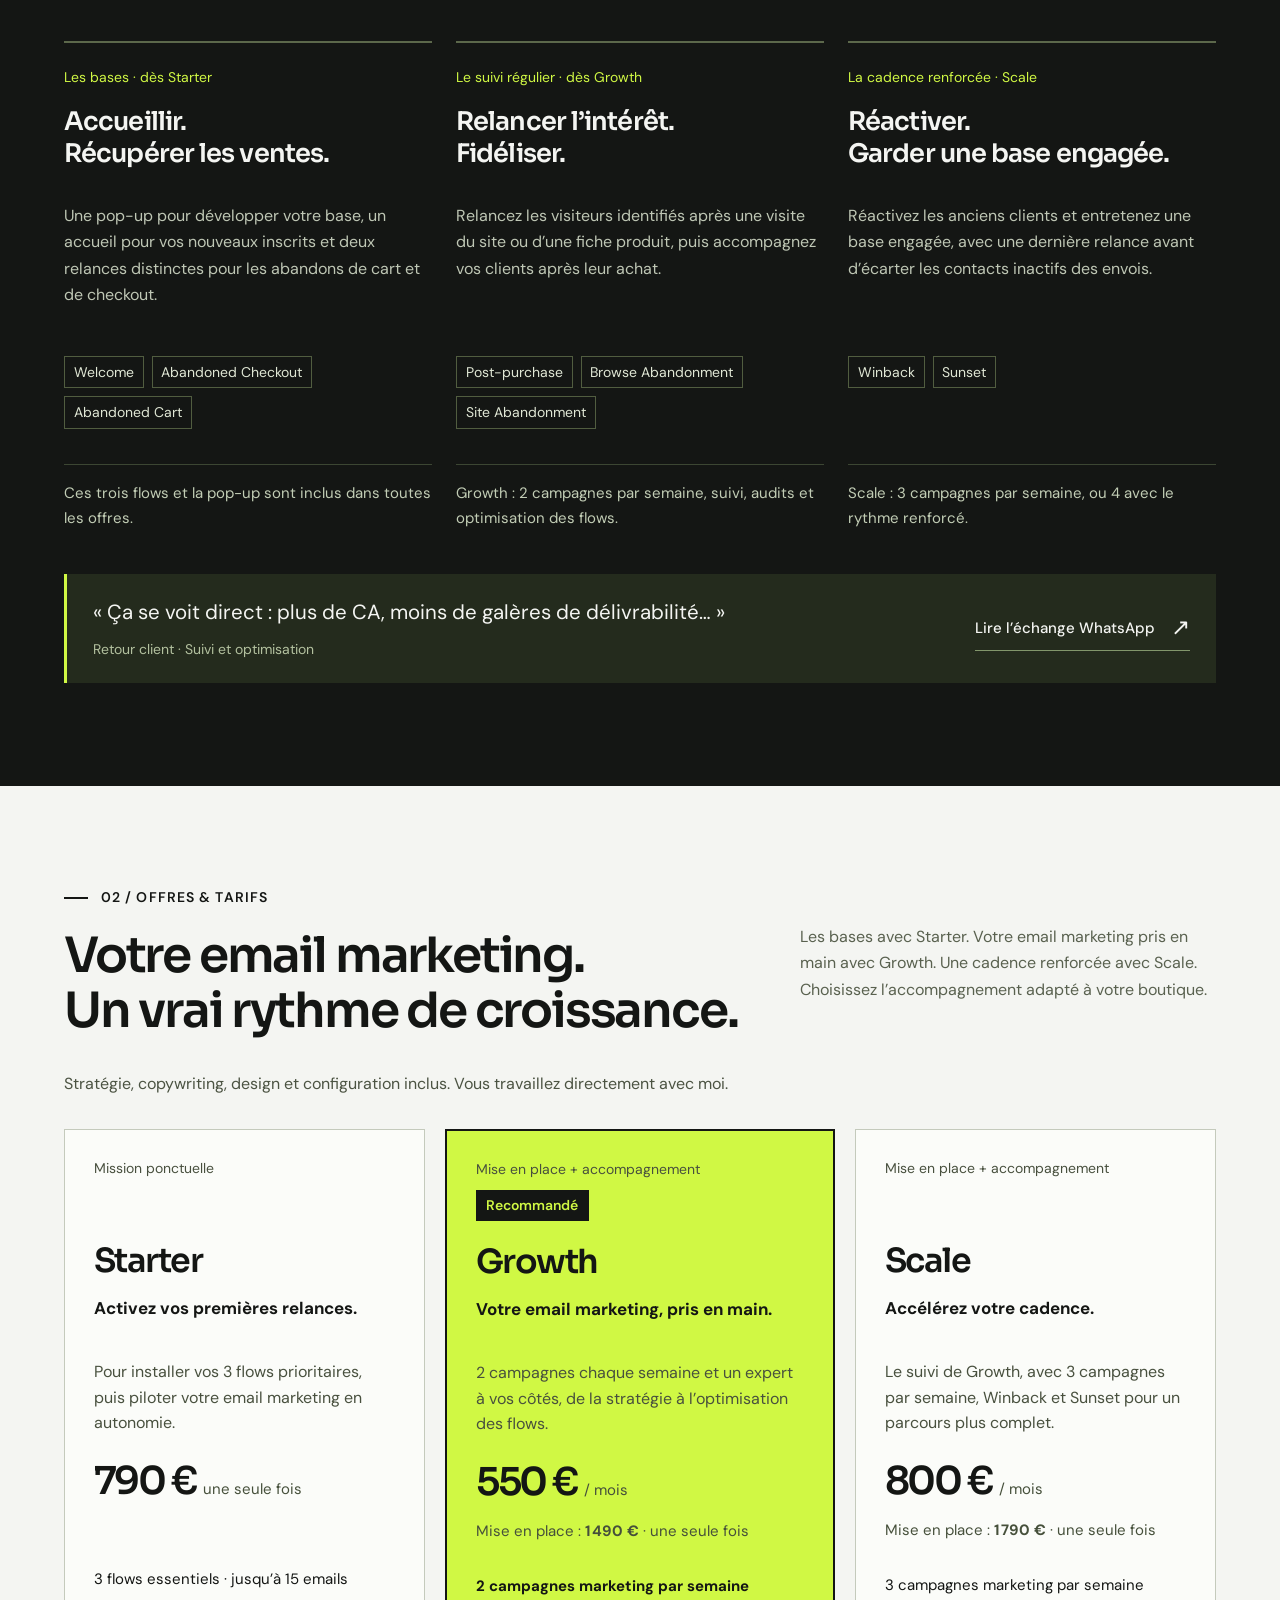
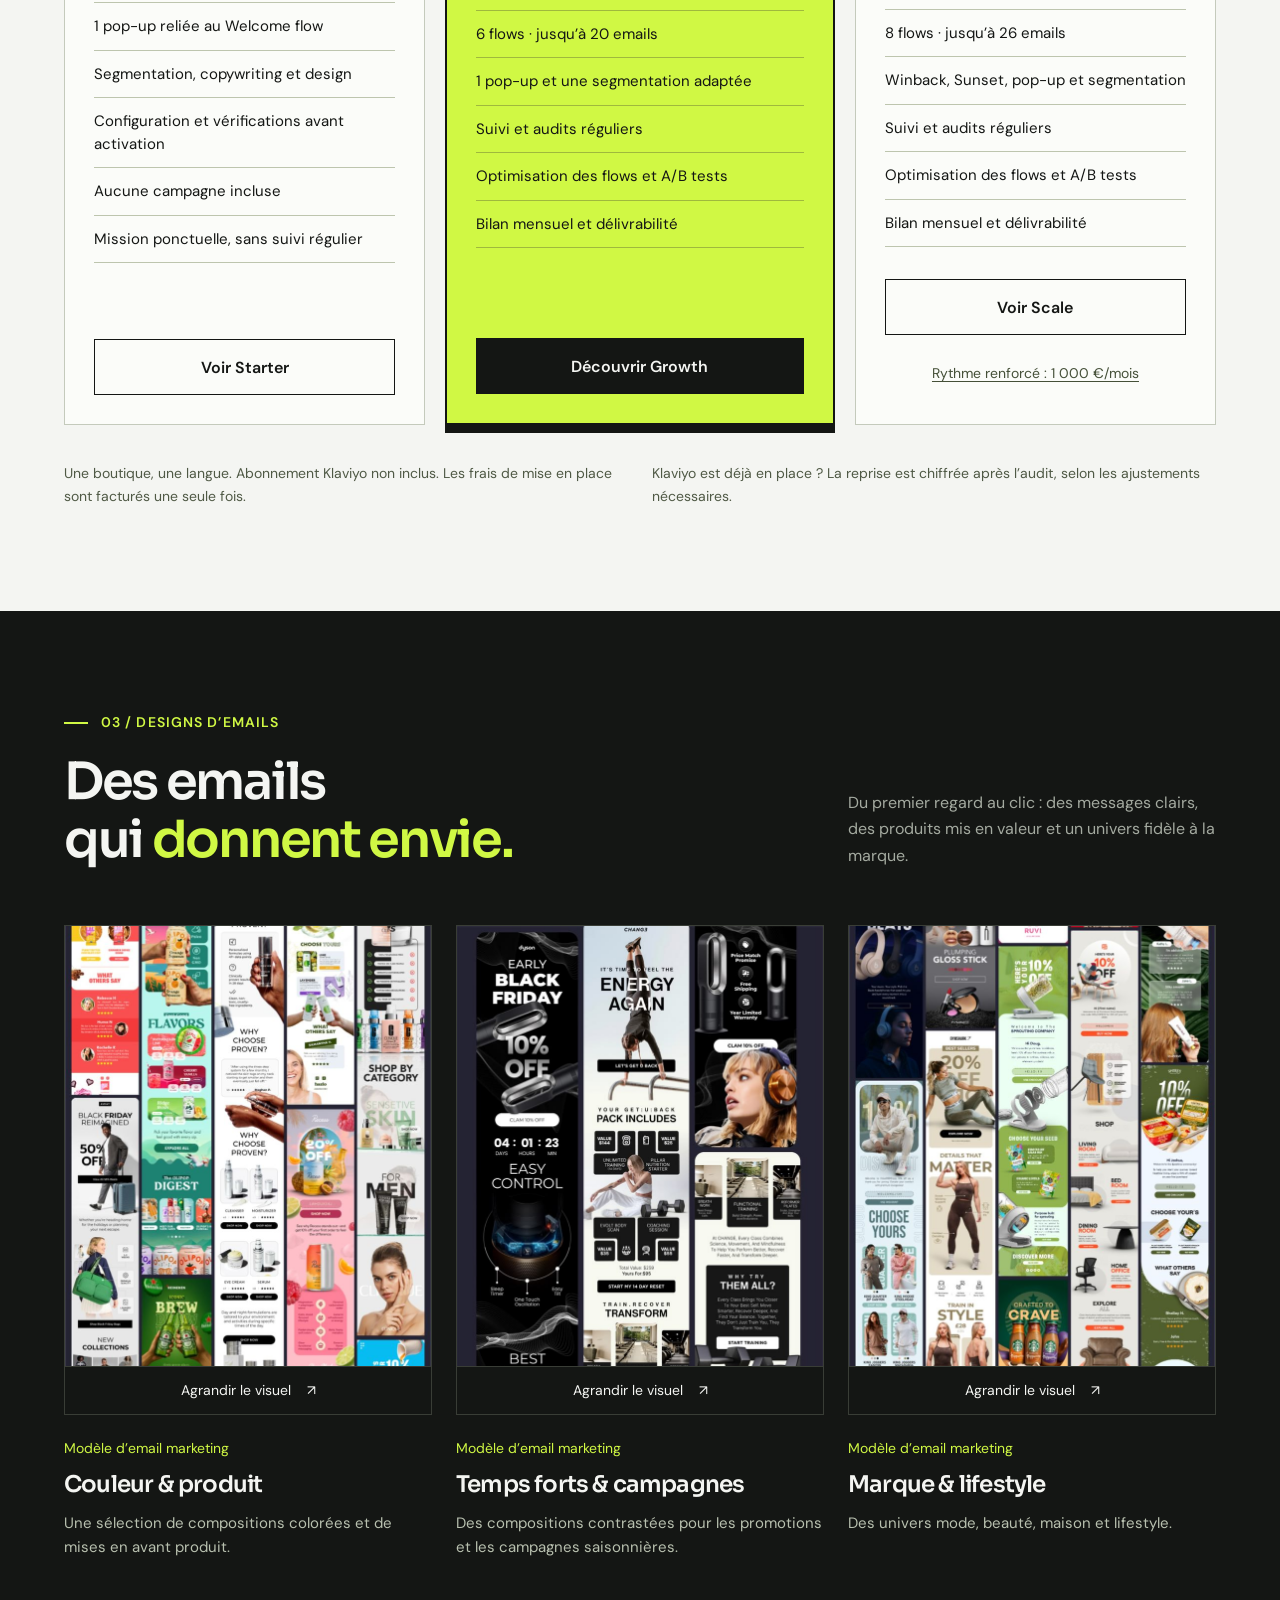
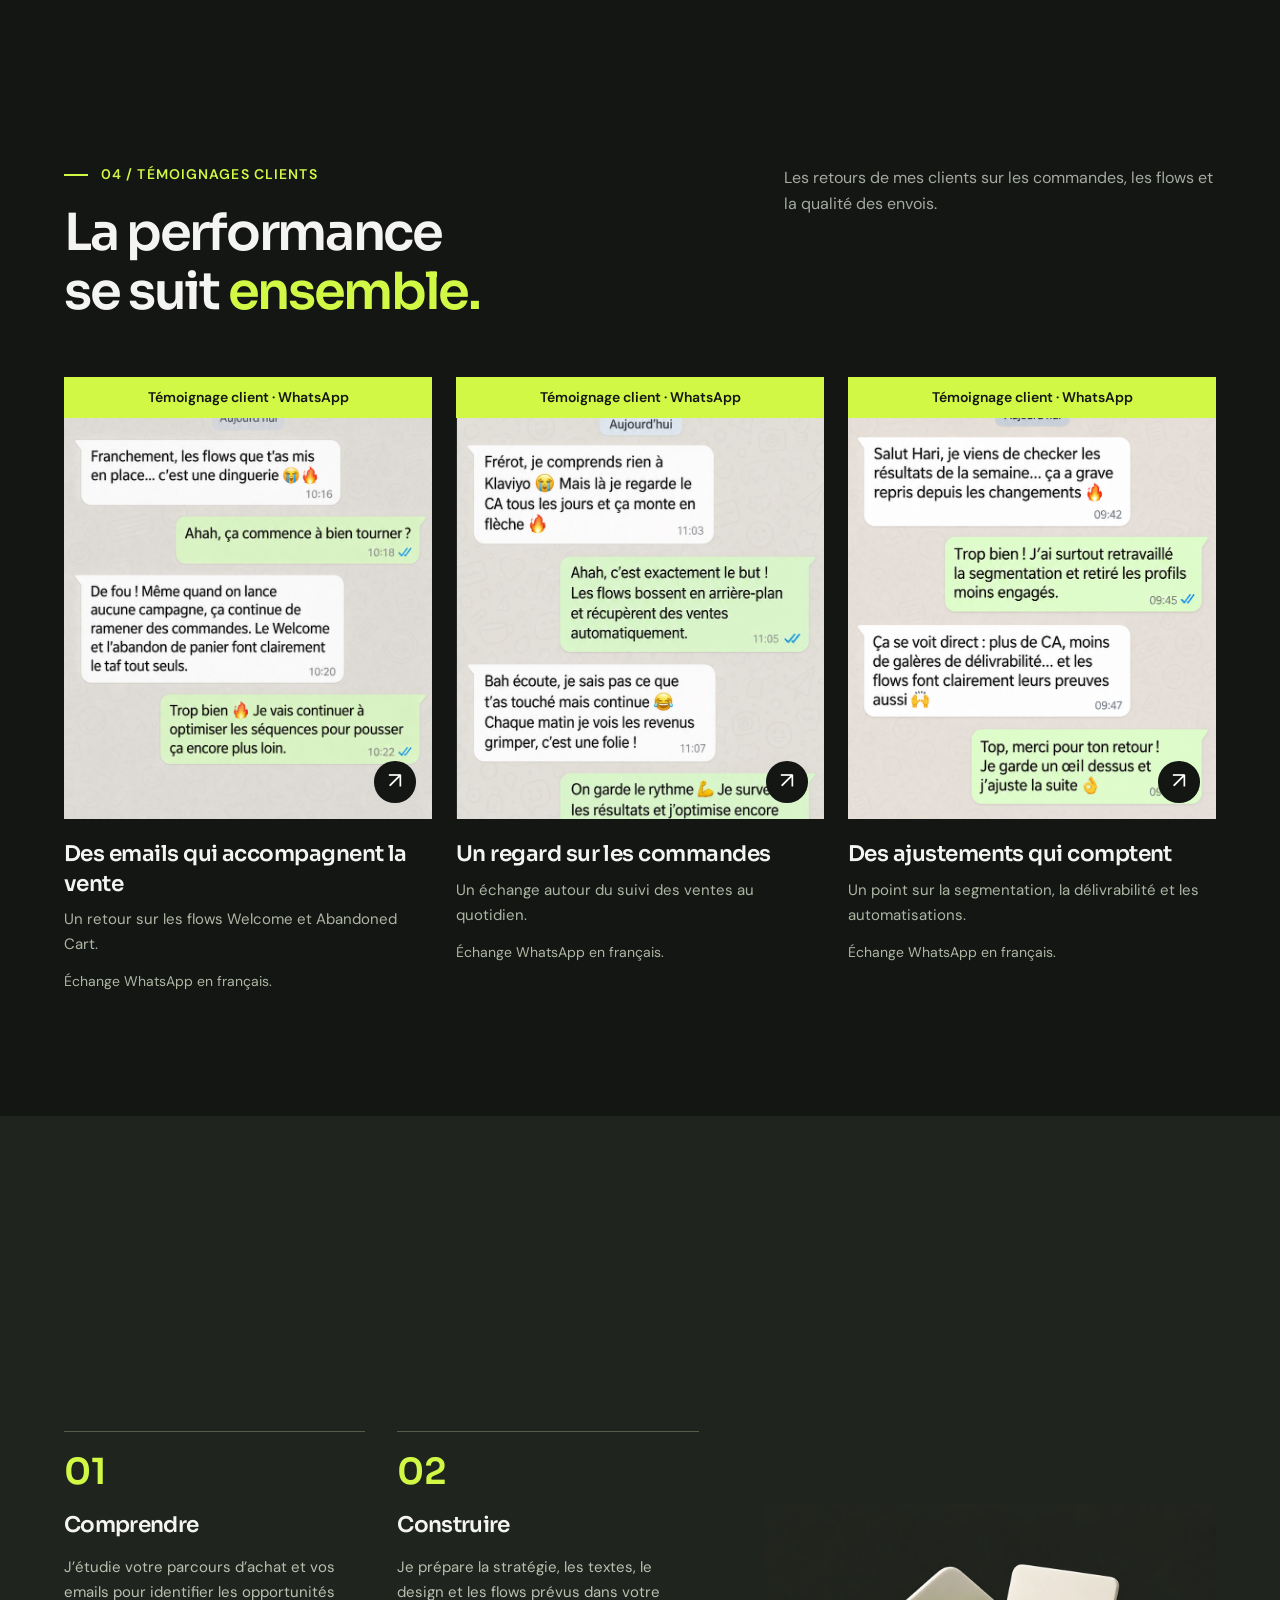
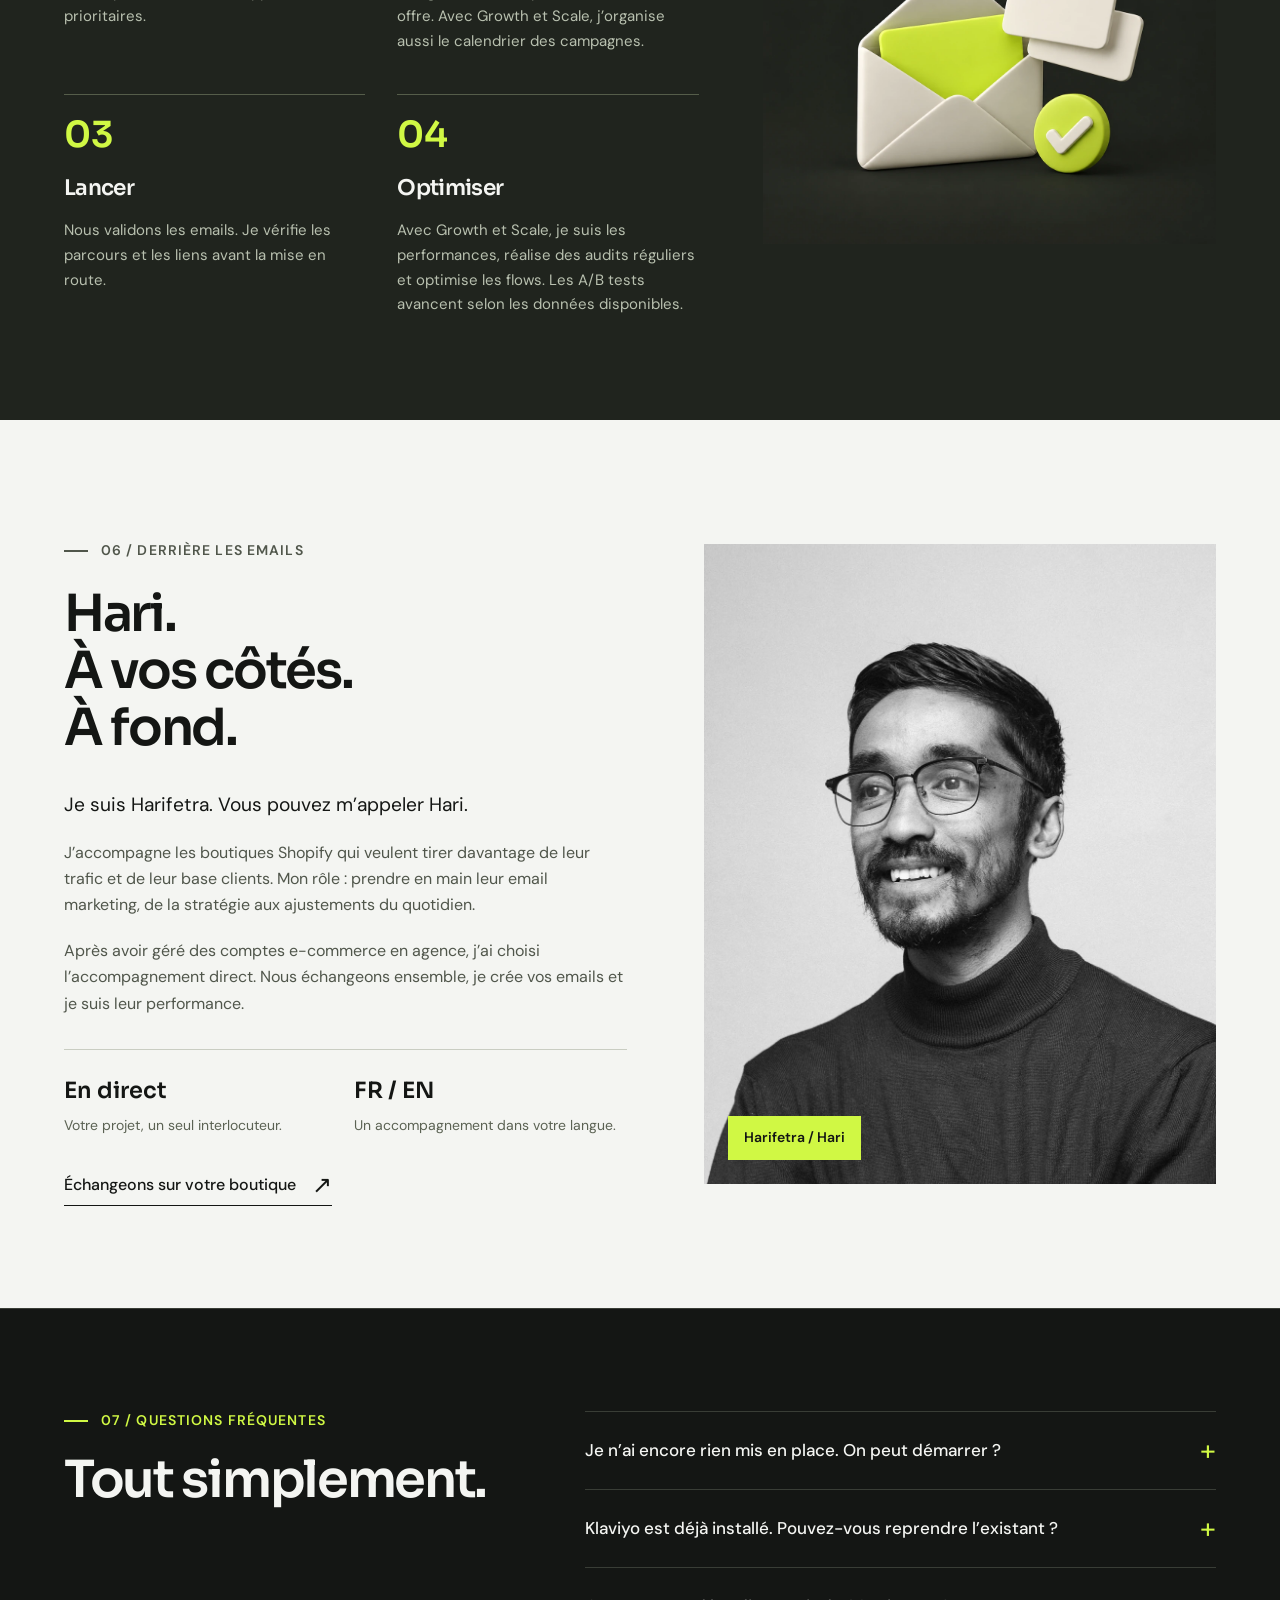
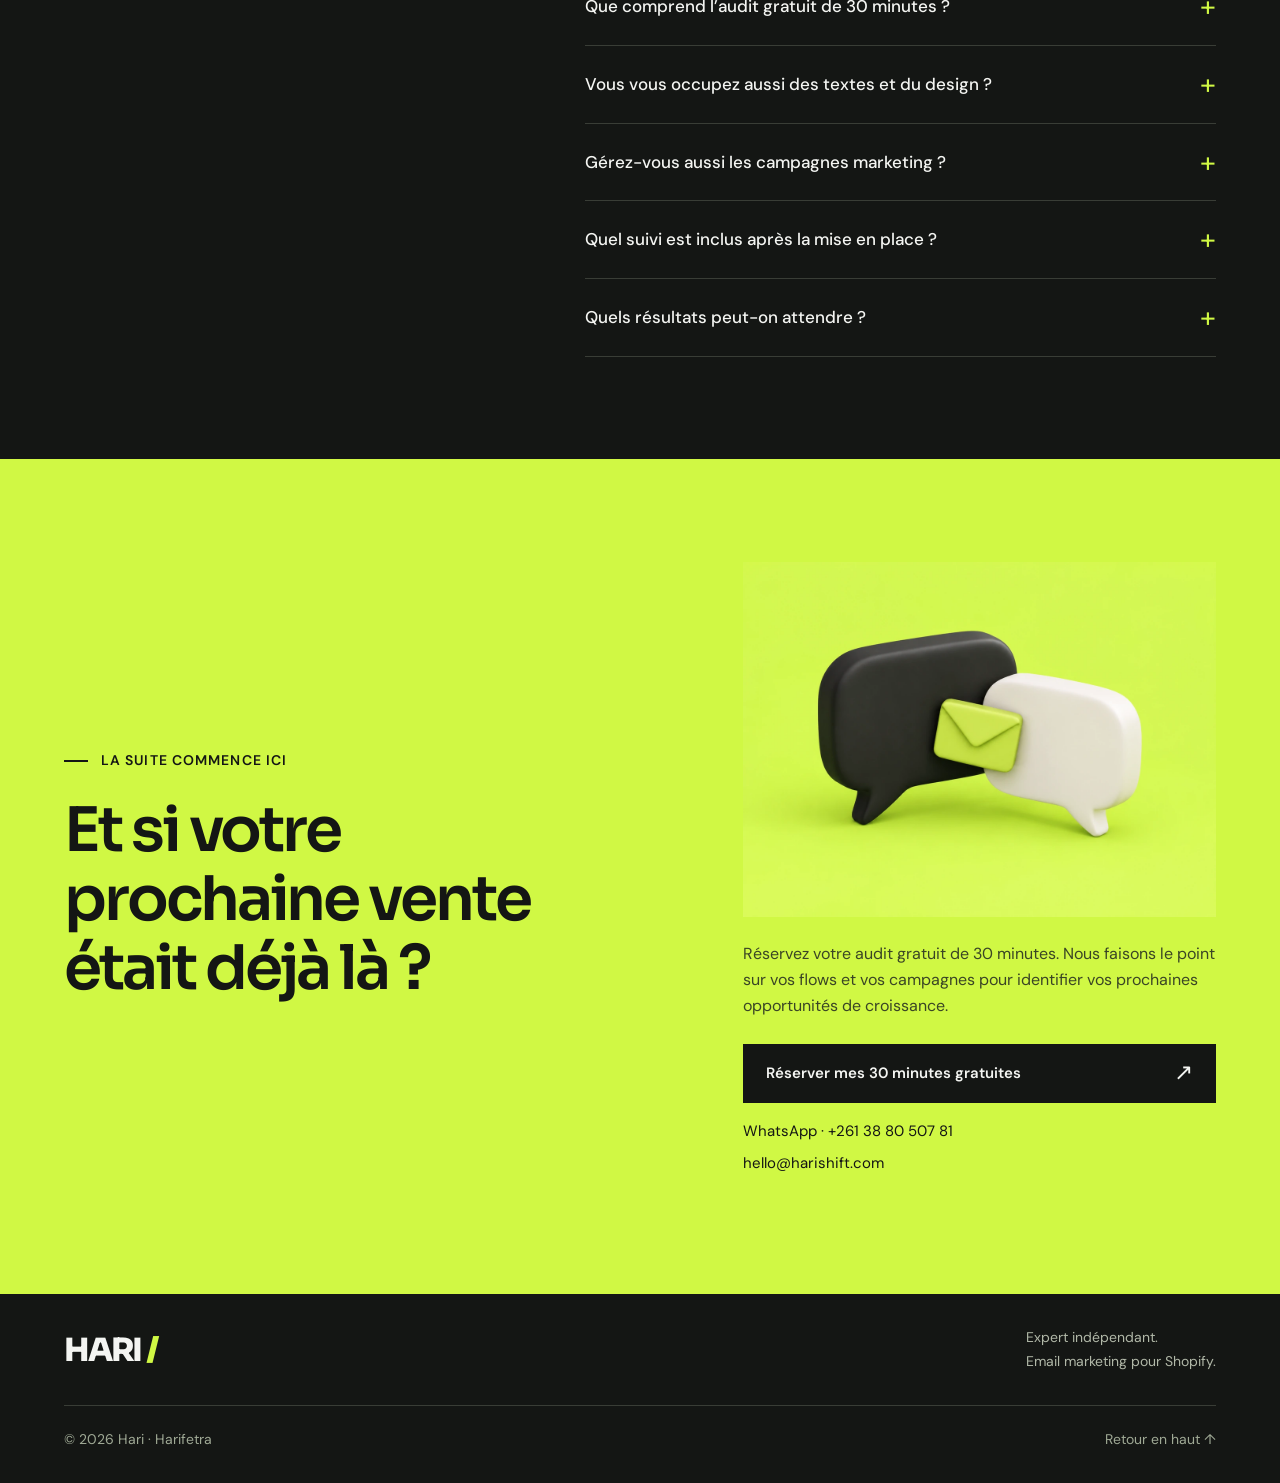
==== commit 9961fb8d: "Add Shopify agency experience proof below the main headline" ====
--- a/index.html
+++ b/index.html
@@ -4,11 +4,11 @@
 <title>Hari — Plus de ventes grâce à votre email marketing</title><meta name="description" content="Votre trafic mérite de convertir. Hari, expert Klaviyo indépendant, accompagne les boutiques Shopify : emails, fidélisation et optimisation continue.">
 <link rel="canonical" href="https://harishift.com/"><link rel="alternate" hreflang="fr" href="https://harishift.com/"><link rel="alternate" hreflang="en" href="https://harishift.com/en/"><link rel="alternate" hreflang="x-default" href="https://harishift.com/">
 <meta property="og:title" content="Hari — Plus de ventes grâce à votre email marketing"><meta property="og:description" content="Votre trafic mérite de convertir. Hari, expert Klaviyo indépendant, accompagne les boutiques Shopify : emails, fidélisation et optimisation continue."><meta property="og:type" content="website"><meta property="og:url" content="https://harishift.com/"><meta property="og:locale" content="fr_FR">
-<link rel="icon" href="/assets/favicon.svg" type="image/svg+xml"><link rel="stylesheet" href="/assets/style.css?v=1b5e110f1c"><link rel="stylesheet" href="/assets/media.css?v=1b5e110f1c"><link rel="stylesheet" href="/assets/refresh.css?v=1b5e110f1c"><link rel="stylesheet" href="/assets/offers.css?v=1e666e2a13"><link rel="preload" as="image" href="/assets/hari-banner.webp"><script src="/assets/app.js?v=1b5e110f1c" defer></script><script src="/assets/offers.js?v=1e666e2a13" defer></script><link rel="stylesheet" href="https://assets.calendly.com/assets/external/widget.css"><script src="https://assets.calendly.com/assets/external/widget.js" async></script><script src="/assets/booking.js?v=bb8738166b" defer></script></head>
+<link rel="icon" href="/assets/favicon.svg" type="image/svg+xml"><link rel="stylesheet" href="/assets/style.css?v=f298908c5c"><link rel="stylesheet" href="/assets/media.css?v=f298908c5c"><link rel="stylesheet" href="/assets/refresh.css?v=f298908c5c"><link rel="stylesheet" href="/assets/offers.css?v=1e666e2a13"><link rel="preload" as="image" href="/assets/hari-banner.webp"><script src="/assets/app.js?v=f298908c5c" defer></script><script src="/assets/offers.js?v=1e666e2a13" defer></script><link rel="stylesheet" href="https://assets.calendly.com/assets/external/widget.css"><script src="https://assets.calendly.com/assets/external/widget.js" async></script><script src="/assets/booking.js?v=bb8738166b" defer></script></head>
 <body id="top"><a class="skip" href="#main">Aller au contenu</a>
 <header class="header"><div class="nav-inner wrap"><a class="brand" href="/" aria-label="Accueil Hari">HARI<span> /</span></a><nav class="desktop-nav" aria-label="Navigation principale"><a href="#growth">Votre croissance</a><a href="#offers">Offres &amp; tarifs</a><a href="#designs">Emails</a><a href="#examples">Témoignages</a><a href="#about">À propos</a></nav><div class="nav-tools"><nav class="languages" aria-label="Langue"><a href="/" data-language="fr" lang="fr" hreflang="fr" aria-label="Français" aria-current="page">FR</a><a href="/en/" data-language="en" lang="en" hreflang="en" aria-label="English">EN</a></nav><a class="button" href="https://calendly.com/hello-harishift/30min" target="_blank" rel="noopener noreferrer" data-calendly aria-haspopup="dialog">Audit gratuit · 30 min<span class="arrow" aria-hidden="true">↗</span></a><button class="menu-toggle" aria-label="Ouvrir ou fermer le menu" aria-expanded="false" aria-controls="mobile-nav">Menu <span aria-hidden="true">☰</span></button></div></div><nav class="mobile-nav" id="mobile-nav" hidden aria-label="Navigation mobile"><a href="#growth">Votre croissance</a><a href="#offers">Offres &amp; tarifs</a><a href="#designs">Emails</a><a href="#examples">Témoignages</a><a href="#about">À propos</a><a class="button" href="https://calendly.com/hello-harishift/30min" target="_blank" rel="noopener noreferrer" data-calendly aria-haspopup="dialog">Audit gratuit · 30 min<span class="arrow" aria-hidden="true">↗</span></a></nav></header>
 <main id="main">
-<section class="hero"><div class="hero-lead wrap"><div><p class="eyebrow lime">Expert Klaviyo indépendant · Shopify</p><h1><span>Votre trafic.</span><span>Plus de <em>ventes.</em></span></h1></div><div class="hero-summary"><p class="hero-description">Vous attirez les visiteurs. Je crée les flows et les campagnes email qui les aident à passer commande, puis leur donnent envie de revenir.</p><div class="hero-actions"><a class="button" href="https://calendly.com/hello-harishift/30min" target="_blank" rel="noopener noreferrer" data-calendly aria-haspopup="dialog">Réserver mon audit gratuit<span class="arrow" aria-hidden="true">↗</span></a><a class="button button-outline" href="#offers">Voir les offres</a></div><p class="hero-note">30 minutes offertes pour identifier vos priorités. Directement avec moi, sans engagement.</p></div></div><figure class="hero-banner"><img src="/assets/hari-banner.webp" width="1672" height="941" alt="Hari entouré de tableaux de bord Klaviyo en hologrammes bleus" fetchpriority="high"></figure><div class="hero-bottom wrap"><span>Basé à Madagascar · Clients à l’international</span><span>Stratégie. Création. Optimisation.</span></div></section>
+<section class="hero"><div class="hero-lead wrap"><div><p class="eyebrow lime">Expert Klaviyo indépendant · Shopify</p><h1><span>Votre trafic.</span><span>Plus de <em>ventes.</em></span></h1><div class="hero-experience"><p class="hero-experience-main"><strong>50+</strong> boutiques Shopify accompagnées</p><p class="hero-experience-context">Expérience acquise en agence</p></div></div><div class="hero-summary"><p class="hero-description">Vous attirez les visiteurs. Je crée les flows et les campagnes email qui les aident à passer commande, puis leur donnent envie de revenir.</p><div class="hero-actions"><a class="button" href="https://calendly.com/hello-harishift/30min" target="_blank" rel="noopener noreferrer" data-calendly aria-haspopup="dialog">Réserver mon audit gratuit<span class="arrow" aria-hidden="true">↗</span></a><a class="button button-outline" href="#offers">Voir les offres</a></div><p class="hero-note">30 minutes offertes pour identifier vos priorités. Directement avec moi, sans engagement.</p></div></div><figure class="hero-banner"><img src="/assets/hari-banner.webp" width="1672" height="941" alt="Hari entouré de tableaux de bord Klaviyo en hologrammes bleus" fetchpriority="high"></figure><div class="hero-bottom wrap"><span>Basé à Madagascar · Clients à l’international</span><span>Stratégie. Création. Optimisation.</span></div></section>
 <div class="band"><span>Convertir le trafic</span><i aria-hidden="true">✳</i><span>Faire revenir les clients</span><i aria-hidden="true">✳</i><span>Construire la croissance</span></div>
 <section class="impact section wrap" id="growth"><div class="section-head reveal"><div><p class="eyebrow lime">01 / Votre croissance</p><h2>Le prochain achat<br>se prépare <span class="lime">maintenant.</span></h2></div><p>De l’inscription au réachat, vos flows accompagnent le parcours client. Growth et Scale ajoutent des campagnes et un pilotage régulier.</p></div><div class="growth-services"><article class="growth-service reveal"><p class="growth-service-label">Les bases · dès Starter</p><h3>Accueillir.<br>Récupérer les ventes.</h3><p class="growth-service-description">Une pop-up pour développer votre base, un accueil pour vos nouveaux inscrits et deux relances distinctes pour les abandons de cart et de checkout.</p><ul class="growth-flow-tags"><li>Welcome</li><li>Abandoned Checkout</li><li>Abandoned Cart</li></ul><p class="growth-service-scope">Ces trois flows et la pop-up sont inclus dans toutes les offres.</p></article><article class="growth-service reveal"><p class="growth-service-label">Le suivi régulier · dès Growth</p><h3>Relancer l’intérêt.<br>Fidéliser.</h3><p class="growth-service-description">Relancez les visiteurs identifiés après une visite du site ou d’une fiche produit, puis accompagnez vos clients après leur achat.</p><ul class="growth-flow-tags"><li>Post-purchase</li><li>Browse Abandonment</li><li>Site Abandonment</li></ul><p class="growth-service-scope">Growth : 2 campagnes par semaine, suivi, audits et optimisation des flows.</p></article><article class="growth-service reveal"><p class="growth-service-label">La cadence renforcée · Scale</p><h3>Réactiver.<br>Garder une base engagée.</h3><p class="growth-service-description">Réactivez les anciens clients et entretenez une base engagée, avec une dernière relance avant d’écarter les contacts inactifs des envois.</p><ul class="growth-flow-tags"><li>Winback</li><li>Sunset</li></ul><p class="growth-service-scope">Scale : 3 campagnes par semaine, ou 4 avec le rythme renforcé.</p></article></div><figure class="growth-proof"><div><blockquote>« Ça se voit direct : plus de CA, moins de galères de délivrabilité… »</blockquote><figcaption>Retour client · Suivi et optimisation</figcaption></div><button class="text-link" type="button" data-proof="/assets/example-1.jpg" data-proof-alt="Des ajustements qui comptent" data-transcript="#transcript-2">Lire l’échange WhatsApp<span class="arrow" aria-hidden="true">↗</span></button></figure></section>
 <section class="offers offers-v2 section" id="offers"><div class="wrap">
--- a/assets/refresh.css
+++ b/assets/refresh.css
@@ -6,6 +6,10 @@
 .eyebrow{font-family:var(--body);font-size:.875rem;letter-spacing:.08em}.desktop-nav{gap:1.5rem}.nav-inner{gap:1.5rem}
 .hero-lead{display:grid;grid-template-columns:1.25fr 1fr;gap:clamp(2rem,5vw,6rem);align-items:center;padding-block:clamp(2.5rem,4vw,4.5rem)}
 .hero h1{font-family:var(--display);font-size:clamp(2.8rem,5vw,5.2rem);line-height:1.12;letter-spacing:-.06em;margin-top:1.25rem;font-weight:600}
+.hero-experience{width:fit-content;max-width:100%;margin-top:1.5rem;padding:.8rem 1.1rem;border-left:3px solid var(--lime);background:rgba(208,248,68,.05)}
+.hero-experience-main{font-size:1.0625rem;line-height:1.5;font-weight:600;color:var(--paper)}
+.hero-experience-main strong{font-family:var(--display);font-size:1.4rem;font-weight:600;color:var(--lime)}
+.hero-experience-context{margin-top:.15rem;font-size:.875rem;line-height:1.5;color:#bfc7b5}
 .hero h1 em{font-style:normal}.hero-description{margin-top:0;font-size:1.0625rem;max-width:35rem}.hero-actions{margin-top:1.4rem}.hero-note{margin-top:.7rem}
 .hero-banner{width:100%;aspect-ratio:16/9;background:#0b1823;overflow:hidden;margin:0}.hero-banner img{width:100%;height:100%;object-fit:contain;object-position:center;filter:none}
 .hero-bottom{padding-block:1.2rem}.band{font-family:var(--display);font-size:clamp(1rem,1.4vw,1.45rem);font-weight:500;line-height:1.4;letter-spacing:-.025em}
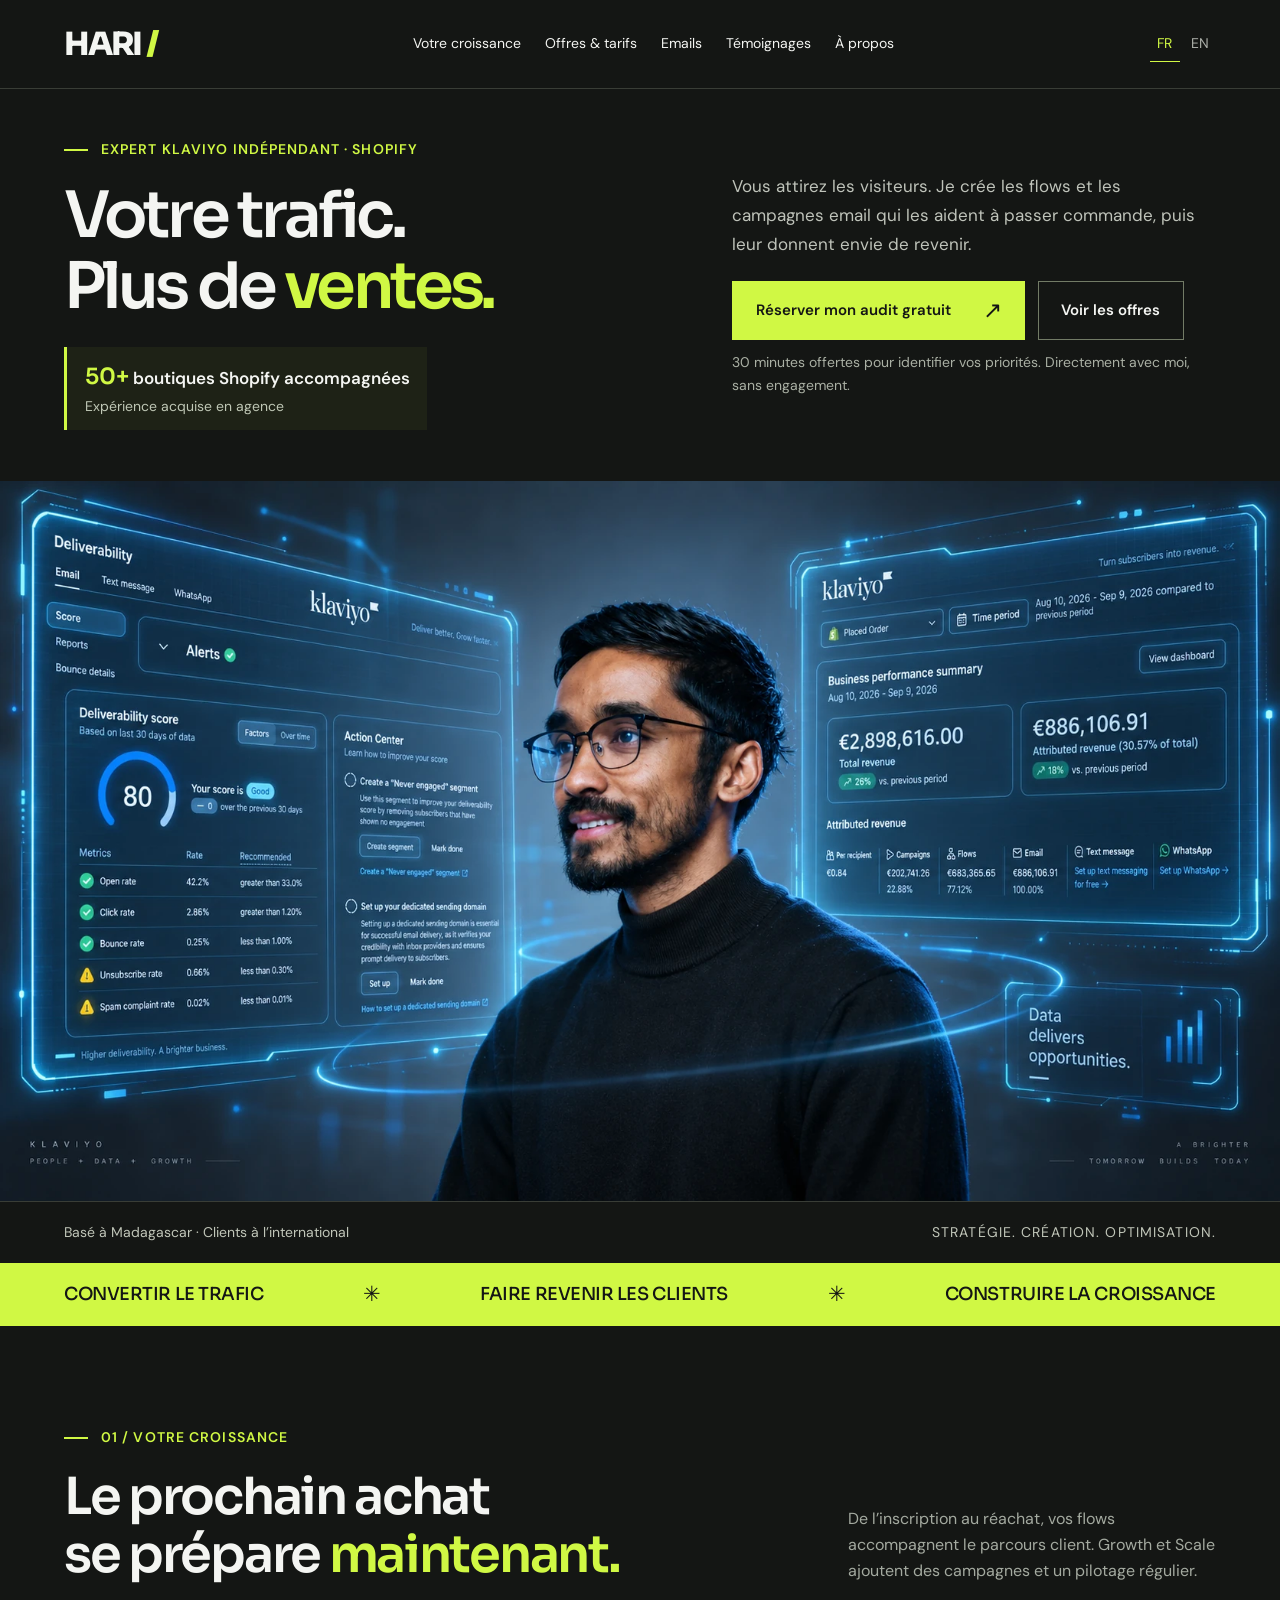
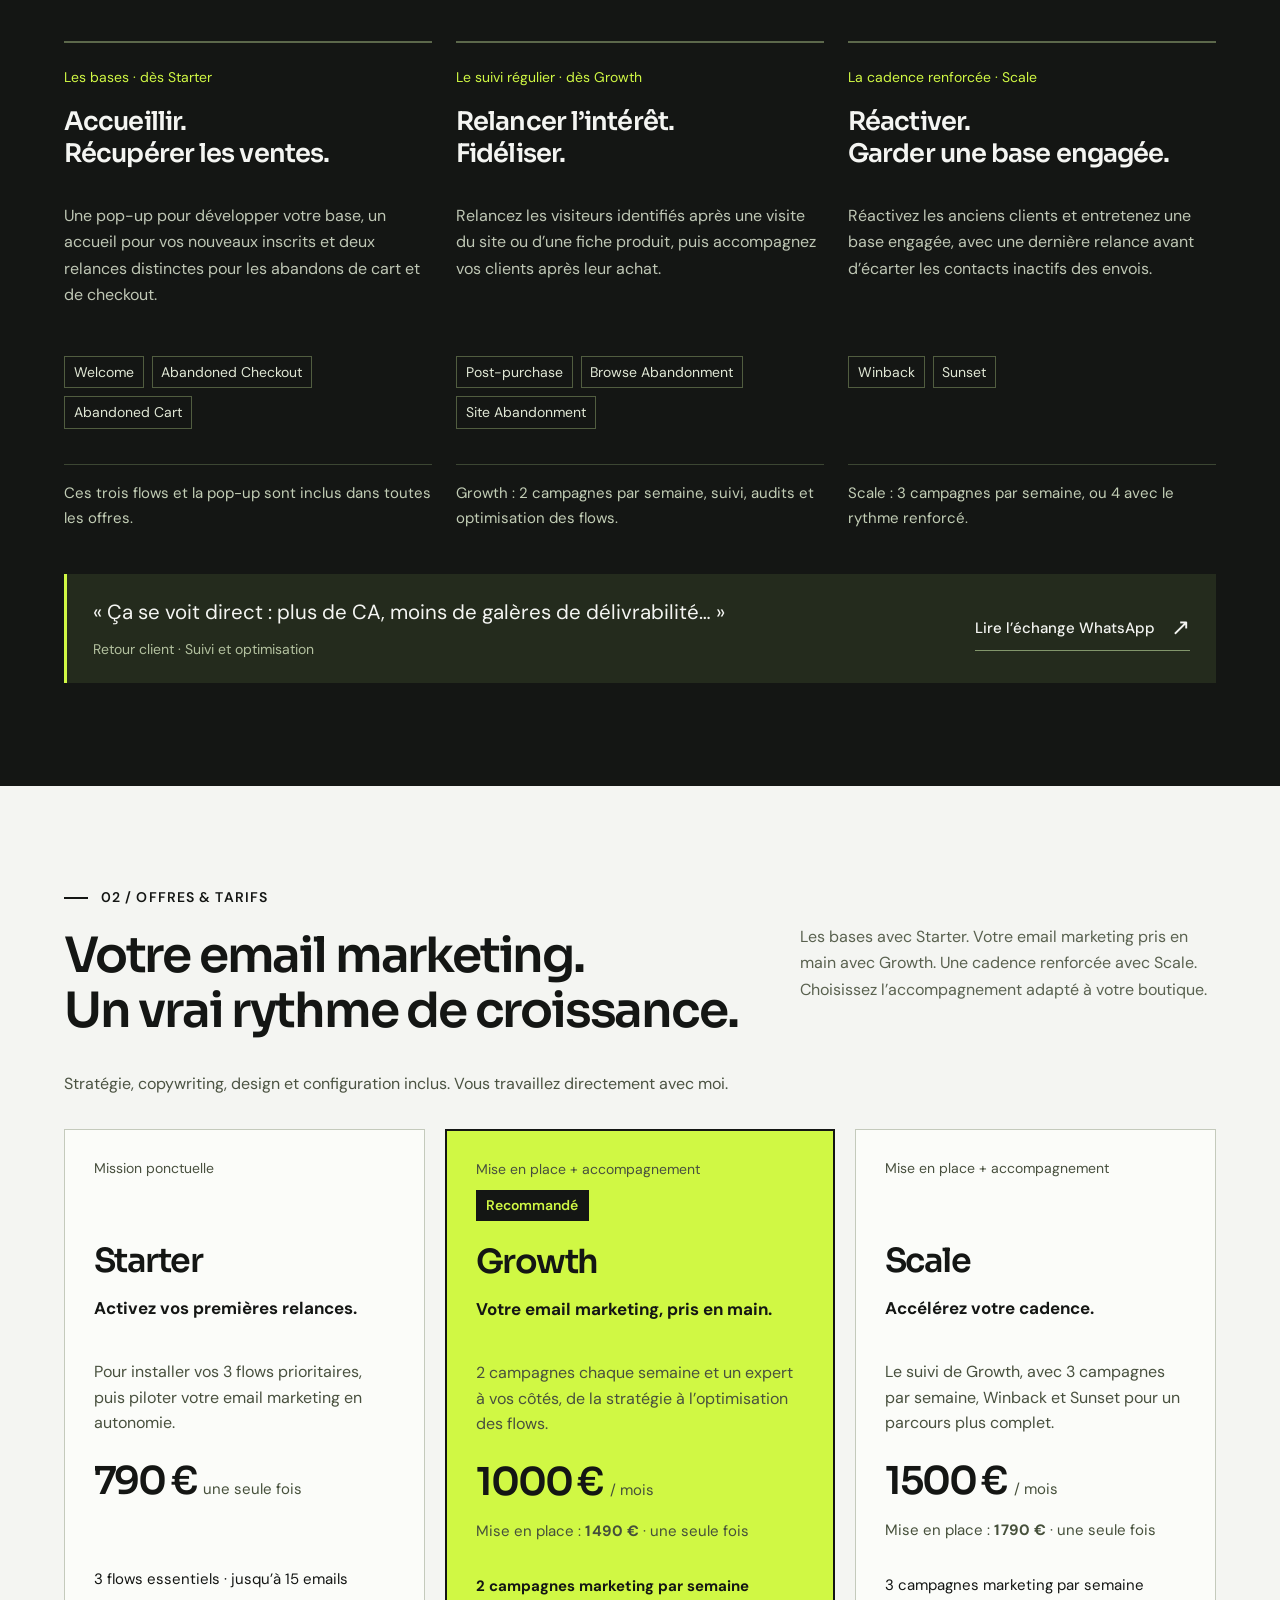
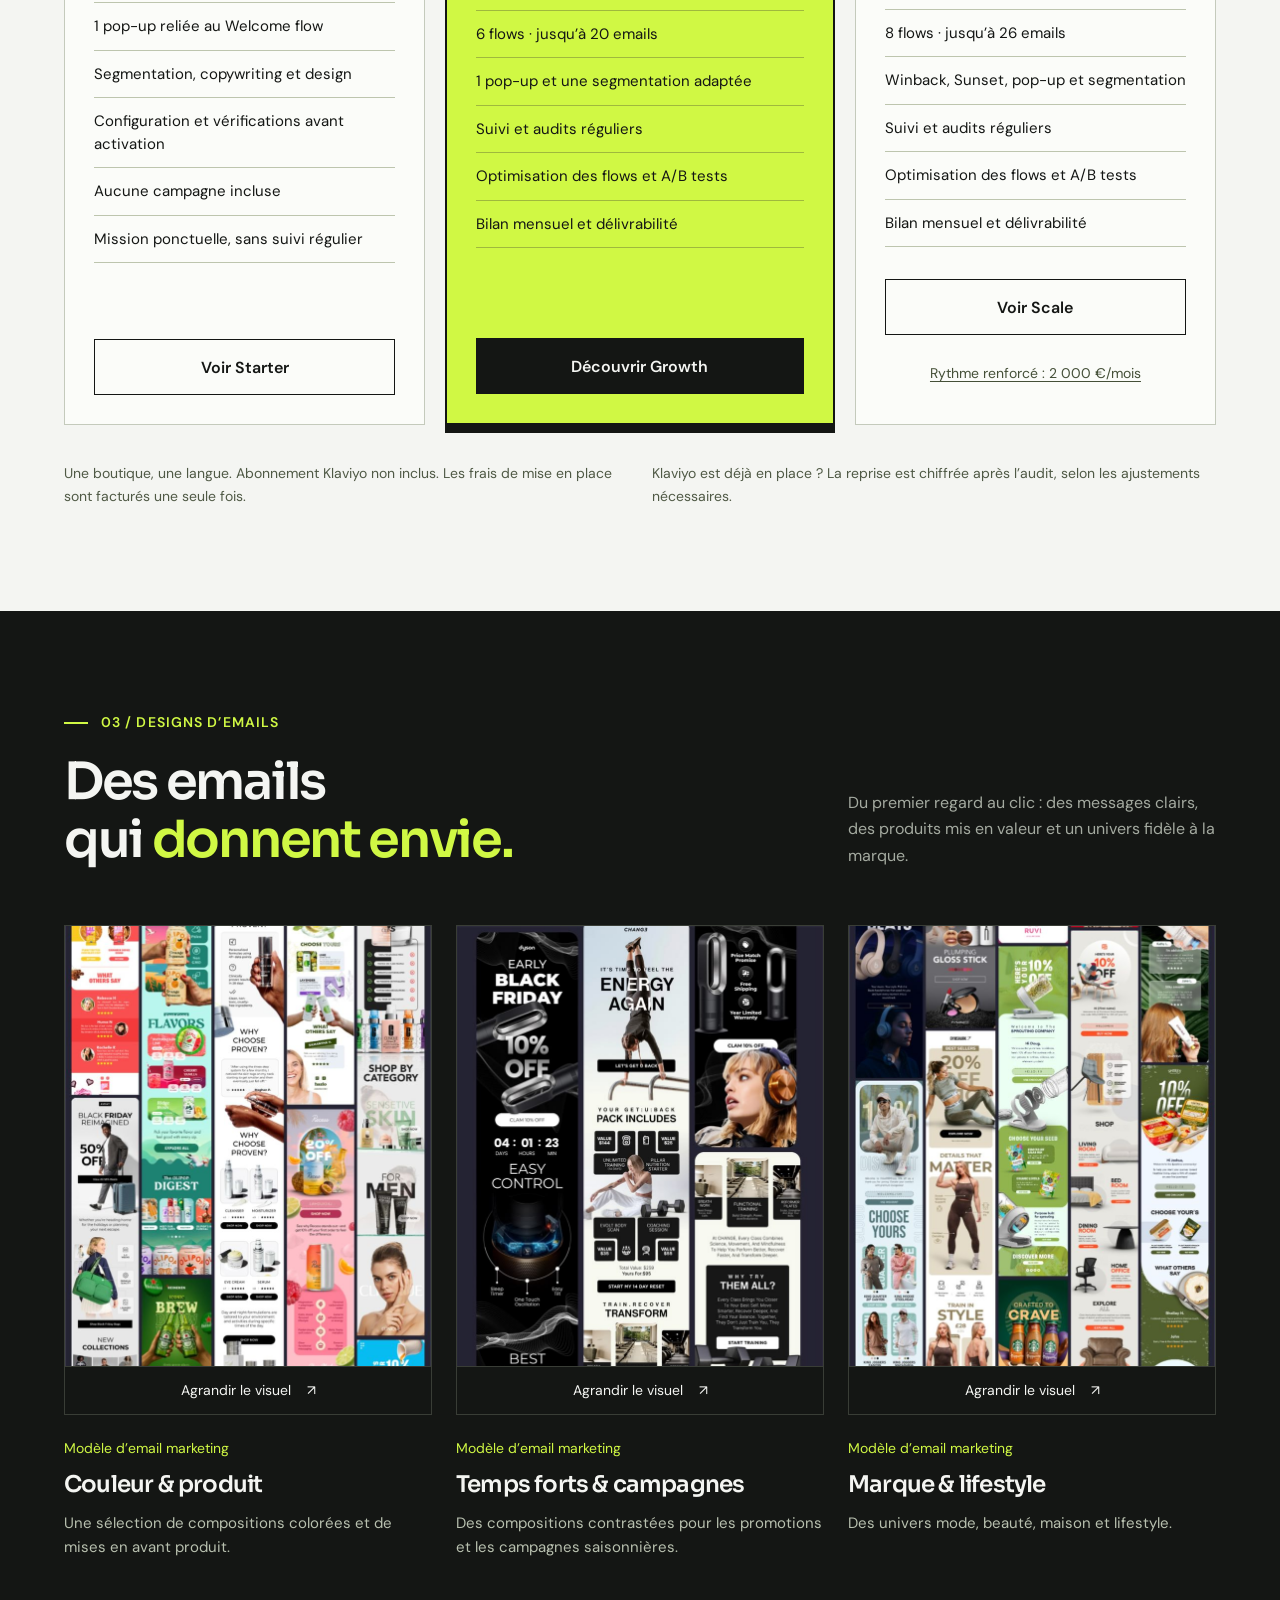
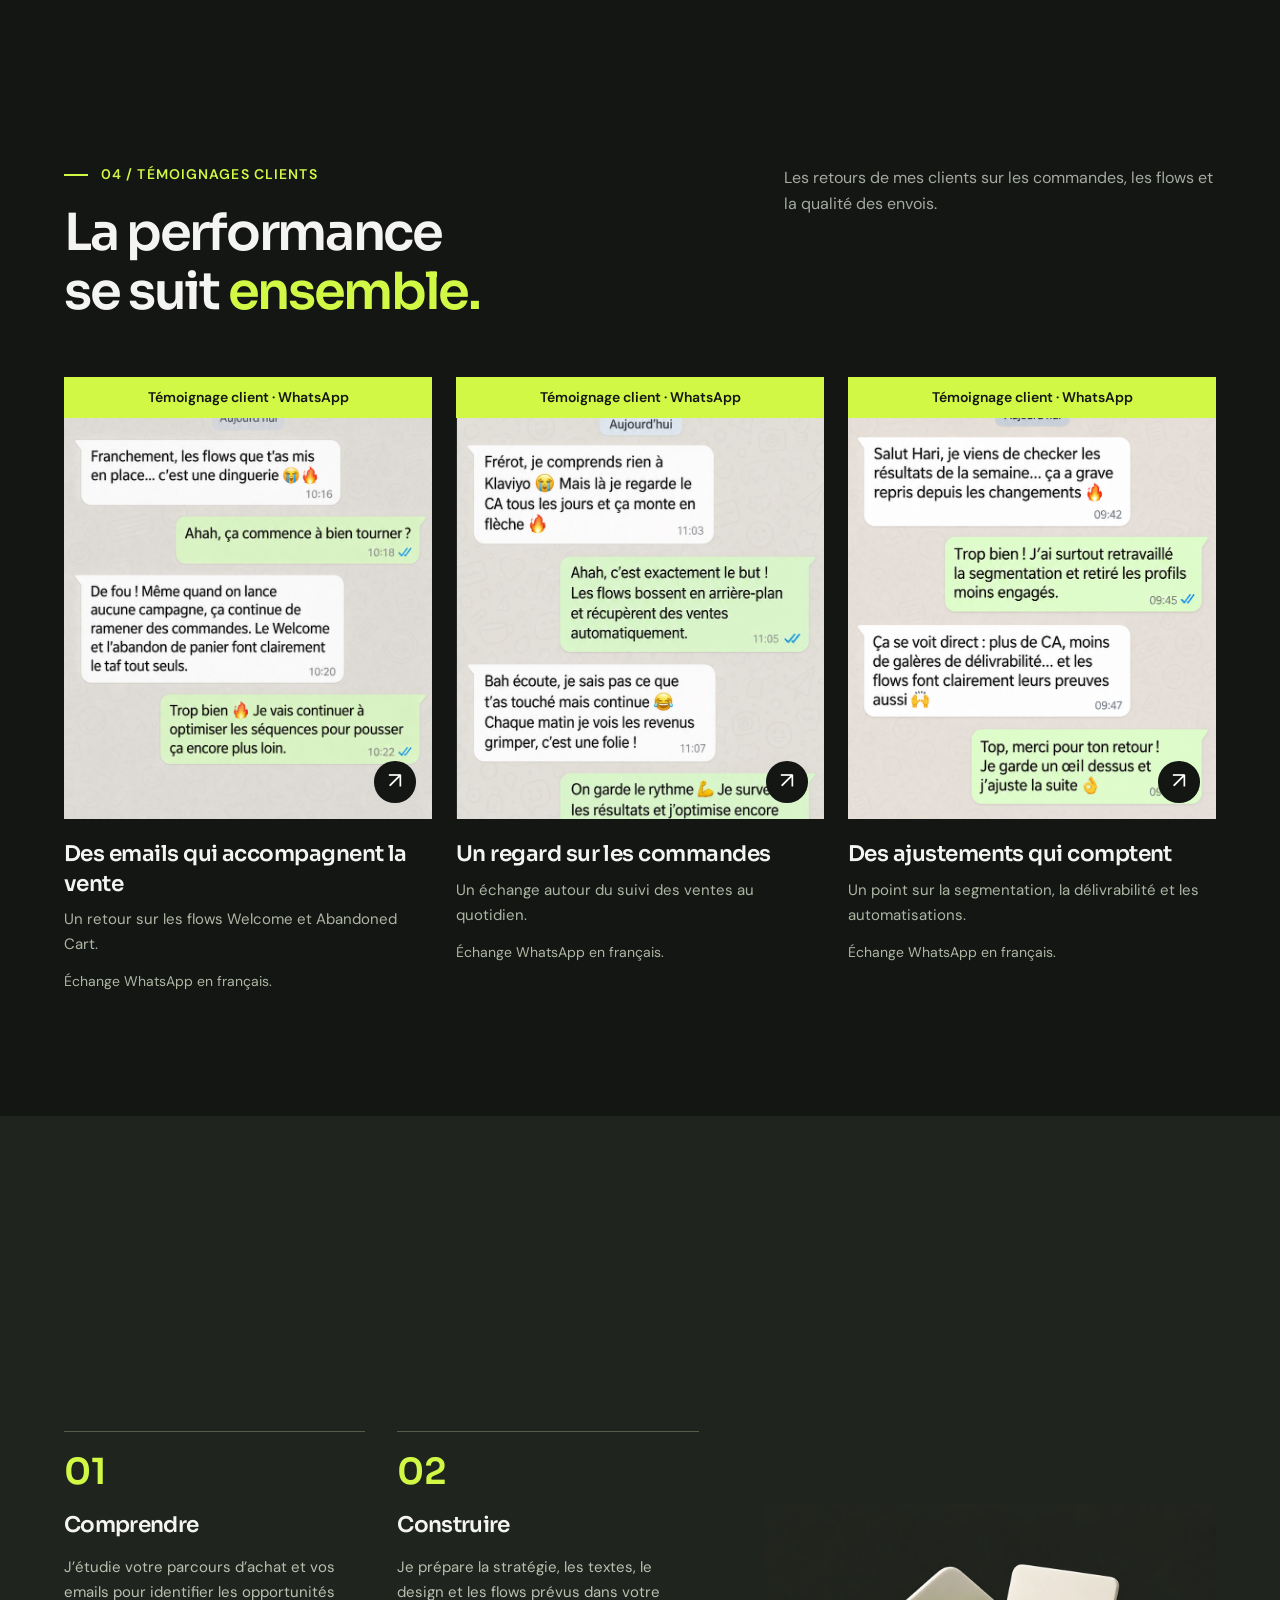
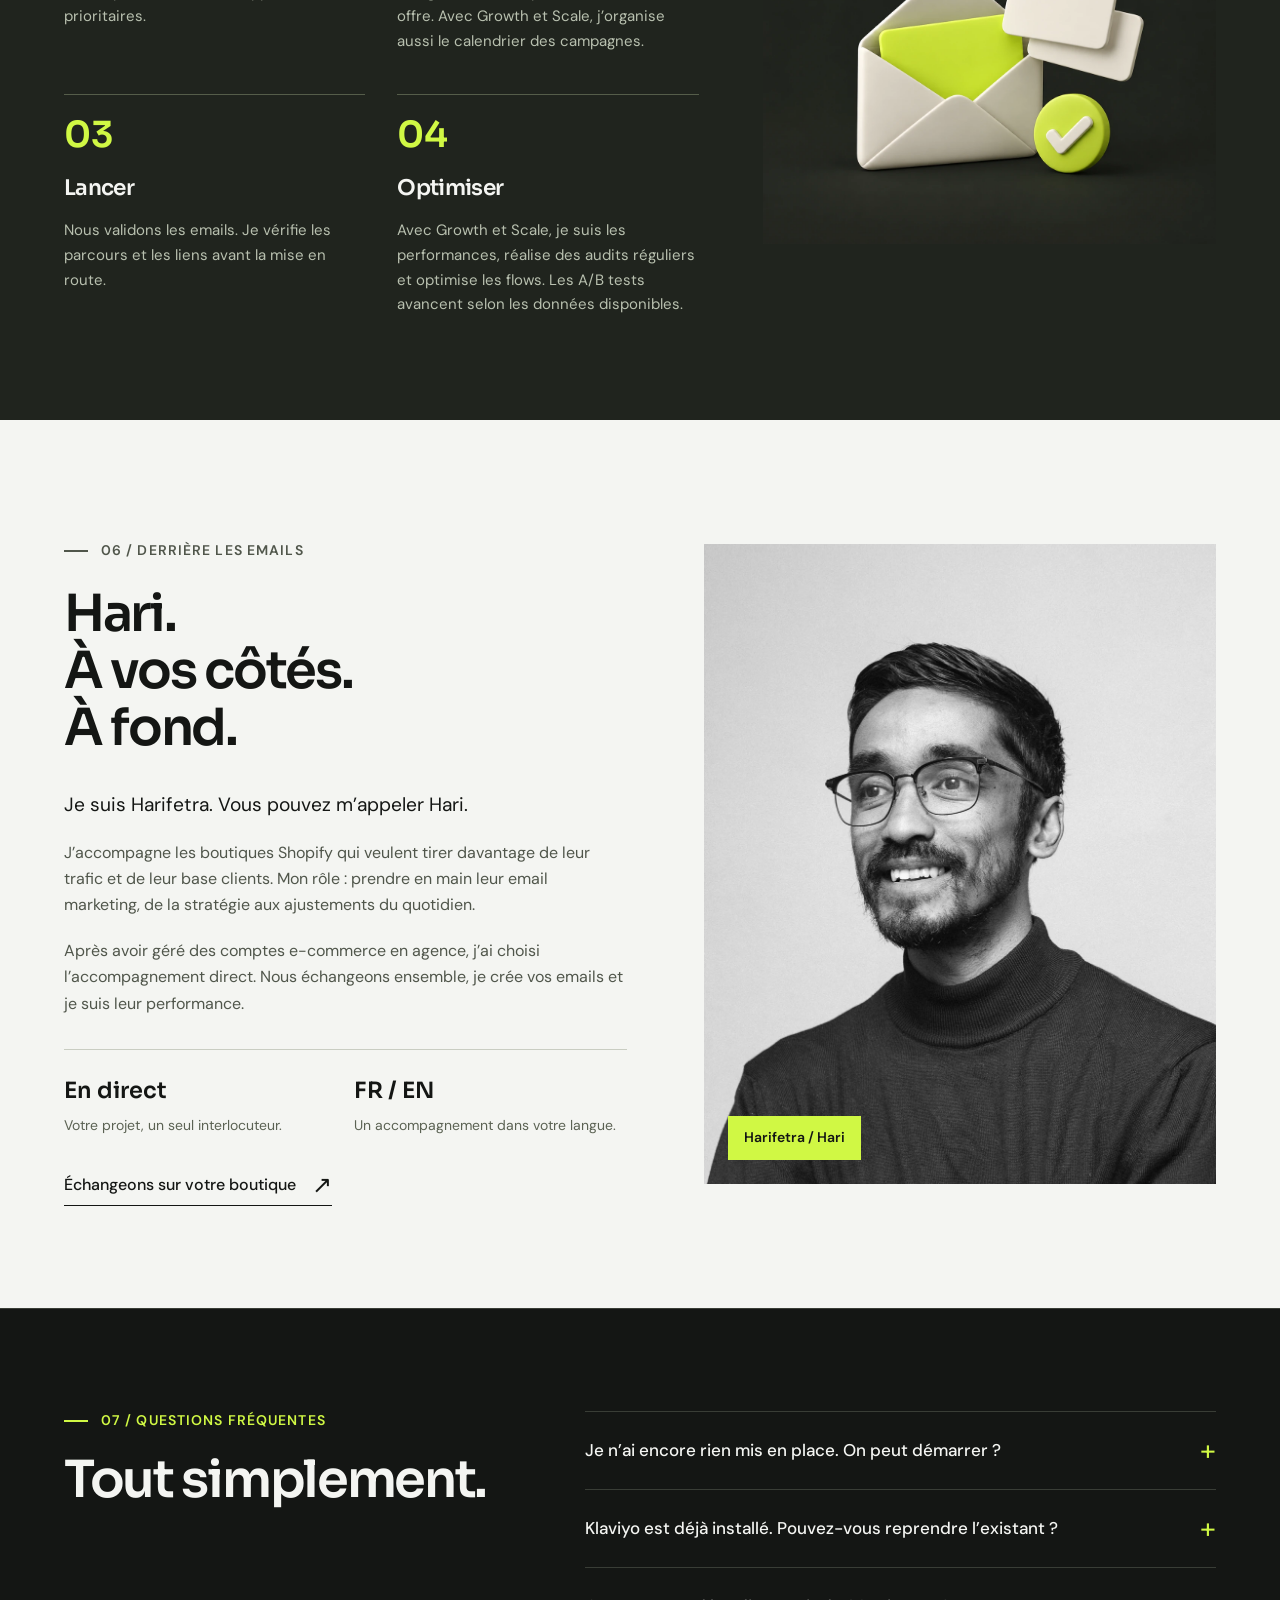
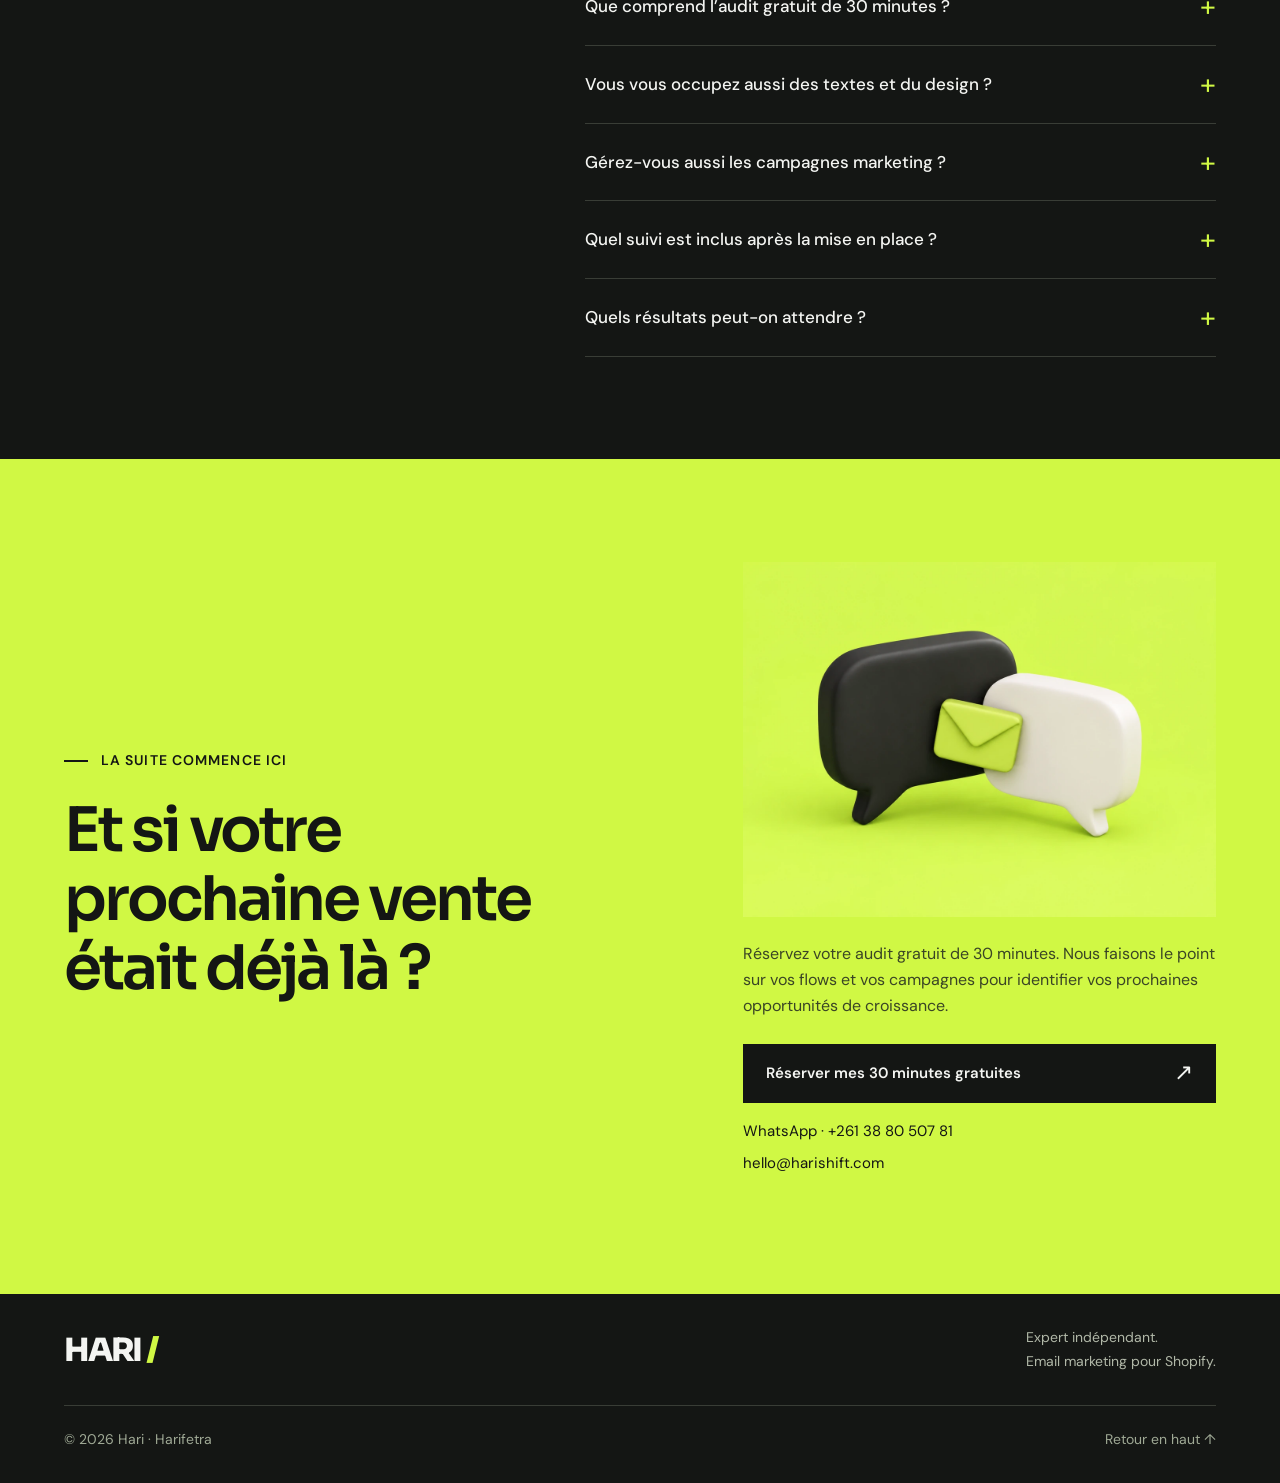
==== commit 0edb4a49: "Update recurring plan prices FR and EN" ====
--- a/index.html
+++ b/index.html
@@ -19,7 +19,7 @@
 <h3 id="plan-growth-title">Growth</h3>
 <p class="plan-benefit">Votre email marketing, pris en main.</p>
 <p class="plan-description">2 campagnes chaque semaine et un expert à vos côtés, de la stratégie à l’optimisation des flows.</p>
-<div class="plan-pricing"><p class="plan-price"><strong>550 €</strong><span>/ mois</span></p><p class="plan-setup">Mise en place : <strong>1 490 €</strong> · une seule fois</p></div><ul class="plan-features"><li>2 campagnes marketing par semaine</li><li>6 flows · jusqu’à 20 emails</li><li>1 pop-up et une segmentation adaptée</li><li>Suivi et audits réguliers</li><li>Optimisation des flows et A/B tests</li><li>Bilan mensuel et délivrabilité</li></ul>
+<div class="plan-pricing"><p class="plan-price"><strong>1 000 €</strong><span>/ mois</span></p><p class="plan-setup">Mise en place : <strong>1 490 €</strong> · une seule fois</p></div><ul class="plan-features"><li>2 campagnes marketing par semaine</li><li>6 flows · jusqu’à 20 emails</li><li>1 pop-up et une segmentation adaptée</li><li>Suivi et audits réguliers</li><li>Optimisation des flows et A/B tests</li><li>Bilan mensuel et délivrabilité</li></ul>
 <div class="plan-actions"><button type="button" class="plan-button plan-button-primary" data-open-offer="offer-growth" aria-haspopup="dialog">Découvrir Growth</button></div>
 </article><article class="plan-card plan-starter" aria-labelledby="plan-starter-title">
 <div class="plan-label"><span>Mission ponctuelle</span></div>
@@ -33,8 +33,8 @@
 <h3 id="plan-scale-title">Scale</h3>
 <p class="plan-benefit">Accélérez votre cadence.</p>
 <p class="plan-description">Le suivi de Growth, avec 3 campagnes par semaine, Winback et Sunset pour un parcours plus complet.</p>
-<div class="plan-pricing"><p class="plan-price"><strong>800 €</strong><span>/ mois</span></p><p class="plan-setup">Mise en place : <strong>1 790 €</strong> · une seule fois</p></div><ul class="plan-features"><li>3 campagnes marketing par semaine</li><li>8 flows · jusqu’à 26 emails</li><li>Winback, Sunset, pop-up et segmentation</li><li>Suivi et audits réguliers</li><li>Optimisation des flows et A/B tests</li><li>Bilan mensuel et délivrabilité</li></ul>
-<div class="plan-actions"><button type="button" class="plan-button" data-open-offer="offer-scale" aria-haspopup="dialog">Voir Scale</button><button type="button" class="plan-upgrade" data-open-offer="offer-scale-plus" aria-haspopup="dialog">Rythme renforcé : 1 000 €/mois</button></div>
+<div class="plan-pricing"><p class="plan-price"><strong>1 500 €</strong><span>/ mois</span></p><p class="plan-setup">Mise en place : <strong>1 790 €</strong> · une seule fois</p></div><ul class="plan-features"><li>3 campagnes marketing par semaine</li><li>8 flows · jusqu’à 26 emails</li><li>Winback, Sunset, pop-up et segmentation</li><li>Suivi et audits réguliers</li><li>Optimisation des flows et A/B tests</li><li>Bilan mensuel et délivrabilité</li></ul>
+<div class="plan-actions"><button type="button" class="plan-button" data-open-offer="offer-scale" aria-haspopup="dialog">Voir Scale</button><button type="button" class="plan-upgrade" data-open-offer="offer-scale-plus" aria-haspopup="dialog">Rythme renforcé : 2 000 €/mois</button></div>
 </article></div>
 <div class="plans-notes"><p>Une boutique, une langue. Abonnement Klaviyo non inclus. Les frais de mise en place sont facturés une seule fois.</p><p>Klaviyo est déjà en place ? La reprise est chiffrée après l’audit, selon les ajustements nécessaires.</p></div>
 </div><dialog id="offer-starter" class="offer-dialog" aria-labelledby="offer-starter-title" aria-describedby="offer-starter-intro">
@@ -47,7 +47,7 @@
 <div class="plan-next"><h3>Commençons par votre boutique.</h3><p>Envoyez-moi son lien sur WhatsApp. Nous vérifierons ensemble si cette offre correspond à vos priorités.</p><a class="plan-button plan-button-primary" href="https://wa.me/261388050781?text=Bonjour%20Hari%2C%20l%E2%80%99offre%20Starter%20m%E2%80%99int%C3%A9resse.%20Je%20souhaite%20en%20discuter%20avec%20vous.%20Voici%20le%20lien%20de%20ma%20boutique%20%3A%20" target="_blank" rel="noopener noreferrer">Discuter de Starter</a><a class="plan-audit-link" href="https://calendly.com/hello-harishift/30min" target="_blank" rel="noopener noreferrer" data-calendly aria-haspopup="dialog">Demander l’audit gratuit de 30 minutes</a></div>
 </div></dialog><dialog id="offer-growth" class="offer-dialog" aria-labelledby="offer-growth-title" aria-describedby="offer-growth-intro">
 <div class="offer-dialog-header"><span>Tout le détail de l’offre</span><button class="offer-dialog-close" type="button" data-close-offer autofocus>Fermer <span aria-hidden="true">×</span></button></div>
-<div class="offer-dialog-body"><div class="plan-detail-intro"><p class="plan-detail-kicker">Mise en place + accompagnement</p><h2 id="offer-growth-title">Growth</h2><p id="offer-growth-intro">2 campagnes chaque semaine et un expert à vos côtés, de la stratégie à l’optimisation des flows.</p><div class="plan-pricing"><p class="plan-price"><strong>550 €</strong><span>/ mois</span></p><p class="plan-setup">Mise en place : <strong>1 490 €</strong> · une seule fois</p></div></div>
+<div class="offer-dialog-body"><div class="plan-detail-intro"><p class="plan-detail-kicker">Mise en place + accompagnement</p><h2 id="offer-growth-title">Growth</h2><p id="offer-growth-intro">2 campagnes chaque semaine et un expert à vos côtés, de la stratégie à l’optimisation des flows.</p><div class="plan-pricing"><p class="plan-price"><strong>1 000 €</strong><span>/ mois</span></p><p class="plan-setup">Mise en place : <strong>1 490 €</strong> · une seule fois</p></div></div>
 <section class="plan-detail-section"><h3>Vos flows à la mise en place</h3><ul class="plan-flow-list"><li>Welcome</li><li>Abandoned Checkout</li><li>Abandoned Cart</li><li>Post-purchase</li><li>Browse Abandonment</li><li>Site Abandonment</li></ul><p>Jusqu’à 20 emails automatisés au total. Le nombre de messages de chaque flow est adapté à votre parcours client.</p></section>
 <section class="plan-detail-section"><h3>Une base prête à fonctionner</h3><ul class=""><li>Configuration Klaviyo et intégration Shopify</li><li>Une pop-up reliée au Welcome flow</li><li>Segmentation adaptée à votre boutique</li><li>Copywriting, design, configuration et vérifications avant activation</li></ul></section>
 <section class="plan-detail-section"><h3>Chaque mois, à vos côtés</h3><p class="plan-campaign-cadence">2 campagnes marketing par semaine.</p><ul class=""><li>Calendrier marketing, segmentation, copywriting, design et programmation des campagnes</li><li>Suivi des performances et de la délivrabilité, avec audits réguliers du compte et des flows</li><li>Optimisation des flows existants selon leur efficacité et les priorités identifiées</li><li>A/B tests sur les objets, les contenus ou les timings, selon le volume de données disponible</li><li>Un bilan mensuel pour partager les résultats et les prochaines actions</li></ul></section>
@@ -55,7 +55,7 @@
 <div class="plan-next"><h3>Commençons par votre boutique.</h3><p>Envoyez-moi son lien sur WhatsApp. Nous vérifierons ensemble si cette offre correspond à vos priorités.</p><a class="plan-button plan-button-primary" href="https://wa.me/261388050781?text=Bonjour%20Hari%2C%20l%E2%80%99offre%20Growth%20m%E2%80%99int%C3%A9resse.%20Je%20souhaite%20en%20discuter%20avec%20vous.%20Voici%20le%20lien%20de%20ma%20boutique%20%3A%20" target="_blank" rel="noopener noreferrer">Discuter de Growth</a><a class="plan-audit-link" href="https://calendly.com/hello-harishift/30min" target="_blank" rel="noopener noreferrer" data-calendly aria-haspopup="dialog">Demander l’audit gratuit de 30 minutes</a></div>
 </div></dialog><dialog id="offer-scale" class="offer-dialog" aria-labelledby="offer-scale-title" aria-describedby="offer-scale-intro">
 <div class="offer-dialog-header"><span>Tout le détail de l’offre</span><button class="offer-dialog-close" type="button" data-close-offer autofocus>Fermer <span aria-hidden="true">×</span></button></div>
-<div class="offer-dialog-body"><div class="plan-detail-intro"><p class="plan-detail-kicker">Mise en place + accompagnement</p><h2 id="offer-scale-title">Scale</h2><p id="offer-scale-intro">Le suivi de Growth, avec 3 campagnes par semaine, Winback et Sunset pour un parcours plus complet.</p><div class="plan-pricing"><p class="plan-price"><strong>800 €</strong><span>/ mois</span></p><p class="plan-setup">Mise en place : <strong>1 790 €</strong> · une seule fois</p></div></div>
+<div class="offer-dialog-body"><div class="plan-detail-intro"><p class="plan-detail-kicker">Mise en place + accompagnement</p><h2 id="offer-scale-title">Scale</h2><p id="offer-scale-intro">Le suivi de Growth, avec 3 campagnes par semaine, Winback et Sunset pour un parcours plus complet.</p><div class="plan-pricing"><p class="plan-price"><strong>1 500 €</strong><span>/ mois</span></p><p class="plan-setup">Mise en place : <strong>1 790 €</strong> · une seule fois</p></div></div>
 <section class="plan-detail-section"><h3>Vos flows à la mise en place</h3><ul class="plan-flow-list"><li>Welcome</li><li>Abandoned Checkout</li><li>Abandoned Cart</li><li>Post-purchase</li><li>Browse Abandonment</li><li>Site Abandonment</li><li>Winback</li><li>Sunset</li></ul><p>Jusqu’à 26 emails automatisés au total. Le nombre de messages de chaque flow est adapté à votre parcours client.</p></section>
 <section class="plan-detail-section"><h3>Une base prête à fonctionner</h3><ul class=""><li>Configuration Klaviyo et intégration Shopify</li><li>Une pop-up reliée au Welcome flow</li><li>Segmentation adaptée à votre boutique</li><li>Copywriting, design, configuration et vérifications avant activation</li></ul></section>
 <section class="plan-detail-section"><h3>Chaque mois, à vos côtés</h3><p class="plan-campaign-cadence">3 campagnes marketing par semaine.</p><ul class=""><li>Calendrier marketing, segmentation, copywriting, design et programmation des campagnes</li><li>Suivi des performances et de la délivrabilité, avec audits réguliers du compte et des flows</li><li>Optimisation des flows existants selon leur efficacité et les priorités identifiées</li><li>A/B tests sur les objets, les contenus ou les timings, selon le volume de données disponible</li><li>Un bilan mensuel pour partager les résultats et les prochaines actions</li></ul></section>
@@ -63,7 +63,7 @@
 <div class="plan-next"><h3>Commençons par votre boutique.</h3><p>Envoyez-moi son lien sur WhatsApp. Nous vérifierons ensemble si cette offre correspond à vos priorités.</p><a class="plan-button plan-button-primary" href="https://wa.me/261388050781?text=Bonjour%20Hari%2C%20l%E2%80%99offre%20Scale%20m%E2%80%99int%C3%A9resse.%20Je%20souhaite%20en%20discuter%20avec%20vous.%20Voici%20le%20lien%20de%20ma%20boutique%20%3A%20" target="_blank" rel="noopener noreferrer">Discuter de Scale</a><a class="plan-audit-link" href="https://calendly.com/hello-harishift/30min" target="_blank" rel="noopener noreferrer" data-calendly aria-haspopup="dialog">Demander l’audit gratuit de 30 minutes</a></div>
 </div></dialog><dialog id="offer-scale-plus" class="offer-dialog" aria-labelledby="offer-scale-plus-title" aria-describedby="offer-scale-plus-intro">
 <div class="offer-dialog-header"><span>Tout le détail de l’offre</span><button class="offer-dialog-close" type="button" data-close-offer autofocus>Fermer <span aria-hidden="true">×</span></button></div>
-<div class="offer-dialog-body"><div class="plan-detail-intro"><p class="plan-detail-kicker">Mise en place + accompagnement</p><h2 id="offer-scale-plus-title">Scale renforcé</h2><p id="offer-scale-plus-intro">La même base de 8 flows et le même suivi que Scale, avec 4 campagnes marketing par semaine.</p><div class="plan-pricing"><p class="plan-price"><strong>1 000 €</strong><span>/ mois</span></p><p class="plan-setup">Mise en place : <strong>1 790 €</strong> · une seule fois</p></div></div>
+<div class="offer-dialog-body"><div class="plan-detail-intro"><p class="plan-detail-kicker">Mise en place + accompagnement</p><h2 id="offer-scale-plus-title">Scale renforcé</h2><p id="offer-scale-plus-intro">La même base de 8 flows et le même suivi que Scale, avec 4 campagnes marketing par semaine.</p><div class="plan-pricing"><p class="plan-price"><strong>2 000 €</strong><span>/ mois</span></p><p class="plan-setup">Mise en place : <strong>1 790 €</strong> · une seule fois</p></div></div>
 <section class="plan-detail-section"><h3>Vos flows à la mise en place</h3><ul class="plan-flow-list"><li>Welcome</li><li>Abandoned Checkout</li><li>Abandoned Cart</li><li>Post-purchase</li><li>Browse Abandonment</li><li>Site Abandonment</li><li>Winback</li><li>Sunset</li></ul><p>Jusqu’à 26 emails automatisés au total. Le nombre de messages de chaque flow est adapté à votre parcours client.</p></section>
 <section class="plan-detail-section"><h3>Une base prête à fonctionner</h3><ul class=""><li>Configuration Klaviyo et intégration Shopify</li><li>Une pop-up reliée au Welcome flow</li><li>Segmentation adaptée à votre boutique</li><li>Copywriting, design, configuration et vérifications avant activation</li></ul></section>
 <section class="plan-detail-section"><h3>Chaque mois, à vos côtés</h3><p class="plan-campaign-cadence">4 campagnes marketing par semaine, hors grosses opérations commerciales chiffrées séparément.</p><ul class=""><li>Calendrier marketing, segmentation, copywriting, design et programmation des campagnes</li><li>Suivi des performances et de la délivrabilité, avec audits réguliers du compte et des flows</li><li>Optimisation des flows existants selon leur efficacité et les priorités identifiées</li><li>A/B tests sur les objets, les contenus ou les timings, selon le volume de données disponible</li><li>Un bilan mensuel pour partager les résultats et les prochaines actions</li></ul></section>
